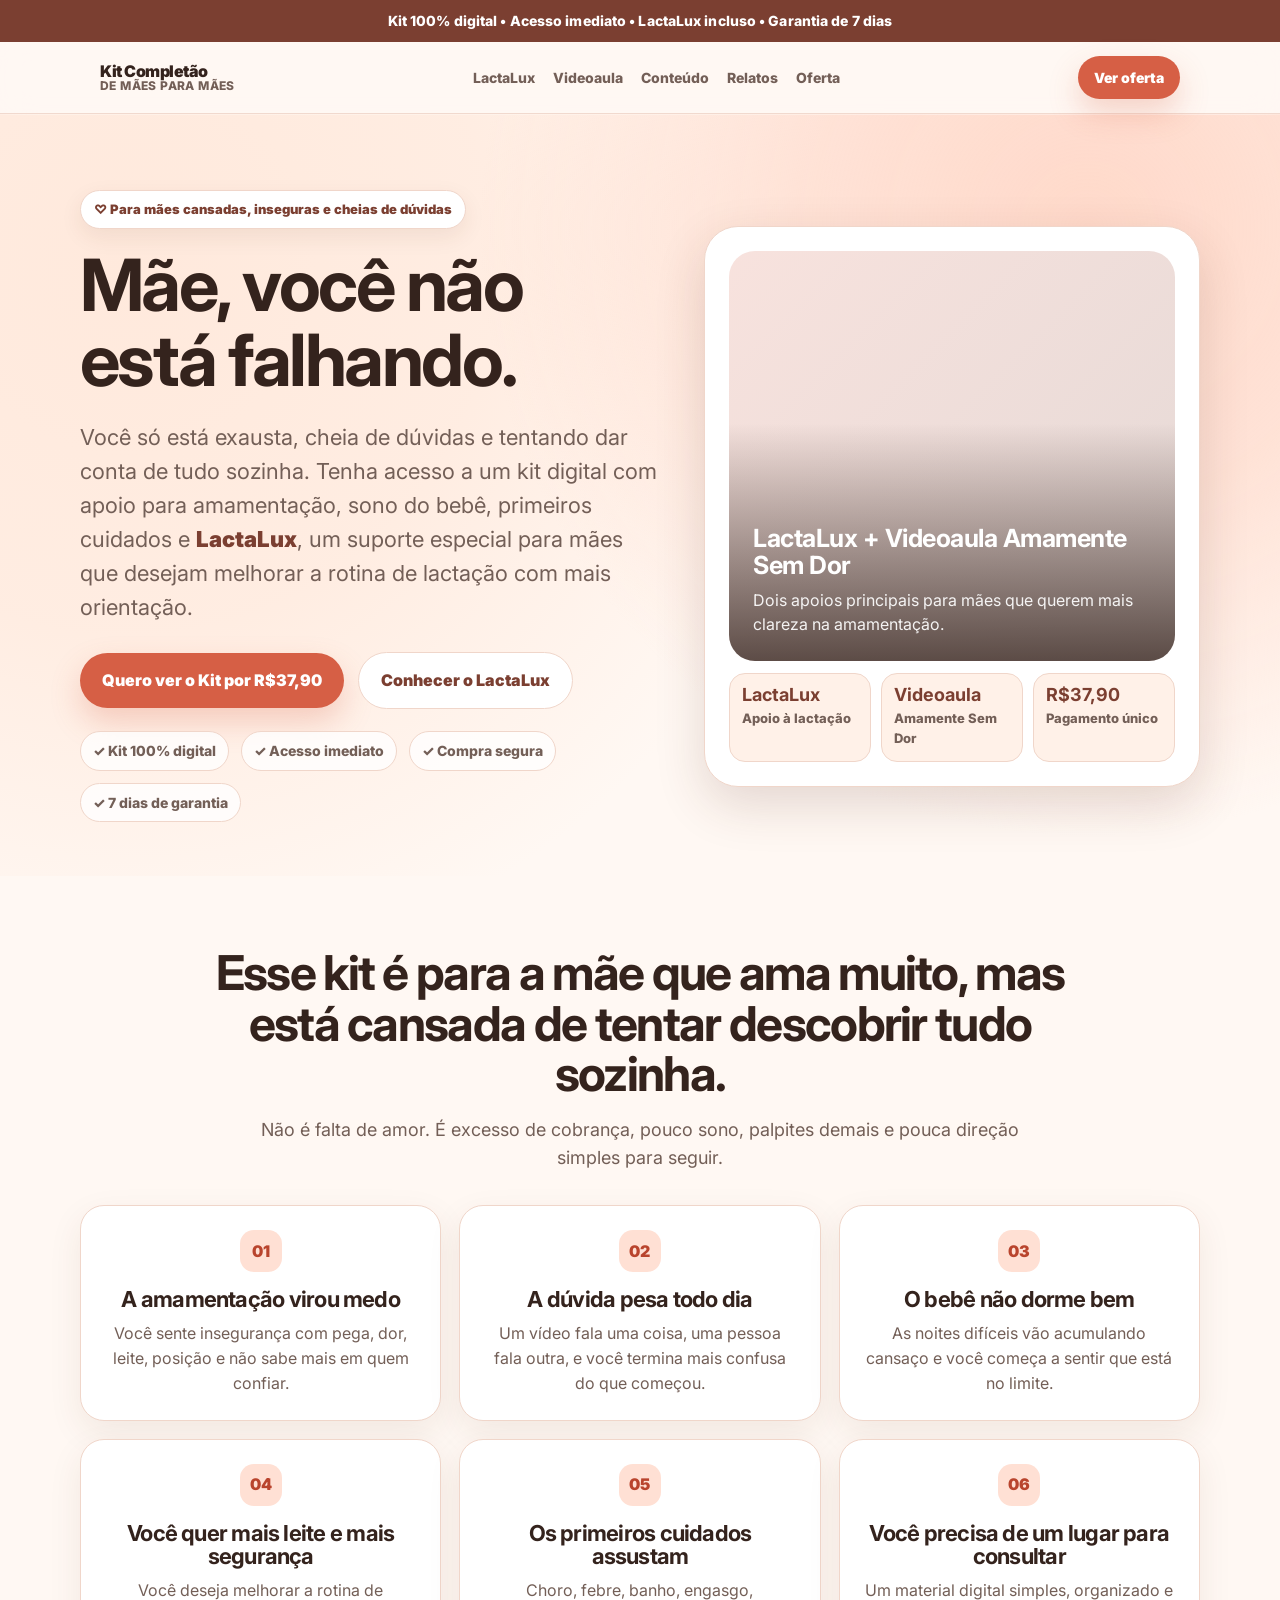
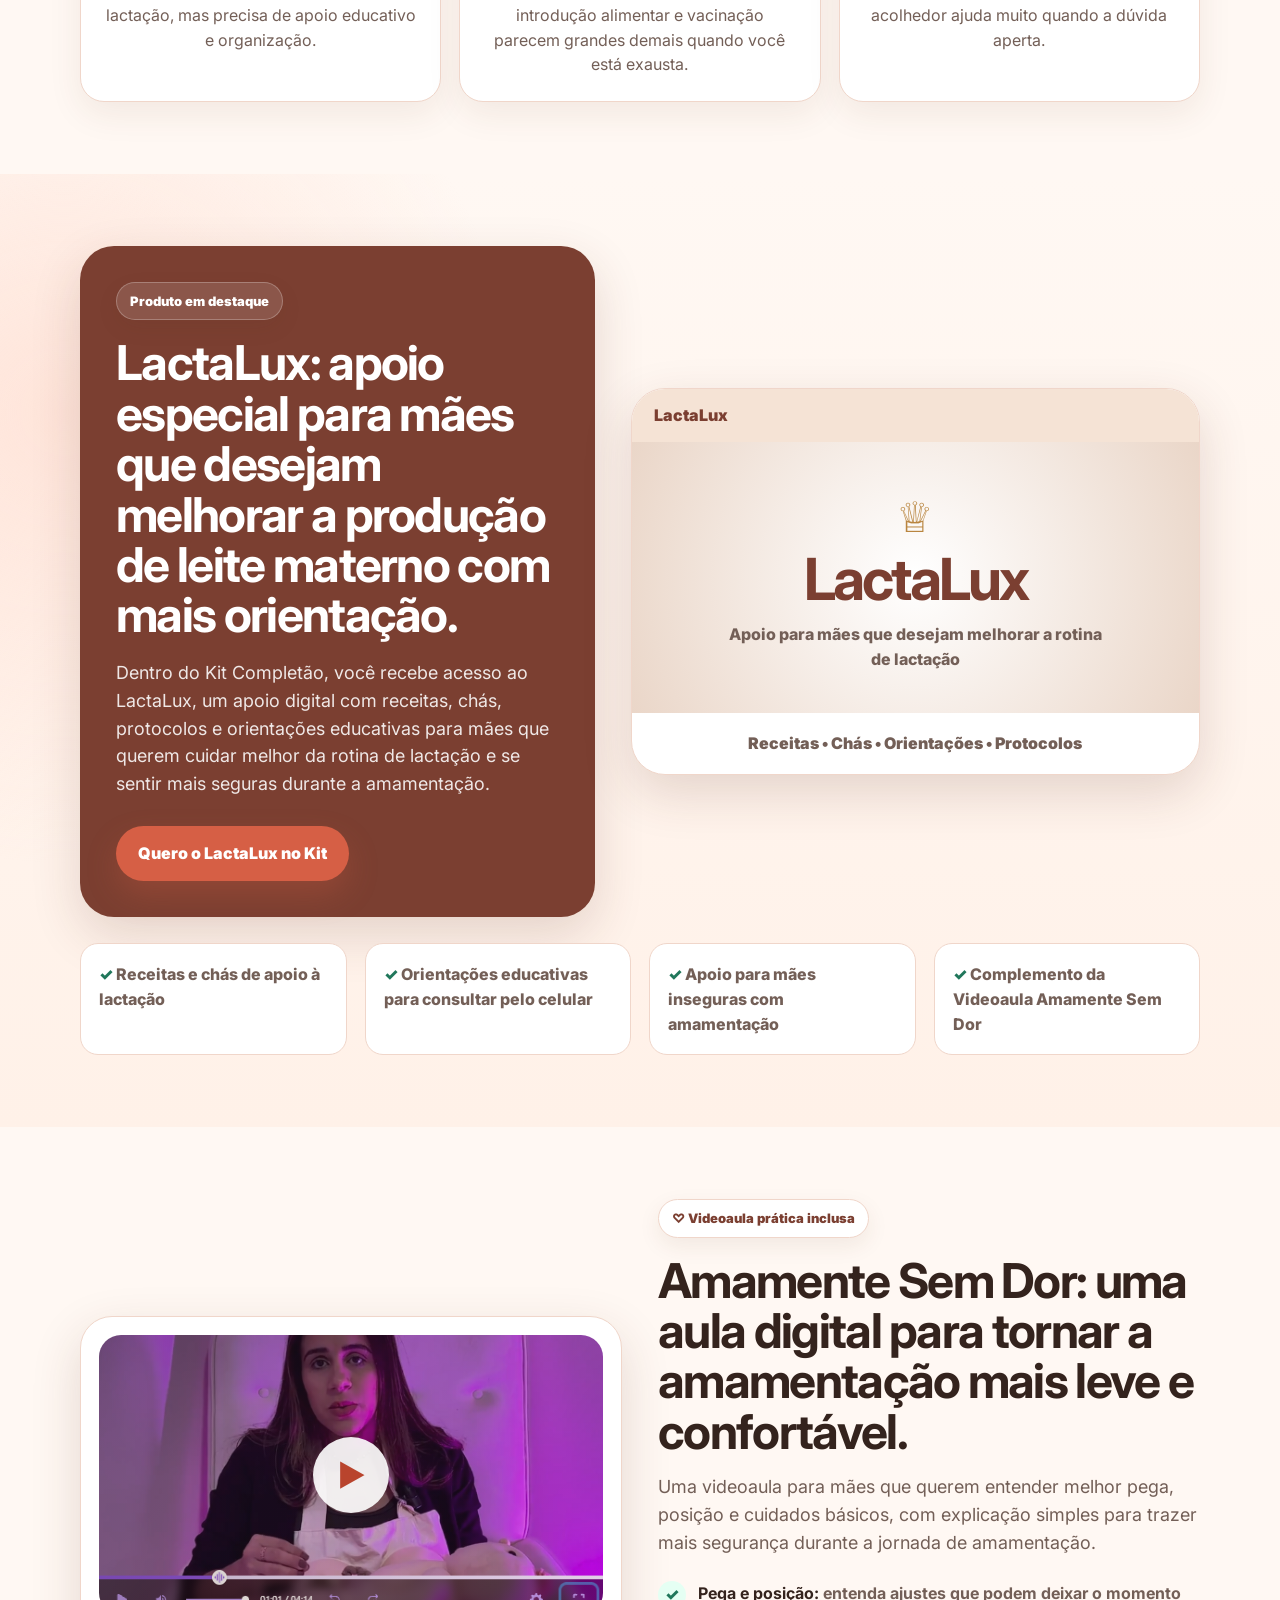
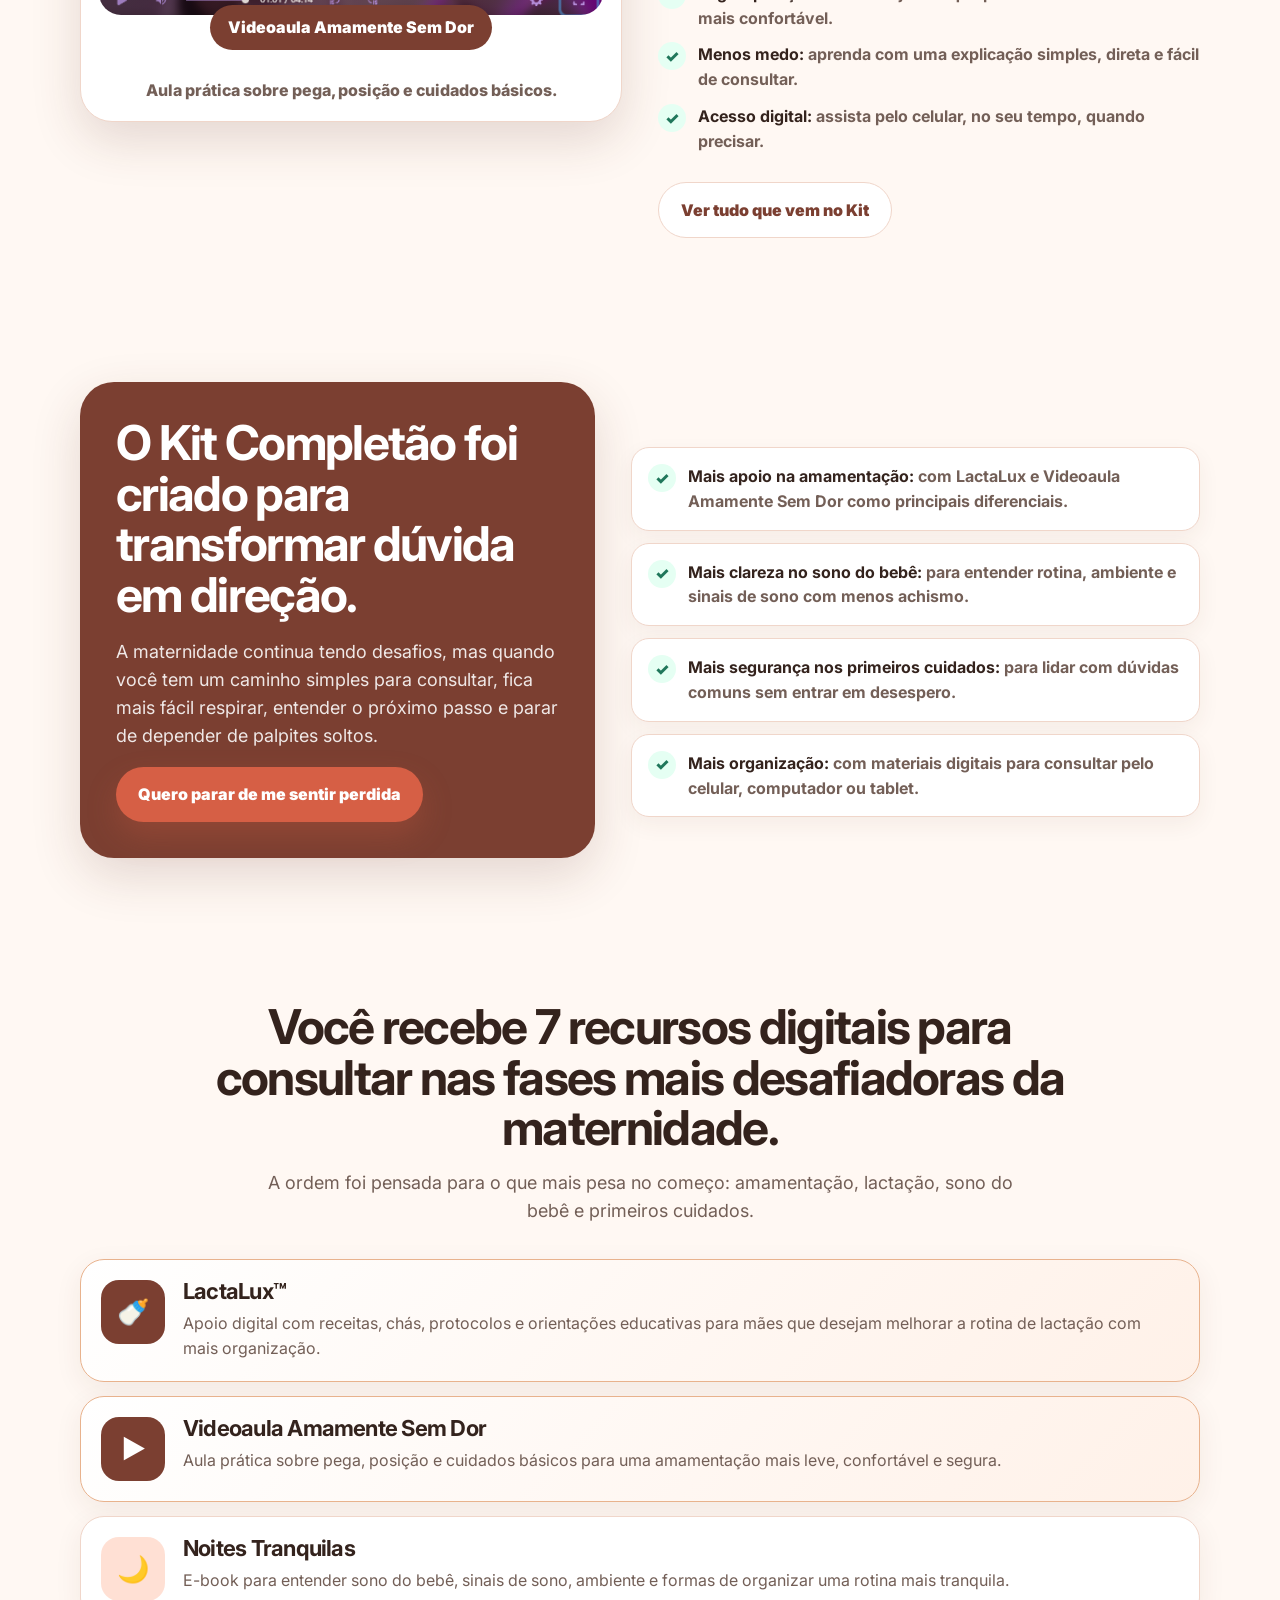
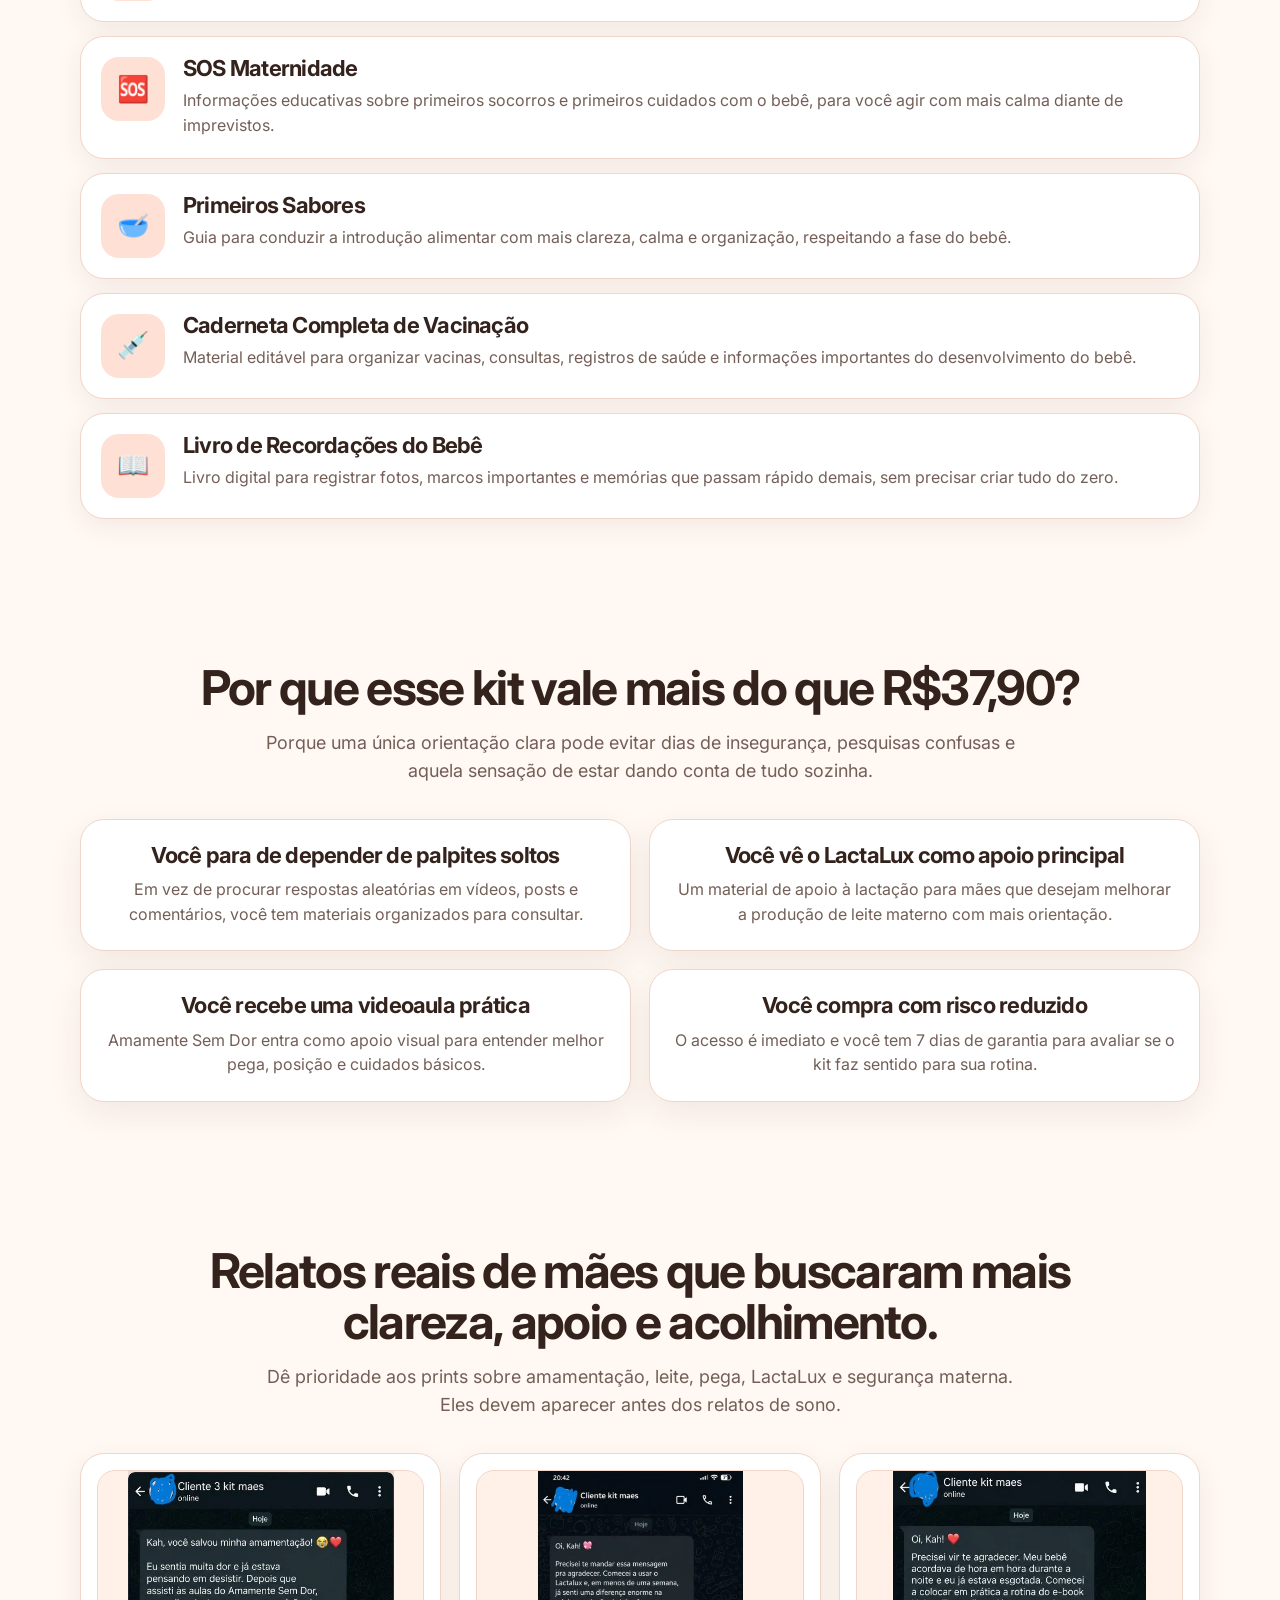
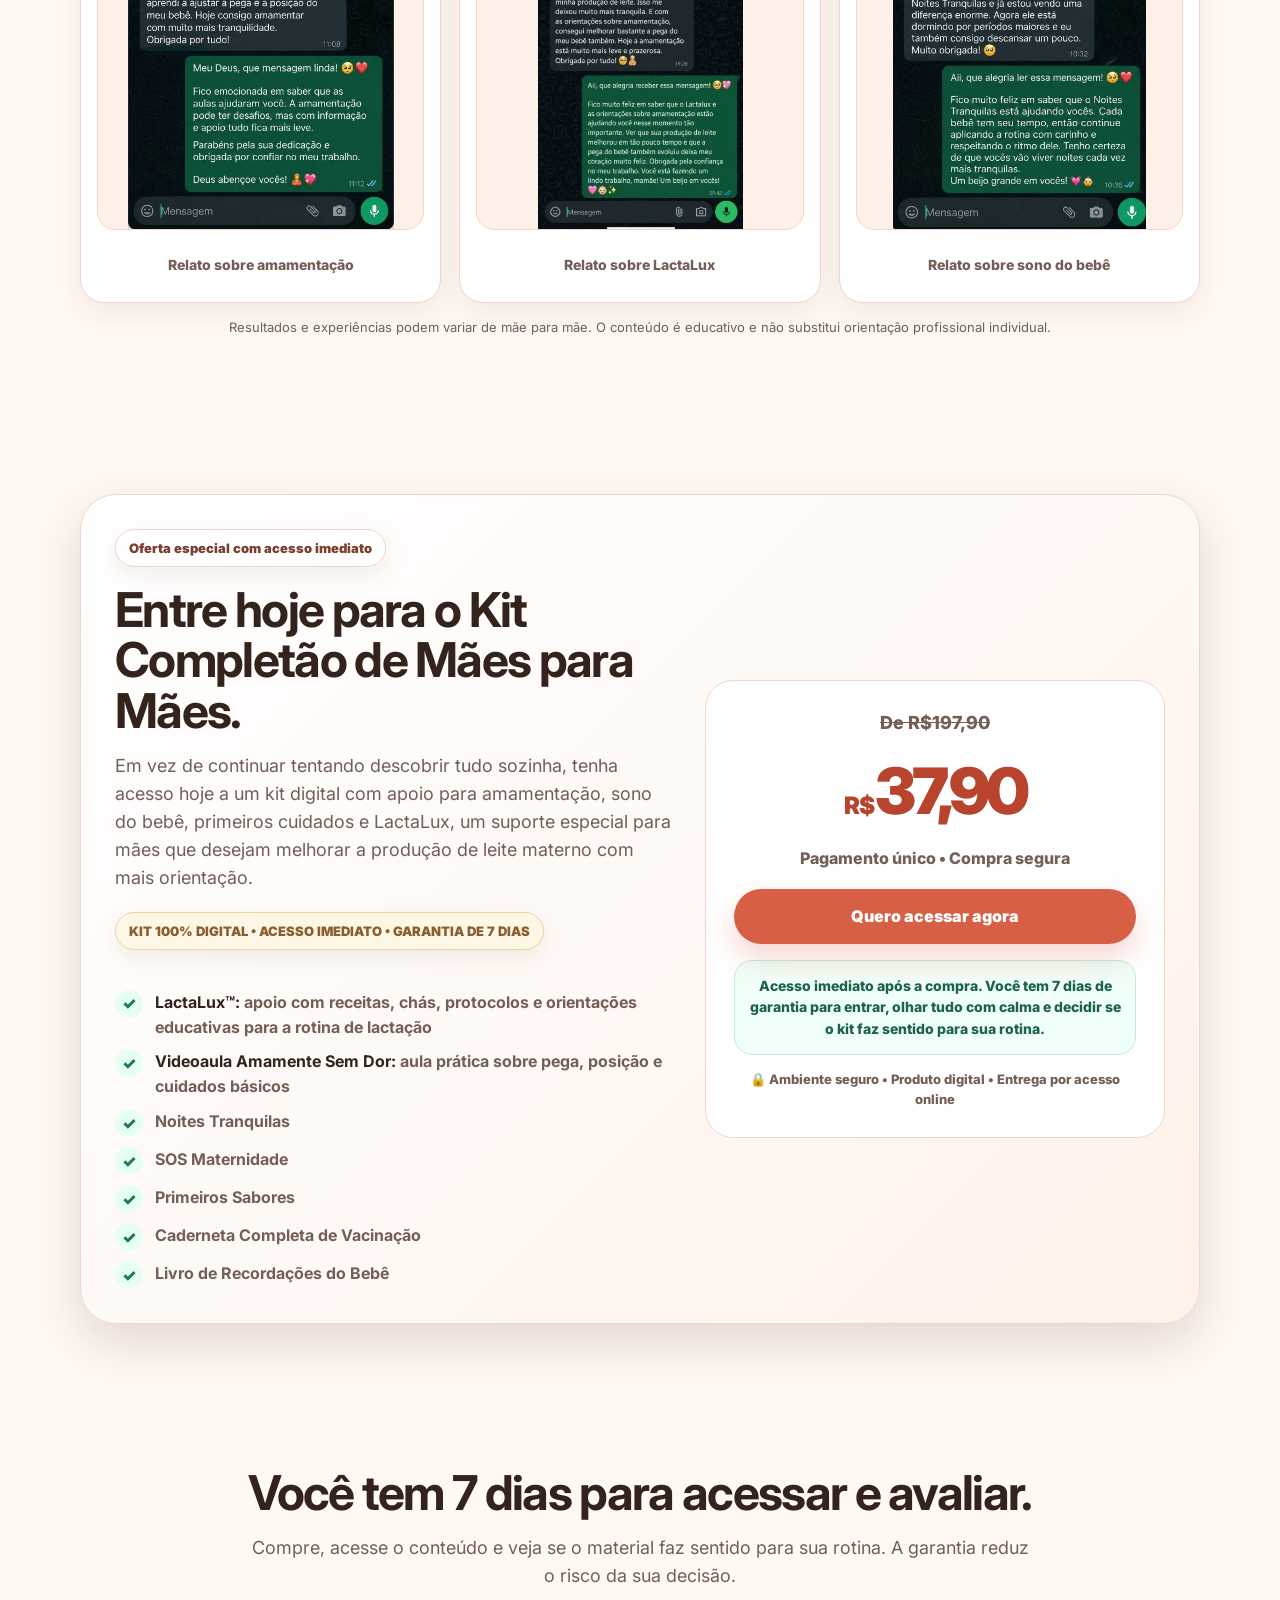
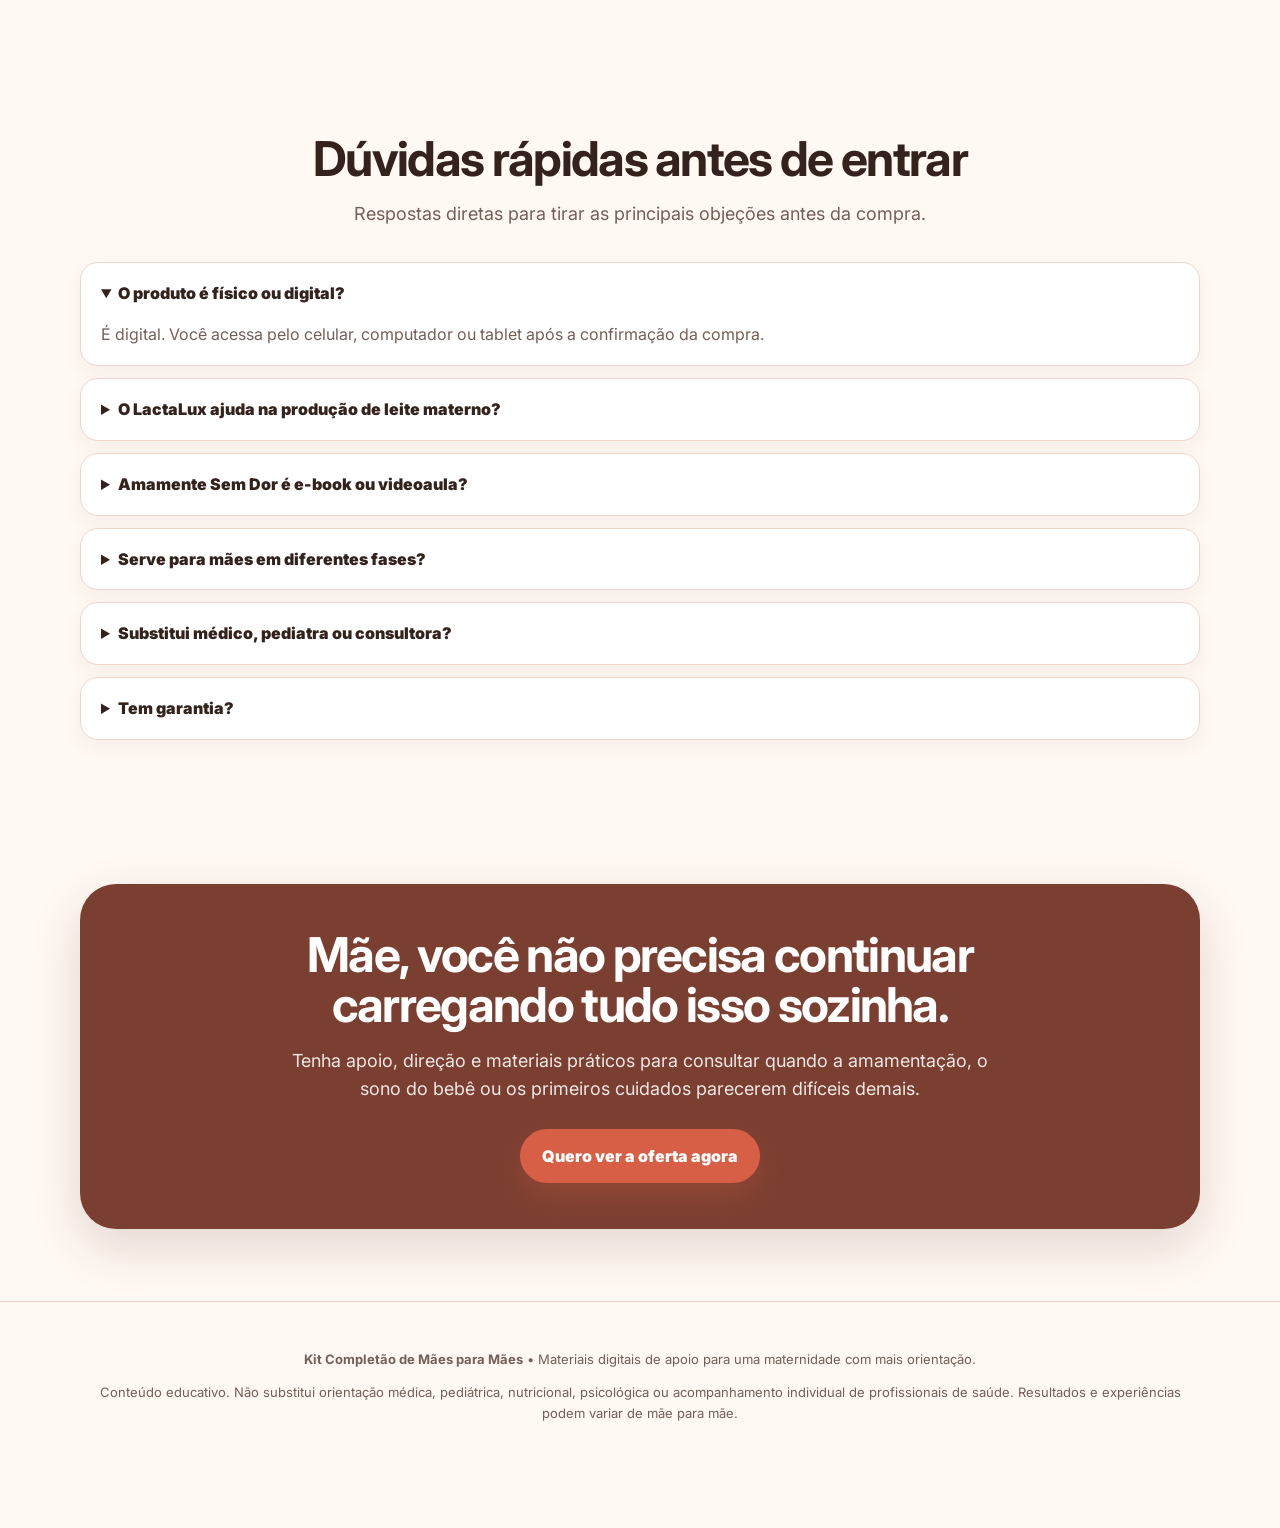
==== index.html @ d47a3927 "metadados add" ====
<!doctype html>
<html lang="pt-BR">
  <head>
    <meta charset="UTF-8" />
    <meta name="viewport" content="width=device-width, initial-scale=1.0" />

    <title>
      Kit Completão de Mães para Mães | LactaLux + Amamentação + Sono do Bebê
    </title>
    <meta
      name="description"
      content="Kit digital para mães que querem mais apoio na amamentação, sono do bebê, primeiros cuidados e rotina de lactação com LactaLux e Videoaula Amamente Sem Dor."
    />

    <script type="text/javascript">
      (function (c, l, a, r, i, t, y) {
        c[a] =
          c[a] ||
          function () {
            (c[a].q = c[a].q || []).push(arguments);
          };
        t = l.createElement(r);
        t.async = 1;
        t.src = "https://www.clarity.ms/tag/" + i;
        y = l.getElementsByTagName(r)[0];
        y.parentNode.insertBefore(t, y);
      })(window, document, "clarity", "script", "xdoq04byui");
    </script>

    <!-- Meta Pixel Code -->
    <script>
      !(function (f, b, e, v, n, t, s) {
        if (f.fbq) return;
        n = f.fbq = function () {
          n.callMethod
            ? n.callMethod.apply(n, arguments)
            : n.queue.push(arguments);
        };
        if (!f._fbq) f._fbq = n;
        n.push = n;
        n.loaded = !0;
        n.version = "2.0";
        n.queue = [];
        t = b.createElement(e);
        t.async = !0;
        t.src = v;
        s = b.getElementsByTagName(e)[0];
        s.parentNode.insertBefore(t, s);
      })(
        window,
        document,
        "script",
        "https://connect.facebook.net/en_US/fbevents.js",
      );
      fbq("init", "2057521668143676");
      fbq("track", "PageView");

      fbq("track", "ViewContent", {
        content_name: "Kit Completão de Mães para Mães",
        content_type: "product",
        value: 37.9,
        currency: "BRL",
      });
    </script>
    <noscript
      ><img
        height="1"
        width="1"
        style="display: none"
        src="https://www.facebook.com/tr?id=2057521668143676&ev=PageView&noscript=1"
    /></noscript>
    <!-- End Meta Pixel Code -->

    <link rel="stylesheet" href="styles.css" />
  </head>

  <body>
    <div class="topbar">
      Kit 100% digital • Acesso imediato • LactaLux incluso • Garantia de 7 dias
    </div>

    <nav class="nav" aria-label="Menu principal">
      <div class="nav-inner">
        <a
          href="#topo"
          class="logo"
          aria-label="Kit Completão de Mães para Mães"
        >
          <span>Kit Completão</span>
          <small>de Mães para Mães</small>
        </a>

        <div class="nav-links">
          <a href="#lactalux">LactaLux</a>
          <a href="#videoaula">Videoaula</a>
          <a href="#conteudo">Conteúdo</a>
          <a href="#depoimentos">Relatos</a>
          <a href="#oferta">Oferta</a>
        </div>

        <a class="btn small" href="#oferta">Ver oferta</a>
      </div>
    </nav>

    <main id="topo">
      <section class="hero">
        <div class="hero-grid">
          <div class="hero-copy">
            <div class="eyebrow">
              ♡ Para mães cansadas, inseguras e cheias de dúvidas
            </div>

            <h1>Mãe, você não está falhando.</h1>

            <p class="lead">
              Você só está exausta, cheia de dúvidas e tentando dar conta de
              tudo sozinha. Tenha acesso a um kit digital com apoio para
              amamentação, sono do bebê, primeiros cuidados e
              <strong>LactaLux</strong>, um suporte especial para mães que
              desejam melhorar a rotina de lactação com mais orientação.
            </p>

            <div class="hero-actions">
              <a class="btn" href="#oferta">Quero ver o Kit por R$37,90</a>
              <a class="btn secondary" href="#lactalux">Conhecer o LactaLux</a>
            </div>

            <div class="trust-row" aria-label="Benefícios de compra">
              <span>✓ Kit 100% digital</span>
              <span>✓ Acesso imediato</span>
              <span>✓ Compra segura</span>
              <span>✓ 7 dias de garantia</span>
            </div>
          </div>

          <div class="hero-card" aria-label="Destaque do Kit Completão">
            <div class="hero-visual">
              <div class="hero-visual-overlay">
                <strong>LactaLux + Videoaula Amamente Sem Dor</strong>
                <span
                  >Dois apoios principais para mães que querem mais clareza na
                  amamentação.</span
                >
              </div>
            </div>

            <div class="mini-proof">
              <div><strong>LactaLux</strong><span>Apoio à lactação</span></div>
              <div><strong>Videoaula</strong><span>Amamente Sem Dor</span></div>
              <div><strong>R$37,90</strong><span>Pagamento único</span></div>
            </div>
          </div>
        </div>
      </section>

      <section class="section pain-section" id="para-quem">
        <div class="container center">
          <h2>
            Esse kit é para a mãe que ama muito, mas está cansada de tentar
            descobrir tudo sozinha.
          </h2>
          <p class="sub">
            Não é falta de amor. É excesso de cobrança, pouco sono, palpites
            demais e pouca direção simples para seguir.
          </p>

          <div class="grid cols-3 cards">
            <article class="card">
              <div class="num">01</div>
              <h3>A amamentação virou medo</h3>
              <p>
                Você sente insegurança com pega, dor, leite, posição e não sabe
                mais em quem confiar.
              </p>
            </article>

            <article class="card">
              <div class="num">02</div>
              <h3>A dúvida pesa todo dia</h3>
              <p>
                Um vídeo fala uma coisa, uma pessoa fala outra, e você termina
                mais confusa do que começou.
              </p>
            </article>

            <article class="card">
              <div class="num">03</div>
              <h3>O bebê não dorme bem</h3>
              <p>
                As noites difíceis vão acumulando cansaço e você começa a sentir
                que está no limite.
              </p>
            </article>

            <article class="card">
              <div class="num">04</div>
              <h3>Você quer mais leite e mais segurança</h3>
              <p>
                Você deseja melhorar a rotina de lactação, mas precisa de apoio
                educativo e organização.
              </p>
            </article>

            <article class="card">
              <div class="num">05</div>
              <h3>Os primeiros cuidados assustam</h3>
              <p>
                Choro, febre, banho, engasgo, introdução alimentar e vacinação
                parecem grandes demais quando você está exausta.
              </p>
            </article>

            <article class="card">
              <div class="num">06</div>
              <h3>Você precisa de um lugar para consultar</h3>
              <p>
                Um material digital simples, organizado e acolhedor ajuda muito
                quando a dúvida aperta.
              </p>
            </article>
          </div>
        </div>
      </section>

      <section class="section lactalux-section" id="lactalux">
        <div class="container split">
          <div class="product-panel lactalux-panel">
            <div class="product-tag">Produto em destaque</div>
            <h2>
              LactaLux: apoio especial para mães que desejam melhorar a produção
              de leite materno com mais orientação.
            </h2>
            <p>
              Dentro do Kit Completão, você recebe acesso ao LactaLux, um apoio
              digital com receitas, chás, protocolos e orientações educativas
              para mães que querem cuidar melhor da rotina de lactação e se
              sentir mais seguras durante a amamentação.
            </p>

            <div class="hero-actions">
              <a class="btn" href="#oferta">Quero o LactaLux no Kit</a>
            </div>
          </div>

          <div class="mockup-card lactalux-mockup">
            <div class="mockup-top">LactaLux</div>
            <div class="mockup-body">
              <span class="crown">♕</span>
              <h3>LactaLux</h3>
              <p>Apoio para mães que desejam melhorar a rotina de lactação</p>
            </div>
            <div class="mockup-bottom">
              Receitas • Chás • Orientações • Protocolos
            </div>
          </div>
        </div>

        <div class="container">
          <div class="grid cols-4 benefit-grid">
            <div class="benefit">
              <span>✓</span> Receitas e chás de apoio à lactação
            </div>
            <div class="benefit">
              <span>✓</span> Orientações educativas para consultar pelo celular
            </div>
            <div class="benefit">
              <span>✓</span> Apoio para mães inseguras com amamentação
            </div>
            <div class="benefit">
              <span>✓</span> Complemento da Videoaula Amamente Sem Dor
            </div>
          </div>
        </div>
      </section>

      <section class="section video-section" id="videoaula">
        <div class="container split reverse">
          <div class="video-mockup">
            <div class="video-screen">
              <div class="play">▶</div>
            </div>
            <div class="video-title">Videoaula Amamente Sem Dor</div>
            <p>Aula prática sobre pega, posição e cuidados básicos.</p>
          </div>

          <div>
            <div class="eyebrow">♡ Videoaula prática inclusa</div>
            <h2>
              Amamente Sem Dor: uma aula digital para tornar a amamentação mais
              leve e confortável.
            </h2>
            <p class="sub">
              Uma videoaula para mães que querem entender melhor pega, posição e
              cuidados básicos, com explicação simples para trazer mais
              segurança durante a jornada de amamentação.
            </p>

            <div class="checklist">
              <div class="check">
                <span class="icon">✓</span
                ><span
                  ><b>Pega e posição:</b> entenda ajustes que podem deixar o
                  momento mais confortável.</span
                >
              </div>
              <div class="check">
                <span class="icon">✓</span
                ><span
                  ><b>Menos medo:</b> aprenda com uma explicação simples, direta
                  e fácil de consultar.</span
                >
              </div>
              <div class="check">
                <span class="icon">✓</span
                ><span
                  ><b>Acesso digital:</b> assista pelo celular, no seu tempo,
                  quando precisar.</span
                >
              </div>
            </div>

            <div class="hero-actions">
              <a class="btn secondary" href="#oferta"
                >Ver tudo que vem no Kit</a
              >
            </div>
          </div>
        </div>
      </section>

      <section class="section transform-section">
        <div class="container split">
          <div class="highlight-box">
            <h2>
              O Kit Completão foi criado para transformar dúvida em direção.
            </h2>
            <p>
              A maternidade continua tendo desafios, mas quando você tem um
              caminho simples para consultar, fica mais fácil respirar, entender
              o próximo passo e parar de depender de palpites soltos.
            </p>
            <a class="btn" href="#oferta">Quero parar de me sentir perdida</a>
          </div>

          <div class="checklist big">
            <div class="check">
              <span class="icon">✓</span
              ><span
                ><b>Mais apoio na amamentação:</b> com LactaLux e Videoaula
                Amamente Sem Dor como principais diferenciais.</span
              >
            </div>
            <div class="check">
              <span class="icon">✓</span
              ><span
                ><b>Mais clareza no sono do bebê:</b> para entender rotina,
                ambiente e sinais de sono com menos achismo.</span
              >
            </div>
            <div class="check">
              <span class="icon">✓</span
              ><span
                ><b>Mais segurança nos primeiros cuidados:</b> para lidar com
                dúvidas comuns sem entrar em desespero.</span
              >
            </div>
            <div class="check">
              <span class="icon">✓</span
              ><span
                ><b>Mais organização:</b> com materiais digitais para consultar
                pelo celular, computador ou tablet.</span
              >
            </div>
          </div>
        </div>
      </section>

      <section class="section" id="conteudo">
        <div class="container">
          <div class="center">
            <h2>
              Você recebe 7 recursos digitais para consultar nas fases mais
              desafiadoras da maternidade.
            </h2>
            <p class="sub">
              A ordem foi pensada para o que mais pesa no começo: amamentação,
              lactação, sono do bebê e primeiros cuidados.
            </p>
          </div>

          <div class="stack">
            <article class="stack-item featured">
              <div class="stack-icon">🍼</div>
              <div>
                <h3>LactaLux™</h3>
                <p>
                  Apoio digital com receitas, chás, protocolos e orientações
                  educativas para mães que desejam melhorar a rotina de lactação
                  com mais organização.
                </p>
              </div>
            </article>

            <article class="stack-item featured">
              <div class="stack-icon">▶</div>
              <div>
                <h3>Videoaula Amamente Sem Dor</h3>
                <p>
                  Aula prática sobre pega, posição e cuidados básicos para uma
                  amamentação mais leve, confortável e segura.
                </p>
              </div>
            </article>

            <article class="stack-item">
              <div class="stack-icon">🌙</div>
              <div>
                <h3>Noites Tranquilas</h3>
                <p>
                  E-book para entender sono do bebê, sinais de sono, ambiente e
                  formas de organizar uma rotina mais tranquila.
                </p>
              </div>
            </article>

            <article class="stack-item">
              <div class="stack-icon">🆘</div>
              <div>
                <h3>SOS Maternidade</h3>
                <p>
                  Informações educativas sobre primeiros socorros e primeiros
                  cuidados com o bebê, para você agir com mais calma diante de
                  imprevistos.
                </p>
              </div>
            </article>

            <article class="stack-item">
              <div class="stack-icon">🥣</div>
              <div>
                <h3>Primeiros Sabores</h3>
                <p>
                  Guia para conduzir a introdução alimentar com mais clareza,
                  calma e organização, respeitando a fase do bebê.
                </p>
              </div>
            </article>

            <article class="stack-item">
              <div class="stack-icon">💉</div>
              <div>
                <h3>Caderneta Completa de Vacinação</h3>
                <p>
                  Material editável para organizar vacinas, consultas, registros
                  de saúde e informações importantes do desenvolvimento do bebê.
                </p>
              </div>
            </article>

            <article class="stack-item">
              <div class="stack-icon">📖</div>
              <div>
                <h3>Livro de Recordações do Bebê</h3>
                <p>
                  Livro digital para registrar fotos, marcos importantes e
                  memórias que passam rápido demais, sem precisar criar tudo do
                  zero.
                </p>
              </div>
            </article>
          </div>
        </div>
      </section>

      <section class="section value-section">
        <div class="container center">
          <h2>Por que esse kit vale mais do que R$37,90?</h2>
          <p class="sub">
            Porque uma única orientação clara pode evitar dias de insegurança,
            pesquisas confusas e aquela sensação de estar dando conta de tudo
            sozinha.
          </p>

          <div class="grid cols-2 cards">
            <article class="card">
              <h3>Você para de depender de palpites soltos</h3>
              <p>
                Em vez de procurar respostas aleatórias em vídeos, posts e
                comentários, você tem materiais organizados para consultar.
              </p>
            </article>

            <article class="card">
              <h3>Você vê o LactaLux como apoio principal</h3>
              <p>
                Um material de apoio à lactação para mães que desejam melhorar a
                produção de leite materno com mais orientação.
              </p>
            </article>

            <article class="card">
              <h3>Você recebe uma videoaula prática</h3>
              <p>
                Amamente Sem Dor entra como apoio visual para entender melhor
                pega, posição e cuidados básicos.
              </p>
            </article>

            <article class="card">
              <h3>Você compra com risco reduzido</h3>
              <p>
                O acesso é imediato e você tem 7 dias de garantia para avaliar
                se o kit faz sentido para sua rotina.
              </p>
            </article>
          </div>
        </div>
      </section>

      <section class="section" id="depoimentos">
        <div class="container center">
          <h2>
            Relatos reais de mães que buscaram mais clareza, apoio e
            acolhimento.
          </h2>
          <p class="sub">
            Dê prioridade aos prints sobre amamentação, leite, pega, LactaLux e
            segurança materna. Eles devem aparecer antes dos relatos de sono.
          </p>

          <div class="quote-grid">
            <article class="quote">
              <p>
                <img
                  src="assets/depoimentos/depoimento-amamente-sem-dor.webp"
                  alt="Relato real sobre amamentação"
                />
              </p>
              <span>Relato sobre amamentação</span>
            </article>

            <article class="quote">
              <p>
                <img
                  src="assets/depoimentos/depoimento-lactalux.webp"
                  alt="Relato real sobre LactaLux"
                />
              </p>
              <span>Relato sobre LactaLux</span>
            </article>

            <article class="quote">
              <p>
                <img
                  src="assets/depoimentos/depoimento-noites-tranquilas.webp"
                  alt="Relato real sobre sono do bebê"
                />
              </p>
              <span>Relato sobre sono do bebê</span>
            </article>
          </div>

          <p class="note">
            Resultados e experiências podem variar de mãe para mãe. O conteúdo é
            educativo e não substitui orientação profissional individual.
          </p>
        </div>
      </section>

      <section class="section" id="oferta">
        <div class="container">
          <div class="offer">
            <div>
              <div class="eyebrow">Oferta especial com acesso imediato</div>
              <h2>Entre hoje para o Kit Completão de Mães para Mães.</h2>

              <p class="sub">
                Em vez de continuar tentando descobrir tudo sozinha, tenha
                acesso hoje a um kit digital com apoio para amamentação, sono do
                bebê, primeiros cuidados e LactaLux, um suporte especial para
                mães que desejam melhorar a produção de leite materno com mais
                orientação.
              </p>

              <div class="digital-seal">
                KIT 100% DIGITAL • ACESSO IMEDIATO • GARANTIA DE 7 DIAS
              </div>

              <div class="offer-list">
                <div class="check">
                  <span class="icon">✓</span
                  ><span
                    ><b>LactaLux™:</b> apoio com receitas, chás, protocolos e
                    orientações educativas para a rotina de lactação</span
                  >
                </div>
                <div class="check">
                  <span class="icon">✓</span
                  ><span
                    ><b>Videoaula Amamente Sem Dor:</b> aula prática sobre pega,
                    posição e cuidados básicos</span
                  >
                </div>
                <div class="check">
                  <span class="icon">✓</span><span>Noites Tranquilas</span>
                </div>
                <div class="check">
                  <span class="icon">✓</span><span>SOS Maternidade</span>
                </div>
                <div class="check">
                  <span class="icon">✓</span><span>Primeiros Sabores</span>
                </div>
                <div class="check">
                  <span class="icon">✓</span
                  ><span>Caderneta Completa de Vacinação</span>
                </div>
                <div class="check">
                  <span class="icon">✓</span
                  ><span>Livro de Recordações do Bebê</span>
                </div>
              </div>
            </div>

            <div class="price-card">
              <div class="old-price">De R$197,90</div>
              <div class="price"><small>R$</small>37,90</div>
              <div class="payment">Pagamento único • Compra segura</div>

              <a
                class="btn checkout-btn"
                href="https://pay.cakto.com.br/32bojsi_911065"
                target="_blank"
                rel="noopener"
                data-checkout="true"
              >
                Quero acessar agora
              </a>

              <div class="guarantee">
                Acesso imediato após a compra. Você tem 7 dias de garantia para
                entrar, olhar tudo com calma e decidir se o kit faz sentido para
                sua rotina.
              </div>

              <div class="secure-line">
                🔒 Ambiente seguro • Produto digital • Entrega por acesso online
              </div>
            </div>
          </div>
        </div>
      </section>

      <section class="section guarantee-section">
        <div class="container center">
          <h2>Você tem 7 dias para acessar e avaliar.</h2>
          <p class="sub">
            Compre, acesse o conteúdo e veja se o material faz sentido para sua
            rotina. A garantia reduz o risco da sua decisão.
          </p>
        </div>
      </section>

      <section class="section" id="faq">
        <div class="container">
          <div class="center">
            <h2>Dúvidas rápidas antes de entrar</h2>
            <p class="sub">
              Respostas diretas para tirar as principais objeções antes da
              compra.
            </p>
          </div>

          <div class="faq-list">
            <details open>
              <summary>O produto é físico ou digital?</summary>
              <p>
                É digital. Você acessa pelo celular, computador ou tablet após a
                confirmação da compra.
              </p>
            </details>

            <details>
              <summary>O LactaLux ajuda na produção de leite materno?</summary>
              <p>
                O LactaLux reúne conteúdos educativos, receitas, chás e
                orientações de apoio para mães que desejam melhorar sua rotina
                de lactação. Cada corpo responde de uma forma, por isso o
                material não promete o mesmo resultado para todas e não
                substitui acompanhamento profissional.
              </p>
            </details>

            <details>
              <summary>Amamente Sem Dor é e-book ou videoaula?</summary>
              <p>
                Amamente Sem Dor é uma videoaula prática com orientações sobre
                pega, posição e cuidados básicos para apoiar sua jornada de
                amamentação.
              </p>
            </details>

            <details>
              <summary>Serve para mães em diferentes fases?</summary>
              <p>
                Sim. O kit foi pensado para mães que estão lidando com
                amamentação, sono do bebê, primeiros cuidados, rotina,
                introdução alimentar e organização.
              </p>
            </details>

            <details>
              <summary>Substitui médico, pediatra ou consultora?</summary>
              <p>
                Não. O material é educativo e não substitui avaliação médica,
                pediátrica, nutricional, psicológica ou consultoria individual
                de amamentação.
              </p>
            </details>

            <details>
              <summary>Tem garantia?</summary>
              <p>
                Sim. Você tem 7 dias de garantia conforme as regras da
                plataforma de pagamento.
              </p>
            </details>
          </div>
        </div>
      </section>

      <section class="section final-section">
        <div class="container">
          <div class="final-cta">
            <h2>
              Mãe, você não precisa continuar carregando tudo isso sozinha.
            </h2>
            <p>
              Tenha apoio, direção e materiais práticos para consultar quando a
              amamentação, o sono do bebê ou os primeiros cuidados parecerem
              difíceis demais.
            </p>
            <a class="btn" href="#oferta">Quero ver a oferta agora</a>
          </div>
        </div>
      </section>
    </main>

    <div class="mobile-sticky">
      <a class="btn" href="#oferta">Ver oferta por R$37,90</a>
    </div>

    <footer class="footer">
      <div class="container">
        <p>
          <strong>Kit Completão de Mães para Mães</strong> • Materiais digitais
          de apoio para uma maternidade com mais orientação.
        </p>
        <p>
          Conteúdo educativo. Não substitui orientação médica, pediátrica,
          nutricional, psicológica ou acompanhamento individual de profissionais
          de saúde. Resultados e experiências podem variar de mãe para mãe.
        </p>
      </div>
    </footer>

    <script>
      (function () {
        const parametros = ["utm_source"];
        const urlParamsCapt = new URLSearchParams(window.location.search);
        const referrerSearch = document.referrer.includes("?")
          ? document.referrer.split("?")[1]
          : "";
        const urlParamsCaptReferrer = new URLSearchParams(referrerSearch);

        for (const [key] of urlParamsCapt) {
          if (!parametros.includes(key)) parametros.push(key);
        }

        const utms = {};
        parametros.forEach((el) => {
          if (el === "utm_source") {
            utms[el] =
              urlParamsCapt.get(el) ||
              urlParamsCaptReferrer.get(el) ||
              (document.referrer
                ? new URL(document.referrer).hostname
                : "direto");
          } else {
            utms[el] =
              urlParamsCapt.get(el) || urlParamsCaptReferrer.get(el) || "";
          }
        });

        let scks = Object.values(utms).filter((value) => value !== "");
        const currentSck = urlParamsCapt.get("sck");
        if (currentSck) {
          const currentSckValues = currentSck.split("|");
          scks = scks.filter((value) => !currentSckValues.includes(value));
        }

        document.querySelectorAll("a[data-checkout='true']").forEach((el) => {
          const elURL = new URL(el.href);
          const elSearchParams = new URLSearchParams(elURL.search);

          for (let key in utms) {
            if (utms[key] && !elSearchParams.has(key)) {
              elSearchParams.append(key, utms[key]);
            }
          }

          if (!elSearchParams.has("sck") && scks.length > 0) {
            elSearchParams.append("sck", scks.join("|"));
          }

          el.href =
            elURL.origin + elURL.pathname + "?" + elSearchParams.toString();
        });
      })();
    </script>
  </body>
</html>
---- styles.css ----
@import url('https://fonts.googleapis.com/css2?family=Inter:wght@400;500;700;800;900&display=swap');

:root {
  --bg: #fff8f3;
  --bg-2: #fff1e8;
  --text: #34231d;
  --muted: #735f57;
  --brand: #d65f45;
  --brand-dark: #b9442d;
  --brand-soft: #ffe0d4;
  --accent: #7b3f31;
  --gold: #b9853f;
  --gold-dark: #8a5f2f;
  --green: #20775b;
  --card: #ffffff;
  --line: #f0d6ca;
  --shadow: 0 18px 50px rgba(87, 45, 31, .16);
  --radius: 24px;
  --radius-sm: 16px;
  --max: 1120px;
}

* { box-sizing: border-box; }

html { scroll-behavior: smooth; }

body {
  margin: 0;
  font-family: Inter, Arial, Helvetica, sans-serif;
  background: var(--bg);
  color: var(--text);
  line-height: 1.55;
}

a {
  color: inherit;
  text-decoration: none;
}

img {
  max-width: 100%;
  display: block;
}

.topbar {
  background: var(--accent);
  color: #fff;
  text-align: center;
  padding: 10px 16px;
  font-size: 14px;
  font-weight: 800;
  letter-spacing: .1px;
}

.nav {
  position: sticky;
  top: 0;
  z-index: 20;
  backdrop-filter: blur(16px);
  background: rgba(255, 248, 243, .88);
  border-bottom: 1px solid rgba(240, 214, 202, .9);
}

.nav-inner {
  max-width: var(--max);
  margin: 0 auto;
  padding: 14px 20px;
  display: flex;
  justify-content: space-between;
  align-items: center;
  gap: 18px;
}

.logo {
  display: flex;
  flex-direction: column;
  font-weight: 900;
  letter-spacing: -.5px;
  line-height: 1.05;
}

.logo small {
  font-weight: 800;
  color: var(--muted);
  font-size: 12px;
  letter-spacing: .4px;
  text-transform: uppercase;
}

.nav-links {
  display: flex;
  gap: 18px;
  align-items: center;
  color: var(--muted);
  font-size: 14px;
  font-weight: 800;
}

.nav-links a:hover { color: var(--brand-dark); }

.btn {
  display: inline-flex;
  align-items: center;
  justify-content: center;
  gap: 8px;
  border: 0;
  border-radius: 999px;
  background: var(--brand);
  color: #fff;
  padding: 15px 22px;
  font-weight: 900;
  font-size: 16px;
  box-shadow: 0 14px 30px rgba(214, 95, 69, .25);
  cursor: pointer;
  transition: transform .2s ease, background .2s ease, box-shadow .2s ease;
  text-align: center;
  min-height: 52px;
}

.btn:hover {
  background: var(--brand-dark);
  transform: translateY(-2px);
  box-shadow: 0 18px 40px rgba(214, 95, 69, .32);
}

.btn.secondary {
  background: #fff;
  color: var(--accent);
  border: 1px solid var(--line);
  box-shadow: none;
}

.btn.secondary:hover { background: var(--brand-soft); }

.btn.small {
  padding: 11px 16px;
  min-height: 42px;
  font-size: 14px;
}

.section { padding: 72px 20px; }

.container {
  max-width: var(--max);
  margin: 0 auto;
}

.hero {
  position: relative;
  overflow: hidden;
  background:
    radial-gradient(circle at 85% 15%, #ffd9ca 0, rgba(255, 217, 202, .7) 22%, rgba(255, 248, 243, 0) 48%),
    radial-gradient(circle at 10% 20%, #ffe9dc 0, rgba(255, 233, 220, .75) 28%, rgba(255, 248, 243, 0) 55%);
  padding: 76px 20px 54px;
}

.hero-grid {
  max-width: var(--max);
  margin: 0 auto;
  display: grid;
  grid-template-columns: 1.08fr .92fr;
  gap: 42px;
  align-items: center;
}

.eyebrow, .product-tag, .digital-seal {
  display: inline-flex;
  align-items: center;
  gap: 8px;
  background: #fff;
  border: 1px solid var(--line);
  color: var(--accent);
  border-radius: 999px;
  padding: 8px 13px;
  font-weight: 900;
  font-size: 13px;
  box-shadow: 0 8px 22px rgba(87, 45, 31, .08);
  margin-bottom: 18px;
}

.digital-seal {
  margin-top: 20px;
  background: #fff7e6;
  color: var(--gold-dark);
  border-color: #efd3a0;
}

h1, h2, h3 {
  margin: 0;
  letter-spacing: -.035em;
  line-height: 1.05;
}

h1 {
  font-size: clamp(42px, 6vw, 72px);
  max-width: 760px;
}

h2 {
  font-size: clamp(30px, 4vw, 48px);
  max-width: 880px;
}

h3 { font-size: 22px; }

.lead {
  color: var(--muted);
  font-size: clamp(18px, 2vw, 22px);
  margin: 22px 0 0;
  max-width: 760px;
}

.lead strong {
  color: var(--accent);
  font-weight: 900;
}

.hero-actions {
  display: flex;
  flex-wrap: wrap;
  gap: 14px;
  margin-top: 28px;
  align-items: center;
}

.trust-row {
  display: flex;
  flex-wrap: wrap;
  gap: 12px;
  margin-top: 22px;
  color: var(--muted);
  font-size: 14px;
  font-weight: 800;
}

.trust-row span {
  background: rgba(255,255,255,.8);
  border: 1px solid var(--line);
  border-radius: 999px;
  padding: 8px 12px;
}

.hero-card {
  background: #fff;
  border: 1px solid var(--line);
  border-radius: 34px;
  box-shadow: var(--shadow);
  padding: 24px;
  position: relative;
}

.hero-visual {
  border-radius: 26px;
  min-height: 410px;
  background:
    linear-gradient(135deg, rgba(214, 95, 69, .18), rgba(123, 63, 49, .2)),
    url('https://images.unsplash.com/photo-1546015720-b8b30df5aa27?auto=format&fit=crop&w=1000&q=80') center/cover;
  display: flex;
  align-items: flex-end;
  overflow: hidden;
  position: relative;
}

.hero-visual::after {
  content: "";
  position: absolute;
  inset: 0;
  background: linear-gradient(to top, rgba(52, 35, 29, .78), rgba(52, 35, 29, 0) 58%);
}

.hero-visual-overlay {
  position: relative;
  z-index: 1;
  color: #fff;
  padding: 24px;
}

.hero-visual-overlay strong {
  display: block;
  font-size: 25px;
  line-height: 1.1;
  letter-spacing: -.02em;
}

.hero-visual-overlay span {
  display: block;
  margin-top: 8px;
  opacity: .92;
}

.mini-proof {
  display: grid;
  grid-template-columns: repeat(3, 1fr);
  gap: 10px;
  margin-top: 12px;
}

.mini-proof div {
  background: var(--bg-2);
  border: 1px solid var(--line);
  border-radius: 16px;
  padding: 12px;
  font-size: 13px;
  color: var(--muted);
  font-weight: 800;
}

.mini-proof strong {
  display: block;
  color: var(--accent);
  font-size: 18px;
  line-height: 1;
  margin-bottom: 4px;
}

.center { text-align: center; }

.center h2, .center .sub {
  margin-left: auto;
  margin-right: auto;
}

.sub {
  color: var(--muted);
  font-size: 18px;
  max-width: 780px;
  margin: 16px 0 0;
}

.grid {
  display: grid;
  gap: 18px;
}

.grid.cols-4 { grid-template-columns: repeat(4, 1fr); }
.grid.cols-3 { grid-template-columns: repeat(3, 1fr); }
.grid.cols-2 { grid-template-columns: repeat(2, 1fr); }

.cards { margin-top: 34px; }

.card {
  background: var(--card);
  border: 1px solid var(--line);
  border-radius: var(--radius);
  padding: 24px;
  box-shadow: 0 12px 34px rgba(87, 45, 31, .08);
}

.num {
  width: 42px;
  height: 42px;
  display: inline-flex;
  align-items: center;
  justify-content: center;
  background: var(--brand-soft);
  color: var(--brand-dark);
  border-radius: 14px;
  font-weight: 900;
  margin-bottom: 16px;
}

.card p {
  color: var(--muted);
  margin: 10px 0 0;
}

.split {
  display: grid;
  grid-template-columns: .95fr 1.05fr;
  gap: 36px;
  align-items: center;
}

.split.reverse {
  grid-template-columns: 1fr 1fr;
}

.lactalux-section {
  background:
    radial-gradient(circle at 5% 25%, rgba(255, 224, 212, .8), transparent 32%),
    linear-gradient(180deg, #fff8f3, #fff1e8);
}

.product-panel {
  background: var(--accent);
  color: #fff;
  border-radius: 34px;
  padding: 36px;
  box-shadow: var(--shadow);
}

.product-panel h2 { color: #fff; }

.product-panel p {
  color: rgba(255,255,255,.88);
  font-size: 18px;
}

.lactalux-panel .product-tag {
  background: rgba(255,255,255,.12);
  color: #fff;
  border-color: rgba(255,255,255,.25);
}

.mockup-card {
  background: #fff;
  border: 1px solid var(--line);
  border-radius: 34px;
  box-shadow: var(--shadow);
  overflow: hidden;
}

.mockup-top {
  background: #f5e3d5;
  padding: 14px 22px;
  font-weight: 900;
  color: var(--accent);
}

.mockup-body {
  padding: 42px 28px;
  text-align: center;
  background:
    radial-gradient(circle at center, #fff, #ead6c8);
}

.mockup-body .crown {
  color: var(--gold);
  font-size: 42px;
}

.mockup-body h3 {
  font-size: 58px;
  color: var(--accent);
  letter-spacing: -.05em;
}

.mockup-body p {
  color: var(--muted);
  max-width: 380px;
  margin: 12px auto 0;
  font-weight: 800;
}

.mockup-bottom {
  padding: 18px 22px;
  color: var(--muted);
  font-weight: 900;
  text-align: center;
}

.benefit-grid {
  margin-top: 26px;
}

.benefit {
  background: #fff;
  border: 1px solid var(--line);
  border-radius: 18px;
  padding: 18px;
  font-weight: 800;
  color: var(--muted);
}

.benefit span {
  color: var(--green);
  font-weight: 900;
}

.video-section {
  background: #fff8f3;
}

.video-mockup {
  background: #fff;
  border: 1px solid var(--line);
  border-radius: 32px;
  padding: 18px;
  box-shadow: var(--shadow);
}

.video-screen {
  min-height: 280px;
  border-radius: 22px;
  background:
    linear-gradient(135deg, rgba(52, 35, 29, .32), rgba(214, 95, 69, .08)),
    url('assets/produto/video-amamente-sem-dor.png') center/cover;
  display: flex;
  align-items: center;
  justify-content: center;
}

.play {
  width: 76px;
  height: 76px;
  border-radius: 50%;
  background: rgba(255,255,255,.9);
  display: flex;
  align-items: center;
  justify-content: center;
  color: var(--brand-dark);
  font-weight: 900;
  font-size: 30px;
}

.video-title {
  display: inline-flex;
  margin: -28px auto 12px;
  position: relative;
  left: 50%;
  transform: translateX(-50%);
  background: var(--accent);
  color: #fff;
  border-radius: 999px;
  padding: 10px 18px;
  font-weight: 900;
  text-align: center;
}

.video-mockup p {
  text-align: center;
  color: var(--muted);
  font-weight: 800;
  margin-bottom: 0;
}

.highlight-box {
  background: var(--accent);
  color: #fff;
  border-radius: 34px;
  padding: 36px;
  box-shadow: var(--shadow);
}

.highlight-box h2 { color: #fff; }

.highlight-box p {
  color: rgba(255,255,255,.88);
  font-size: 18px;
}

.checklist {
  display: grid;
  gap: 12px;
  margin: 24px 0 0;
}

.check {
  display: flex;
  align-items: flex-start;
  gap: 12px;
  color: var(--muted);
  font-weight: 700;
}

.check b { color: var(--text); }

.check .icon {
  flex: 0 0 28px;
  width: 28px;
  height: 28px;
  border-radius: 50%;
  background: #e5fff3;
  color: var(--green);
  display: inline-flex;
  align-items: center;
  justify-content: center;
  font-weight: 900;
}

.checklist.big .check {
  background: #fff;
  border: 1px solid var(--line);
  border-radius: 18px;
  padding: 16px;
  box-shadow: 0 8px 22px rgba(87, 45, 31, .06);
}

.stack {
  margin-top: 34px;
  display: grid;
  gap: 14px;
}

.stack-item {
  display: grid;
  grid-template-columns: 64px 1fr;
  gap: 18px;
  align-items: start;
  padding: 20px;
  background: #fff;
  border: 1px solid var(--line);
  border-radius: var(--radius);
  box-shadow: 0 8px 28px rgba(87, 45, 31, .07);
}

.stack-item.featured {
  border-color: #e8b28d;
  background: linear-gradient(135deg, #fff, #fff1e8);
}

.stack-icon {
  width: 64px;
  height: 64px;
  border-radius: 18px;
  display: flex;
  align-items: center;
  justify-content: center;
  background: var(--brand-soft);
  color: var(--brand-dark);
  font-size: 26px;
  font-weight: 900;
}

.stack-item.featured .stack-icon {
  background: var(--accent);
  color: #fff;
}

.stack-item p {
  margin: 8px 0 0;
  color: var(--muted);
}

.quote-grid {
  margin-top: 34px;
  display: grid;
  grid-template-columns: repeat(3, 1fr);
  gap: 18px;
  align-items: stretch;
}

.quote {
  background: #fff;
  border: 1px solid var(--line);
  border-radius: var(--radius);
  padding: 16px;
  box-shadow: 0 10px 30px rgba(87, 45, 31, .08);
  display: flex;
  flex-direction: column;
  justify-content: space-between;
  height: 100%;
  overflow: hidden;
}

.quote p {
  width: 100%;
  height: 360px;
  margin: 0;
  padding: 0;
  border-radius: 18px;
  overflow: hidden;
  background: var(--bg-2);
  border: 1px solid var(--line);
  display: flex;
  align-items: center;
  justify-content: center;
}

.quote p img {
  width: 100%;
  height: 100%;
  object-fit: contain;
  object-position: center;
  display: block;
}

.quote span {
  min-height: 42px;
  display: flex;
  align-items: center;
  justify-content: center;
  text-align: center;
  margin-top: 14px;
  color: var(--muted);
  font-size: 14px;
  font-weight: 800;
}

.offer {
  background: linear-gradient(135deg, #fff, #fff2ea);
  border: 1px solid var(--line);
  border-radius: 36px;
  box-shadow: var(--shadow);
  padding: 34px;
  display: grid;
  grid-template-columns: 1.1fr .9fr;
  gap: 28px;
  align-items: center;
}

.offer-list {
  display: grid;
  gap: 10px;
  margin-top: 22px;
}

.price-card {
  background: #fff;
  border: 1px solid var(--line);
  border-radius: 28px;
  padding: 28px;
  text-align: center;
}

.old-price {
  color: var(--muted);
  text-decoration: line-through;
  font-size: 18px;
  font-weight: 800;
}

.price {
  font-size: 64px;
  font-weight: 900;
  color: var(--brand-dark);
  letter-spacing: -.06em;
  margin: 4px 0 6px;
}

.price small {
  font-size: 24px;
  letter-spacing: -.02em;
}

.payment {
  color: var(--muted);
  font-weight: 800;
  margin-bottom: 18px;
}

.checkout-btn {
  width: 100%;
}

.guarantee {
  margin-top: 16px;
  background: #f0fff8;
  color: #1c624d;
  border: 1px solid #c6eadb;
  border-radius: 18px;
  padding: 14px;
  font-weight: 800;
  font-size: 14px;
}

.secure-line {
  margin-top: 14px;
  color: var(--muted);
  font-weight: 800;
  font-size: 13px;
}

.faq-list {
  margin-top: 34px;
}

details {
  background: #fff;
  border: 1px solid var(--line);
  border-radius: 18px;
  padding: 18px 20px;
  box-shadow: 0 8px 20px rgba(87, 45, 31, .05);
}

details + details { margin-top: 12px; }

summary {
  cursor: pointer;
  font-weight: 900;
  color: var(--text);
}

details p {
  color: var(--muted);
  margin-bottom: 0;
}

.final-cta {
  background: var(--accent);
  color: #fff;
  border-radius: 36px;
  padding: 46px 26px;
  text-align: center;
  box-shadow: var(--shadow);
}

.final-cta h2 {
  color: #fff;
  margin-left: auto;
  margin-right: auto;
}

.final-cta p {
  color: rgba(255,255,255,.88);
  max-width: 720px;
  margin: 16px auto 26px;
  font-size: 18px;
}

.footer {
  padding: 34px 20px 92px;
  color: var(--muted);
  font-size: 13px;
  text-align: center;
  border-top: 1px solid var(--line);
}

.mobile-sticky {
  display: none;
  position: fixed;
  left: 12px;
  right: 12px;
  bottom: 12px;
  z-index: 40;
}

.mobile-sticky .btn { width: 100%; }

.note {
  color: var(--muted);
  font-size: 13px;
  margin-top: 14px;
}

@media (max-width: 980px) {
  .hero-grid,
  .split,
  .split.reverse,
  .offer {
    grid-template-columns: 1fr;
  }

  .grid.cols-4,
  .grid.cols-3,
  .grid.cols-2,
  .quote-grid {
    grid-template-columns: 1fr;
  }

  .nav-links { display: none; }

  .hero { padding-top: 44px; }

  .hero-visual { min-height: 330px; }
}

@media (max-width: 620px) {
  .topbar {
    font-size: 12px;
    padding: 9px 12px;
  }

  .section { padding: 52px 16px; }

  .hero { padding: 44px 16px 32px; }

  .nav-inner { padding: 12px 16px; }

  .nav .btn { display: none; }

  .hero-actions .btn { width: 100%; }

  .mini-proof { grid-template-columns: 1fr; }

  .stack-item { grid-template-columns: 1fr; }

  .price { font-size: 52px; }

  .quote p { height: 300px; }

  .mobile-sticky { display: block; }

  h1 { font-size: 42px; }

  .lead { font-size: 17px; }

  .offer {
    padding: 22px;
    border-radius: 28px;
  }

  .product-panel,
  .highlight-box,
  .final-cta {
    padding: 28px 20px;
  }
}
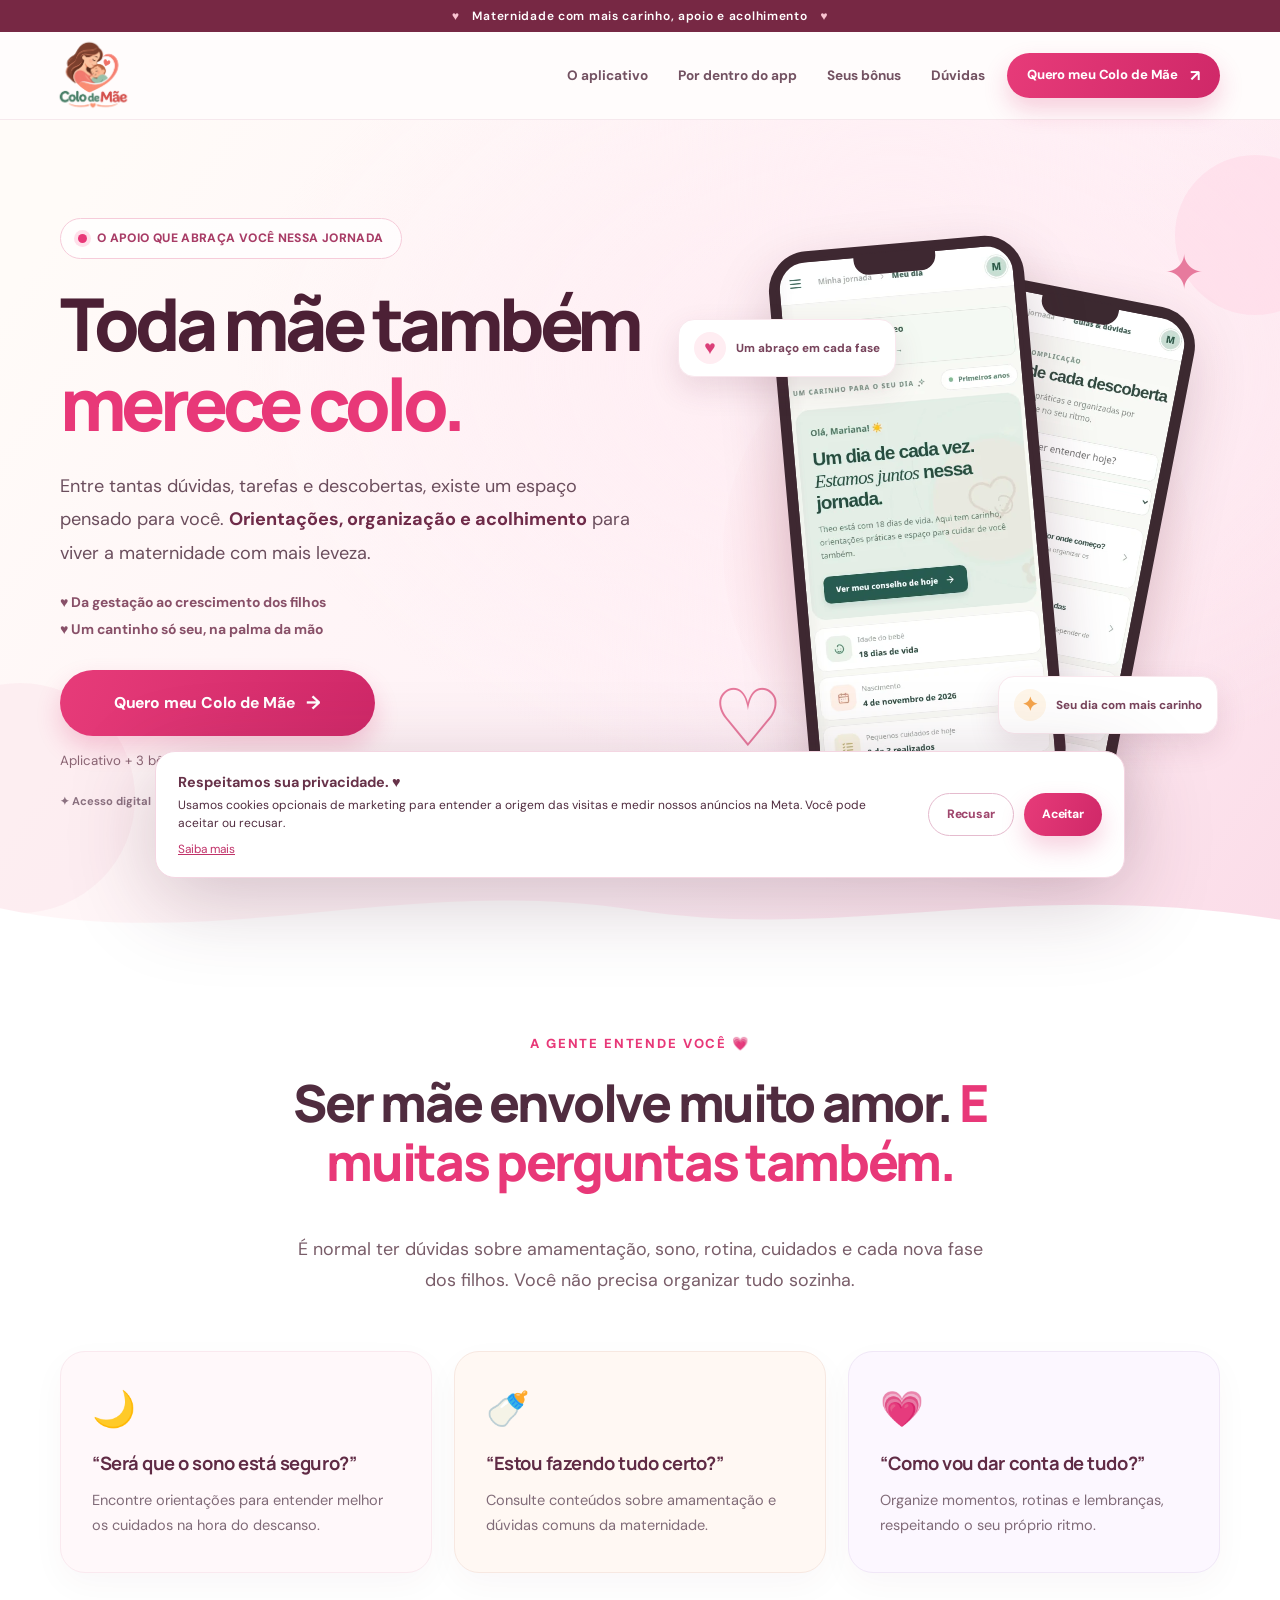
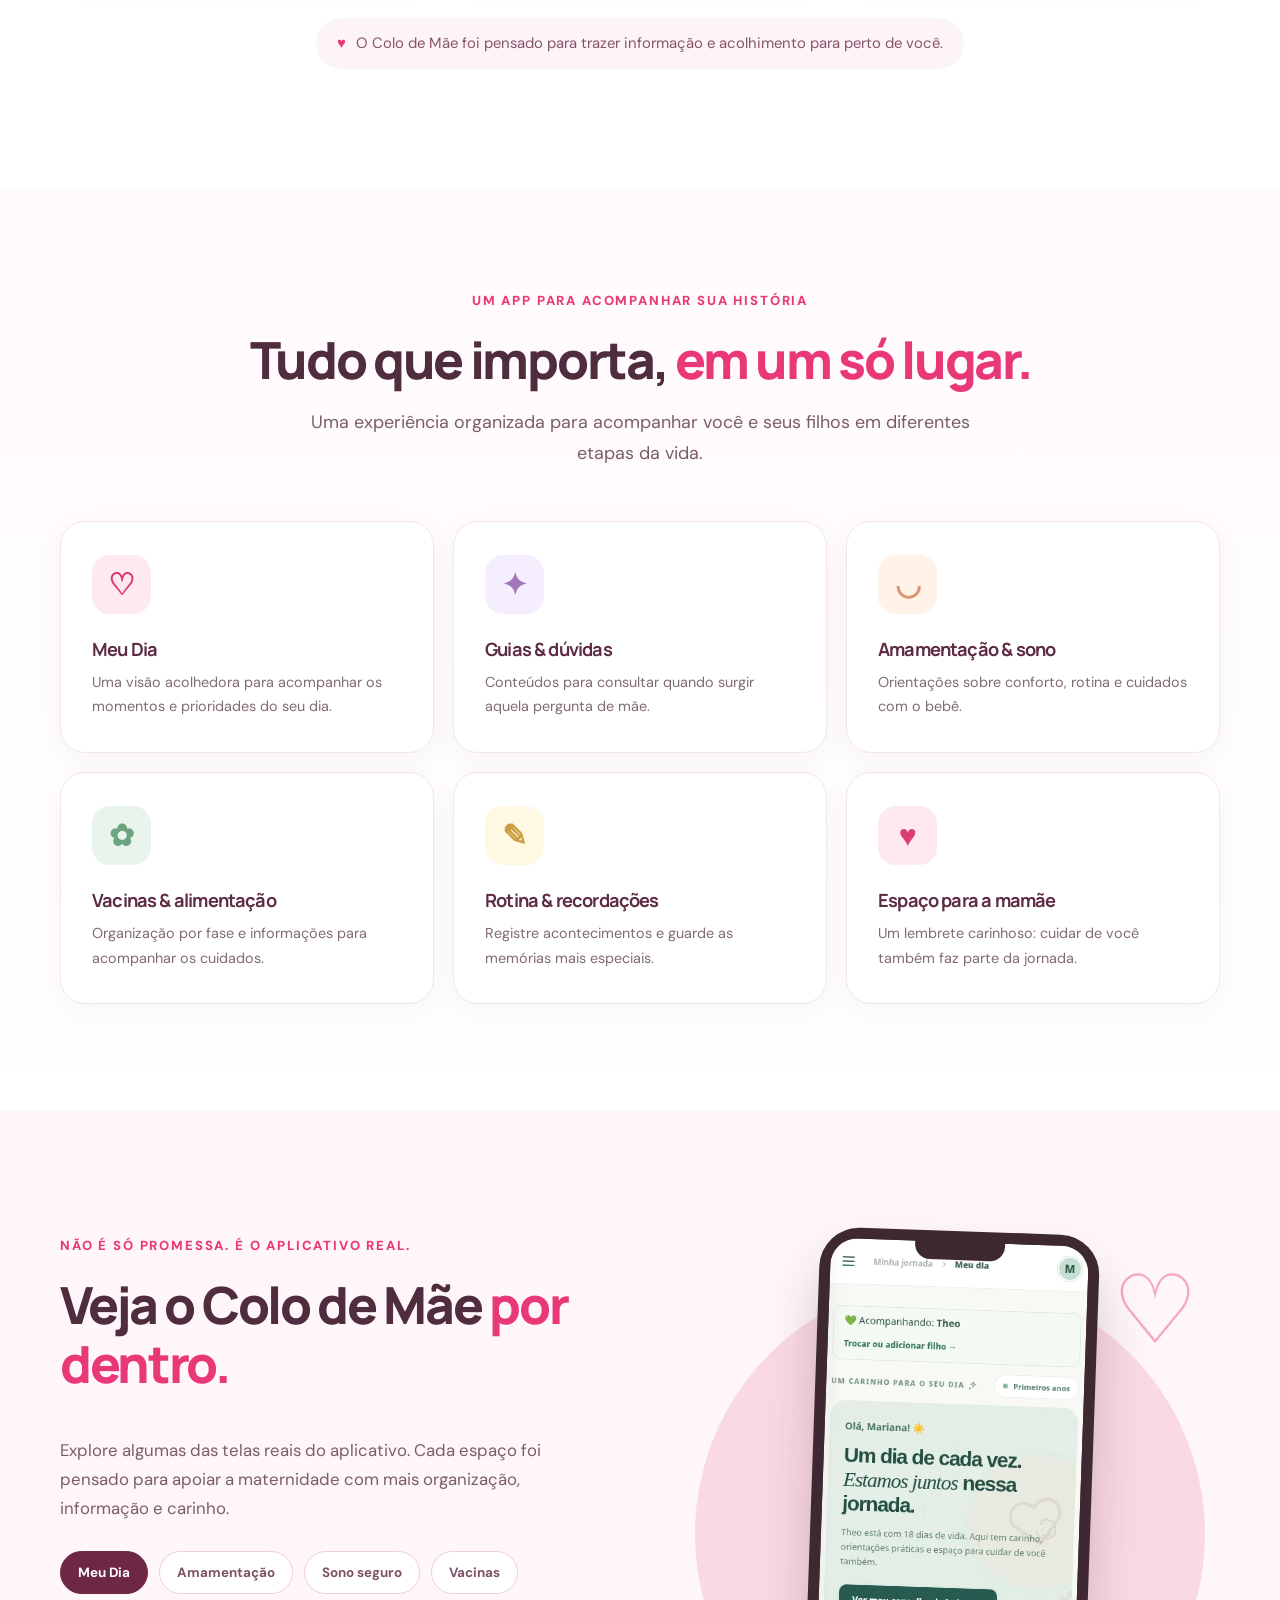
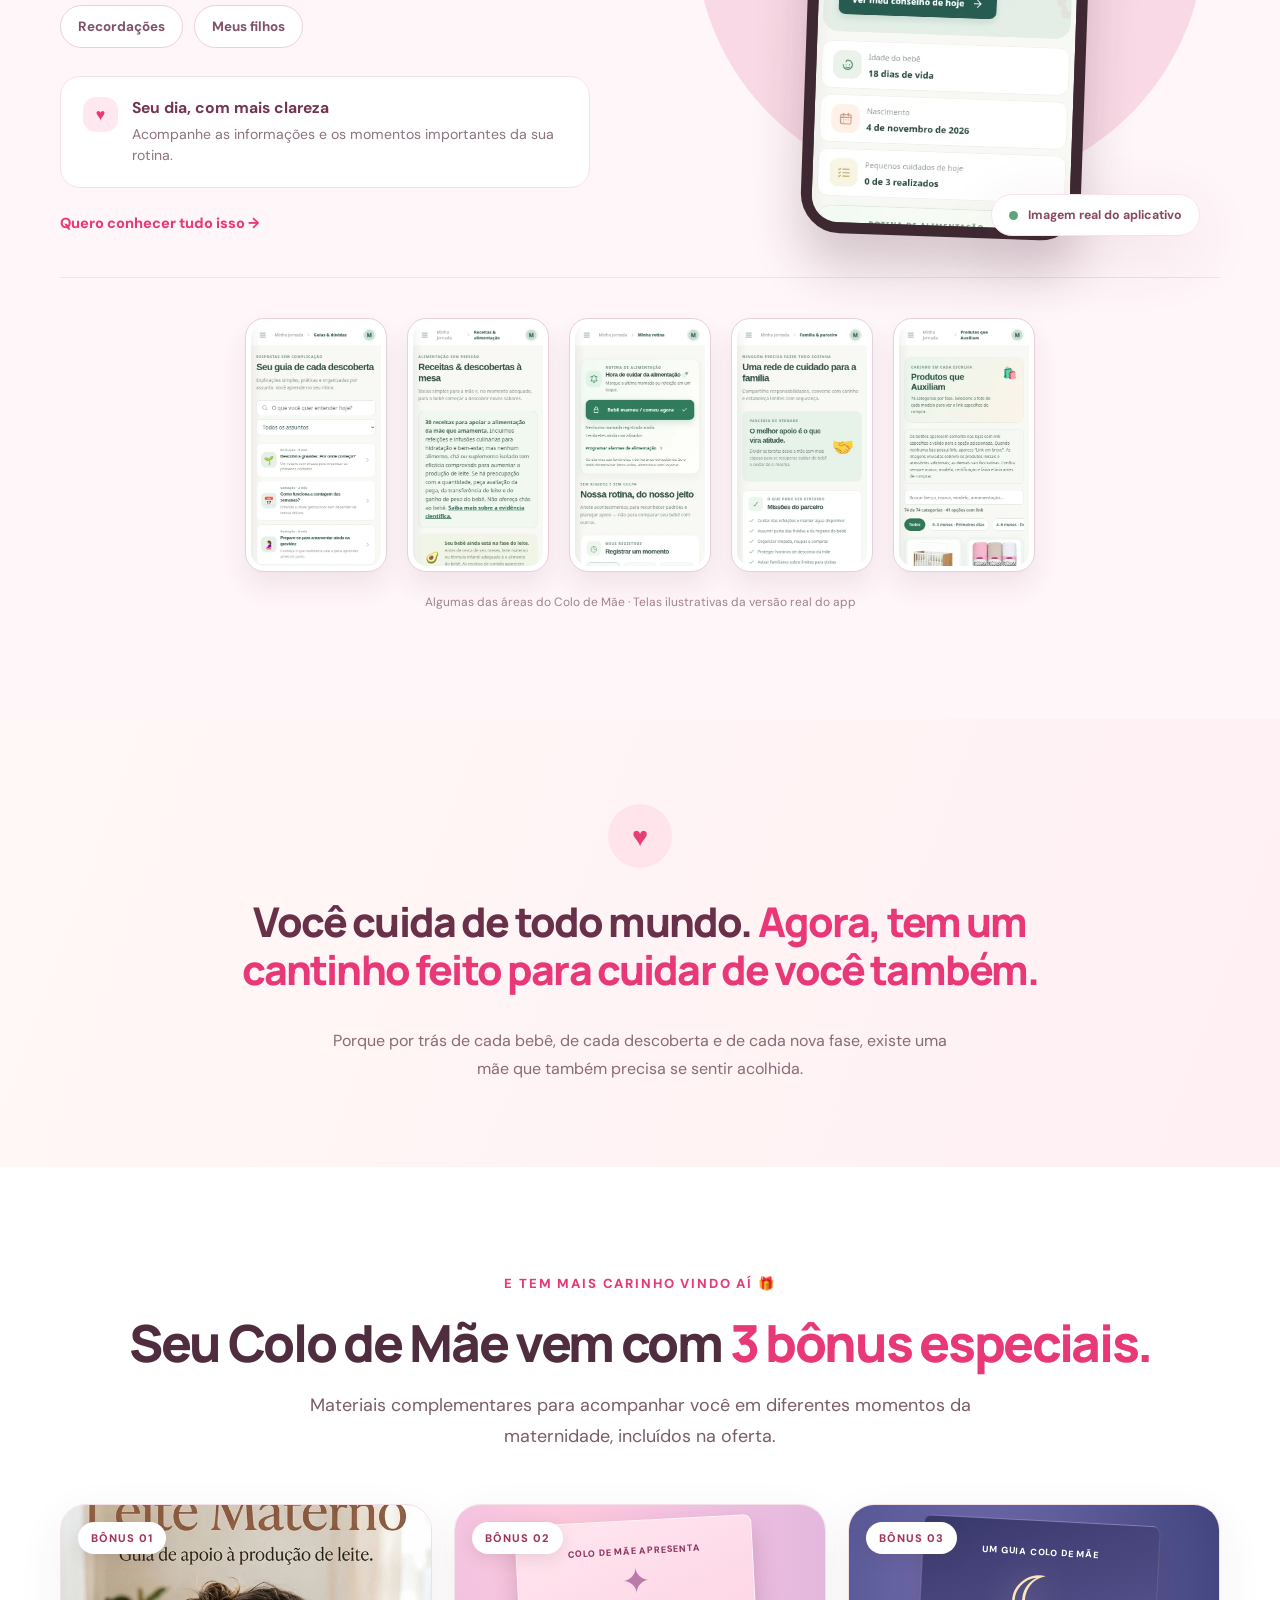
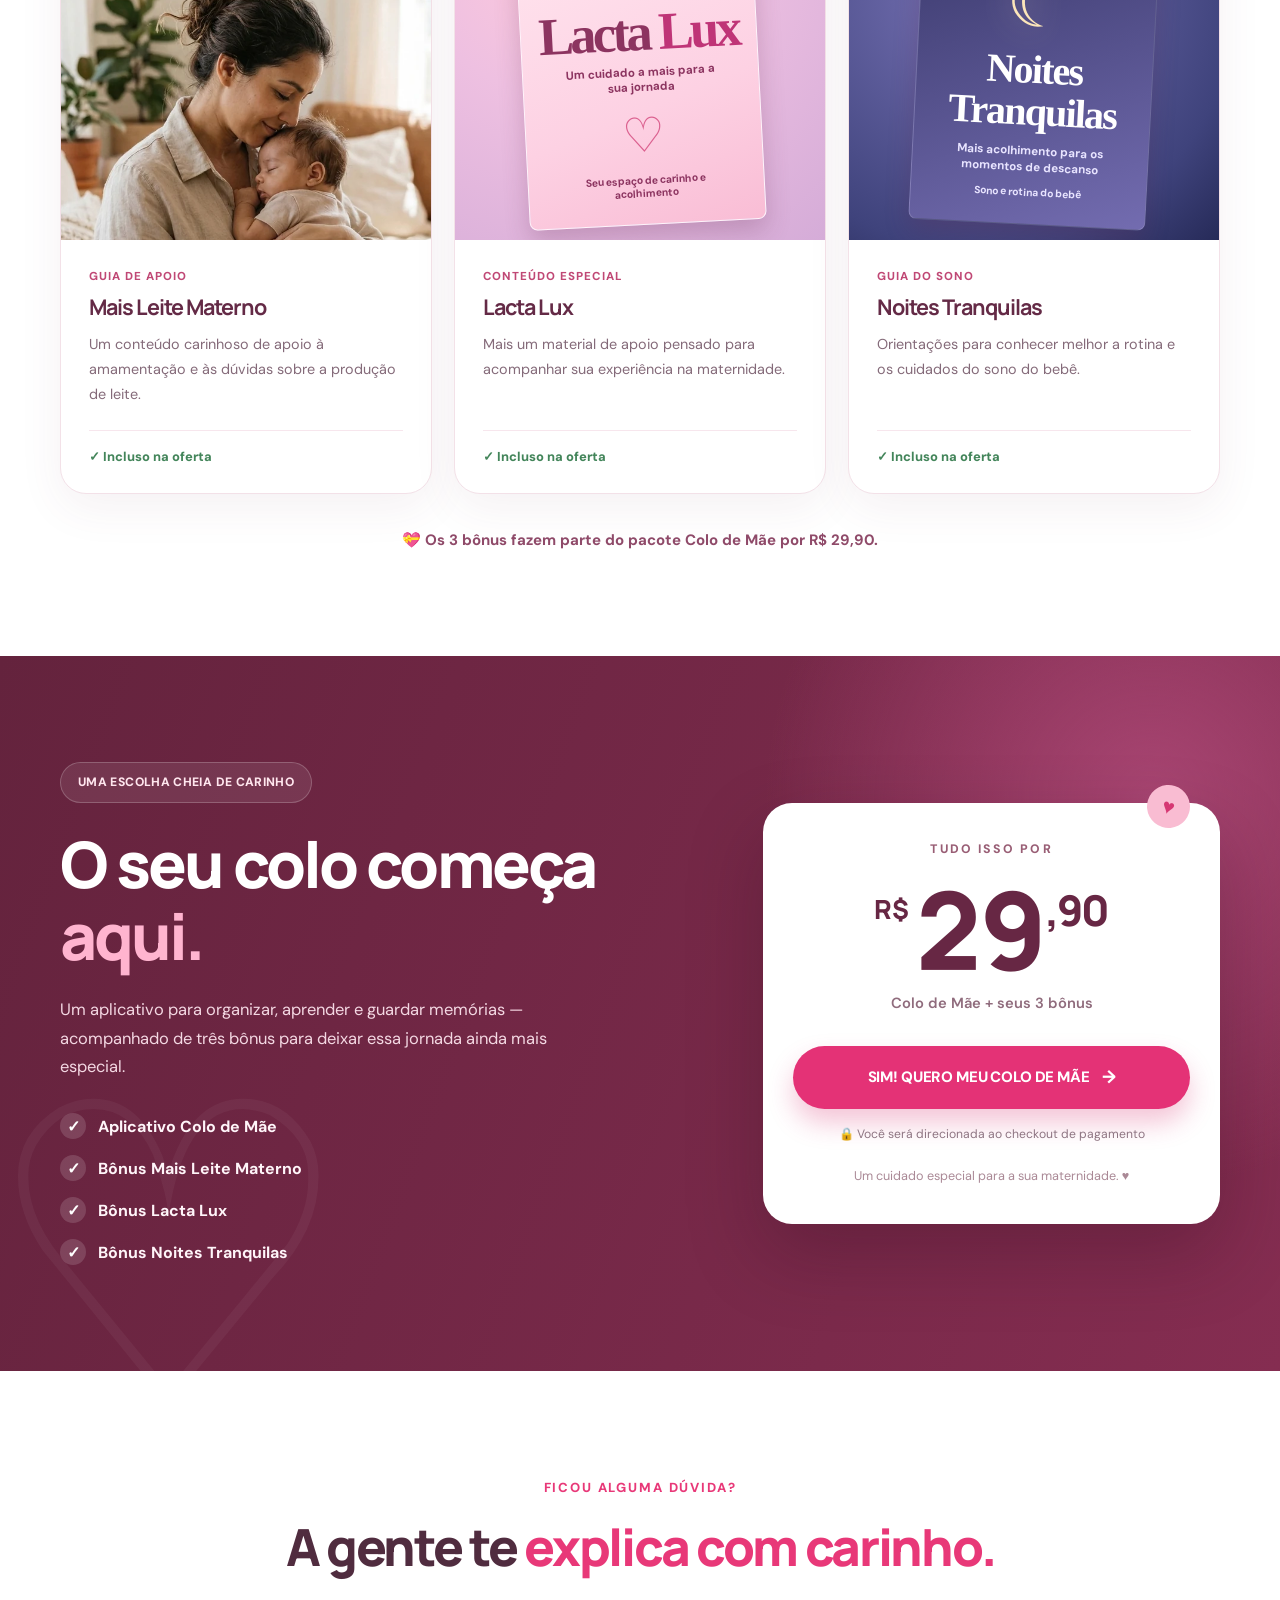
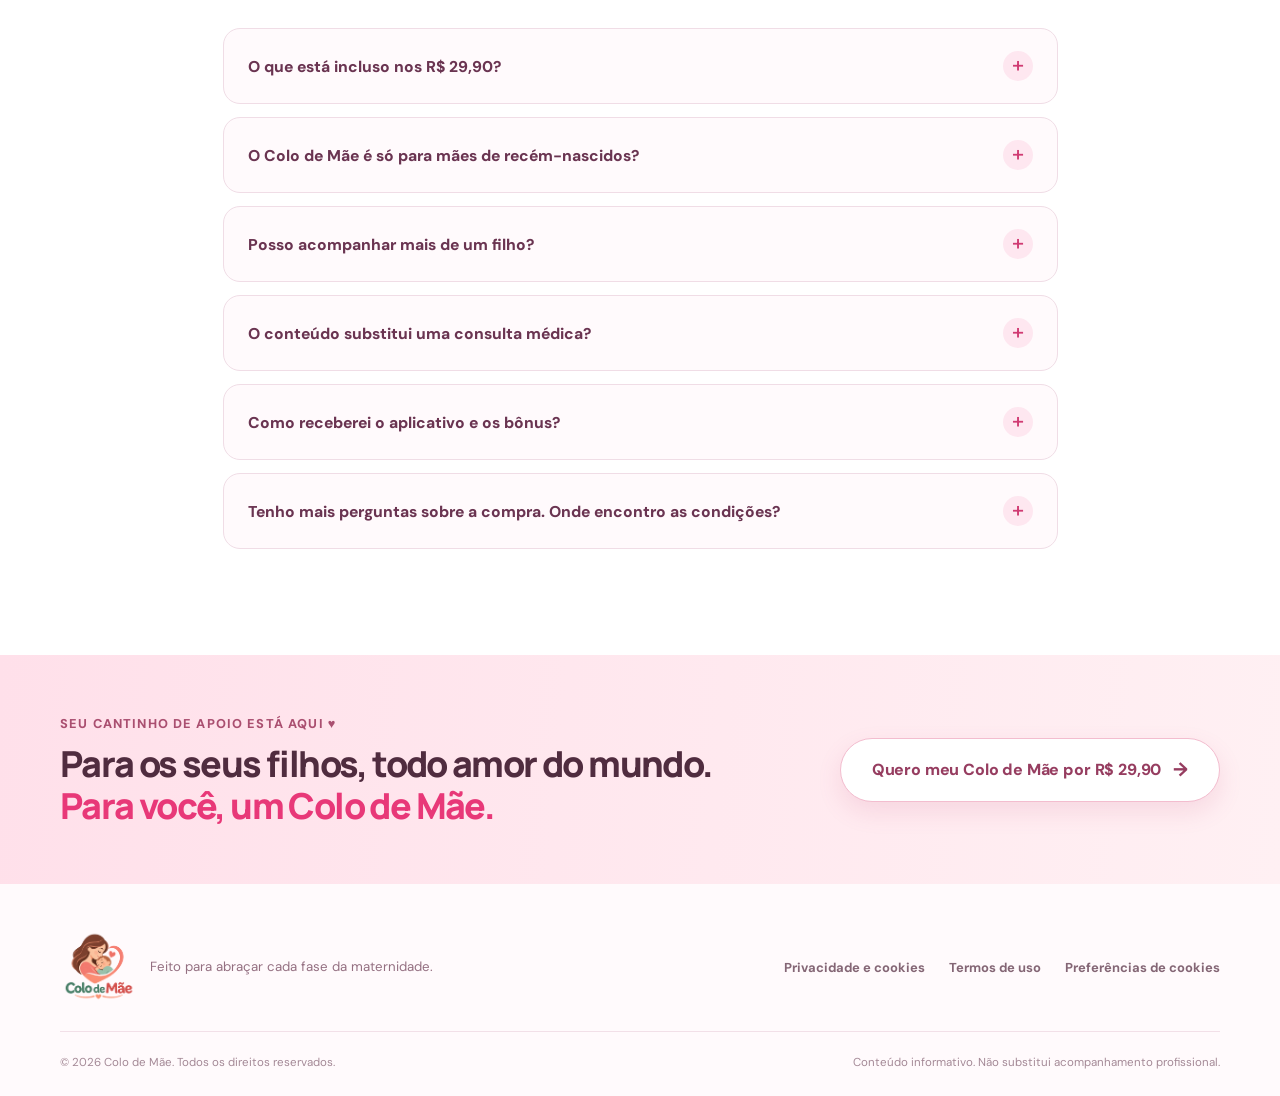
==== commit d04aad39: "atualizaçao de site" ====
--- a/index.html
+++ b/index.html
@@ -1,821 +1,163 @@
 <!doctype html>
 <html lang="pt-BR">
-  <head>
-    <meta charset="UTF-8" />
-    <meta name="viewport" content="width=device-width, initial-scale=1.0" />
+<head>
+  <meta charset="UTF-8">
+  <meta name="viewport" content="width=device-width, initial-scale=1, viewport-fit=cover">
+  <meta name="theme-color" content="#fff5f8">
+  <meta name="description" content="O Colo de Mãe é seu espaço de organização, cuidado e acolhimento. Conheça o app e receba 3 bônus por R$ 29,90.">
+  <meta name="robots" content="index, follow">
+  <meta property="og:type" content="website">
+  <meta property="og:locale" content="pt_BR">
+  <meta property="og:title" content="Colo de Mãe — Toda mãe também merece colo">
+  <meta property="og:description" content="Orientações, rotina, cuidado e acolhimento em um só lugar. Aplicativo + 3 bônus por R$ 29,90.">
+  <meta property="og:image" content="assets/capa-compartilhamento.jpg">
+  <meta property="og:image:alt" content="Colo de Mãe: aplicativo e três bônus por R$ 29,90">
+  <title>Colo de Mãe | Toda mãe também merece colo</title>
+  <link rel="icon" href="assets/favicon.png" type="image/png">
+  <link rel="preconnect" href="https://fonts.googleapis.com">
+  <link rel="preconnect" href="https://fonts.gstatic.com" crossorigin>
+  <link href="https://fonts.googleapis.com/css2?family=DM+Sans:wght@400;500;600;700;800&family=Manrope:wght@400;500;600;700;800&display=swap" rel="stylesheet">
+  <link rel="stylesheet" href="css/style.css">
+  <script src="js/config.js" defer></script>
+  <script src="js/site.js" defer></script>
+  <script src="js/tracking.js" defer></script>
+  <!-- Meta Pixel: inicialização em js/tracking.js após consentimento de marketing.
+       ID: 1722078432606863 | eventos: PageView, ViewContent, InitiateCheckout. -->
+  <!-- Meta Pixel Code: fallback para navegadores sem JavaScript -->
+  <noscript><img height="1" width="1" style="display:none" alt=""
+    src="https://www.facebook.com/tr?id=1722078432606863&amp;ev=PageView&amp;noscript=1"></noscript>
+  <!-- End Meta Pixel Code -->
+</head>
+<body>
+  <a class="skip-link" href="#conteudo">Pular para o conteúdo</a>
+  <div class="announcement"><span class="announcement-heart" aria-hidden="true">♥</span> Maternidade com mais carinho, apoio e acolhimento <span class="announcement-heart" aria-hidden="true">♥</span></div>
+  <header class="site-header" id="topo">
+    <div class="container header-inner">
+      <a href="#topo" class="brand" aria-label="Colo de Mãe, voltar ao início"><img src="assets/logo.webp" alt="Colo de Mãe" width="86" height="86" decoding="async"></a>
+      <nav aria-label="Navegação principal" id="main-nav">
+        <a href="#beneficios">O aplicativo</a>
+        <a href="#por-dentro">Por dentro do app</a>
+        <a href="#bonus">Seus bônus</a>
+        <a href="#perguntas">Dúvidas</a>
+      </nav>
+      <a class="btn btn-small btn-primary header-cta" href="#oferta">Quero meu Colo de Mãe <span aria-hidden="true">↗</span></a>
+      <button class="mobile-menu-toggle" type="button" aria-expanded="false" aria-controls="main-nav" aria-label="Abrir menu">☰</button>
+    </div>
+  </header>
 
-    <title>
-      Kit Completão de Mães para Mães | LactaLux + Amamentação + Sono do Bebê
-    </title>
-    <meta
-      name="description"
-      content="Kit digital para mães que querem mais apoio na amamentação, sono do bebê, primeiros cuidados e rotina de lactação com LactaLux e Videoaula Amamente Sem Dor."
-    />
+  <main id="conteudo">
+    <section class="hero" aria-labelledby="hero-title">
+      <div class="hero-blob blob-one" aria-hidden="true"></div>
+      <div class="hero-blob blob-two" aria-hidden="true"></div>
+      <div class="container hero-grid">
+        <div class="hero-copy">
+          <p class="eyebrow"><span class="eyebrow-dot"></span> O apoio que abraça você nessa jornada</p>
+          <h1 id="hero-title">Toda mãe também <em>merece colo.</em></h1>
+          <p class="hero-description">Entre tantas dúvidas, tarefas e descobertas, existe um espaço pensado para você. <strong>Orientações, organização e acolhimento</strong> para viver a maternidade com mais leveza.</p>
+          <div class="hero-points"><span>♥ Da gestação ao crescimento dos filhos</span><span>♥ Um cantinho só seu, na palma da mão</span></div>
+          <a href="#oferta" class="btn btn-primary btn-large hero-action">Quero meu Colo de Mãe <span aria-hidden="true">→</span></a>
+          <p class="under-cta">Aplicativo + 3 bônus inclusos por <strong>R$ 29,90</strong></p>
+          <div class="hero-mini-badges"><span>✦ Acesso digital</span><span>✦ Conteúdos e recursos práticos</span><span>✦ Feito com carinho</span></div>
+        </div>
+        <div class="hero-art" aria-label="Demonstração real do aplicativo Colo de Mãe">
+          <div class="art-sparkle art-sparkle-a" aria-hidden="true">✦</div>
+          <div class="art-sparkle art-sparkle-b" aria-hidden="true">♡</div>
+          <div class="art-orbit" aria-hidden="true"></div>
+          <div class="phone phone-back" aria-hidden="true"><div class="phone-camera"></div><img src="assets/app-guias.webp" width="390" height="844" alt=""></div>
+          <div class="phone phone-front"><div class="phone-camera"></div><img src="assets/app-meu-dia.webp" width="390" height="844" fetchpriority="high" alt="Tela real do aplicativo: Meu Dia, com acompanhamento e organização da rotina"></div>
+          <div class="floating-chip chip-top"><span class="chip-icon">♥</span><span>Um abraço em cada fase</span></div>
+          <div class="floating-chip chip-bottom"><span class="chip-icon chip-stars">✦</span><span>Seu dia com mais carinho</span></div>
+        </div>
+      </div>
+      <div class="hero-wave" aria-hidden="true"><svg viewBox="0 0 1440 90" preserveAspectRatio="none"><path d="M0 41C240 96 456 1 713 43C954 83 1145 3 1440 55V90H0Z" fill="#fff"></path></svg></div>
+    </section>
 
-    <script type="text/javascript">
-      (function (c, l, a, r, i, t, y) {
-        c[a] =
-          c[a] ||
-          function () {
-            (c[a].q = c[a].q || []).push(arguments);
-          };
-        t = l.createElement(r);
-        t.async = 1;
-        t.src = "https://www.clarity.ms/tag/" + i;
-        y = l.getElementsByTagName(r)[0];
-        y.parentNode.insertBefore(t, y);
-      })(window, document, "clarity", "script", "xdoq04byui");
-    </script>
+    <section class="empathy section" id="beneficios" aria-labelledby="empathy-title">
+      <div class="container narrow text-center">
+        <p class="section-kicker">A gente entende você 💗</p>
+        <h2 id="empathy-title">Ser mãe envolve muito amor. <span class="accent">E muitas perguntas também.</span></h2>
+        <p class="section-lead">É normal ter dúvidas sobre amamentação, sono, rotina, cuidados e cada nova fase dos filhos. Você não precisa organizar tudo sozinha.</p>
+      </div>
+      <div class="container empathy-cards">
+        <article class="soft-card"><span class="feature-emoji" aria-hidden="true">🌙</span><h3>“Será que o sono está seguro?”</h3><p>Encontre orientações para entender melhor os cuidados na hora do descanso.</p></article>
+        <article class="soft-card"><span class="feature-emoji" aria-hidden="true">🍼</span><h3>“Estou fazendo tudo certo?”</h3><p>Consulte conteúdos sobre amamentação e dúvidas comuns da maternidade.</p></article>
+        <article class="soft-card"><span class="feature-emoji" aria-hidden="true">💗</span><h3>“Como vou dar conta de tudo?”</h3><p>Organize momentos, rotinas e lembranças, respeitando o seu próprio ritmo.</p></article>
+      </div>
+      <div class="container text-center"><p class="gentle-note"><span aria-hidden="true">♥</span> O Colo de Mãe foi pensado para trazer informação e acolhimento para perto de você.</p></div>
+    </section>
 
-    <!-- Meta Pixel Code -->
-    <script>
-      !(function (f, b, e, v, n, t, s) {
-        if (f.fbq) return;
-        n = f.fbq = function () {
-          n.callMethod
-            ? n.callMethod.apply(n, arguments)
-            : n.queue.push(arguments);
-        };
-        if (!f._fbq) f._fbq = n;
-        n.push = n;
-        n.loaded = !0;
-        n.version = "2.0";
-        n.queue = [];
-        t = b.createElement(e);
-        t.async = !0;
-        t.src = v;
-        s = b.getElementsByTagName(e)[0];
-        s.parentNode.insertBefore(t, s);
-      })(
-        window,
-        document,
-        "script",
-        "https://connect.facebook.net/en_US/fbevents.js",
-      );
-      fbq("init", "2057521668143676");
-      fbq("track", "PageView");
+    <section class="feature-section section" aria-labelledby="feature-title">
+      <div class="container">
+        <div class="section-heading text-center"><p class="section-kicker">Um app para acompanhar sua história</p><h2 id="feature-title">Tudo que importa, <span class="accent">em um só lugar.</span></h2><p class="section-lead">Uma experiência organizada para acompanhar você e seus filhos em diferentes etapas da vida.</p></div>
+        <div class="feature-grid">
+          <article class="feature-tile"><div class="tile-icon icon-pink">♡</div><h3>Meu Dia</h3><p>Uma visão acolhedora para acompanhar os momentos e prioridades do seu dia.</p></article>
+          <article class="feature-tile"><div class="tile-icon icon-purple">✦</div><h3>Guias & dúvidas</h3><p>Conteúdos para consultar quando surgir aquela pergunta de mãe.</p></article>
+          <article class="feature-tile"><div class="tile-icon icon-peach">◡</div><h3>Amamentação & sono</h3><p>Orientações sobre conforto, rotina e cuidados com o bebê.</p></article>
+          <article class="feature-tile"><div class="tile-icon icon-green">✿</div><h3>Vacinas & alimentação</h3><p>Organização por fase e informações para acompanhar os cuidados.</p></article>
+          <article class="feature-tile"><div class="tile-icon icon-yellow">✎</div><h3>Rotina & recordações</h3><p>Registre acontecimentos e guarde as memórias mais especiais.</p></article>
+          <article class="feature-tile"><div class="tile-icon icon-pink">♥</div><h3>Espaço para a mamãe</h3><p>Um lembrete carinhoso: cuidar de você também faz parte da jornada.</p></article>
+        </div>
+      </div>
+    </section>
 
-      fbq("track", "ViewContent", {
-        content_name: "Kit Completão de Mães para Mães",
-        content_type: "product",
-        value: 37.9,
-        currency: "BRL",
-      });
-    </script>
-    <noscript
-      ><img
-        height="1"
-        width="1"
-        style="display: none"
-        src="https://www.facebook.com/tr?id=2057521668143676&ev=PageView&noscript=1"
-    /></noscript>
-    <!-- End Meta Pixel Code -->
+    <section class="screens-section section" id="por-dentro" aria-labelledby="screens-title">
+      <div class="container screens-grid">
+        <div class="screens-intro">
+          <p class="section-kicker">Não é só promessa. É o aplicativo real.</p>
+          <h2 id="screens-title">Veja o Colo de Mãe <span class="accent">por dentro.</span></h2>
+          <p>Explore algumas das telas reais do aplicativo. Cada espaço foi pensado para apoiar a maternidade com mais organização, informação e carinho.</p>
+          <div class="screens-tabs" role="group" aria-label="Escolha uma tela do aplicativo">
+            <button class="screen-tab active" data-screen="meu-dia" type="button" aria-pressed="true">Meu Dia</button>
+            <button class="screen-tab" data-screen="amamentacao" type="button" aria-pressed="false">Amamentação</button>
+            <button class="screen-tab" data-screen="sono" type="button" aria-pressed="false">Sono seguro</button>
+            <button class="screen-tab" data-screen="vacinas" type="button" aria-pressed="false">Vacinas</button>
+            <button class="screen-tab" data-screen="recordacoes" type="button" aria-pressed="false">Recordações</button>
+            <button class="screen-tab" data-screen="meus-filhos" type="button" aria-pressed="false">Meus filhos</button>
+          </div>
+          <div class="screen-caption" id="screen-caption" aria-live="polite"><span class="caption-icon">♥</span><div><strong>Seu dia, com mais clareza</strong><p>Acompanhe as informações e os momentos importantes da sua rotina.</p></div></div>
+          <a class="text-link" href="#oferta">Quero conhecer tudo isso <span aria-hidden="true">→</span></a>
+        </div>
+        <div class="screens-stage">
+          <div class="stage-heart" aria-hidden="true">♡</div><div class="stage-circle" aria-hidden="true"></div>
+          <div class="phone phone-showcase"><div class="phone-camera"></div><img id="active-screen" src="assets/app-meu-dia.webp" width="390" height="844" loading="eager" alt="Tela real do Colo de Mãe: Meu Dia"></div>
+          <div class="stage-label"><span class="stage-label-dot"></span> Imagem real do aplicativo</div>
+        </div>
+      </div>
+      <div class="container mini-gallery"><div class="gallery-item"><img src="assets/app-guias.webp" width="390" height="844" loading="eager" alt="Tela de guias e dúvidas"></div><div class="gallery-item"><img src="assets/app-alimentacao.webp" width="390" height="844" loading="eager" alt="Tela de receitas e alimentação"></div><div class="gallery-item"><img src="assets/app-rotina.webp" width="390" height="844" loading="eager" alt="Tela Minha Rotina"></div><div class="gallery-item"><img src="assets/app-familia.webp" width="390" height="844" loading="eager" alt="Tela Família e Parceiro"></div><div class="gallery-item"><img src="assets/app-produtos.webp" width="390" height="844" loading="eager" alt="Tela de produtos que auxiliam"></div></div>
+      <p class="center-gallery-note">Algumas das áreas do Colo de Mãe · Telas ilustrativas da versão real do app</p>
+    </section>
 
-    <link rel="stylesheet" href="styles.css" />
-  </head>
+    <section class="interlude section" aria-labelledby="interlude-title"><div class="container interlude-inner"><div class="interlude-icon" aria-hidden="true">♥</div><h2 id="interlude-title">Você cuida de todo mundo. <em>Agora, tem um cantinho feito para cuidar de você também.</em></h2><p>Porque por trás de cada bebê, de cada descoberta e de cada nova fase, existe uma mãe que também precisa se sentir acolhida.</p></div></section>
 
-  <body>
-    <div class="topbar">
-      Kit 100% digital • Acesso imediato • LactaLux incluso • Garantia de 7 dias
-    </div>
+    <section class="bonus-section section" id="bonus" aria-labelledby="bonus-title"><div class="container"><div class="section-heading text-center"><p class="section-kicker">E tem mais carinho vindo aí 🎁</p><h2 id="bonus-title">Seu Colo de Mãe vem com <span class="accent">3 bônus especiais.</span></h2><p class="section-lead">Materiais complementares para acompanhar você em diferentes momentos da maternidade, incluídos na oferta.</p></div>
+      <div class="bonus-grid">
+        <article class="bonus-card"><div class="bonus-visual bonus-visual-photo"><img src="assets/bonus-leite.webp" loading="eager" alt="Capa Mais Leite Materno — Guia de apoio à produção de leite"><span class="bonus-stamp">BÔNUS 01</span></div><div class="bonus-content"><p class="bonus-category">Guia de apoio</p><h3>Mais Leite Materno</h3><p>Um conteúdo carinhoso de apoio à amamentação e às dúvidas sobre a produção de leite.</p><div class="bonus-included">✓ Incluso na oferta</div></div></article>
+        <article class="bonus-card"><div class="bonus-visual bonus-visual-lacta"><div class="lacta-cover"><span class="cover-overline">COLO DE MÃE APRESENTA</span><span class="lacta-spark">✦</span><strong>Lacta <em>Lux</em></strong><span class="cover-subtitle">Um cuidado a mais para a sua jornada</span><span class="cover-graphic">♡</span><span class="cover-bottom">Seu espaço de carinho e acolhimento</span></div><span class="bonus-stamp">BÔNUS 02</span></div><div class="bonus-content"><p class="bonus-category">Conteúdo especial</p><h3>Lacta Lux</h3><p>Mais um material de apoio pensado para acompanhar sua experiência na maternidade.</p><div class="bonus-included">✓ Incluso na oferta</div></div></article>
+        <article class="bonus-card"><div class="bonus-visual bonus-visual-noites"><div class="noites-cover"><span class="cover-overline">UM GUIA COLO DE MÃE</span><span class="moon-shape">☾</span><strong>Noites<br>Tranquilas</strong><span class="cover-subtitle">Mais acolhimento para os momentos de descanso</span><span class="cover-bottom">Sono e rotina do bebê</span></div><span class="bonus-stamp">BÔNUS 03</span></div><div class="bonus-content"><p class="bonus-category">Guia do sono</p><h3>Noites Tranquilas</h3><p>Orientações para conhecer melhor a rotina e os cuidados do sono do bebê.</p><div class="bonus-included">✓ Incluso na oferta</div></div></article>
+      </div>
+      <div class="bonus-note">💝 Os 3 bônus fazem parte do pacote Colo de Mãe por R$ 29,90.</div>
+    </div></section>
 
-    <nav class="nav" aria-label="Menu principal">
-      <div class="nav-inner">
-        <a
-          href="#topo"
-          class="logo"
-          aria-label="Kit Completão de Mães para Mães"
-        >
-          <span>Kit Completão</span>
-          <small>de Mães para Mães</small>
-        </a>
+    <section class="offer-section section" id="oferta" aria-labelledby="offer-title"><div class="container offer-grid"><div class="offer-copy"><p class="eyebrow offer-eyebrow">UMA ESCOLHA CHEIA DE CARINHO</p><h2 id="offer-title">O seu colo começa <em>aqui.</em></h2><p>Um aplicativo para organizar, aprender e guardar memórias — acompanhado de três bônus para deixar essa jornada ainda mais especial.</p><ul class="offer-checks"><li><span>✓</span> Aplicativo Colo de Mãe</li><li><span>✓</span> Bônus Mais Leite Materno</li><li><span>✓</span> Bônus Lacta Lux</li><li><span>✓</span> Bônus Noites Tranquilas</li></ul></div>
+      <div class="offer-card"><div class="offer-label">TUDO ISSO POR</div><div class="offer-price"><span class="currency">R$</span><span>29</span><span class="cents">,90</span></div><p class="offer-value-caption">Colo de Mãe + seus 3 bônus</p><a href="#" data-checkout class="btn btn-purchase">SIM! QUERO MEU COLO DE MÃE <span aria-hidden="true">→</span></a><div class="secure-note"><span aria-hidden="true">🔒</span> Você será direcionada ao checkout de pagamento</div><p class="offer-no-pressure">Um cuidado especial para a sua maternidade. ♥</p></div>
+    </div></section>
 
-        <div class="nav-links">
-          <a href="#lactalux">LactaLux</a>
-          <a href="#videoaula">Videoaula</a>
-          <a href="#conteudo">Conteúdo</a>
-          <a href="#depoimentos">Relatos</a>
-          <a href="#oferta">Oferta</a>
-        </div>
+    <section class="faq-section section" id="perguntas" aria-labelledby="faq-title"><div class="container faq-wrap"><div class="section-heading text-center"><p class="section-kicker">Ficou alguma dúvida?</p><h2 id="faq-title">A gente te <span class="accent">explica com carinho.</span></h2></div><div class="faq-list">
+      <details><summary>O que está incluso nos R$ 29,90?<span class="faq-plus">+</span></summary><p>O aplicativo Colo de Mãe e os três bônus apresentados: Mais Leite Materno, Lacta Lux e Noites Tranquilas.</p></details>
+      <details><summary>O Colo de Mãe é só para mães de recém-nascidos?<span class="faq-plus">+</span></summary><p>Não. O aplicativo foi pensado para acompanhar desde a gestação até outras fases da vida dos filhos, com organização de perfis, cuidados e recordações.</p></details>
+      <details><summary>Posso acompanhar mais de um filho?<span class="faq-plus">+</span></summary><p>Sim. O aplicativo possui uma área de perfis para adicionar e acompanhar seus filhos.</p></details>
+      <details><summary>O conteúdo substitui uma consulta médica?<span class="faq-plus">+</span></summary><p>Não. O Colo de Mãe oferece conteúdo educativo e recursos de organização; recomendações individuais de saúde devem ser obtidas com profissionais habilitados.</p></details>
+      <details><summary>Como receberei o aplicativo e os bônus?<span class="faq-plus">+</span></summary><p>O produto é digital. Os detalhes de pagamento e de entrega/acesso devem ser apresentados no checkout oficial.</p></details>
+      <details><summary>Tenho mais perguntas sobre a compra. Onde encontro as condições?<span class="faq-plus">+</span></summary><p>As informações sobre meios de pagamento e eventuais condições de garantia ou reembolso devem constar no checkout oficial da oferta.</p></details>
+    </div></div></section>
 
-        <a class="btn small" href="#oferta">Ver oferta</a>
-      </div>
-    </nav>
+    <section class="final-cta"><div class="container final-cta-inner"><div><p>Seu cantinho de apoio está aqui ♥</p><h2>Para os seus filhos, todo amor do mundo. <em>Para você, um Colo de Mãe.</em></h2></div><a href="#oferta" class="btn btn-white">Quero meu Colo de Mãe por R$ 29,90 <span aria-hidden="true">→</span></a></div></section>
+  </main>
 
-    <main id="topo">
-      <section class="hero">
-        <div class="hero-grid">
-          <div class="hero-copy">
-            <div class="eyebrow">
-              ♡ Para mães cansadas, inseguras e cheias de dúvidas
-            </div>
+  <footer class="footer"><div class="container footer-row"><div class="footer-brand"><img src="assets/logo.webp" alt="Colo de Mãe" width="78" height="78" loading="eager"><p>Feito para abraçar cada fase da maternidade.</p></div><div class="footer-links"><a href="privacidade.html">Privacidade e cookies</a><a href="termos.html">Termos de uso</a><button id="cookie-settings" type="button">Preferências de cookies</button></div></div><div class="container footer-bottom"><span>© <span id="year"></span> Colo de Mãe. Todos os direitos reservados.</span><span>Conteúdo informativo. Não substitui acompanhamento profissional.</span></div></footer>
 
-            <h1>Mãe, você não está falhando.</h1>
-
-            <p class="lead">
-              Você só está exausta, cheia de dúvidas e tentando dar conta de
-              tudo sozinha. Tenha acesso a um kit digital com apoio para
-              amamentação, sono do bebê, primeiros cuidados e
-              <strong>LactaLux</strong>, um suporte especial para mães que
-              desejam melhorar a rotina de lactação com mais orientação.
-            </p>
-
-            <div class="hero-actions">
-              <a class="btn" href="#oferta">Quero ver o Kit por R$37,90</a>
-              <a class="btn secondary" href="#lactalux">Conhecer o LactaLux</a>
-            </div>
-
-            <div class="trust-row" aria-label="Benefícios de compra">
-              <span>✓ Kit 100% digital</span>
-              <span>✓ Acesso imediato</span>
-              <span>✓ Compra segura</span>
-              <span>✓ 7 dias de garantia</span>
-            </div>
-          </div>
-
-          <div class="hero-card" aria-label="Destaque do Kit Completão">
-            <div class="hero-visual">
-              <div class="hero-visual-overlay">
-                <strong>LactaLux + Videoaula Amamente Sem Dor</strong>
-                <span
-                  >Dois apoios principais para mães que querem mais clareza na
-                  amamentação.</span
-                >
-              </div>
-            </div>
-
-            <div class="mini-proof">
-              <div><strong>LactaLux</strong><span>Apoio à lactação</span></div>
-              <div><strong>Videoaula</strong><span>Amamente Sem Dor</span></div>
-              <div><strong>R$37,90</strong><span>Pagamento único</span></div>
-            </div>
-          </div>
-        </div>
-      </section>
-
-      <section class="section pain-section" id="para-quem">
-        <div class="container center">
-          <h2>
-            Esse kit é para a mãe que ama muito, mas está cansada de tentar
-            descobrir tudo sozinha.
-          </h2>
-          <p class="sub">
-            Não é falta de amor. É excesso de cobrança, pouco sono, palpites
-            demais e pouca direção simples para seguir.
-          </p>
-
-          <div class="grid cols-3 cards">
-            <article class="card">
-              <div class="num">01</div>
-              <h3>A amamentação virou medo</h3>
-              <p>
-                Você sente insegurança com pega, dor, leite, posição e não sabe
-                mais em quem confiar.
-              </p>
-            </article>
-
-            <article class="card">
-              <div class="num">02</div>
-              <h3>A dúvida pesa todo dia</h3>
-              <p>
-                Um vídeo fala uma coisa, uma pessoa fala outra, e você termina
-                mais confusa do que começou.
-              </p>
-            </article>
-
-            <article class="card">
-              <div class="num">03</div>
-              <h3>O bebê não dorme bem</h3>
-              <p>
-                As noites difíceis vão acumulando cansaço e você começa a sentir
-                que está no limite.
-              </p>
-            </article>
-
-            <article class="card">
-              <div class="num">04</div>
-              <h3>Você quer mais leite e mais segurança</h3>
-              <p>
-                Você deseja melhorar a rotina de lactação, mas precisa de apoio
-                educativo e organização.
-              </p>
-            </article>
-
-            <article class="card">
-              <div class="num">05</div>
-              <h3>Os primeiros cuidados assustam</h3>
-              <p>
-                Choro, febre, banho, engasgo, introdução alimentar e vacinação
-                parecem grandes demais quando você está exausta.
-              </p>
-            </article>
-
-            <article class="card">
-              <div class="num">06</div>
-              <h3>Você precisa de um lugar para consultar</h3>
-              <p>
-                Um material digital simples, organizado e acolhedor ajuda muito
-                quando a dúvida aperta.
-              </p>
-            </article>
-          </div>
-        </div>
-      </section>
-
-      <section class="section lactalux-section" id="lactalux">
-        <div class="container split">
-          <div class="product-panel lactalux-panel">
-            <div class="product-tag">Produto em destaque</div>
-            <h2>
-              LactaLux: apoio especial para mães que desejam melhorar a produção
-              de leite materno com mais orientação.
-            </h2>
-            <p>
-              Dentro do Kit Completão, você recebe acesso ao LactaLux, um apoio
-              digital com receitas, chás, protocolos e orientações educativas
-              para mães que querem cuidar melhor da rotina de lactação e se
-              sentir mais seguras durante a amamentação.
-            </p>
-
-            <div class="hero-actions">
-              <a class="btn" href="#oferta">Quero o LactaLux no Kit</a>
-            </div>
-          </div>
-
-          <div class="mockup-card lactalux-mockup">
-            <div class="mockup-top">LactaLux</div>
-            <div class="mockup-body">
-              <span class="crown">♕</span>
-              <h3>LactaLux</h3>
-              <p>Apoio para mães que desejam melhorar a rotina de lactação</p>
-            </div>
-            <div class="mockup-bottom">
-              Receitas • Chás • Orientações • Protocolos
-            </div>
-          </div>
-        </div>
-
-        <div class="container">
-          <div class="grid cols-4 benefit-grid">
-            <div class="benefit">
-              <span>✓</span> Receitas e chás de apoio à lactação
-            </div>
-            <div class="benefit">
-              <span>✓</span> Orientações educativas para consultar pelo celular
-            </div>
-            <div class="benefit">
-              <span>✓</span> Apoio para mães inseguras com amamentação
-            </div>
-            <div class="benefit">
-              <span>✓</span> Complemento da Videoaula Amamente Sem Dor
-            </div>
-          </div>
-        </div>
-      </section>
-
-      <section class="section video-section" id="videoaula">
-        <div class="container split reverse">
-          <div class="video-mockup">
-            <div class="video-screen">
-              <div class="play">▶</div>
-            </div>
-            <div class="video-title">Videoaula Amamente Sem Dor</div>
-            <p>Aula prática sobre pega, posição e cuidados básicos.</p>
-          </div>
-
-          <div>
-            <div class="eyebrow">♡ Videoaula prática inclusa</div>
-            <h2>
-              Amamente Sem Dor: uma aula digital para tornar a amamentação mais
-              leve e confortável.
-            </h2>
-            <p class="sub">
-              Uma videoaula para mães que querem entender melhor pega, posição e
-              cuidados básicos, com explicação simples para trazer mais
-              segurança durante a jornada de amamentação.
-            </p>
-
-            <div class="checklist">
-              <div class="check">
-                <span class="icon">✓</span
-                ><span
-                  ><b>Pega e posição:</b> entenda ajustes que podem deixar o
-                  momento mais confortável.</span
-                >
-              </div>
-              <div class="check">
-                <span class="icon">✓</span
-                ><span
-                  ><b>Menos medo:</b> aprenda com uma explicação simples, direta
-                  e fácil de consultar.</span
-                >
-              </div>
-              <div class="check">
-                <span class="icon">✓</span
-                ><span
-                  ><b>Acesso digital:</b> assista pelo celular, no seu tempo,
-                  quando precisar.</span
-                >
-              </div>
-            </div>
-
-            <div class="hero-actions">
-              <a class="btn secondary" href="#oferta"
-                >Ver tudo que vem no Kit</a
-              >
-            </div>
-          </div>
-        </div>
-      </section>
-
-      <section class="section transform-section">
-        <div class="container split">
-          <div class="highlight-box">
-            <h2>
-              O Kit Completão foi criado para transformar dúvida em direção.
-            </h2>
-            <p>
-              A maternidade continua tendo desafios, mas quando você tem um
-              caminho simples para consultar, fica mais fácil respirar, entender
-              o próximo passo e parar de depender de palpites soltos.
-            </p>
-            <a class="btn" href="#oferta">Quero parar de me sentir perdida</a>
-          </div>
-
-          <div class="checklist big">
-            <div class="check">
-              <span class="icon">✓</span
-              ><span
-                ><b>Mais apoio na amamentação:</b> com LactaLux e Videoaula
-                Amamente Sem Dor como principais diferenciais.</span
-              >
-            </div>
-            <div class="check">
-              <span class="icon">✓</span
-              ><span
-                ><b>Mais clareza no sono do bebê:</b> para entender rotina,
-                ambiente e sinais de sono com menos achismo.</span
-              >
-            </div>
-            <div class="check">
-              <span class="icon">✓</span
-              ><span
-                ><b>Mais segurança nos primeiros cuidados:</b> para lidar com
-                dúvidas comuns sem entrar em desespero.</span
-              >
-            </div>
-            <div class="check">
-              <span class="icon">✓</span
-              ><span
-                ><b>Mais organização:</b> com materiais digitais para consultar
-                pelo celular, computador ou tablet.</span
-              >
-            </div>
-          </div>
-        </div>
-      </section>
-
-      <section class="section" id="conteudo">
-        <div class="container">
-          <div class="center">
-            <h2>
-              Você recebe 7 recursos digitais para consultar nas fases mais
-              desafiadoras da maternidade.
-            </h2>
-            <p class="sub">
-              A ordem foi pensada para o que mais pesa no começo: amamentação,
-              lactação, sono do bebê e primeiros cuidados.
-            </p>
-          </div>
-
-          <div class="stack">
-            <article class="stack-item featured">
-              <div class="stack-icon">🍼</div>
-              <div>
-                <h3>LactaLux™</h3>
-                <p>
-                  Apoio digital com receitas, chás, protocolos e orientações
-                  educativas para mães que desejam melhorar a rotina de lactação
-                  com mais organização.
-                </p>
-              </div>
-            </article>
-
-            <article class="stack-item featured">
-              <div class="stack-icon">▶</div>
-              <div>
-                <h3>Videoaula Amamente Sem Dor</h3>
-                <p>
-                  Aula prática sobre pega, posição e cuidados básicos para uma
-                  amamentação mais leve, confortável e segura.
-                </p>
-              </div>
-            </article>
-
-            <article class="stack-item">
-              <div class="stack-icon">🌙</div>
-              <div>
-                <h3>Noites Tranquilas</h3>
-                <p>
-                  E-book para entender sono do bebê, sinais de sono, ambiente e
-                  formas de organizar uma rotina mais tranquila.
-                </p>
-              </div>
-            </article>
-
-            <article class="stack-item">
-              <div class="stack-icon">🆘</div>
-              <div>
-                <h3>SOS Maternidade</h3>
-                <p>
-                  Informações educativas sobre primeiros socorros e primeiros
-                  cuidados com o bebê, para você agir com mais calma diante de
-                  imprevistos.
-                </p>
-              </div>
-            </article>
-
-            <article class="stack-item">
-              <div class="stack-icon">🥣</div>
-              <div>
-                <h3>Primeiros Sabores</h3>
-                <p>
-                  Guia para conduzir a introdução alimentar com mais clareza,
-                  calma e organização, respeitando a fase do bebê.
-                </p>
-              </div>
-            </article>
-
-            <article class="stack-item">
-              <div class="stack-icon">💉</div>
-              <div>
-                <h3>Caderneta Completa de Vacinação</h3>
-                <p>
-                  Material editável para organizar vacinas, consultas, registros
-                  de saúde e informações importantes do desenvolvimento do bebê.
-                </p>
-              </div>
-            </article>
-
-            <article class="stack-item">
-              <div class="stack-icon">📖</div>
-              <div>
-                <h3>Livro de Recordações do Bebê</h3>
-                <p>
-                  Livro digital para registrar fotos, marcos importantes e
-                  memórias que passam rápido demais, sem precisar criar tudo do
-                  zero.
-                </p>
-              </div>
-            </article>
-          </div>
-        </div>
-      </section>
-
-      <section class="section value-section">
-        <div class="container center">
-          <h2>Por que esse kit vale mais do que R$37,90?</h2>
-          <p class="sub">
-            Porque uma única orientação clara pode evitar dias de insegurança,
-            pesquisas confusas e aquela sensação de estar dando conta de tudo
-            sozinha.
-          </p>
-
-          <div class="grid cols-2 cards">
-            <article class="card">
-              <h3>Você para de depender de palpites soltos</h3>
-              <p>
-                Em vez de procurar respostas aleatórias em vídeos, posts e
-                comentários, você tem materiais organizados para consultar.
-              </p>
-            </article>
-
-            <article class="card">
-              <h3>Você vê o LactaLux como apoio principal</h3>
-              <p>
-                Um material de apoio à lactação para mães que desejam melhorar a
-                produção de leite materno com mais orientação.
-              </p>
-            </article>
-
-            <article class="card">
-              <h3>Você recebe uma videoaula prática</h3>
-              <p>
-                Amamente Sem Dor entra como apoio visual para entender melhor
-                pega, posição e cuidados básicos.
-              </p>
-            </article>
-
-            <article class="card">
-              <h3>Você compra com risco reduzido</h3>
-              <p>
-                O acesso é imediato e você tem 7 dias de garantia para avaliar
-                se o kit faz sentido para sua rotina.
-              </p>
-            </article>
-          </div>
-        </div>
-      </section>
-
-      <section class="section" id="depoimentos">
-        <div class="container center">
-          <h2>
-            Relatos reais de mães que buscaram mais clareza, apoio e
-            acolhimento.
-          </h2>
-          <p class="sub">
-            Dê prioridade aos prints sobre amamentação, leite, pega, LactaLux e
-            segurança materna. Eles devem aparecer antes dos relatos de sono.
-          </p>
-
-          <div class="quote-grid">
-            <article class="quote">
-              <p>
-                <img
-                  src="assets/depoimentos/depoimento-amamente-sem-dor.webp"
-                  alt="Relato real sobre amamentação"
-                />
-              </p>
-              <span>Relato sobre amamentação</span>
-            </article>
-
-            <article class="quote">
-              <p>
-                <img
-                  src="assets/depoimentos/depoimento-lactalux.webp"
-                  alt="Relato real sobre LactaLux"
-                />
-              </p>
-              <span>Relato sobre LactaLux</span>
-            </article>
-
-            <article class="quote">
-              <p>
-                <img
-                  src="assets/depoimentos/depoimento-noites-tranquilas.webp"
-                  alt="Relato real sobre sono do bebê"
-                />
-              </p>
-              <span>Relato sobre sono do bebê</span>
-            </article>
-          </div>
-
-          <p class="note">
-            Resultados e experiências podem variar de mãe para mãe. O conteúdo é
-            educativo e não substitui orientação profissional individual.
-          </p>
-        </div>
-      </section>
-
-      <section class="section" id="oferta">
-        <div class="container">
-          <div class="offer">
-            <div>
-              <div class="eyebrow">Oferta especial com acesso imediato</div>
-              <h2>Entre hoje para o Kit Completão de Mães para Mães.</h2>
-
-              <p class="sub">
-                Em vez de continuar tentando descobrir tudo sozinha, tenha
-                acesso hoje a um kit digital com apoio para amamentação, sono do
-                bebê, primeiros cuidados e LactaLux, um suporte especial para
-                mães que desejam melhorar a produção de leite materno com mais
-                orientação.
-              </p>
-
-              <div class="digital-seal">
-                KIT 100% DIGITAL • ACESSO IMEDIATO • GARANTIA DE 7 DIAS
-              </div>
-
-              <div class="offer-list">
-                <div class="check">
-                  <span class="icon">✓</span
-                  ><span
-                    ><b>LactaLux™:</b> apoio com receitas, chás, protocolos e
-                    orientações educativas para a rotina de lactação</span
-                  >
-                </div>
-                <div class="check">
-                  <span class="icon">✓</span
-                  ><span
-                    ><b>Videoaula Amamente Sem Dor:</b> aula prática sobre pega,
-                    posição e cuidados básicos</span
-                  >
-                </div>
-                <div class="check">
-                  <span class="icon">✓</span><span>Noites Tranquilas</span>
-                </div>
-                <div class="check">
-                  <span class="icon">✓</span><span>SOS Maternidade</span>
-                </div>
-                <div class="check">
-                  <span class="icon">✓</span><span>Primeiros Sabores</span>
-                </div>
-                <div class="check">
-                  <span class="icon">✓</span
-                  ><span>Caderneta Completa de Vacinação</span>
-                </div>
-                <div class="check">
-                  <span class="icon">✓</span
-                  ><span>Livro de Recordações do Bebê</span>
-                </div>
-              </div>
-            </div>
-
-            <div class="price-card">
-              <div class="old-price">De R$197,90</div>
-              <div class="price"><small>R$</small>37,90</div>
-              <div class="payment">Pagamento único • Compra segura</div>
-
-              <a
-                class="btn checkout-btn"
-                href="https://pay.cakto.com.br/32bojsi_911065"
-                target="_blank"
-                rel="noopener"
-                data-checkout="true"
-              >
-                Quero acessar agora
-              </a>
-
-              <div class="guarantee">
-                Acesso imediato após a compra. Você tem 7 dias de garantia para
-                entrar, olhar tudo com calma e decidir se o kit faz sentido para
-                sua rotina.
-              </div>
-
-              <div class="secure-line">
-                🔒 Ambiente seguro • Produto digital • Entrega por acesso online
-              </div>
-            </div>
-          </div>
-        </div>
-      </section>
-
-      <section class="section guarantee-section">
-        <div class="container center">
-          <h2>Você tem 7 dias para acessar e avaliar.</h2>
-          <p class="sub">
-            Compre, acesse o conteúdo e veja se o material faz sentido para sua
-            rotina. A garantia reduz o risco da sua decisão.
-          </p>
-        </div>
-      </section>
-
-      <section class="section" id="faq">
-        <div class="container">
-          <div class="center">
-            <h2>Dúvidas rápidas antes de entrar</h2>
-            <p class="sub">
-              Respostas diretas para tirar as principais objeções antes da
-              compra.
-            </p>
-          </div>
-
-          <div class="faq-list">
-            <details open>
-              <summary>O produto é físico ou digital?</summary>
-              <p>
-                É digital. Você acessa pelo celular, computador ou tablet após a
-                confirmação da compra.
-              </p>
-            </details>
-
-            <details>
-              <summary>O LactaLux ajuda na produção de leite materno?</summary>
-              <p>
-                O LactaLux reúne conteúdos educativos, receitas, chás e
-                orientações de apoio para mães que desejam melhorar sua rotina
-                de lactação. Cada corpo responde de uma forma, por isso o
-                material não promete o mesmo resultado para todas e não
-                substitui acompanhamento profissional.
-              </p>
-            </details>
-
-            <details>
-              <summary>Amamente Sem Dor é e-book ou videoaula?</summary>
-              <p>
-                Amamente Sem Dor é uma videoaula prática com orientações sobre
-                pega, posição e cuidados básicos para apoiar sua jornada de
-                amamentação.
-              </p>
-            </details>
-
-            <details>
-              <summary>Serve para mães em diferentes fases?</summary>
-              <p>
-                Sim. O kit foi pensado para mães que estão lidando com
-                amamentação, sono do bebê, primeiros cuidados, rotina,
-                introdução alimentar e organização.
-              </p>
-            </details>
-
-            <details>
-              <summary>Substitui médico, pediatra ou consultora?</summary>
-              <p>
-                Não. O material é educativo e não substitui avaliação médica,
-                pediátrica, nutricional, psicológica ou consultoria individual
-                de amamentação.
-              </p>
-            </details>
-
-            <details>
-              <summary>Tem garantia?</summary>
-              <p>
-                Sim. Você tem 7 dias de garantia conforme as regras da
-                plataforma de pagamento.
-              </p>
-            </details>
-          </div>
-        </div>
-      </section>
-
-      <section class="section final-section">
-        <div class="container">
-          <div class="final-cta">
-            <h2>
-              Mãe, você não precisa continuar carregando tudo isso sozinha.
-            </h2>
-            <p>
-              Tenha apoio, direção e materiais práticos para consultar quando a
-              amamentação, o sono do bebê ou os primeiros cuidados parecerem
-              difíceis demais.
-            </p>
-            <a class="btn" href="#oferta">Quero ver a oferta agora</a>
-          </div>
-        </div>
-      </section>
-    </main>
-
-    <div class="mobile-sticky">
-      <a class="btn" href="#oferta">Ver oferta por R$37,90</a>
-    </div>
-
-    <footer class="footer">
-      <div class="container">
-        <p>
-          <strong>Kit Completão de Mães para Mães</strong> • Materiais digitais
-          de apoio para uma maternidade com mais orientação.
-        </p>
-        <p>
-          Conteúdo educativo. Não substitui orientação médica, pediátrica,
-          nutricional, psicológica ou acompanhamento individual de profissionais
-          de saúde. Resultados e experiências podem variar de mãe para mãe.
-        </p>
-      </div>
-    </footer>
-
-    <script>
-      (function () {
-        const parametros = ["utm_source"];
-        const urlParamsCapt = new URLSearchParams(window.location.search);
-        const referrerSearch = document.referrer.includes("?")
-          ? document.referrer.split("?")[1]
-          : "";
-        const urlParamsCaptReferrer = new URLSearchParams(referrerSearch);
-
-        for (const [key] of urlParamsCapt) {
-          if (!parametros.includes(key)) parametros.push(key);
-        }
-
-        const utms = {};
-        parametros.forEach((el) => {
-          if (el === "utm_source") {
-            utms[el] =
-              urlParamsCapt.get(el) ||
-              urlParamsCaptReferrer.get(el) ||
-              (document.referrer
-                ? new URL(document.referrer).hostname
-                : "direto");
-          } else {
-            utms[el] =
-              urlParamsCapt.get(el) || urlParamsCaptReferrer.get(el) || "";
-          }
-        });
-
-        let scks = Object.values(utms).filter((value) => value !== "");
-        const currentSck = urlParamsCapt.get("sck");
-        if (currentSck) {
-          const currentSckValues = currentSck.split("|");
-          scks = scks.filter((value) => !currentSckValues.includes(value));
-        }
-
-        document.querySelectorAll("a[data-checkout='true']").forEach((el) => {
-          const elURL = new URL(el.href);
-          const elSearchParams = new URLSearchParams(elURL.search);
-
-          for (let key in utms) {
-            if (utms[key] && !elSearchParams.has(key)) {
-              elSearchParams.append(key, utms[key]);
-            }
-          }
-
-          if (!elSearchParams.has("sck") && scks.length > 0) {
-            elSearchParams.append("sck", scks.join("|"));
-          }
-
-          el.href =
-            elURL.origin + elURL.pathname + "?" + elSearchParams.toString();
-        });
-      })();
-    </script>
-  </body>
+  <div class="cookie-bar" id="cookie-banner" hidden role="region" aria-label="Preferências de cookies"><div class="cookie-text"><strong>Respeitamos sua privacidade. ♥</strong><p>Usamos cookies opcionais de marketing para entender a origem das visitas e medir nossos anúncios na Meta. Você pode aceitar ou recusar.</p><a href="privacidade.html">Saiba mais</a></div><div class="cookie-actions"><button id="cookie-reject" type="button" class="btn btn-outline btn-cookie">Recusar</button><button id="cookie-accept" type="button" class="btn btn-primary btn-cookie">Aceitar</button></div></div>
+  <div id="checkout-modal" class="modal" hidden role="dialog" aria-modal="true" aria-labelledby="modal-title"><div class="modal-backdrop" data-close-modal></div><div class="modal-panel"><button type="button" class="modal-close" data-close-modal aria-label="Fechar">×</button><div class="modal-icon">♥</div><h2 id="modal-title">Falta só conectar o pagamento</h2><p>O site está preparado com o valor de <strong>R$ 29,90</strong>, mas o link do checkout ainda não foi informado. Adicione o endereço do checkout em <code>js/config.js</code> para ativar todos os botões de compra.</p><button type="button" class="btn btn-primary" data-close-modal>Entendi</button></div></div>
+  <noscript><div class="noscript-warning">Este site funciona melhor com JavaScript ativado. Para comprar, verifique o endereço do checkout com a responsável pela oferta.</div></noscript>
+</body>
 </html>
--- a/css/style.css
+++ b/css/style.css
@@ -0,0 +1,6 @@
+:root{--burgundy:#6e2745;--burgundy-2:#4c2035;--pink:#e83878;--hotpink:#d52e69;--pink-light:#fff1f6;--pink-mist:#fce8ee;--rose:#f7b8cd;--soft:#fff9f9;--cream:#fff8f1;--ink:#502c3f;--muted:#795d69;--border:#f1dce5;--shadow:0 19px 65px rgba(130,48,86,.11);--radius:26px;--ease:cubic-bezier(.22,1,.36,1)}
+*{box-sizing:border-box}html{scroll-behavior:smooth;scroll-padding-top:100px}body{margin:0;background:#fff;color:var(--ink);font-family:'DM Sans',sans-serif;-webkit-font-smoothing:antialiased;overflow-x:hidden}button,input{font:inherit}a{color:inherit;text-decoration:none}a:focus-visible,button:focus-visible,summary:focus-visible{outline:3px solid #b42c65;outline-offset:4px}button{cursor:pointer}img,svg{max-width:100%}img{height:auto}p{line-height:1.72}h1,h2,h3{font-family:Manrope,'DM Sans',sans-serif;letter-spacing:-.045em}h1,h2,h3,p{margin-top:0}h2{font-size:clamp(2.1rem,4vw,3.65rem);line-height:1.16;font-weight:800}h3{line-height:1.3}section{position:relative}.container{width:min(1160px,calc(100% - 48px));margin-inline:auto}.narrow{max-width:780px}.section{padding:106px 0}.text-center{text-align:center}.accent{color:var(--pink)}.section-kicker{font-size:.82rem;letter-spacing:.14em;text-transform:uppercase;font-weight:800;color:var(--pink);margin-bottom:17px}.section-lead{font-size:1.12rem;max-width:720px;margin:18px auto 0;color:var(--muted)}.section-heading{margin-bottom:52px}.section-heading h2{margin-bottom:14px}.skip-link{position:absolute;top:-100px;z-index:900;left:15px;background:#fff;padding:12px 15px}.skip-link:focus{top:15px}.announcement{background:#772844;text-align:center;color:#fff;padding:8px 18px;font-size:.75rem;letter-spacing:.06em;font-weight:600}.announcement-heart{color:#fac4d2;padding:0 9px}.site-header{position:sticky;top:0;z-index:50;background:rgba(255,252,252,.94);backdrop-filter:blur(18px);border-bottom:1px solid #f6e8ed}.header-inner{height:87px;display:flex;align-items:center;justify-content:space-between;gap:22px}.brand{display:flex;align-items:center;margin-left:-13px;flex-shrink:0}.brand img{width:93px;height:79px;object-fit:contain}.site-header nav{display:flex;align-items:center;gap:30px;margin-left:auto}.site-header nav a{font-size:.85rem;color:#735262;font-weight:700;transition:color .2s}.site-header nav a:hover{color:var(--pink)}.btn{display:inline-flex;align-items:center;justify-content:center;gap:12px;border:none;border-radius:999px;font-family:'DM Sans',sans-serif;font-weight:800;letter-spacing:-.01em;line-height:1.25;text-align:center;white-space:normal;transition:transform .2s var(--ease),background .2s,box-shadow .2s}.btn:hover{transform:translateY(-2px)}.btn span{font-size:1.2em}.btn-primary{background:linear-gradient(110deg,#e73b79,#cf2868);color:white;box-shadow:0 12px 24px rgba(220,47,109,.22)}.btn-primary:hover{box-shadow:0 18px 31px rgba(220,47,109,.32);background:linear-gradient(110deg,#f34480,#c92360)}.btn-small{padding:13px 20px;font-size:.82rem}.btn-large{padding:21px 30px;font-size:.98rem}.mobile-menu-toggle{display:none;border:0;background:transparent;color:var(--burgundy);font-size:1.8rem}.hero{background:radial-gradient(ellipse at 70% 30%,#ffedf3 0%,transparent 52%),linear-gradient(125deg,#fffbf8 7%,#fff0f6 62%,#fbdce8 100%);padding:98px 0 115px;overflow:hidden}.hero-grid{display:grid;grid-template-columns:1.07fr .93fr;align-items:center;gap:35px;min-height:595px}.hero-copy{position:relative;z-index:3;padding-bottom:25px}.eyebrow{display:inline-flex;align-items:center;gap:10px;border:1px solid #f6ccda;border-radius:999px;padding:9px 17px;color:#a83c66;background:rgba(255,255,255,.75);font-size:.76rem;font-weight:800;letter-spacing:.03em;text-transform:uppercase;margin-bottom:25px}.eyebrow-dot{height:9px;width:9px;border-radius:50%;background:var(--pink);box-shadow:0 0 0 4px #ffe0ea}.hero h1{font-size:clamp(3.45rem,5.7vw,5.25rem);line-height:1.095;letter-spacing:-.07em;margin-bottom:26px;font-weight:800;color:var(--burgundy-2);max-width:660px}.hero h1 em,.offer-copy h2 em,.final-cta h2 em,.interlude h2 em{font-style:normal;color:var(--pink)}.hero-description{font-size:1.13rem;line-height:1.87;max-width:590px;color:#6b4e5d;margin-bottom:22px}.hero-description strong{color:#6f2b49}.hero-points{display:grid;gap:9px;color:#885068;font-size:.87rem;font-weight:700;margin-bottom:32px}.hero-action{min-width:315px}.under-cta{font-size:.83rem;color:#8a6473;margin:14px 0 22px}.under-cta strong{color:var(--burgundy)}.hero-mini-badges{display:flex;gap:12px;flex-wrap:wrap;max-width:590px}.hero-mini-badges span{font-size:.7rem;color:#8b7180;font-weight:700}.hero-art{height:590px;min-width:0;position:relative;display:flex;align-items:center;justify-content:center;isolation:isolate}.art-orbit{position:absolute;z-index:-1;width:470px;height:470px;top:85px;left:50%;transform:translateX(-50%);background:radial-gradient(circle,#f8cbdc 0%,#fce1e8 52%,transparent 74%);border-radius:50%}.hero-blob{position:absolute;border-radius:50%;pointer-events:none}.blob-one{width:230px;height:230px;left:-95px;bottom:35px;background:#f9d8e2;opacity:.3}.blob-two{width:160px;height:160px;right:-55px;top:35px;background:#ffcbdf;opacity:.37}.art-sparkle{position:absolute;color:#e77a9d;font-size:3rem}.art-sparkle-a{top:10px;right:16px}.art-sparkle-b{bottom:50px;left:15px;font-size:5rem}.phone{position:relative;background:#3e2831;border:7px solid #3e2831;border-radius:40px;overflow:hidden;box-shadow:0 25px 58px rgba(79,30,53,.21);padding:4px;aspect-ratio:390/844;width:240px;max-width:100%;flex-shrink:0}.phone img{display:block;width:100%;height:100%;object-fit:cover;border-radius:27px;object-position:top}.phone-camera{position:absolute;width:34%;height:21px;background:#3e2831;top:1px;left:33%;z-index:5;border-radius:0 0 15px 15px}.phone-front{transform:rotate(-5deg) translate(-40px,-10px);z-index:3;width:256px}.phone-back{transform:rotate(11deg) translate(78px,8px);position:absolute;z-index:1;width:242px;filter:saturate(.86)}.floating-chip{position:absolute;z-index:5;display:flex;align-items:center;gap:10px;background:#fff;padding:12px 15px;border:1px solid #f9e8ee;border-radius:16px;box-shadow:0 12px 30px rgba(107,47,75,.13);font-size:.73rem;font-weight:800;color:#78445c;white-space:nowrap}.chip-icon{display:grid;place-items:center;border-radius:50%;background:#ffedf2;color:#db3f78;width:32px;height:32px;font-size:1.2rem}.chip-stars{color:#f4a44c;background:#fff6e9}.chip-top{top:88px;left:-19px}.chip-bottom{bottom:87px;right:2px}.hero-wave{position:absolute;bottom:-1px;width:100%;height:75px;line-height:0}.hero-wave svg{height:100%;width:100%}.empathy{padding-top:85px}.empathy h2{max-width:720px;margin-inline:auto}.empathy-cards{display:grid;grid-template-columns:repeat(3,1fr);gap:22px;margin-top:55px}.soft-card{border-radius:25px;background:#fff8fa;border:1px solid #fae9ef;padding:34px 31px;box-shadow:0 12px 34px rgba(88,34,53,.035)}.soft-card:nth-child(2){background:#fff8f3;border-color:#f7e8e1}.soft-card:nth-child(3){background:#fcf7ff;border-color:#f0e7f7}.feature-emoji{font-size:2.2rem;display:block;margin-bottom:20px}.soft-card h3{font-size:1.15rem;color:#602b45;letter-spacing:-.025em;margin-bottom:12px}.soft-card p{font-size:.91rem;color:#806b78;margin:0}.gentle-note{display:inline-flex;align-items:center;gap:10px;font-size:.93rem;color:#87536b;background:#fdf4f7;padding:13px 21px;border-radius:100px;margin-top:45px}.gentle-note span{color:var(--pink)}.feature-section{background:linear-gradient(180deg,#fffafc,#fff);padding-top:100px}.feature-grid{display:grid;grid-template-columns:repeat(3,1fr);gap:19px}.feature-tile{border:1px solid #f4e4ec;background:#fff;padding:33px 31px;border-radius:25px;box-shadow:0 10px 34px rgba(99,57,75,.045);transition:transform .2s var(--ease),box-shadow .2s}.feature-tile:hover{transform:translateY(-4px);box-shadow:var(--shadow)}.tile-icon{width:59px;height:59px;border-radius:18px;display:grid;place-items:center;font-size:1.9rem;font-weight:800;margin-bottom:24px}.icon-pink{background:#ffe9f0;color:#db3c76}.icon-purple{background:#f4eefe;color:#a277bc}.icon-peach{background:#fff2e6;color:#da9774}.icon-green{background:#e9f4ec;color:#6da581}.icon-yellow{background:#fff8e3;color:#cc9f44}.feature-tile h3{font-size:1.14rem;color:#5d2c44;margin-bottom:8px}.feature-tile p{color:#806a76;font-size:.9rem;margin-bottom:0}.screens-section{background:#fff6f9;overflow:hidden}.screens-grid{display:grid;grid-template-columns:1fr 1fr;gap:80px;align-items:center}.screens-intro h2{max-width:560px}.screens-intro>p:not(.section-kicker){max-width:515px;color:#7a5d6b;font-size:1.05rem;margin-bottom:26px}.screens-tabs{display:flex;flex-wrap:wrap;gap:11px;max-width:570px;margin:28px 0}.screen-tab{border:1px solid #edcfda;background:#fff;color:#7e5267;padding:12px 17px;border-radius:99px;font-size:.84rem;font-weight:700;transition:.2s}.screen-tab:hover{background:#fff0f5}.screen-tab.active{background:var(--burgundy);border-color:var(--burgundy);color:#fff}.screen-caption{display:flex;align-items:flex-start;gap:14px;background:#fff;border:1px solid #f6e1e8;border-radius:20px;padding:20px 22px;max-width:530px;min-height:112px;margin:24px 0}.caption-icon{width:35px;height:35px;flex-shrink:0;display:grid;place-items:center;background:#ffe8f0;color:var(--pink);border-radius:13px}.screen-caption strong{display:block;color:#723450;font-size:.98rem}.screen-caption p{font-size:.88rem;color:#8b7380;margin:6px 0 0;line-height:1.52}.text-link{color:var(--pink);font-weight:800;font-size:.91rem}.screens-stage{min-height:635px;display:flex;align-items:center;justify-content:center;position:relative;isolation:isolate}.stage-circle{width:510px;height:510px;z-index:-1;background:#f9d9e5;border-radius:50%;position:absolute;left:50%;top:50%;transform:translate(-50%,-50%)}.stage-heart{font-size:6rem;color:#f4a8c2;position:absolute;right:4%;top:5%}.phone-showcase{width:280px;transform:rotate(2deg);box-shadow:0 34px 50px rgba(70,35,50,.22)}.stage-label{position:absolute;bottom:15px;right:20px;background:white;border-radius:100px;box-shadow:var(--shadow);border:1px solid #f8e3eb;padding:12px 17px;font-size:.77rem;font-weight:700;color:#854960;display:flex;gap:10px;align-items:center}.stage-label-dot{background:#5ea57d;width:9px;height:9px;border-radius:50%}.mini-gallery{display:flex;gap:20px;justify-content:center;align-items:stretch;padding-top:40px;margin-top:26px;border-top:1px solid #f2dfe7}.gallery-item{background:white;padding:5px;border:1px solid #e6d1dc;border-radius:19px;width:142px;flex:0 1 142px;height:254px;overflow:hidden;box-shadow:0 14px 26px rgba(105,41,72,.09);transition:transform .25s}.gallery-item:hover{transform:translateY(-9px)}.gallery-item img{height:100%;width:100%;object-fit:cover;object-position:top;border-radius:14px}.center-gallery-note{text-align:center;color:#a28190;font-size:.75rem;margin-top:20px;margin-bottom:0}.interlude{background:linear-gradient(110deg,#fff8f6,#fff0f4);text-align:center;padding:85px 0}.interlude-inner{max-width:825px}.interlude-icon{width:64px;height:64px;background:#ffe5eb;color:#e54074;display:grid;place-items:center;border-radius:50%;font-size:1.7rem;margin:0 auto 30px}.interlude h2{font-size:clamp(1.9rem,3.2vw,3rem);color:#69304a}.interlude p{color:#8b6977;max-width:630px;margin:20px auto 0}.bonus-section{background:#fff}.bonus-grid{display:grid;grid-template-columns:repeat(3,1fr);gap:22px}.bonus-card{border:1px solid #f3e1e8;border-radius:26px;overflow:hidden;background:#fff;box-shadow:0 14px 45px rgba(114,50,81,.07);display:flex;flex-direction:column}.bonus-visual{height:335px;position:relative;display:flex;align-items:center;justify-content:center;overflow:hidden}.bonus-visual-photo{background:#f8e9e4}.bonus-visual-photo img{width:100%;height:100%;object-fit:cover;object-position:center 34%}.bonus-stamp{position:absolute;top:17px;left:17px;background:#fff;color:#a2335d;font-size:.69rem;font-weight:800;letter-spacing:.09em;border-radius:50px;padding:9px 13px;box-shadow:0 5px 16px #69394c22}.bonus-visual-lacta{background:radial-gradient(circle at 30% 10%,#ffcadc,#eec0e1 40%,#d5acd8)}.bonus-visual-noites{background:radial-gradient(circle at 35% 25%,#7772b5,#3f437c 75%,#262a58)}.lacta-cover,.noites-cover{width:64%;height:91%;box-shadow:0 12px 25px rgba(95,39,74,.23);display:flex;flex-direction:column;align-items:center;justify-content:space-around;text-align:center;padding:20px 15px;border-radius:8px;position:relative;transform:rotate(-3deg)}.lacta-cover{background:linear-gradient(160deg,#ffe6ef,#fdd1e3 60%,#f9bdd5);color:#8c3460;border:1px solid #fff4fa}.lacta-spark{font-size:2.2rem;color:#bc7aab;line-height:1}.lacta-cover strong{font-family:Georgia,serif;font-size:3.3rem;line-height:.95;letter-spacing:-.07em}.lacta-cover strong em{font-style:normal;color:#bf3477}.cover-overline{font-size:.57rem;font-weight:800;letter-spacing:.09em}.cover-subtitle{font-size:.73rem;line-height:1.35;max-width:150px;font-weight:700}.cover-graphic{font-size:3rem;color:#db608f}.cover-bottom{font-size:.65rem;font-weight:700;max-width:148px}.noites-cover{background:linear-gradient(160deg,#39386b,#736cb0);color:white;transform:rotate(3deg);border:1px solid #ffffff26}.noites-cover strong{font-family:Georgia,serif;font-size:2.5rem;letter-spacing:-.045em;line-height:1.07}.moon-shape{font-size:4.4rem;color:#fce6ba;text-shadow:0 0 35px #ffecd57d;line-height:1}.noites-cover .cover-subtitle,.noites-cover .cover-bottom{color:#e8e4ff}.bonus-content{padding:27px 28px 28px;flex:1;display:flex;flex-direction:column}.bonus-category{color:#c04875;font-size:.72rem;font-weight:800;text-transform:uppercase;letter-spacing:.09em;margin-bottom:7px}.bonus-content h3{font-size:1.35rem;color:#642a46;margin-bottom:11px}.bonus-content>p:not(.bonus-category){font-size:.9rem;color:#846a79;margin-bottom:23px}.bonus-included{border-top:1px solid #f7e6ed;padding-top:17px;color:#43855a;font-size:.81rem;font-weight:800;margin-top:auto}.bonus-note{text-align:center;margin-top:36px;color:#8f4a69;font-weight:700;font-size:.94rem}.offer-section{background:radial-gradient(circle at 90% 20%,#a84572 0%,transparent 30%),linear-gradient(110deg,#64233d,#852d51);color:#fff;overflow:hidden}.offer-section:before{content:'♡';position:absolute;left:-20px;bottom:-100px;font-size:420px;color:#ffffff0b;line-height:1}.offer-grid{display:grid;grid-template-columns:1.15fr .85fr;align-items:center;gap:85px;position:relative;z-index:1}.offer-copy h2{font-size:clamp(2.9rem,5vw,4.7rem);line-height:1.13;margin-bottom:24px}.offer-copy h2 em{color:#ffb4cf}.offer-copy>p:not(.eyebrow){color:#f4d8e3;font-size:1.03rem;max-width:550px}.offer-eyebrow{background:#ffffff16;border-color:#ffffff35;color:#ffe6ee}.offer-checks{padding:0;list-style:none;display:grid;gap:16px;margin:32px 0 0}.offer-checks li{font-weight:700;color:#fff5f9;font-size:1rem;display:flex;align-items:center;gap:12px}.offer-checks span{width:26px;height:26px;border-radius:100%;display:grid;place-items:center;background:#ffffff25;color:#fff}.offer-card{padding:38px 30px;background:#fff;color:#602c48;border-radius:29px;box-shadow:0 30px 75px rgba(45,12,27,.28);text-align:center;position:relative;max-width:475px;width:100%;margin-left:auto}.offer-card:before{content:'♥';position:absolute;top:-18px;right:30px;background:#f9bcd2;color:#d63773;border-radius:50%;width:43px;height:43px;display:grid;place-items:center;font-size:1.3rem;transform:rotate(17deg)}.offer-label{letter-spacing:.17em;text-transform:uppercase;color:#995e75;font-size:.77rem;font-weight:800}.offer-price{display:flex;justify-content:center;align-items:flex-start;letter-spacing:-.08em;line-height:1;margin:18px 0 8px;color:#672744;font-weight:800;font-family:Manrope,sans-serif}.offer-price>span:nth-child(2){font-size:6.75rem}.offer-price .currency{font-size:1.65rem;letter-spacing:-.02em;margin-top:21px;margin-right:8px}.offer-price .cents{font-size:2.65rem;margin-top:14px;letter-spacing:-.04em}.offer-value-caption{color:#906c7d;font-size:.92rem;font-weight:600;margin:0 0 30px}.btn-purchase{width:100%;background:#e43276;color:#fff;box-shadow:0 14px 26px #d72a6a45;padding:20px 15px;font-size:.94rem}.btn-purchase:hover{background:#c82361;box-shadow:0 18px 32px #d72a6a50}.secure-note{font-size:.76rem;color:#8e7582;margin-top:17px}.offer-no-pressure{font-size:.79rem;color:#aa8996;margin-top:23px;margin-bottom:0}.faq-wrap{max-width:835px}.faq-list{display:grid;gap:13px}.faq-list details{border:1px solid #f0dde6;background:#fffafc;border-radius:17px;padding:0 24px;transition:box-shadow .2s}.faq-list details[open]{box-shadow:0 9px 28px #9f60801a}.faq-list summary{list-style:none;display:flex;align-items:center;justify-content:space-between;gap:15px;padding:22px 0;font-weight:800;color:#6a3451;cursor:pointer;font-size:.98rem}.faq-list summary::-webkit-details-marker{display:none}.faq-plus{flex:none;border-radius:100%;width:30px;height:30px;background:#fee7f0;color:#d03b73;font-size:1.35rem;display:grid;place-items:center;font-weight:500;line-height:1}.faq-list details[open] .faq-plus{transform:rotate(45deg)}.faq-list details p{padding:0 42px 22px 0;margin-bottom:0;color:#806876;font-size:.94rem;line-height:1.8}.final-cta{background:linear-gradient(95deg,#ffe0ea,#fff0f3);padding:58px 0}.final-cta-inner{display:grid;grid-template-columns:1.4fr .75fr;align-items:center;gap:70px}.final-cta p{color:#aa4f70;font-weight:800;font-size:.8rem;text-transform:uppercase;letter-spacing:.09em;margin-bottom:8px}.final-cta h2{font-size:clamp(1.65rem,2.8vw,2.5rem);margin:0}.btn-white{background:#fff;color:#963d60;border:1px solid #f3bdcf;padding:19px 24px;box-shadow:0 10px 25px #c8547d24}.footer{background:#fffafc;padding:44px 0 26px}.footer-row{display:flex;align-items:center;justify-content:space-between;gap:35px}.footer-brand{display:flex;align-items:center;gap:12px}.footer-brand img{object-fit:contain}.footer-brand p{font-size:.83rem;color:#946f81;margin:0}.footer-links{display:flex;align-items:center;gap:24px;flex-wrap:wrap}.footer-links a,.footer-links button{font-size:.81rem;color:#846675;font-weight:700;background:none;border:none;padding:0}.footer-links a:hover,.footer-links button:hover{color:var(--pink)}.footer-bottom{border-top:1px solid #f2e0e8;padding-top:23px;margin-top:25px;display:flex;justify-content:space-between;gap:20px;font-size:.72rem;color:#a48996}.cookie-bar[hidden],.modal[hidden]{display:none!important}.cookie-bar{position:fixed;z-index:1000;bottom:22px;left:50%;transform:translateX(-50%);background:#fff;border:1px solid #f4d6e2;border-radius:20px;box-shadow:0 20px 85px #532c4042;width:min(970px,calc(100% - 30px));padding:19px 22px;display:flex;gap:28px;align-items:center;justify-content:space-between}.cookie-text strong{font-size:.9rem;color:#673249}.cookie-text p{font-size:.75rem;line-height:1.45;margin:5px 0}.cookie-text a{font-size:.74rem;text-decoration:underline;color:#c13269}.cookie-actions{display:flex;gap:10px;flex-shrink:0}.btn-outline{background:#fff;border:1px solid #e5bbce;color:#9f466d}.btn-cookie{padding:13px 18px;font-size:.76rem}.modal{position:fixed;inset:0;z-index:1500;display:grid;place-items:center;padding:18px}.modal-open{overflow:hidden}.modal-backdrop{position:absolute;inset:0;background:#39202cc2;backdrop-filter:blur(5px)}.modal-panel{position:relative;background:white;border-radius:23px;padding:38px 35px 33px;width:min(485px,100%);box-shadow:0 30px 100px #1e0a1626;text-align:center}.modal-close{position:absolute;right:19px;top:13px;border:none;background:none;font-size:1.7rem;color:#a16c83}.modal-icon{width:58px;height:58px;background:#ffe0ec;display:grid;place-items:center;border-radius:50%;color:#cc3e76;font-size:1.8rem;margin:0 auto 20px}.modal-panel h2{font-size:1.56rem;color:#70304c}.modal-panel p{font-size:.91rem;color:#805a6e}.modal-panel code{color:#c33570;background:#fff0f5;padding:2px 5px;border-radius:5px}.modal-panel .btn{padding:14px 35px;margin-top:8px}.noscript-warning{background:#ffd5e0;padding:18px;color:#562439;text-align:center}.legal-page{min-height:70vh;padding:65px 0 90px}.legal-page .legal-container{width:min(790px,calc(100% - 40px));margin:auto}.legal-page h1{font-size:clamp(2rem,4vw,3.2rem);color:#652b45}.legal-page h2{font-size:1.35rem;margin-top:32px}.legal-page p,.legal-page li{line-height:1.8;color:#745768;font-size:.95rem}.legal-page a{color:#c42c65;text-decoration:underline}
+@media(max-width:1090px){.header-inner{height:78px}.site-header nav{gap:19px}.site-header nav a{font-size:.78rem}.header-cta{font-size:.73rem;padding:12px 14px}.hero-grid{gap:12px}.hero h1{font-size:clamp(3rem,5.5vw,4.9rem)}.hero-art{transform:scale(.94)}.screens-grid{gap:30px}.offer-grid{gap:42px}}
+@media(max-width:850px){.section{padding:80px 0}.container{width:min(100% - 34px,1160px)}.site-header nav{display:none;position:absolute;left:0;right:0;top:78px;background:#fff9fb;padding:22px 25px;box-shadow:0 20px 30px #401c2b17;flex-direction:column;align-items:flex-start;gap:23px;border-bottom:1px solid #f6dbe5}.site-header nav.nav-open{display:flex}.mobile-menu-toggle{display:block}.header-cta{margin-left:auto}.hero{padding:63px 0 94px}.hero-grid{grid-template-columns:1fr;gap:0}.hero-copy{text-align:center;padding-bottom:0}.hero h1,.hero-description{margin-inline:auto}.hero h1{font-size:clamp(3rem,7vw,4.7rem)}.hero-points{justify-content:center}.hero-mini-badges{justify-content:center;margin:auto}.hero-art{height:565px;width:min(100%,530px);margin-inline:auto;transform:none}.chip-top{left:15px}.chip-bottom{right:4px}.empathy-cards,.feature-grid,.bonus-grid{grid-template-columns:repeat(2,1fr)}.empathy-cards .soft-card:last-child,.bonus-grid .bonus-card:last-child{grid-column:1/-1;max-width:480px;margin-inline:auto;width:100%}.screens-grid{grid-template-columns:1fr;gap:0}.screens-intro{text-align:center}.screens-intro h2,.screens-intro>p:not(.section-kicker){margin-inline:auto}.screens-tabs{justify-content:center;margin-inline:auto}.screen-caption{margin-inline:auto;text-align:left}.screens-stage{min-height:560px}.stage-circle{width:450px;height:450px}.stage-label{right:15%;bottom:15px}.offer-grid{grid-template-columns:1fr;gap:40px}.offer-card{margin:auto}.offer-copy{text-align:center}.offer-copy>p:not(.eyebrow){margin-inline:auto}.offer-checks{max-width:400px;margin-inline:auto;text-align:left}.final-cta-inner{grid-template-columns:1fr;gap:26px;text-align:center}.final-cta .btn{margin:auto}.footer-row{flex-wrap:wrap}}
+@media(max-width:580px){h2{font-size:clamp(1.9rem,8.2vw,2.8rem)}.section{padding:70px 0}.container{width:calc(100% - 34px)}.announcement{font-size:.65rem;padding:7px 6px}.announcement-heart{padding:0 2px}.header-inner{height:72px}.brand{margin-left:-12px}.brand img{height:74px;width:84px}.site-header nav{top:72px}.header-cta{font-size:.69rem;padding:10px 13px;max-width:165px}.header-cta span{display:none}.hero{padding:50px 0 94px}.eyebrow{font-size:.67rem;padding:8px 12px}.hero h1{font-size:clamp(2.65rem,12vw,4.2rem);letter-spacing:-.07em;margin-bottom:18px}.hero-description{font-size:.97rem;line-height:1.75;max-width:470px}.hero-points{font-size:.74rem;gap:8px}.hero-action{min-width:0;width:100%;max-width:390px;font-size:.9rem;padding:20px 15px}.hero-mini-badges{gap:8px;justify-content:center}.hero-mini-badges span{font-size:.65rem}.hero-art{height:460px;max-width:370px;margin-top:18px}.phone-front{width:191px;transform:rotate(-5deg) translate(-30px,-6px)}.phone-back{width:177px;transform:rotate(11deg) translate(59px,8px)}.phone{border-width:5px;padding:2px;border-radius:30px}.phone img{border-radius:22px}.phone-camera{height:17px;border-radius:0 0 11px 11px}.art-orbit{width:345px;height:345px;top:65px}.art-sparkle-a{right:10px}.art-sparkle-b{left:0}.floating-chip{padding:9px 10px;font-size:.58rem;gap:6px}.chip-icon{height:26px;width:26px;font-size:1rem}.chip-top{left:-1px;top:80px}.chip-bottom{right:0;bottom:90px}.empathy h2{font-size:2rem}.section-lead{font-size:.97rem}.empathy-cards,.feature-grid,.bonus-grid{grid-template-columns:1fr;gap:15px}.empathy-cards .soft-card:last-child,.bonus-grid .bonus-card:last-child{grid-column:auto;max-width:none}.soft-card{padding:26px}.feature-tile{padding:26px}.feature-grid{gap:12px}.section-heading{margin-bottom:36px}.gentle-note{border-radius:18px;font-size:.8rem;line-height:1.7}.screens-tabs{gap:8px}.screen-tab{font-size:.74rem;padding:11px 12px}.screens-stage{min-height:475px}.phone-showcase{width:204px}.stage-circle{width:335px;height:335px}.stage-label{right:4px;bottom:0;font-size:.66rem}.mini-gallery{gap:10px;overflow-x:auto;justify-content:flex-start;padding-bottom:9px;scroll-snap-type:x mandatory}.gallery-item{width:125px;flex:0 0 125px;height:224px;scroll-snap-align:center}.interlude{padding:65px 0}.bonus-visual{height:310px}.bonus-visual-photo img{object-position:center 40%}.lacta-cover,.noites-cover{width:58%;height:91%}.offer-section{padding:73px 0}.offer-copy h2{font-size:2.9rem}.offer-copy>p:not(.eyebrow){font-size:.93rem}.offer-checks li{font-size:.92rem}.offer-card{padding:34px 20px}.offer-price>span:nth-child(2){font-size:5.8rem}.offer-price .currency{margin-top:18px}.offer-price .cents{font-size:2.15rem}.btn-purchase{font-size:.82rem;padding:18px 9px}.faq-list details{padding:0 17px}.faq-list summary{font-size:.88rem}.faq-list details p{padding-right:0;font-size:.87rem}.final-cta h2{font-size:1.65rem}.final-cta .btn{width:100%;font-size:.85rem}.footer-row,.footer-brand,.footer-links,.footer-bottom{flex-direction:column;align-items:center;text-align:center}.footer-brand{gap:0}.footer-links{gap:14px}.footer-bottom{line-height:1.5}.cookie-bar{bottom:9px;display:block;padding:16px}.cookie-text p{font-size:.72rem}.cookie-actions{margin-top:13px}.btn-cookie{flex:1}.modal-panel{padding:28px 20px}}
+@media(prefers-reduced-motion:reduce){*,*::before,*::after{animation-duration:.001ms!important;transition-duration:.001ms!important;scroll-behavior:auto!important}}
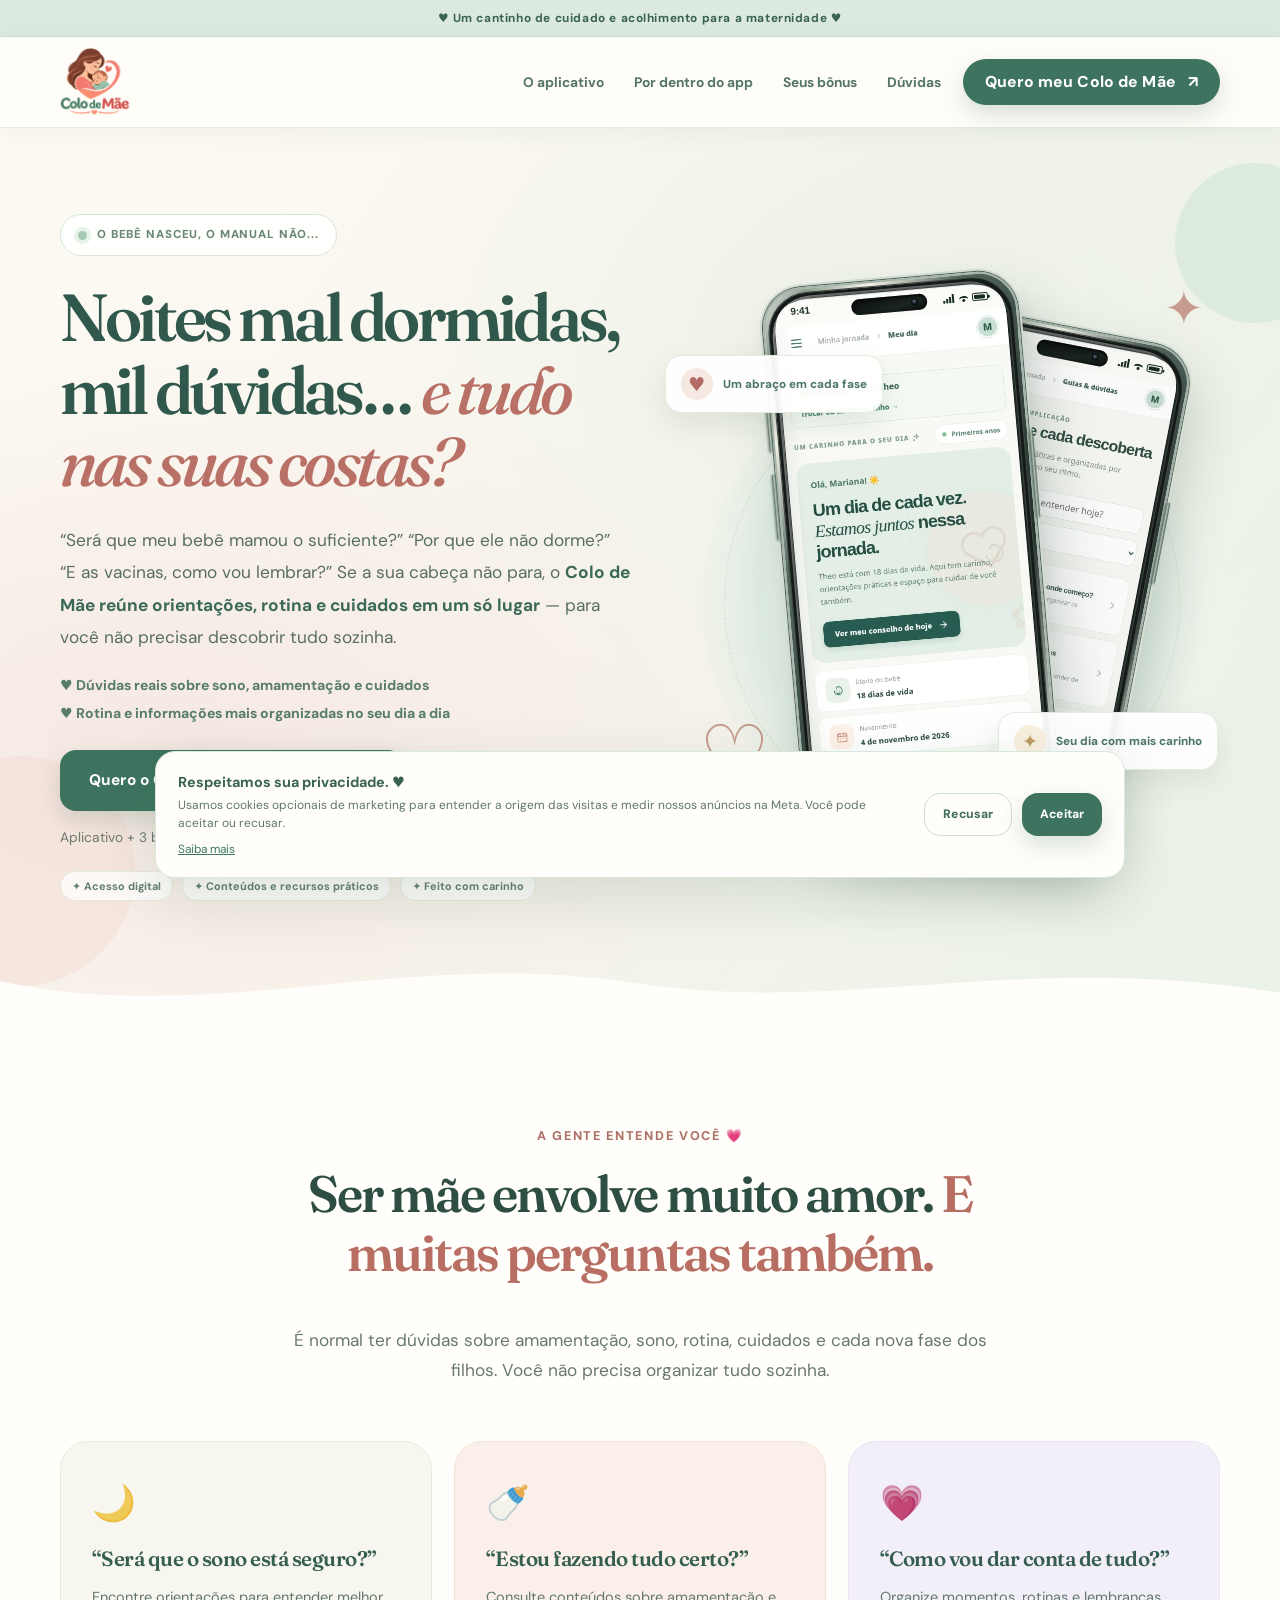
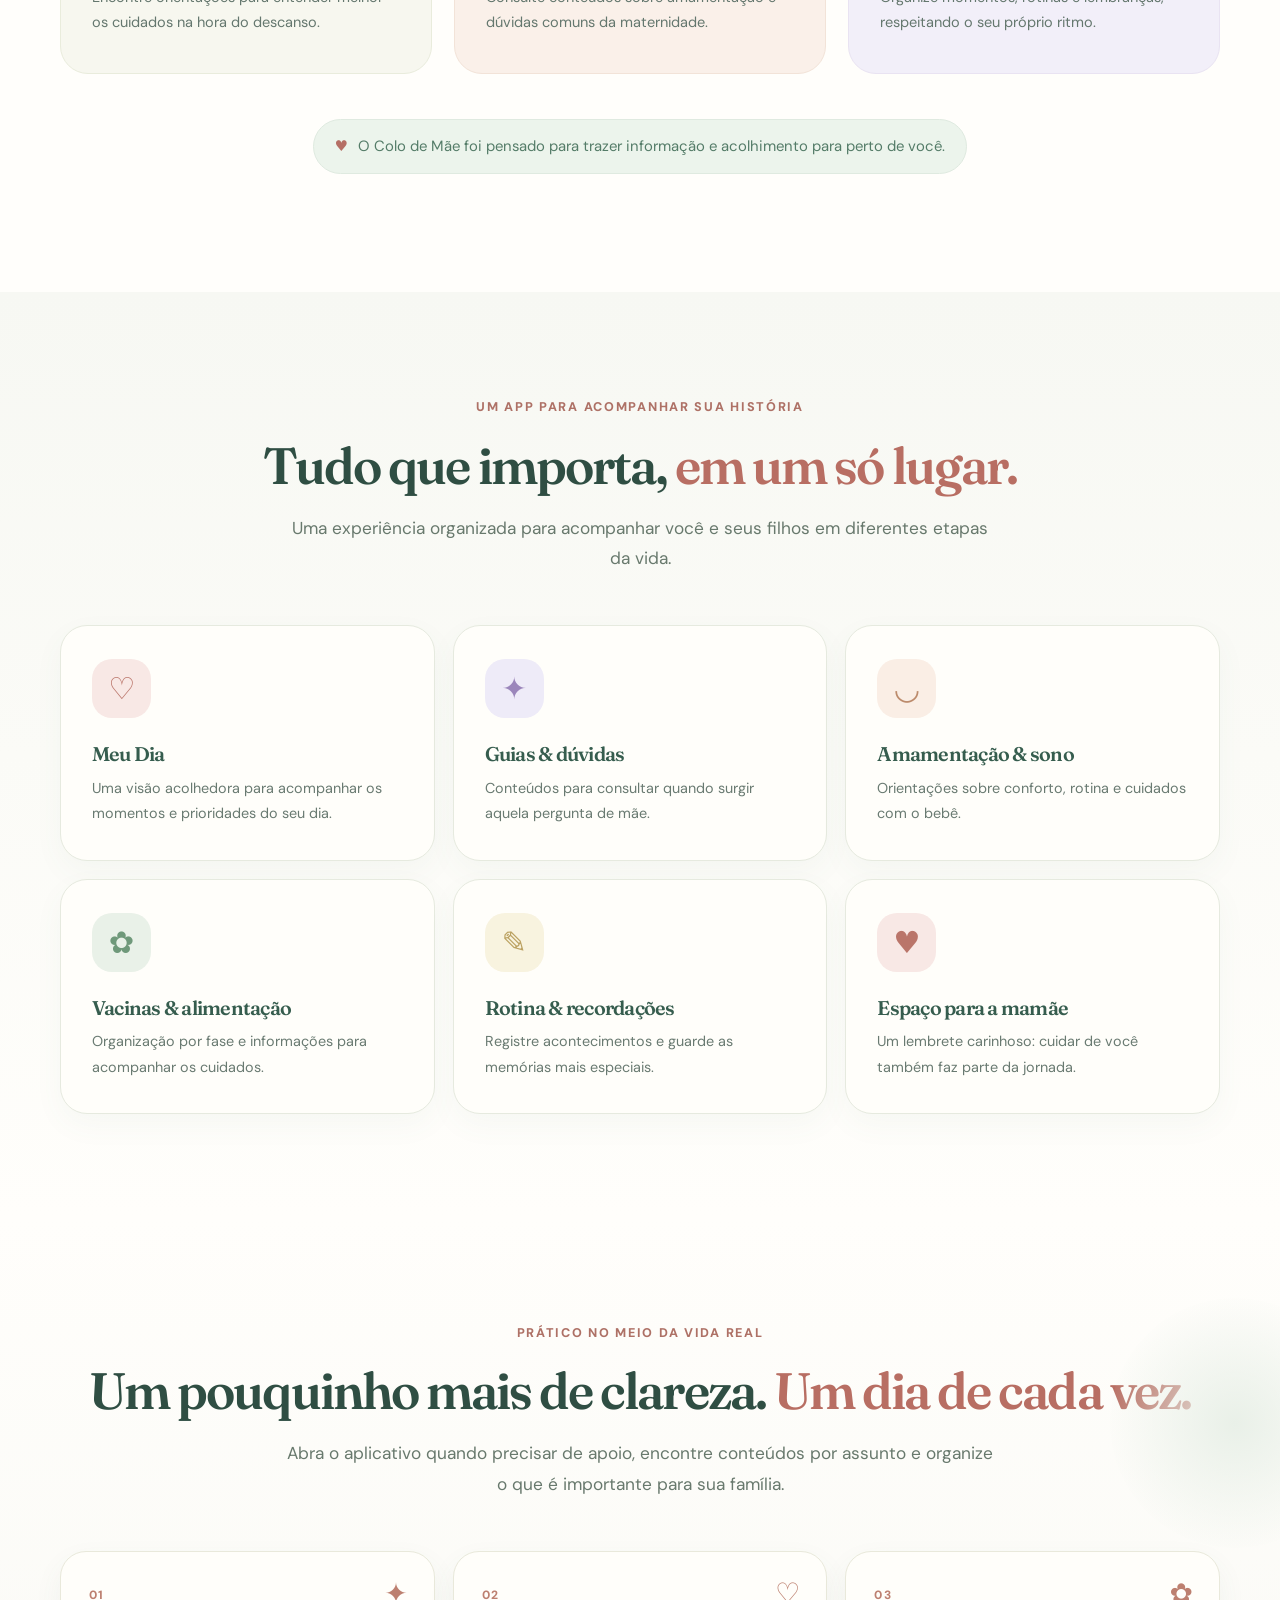
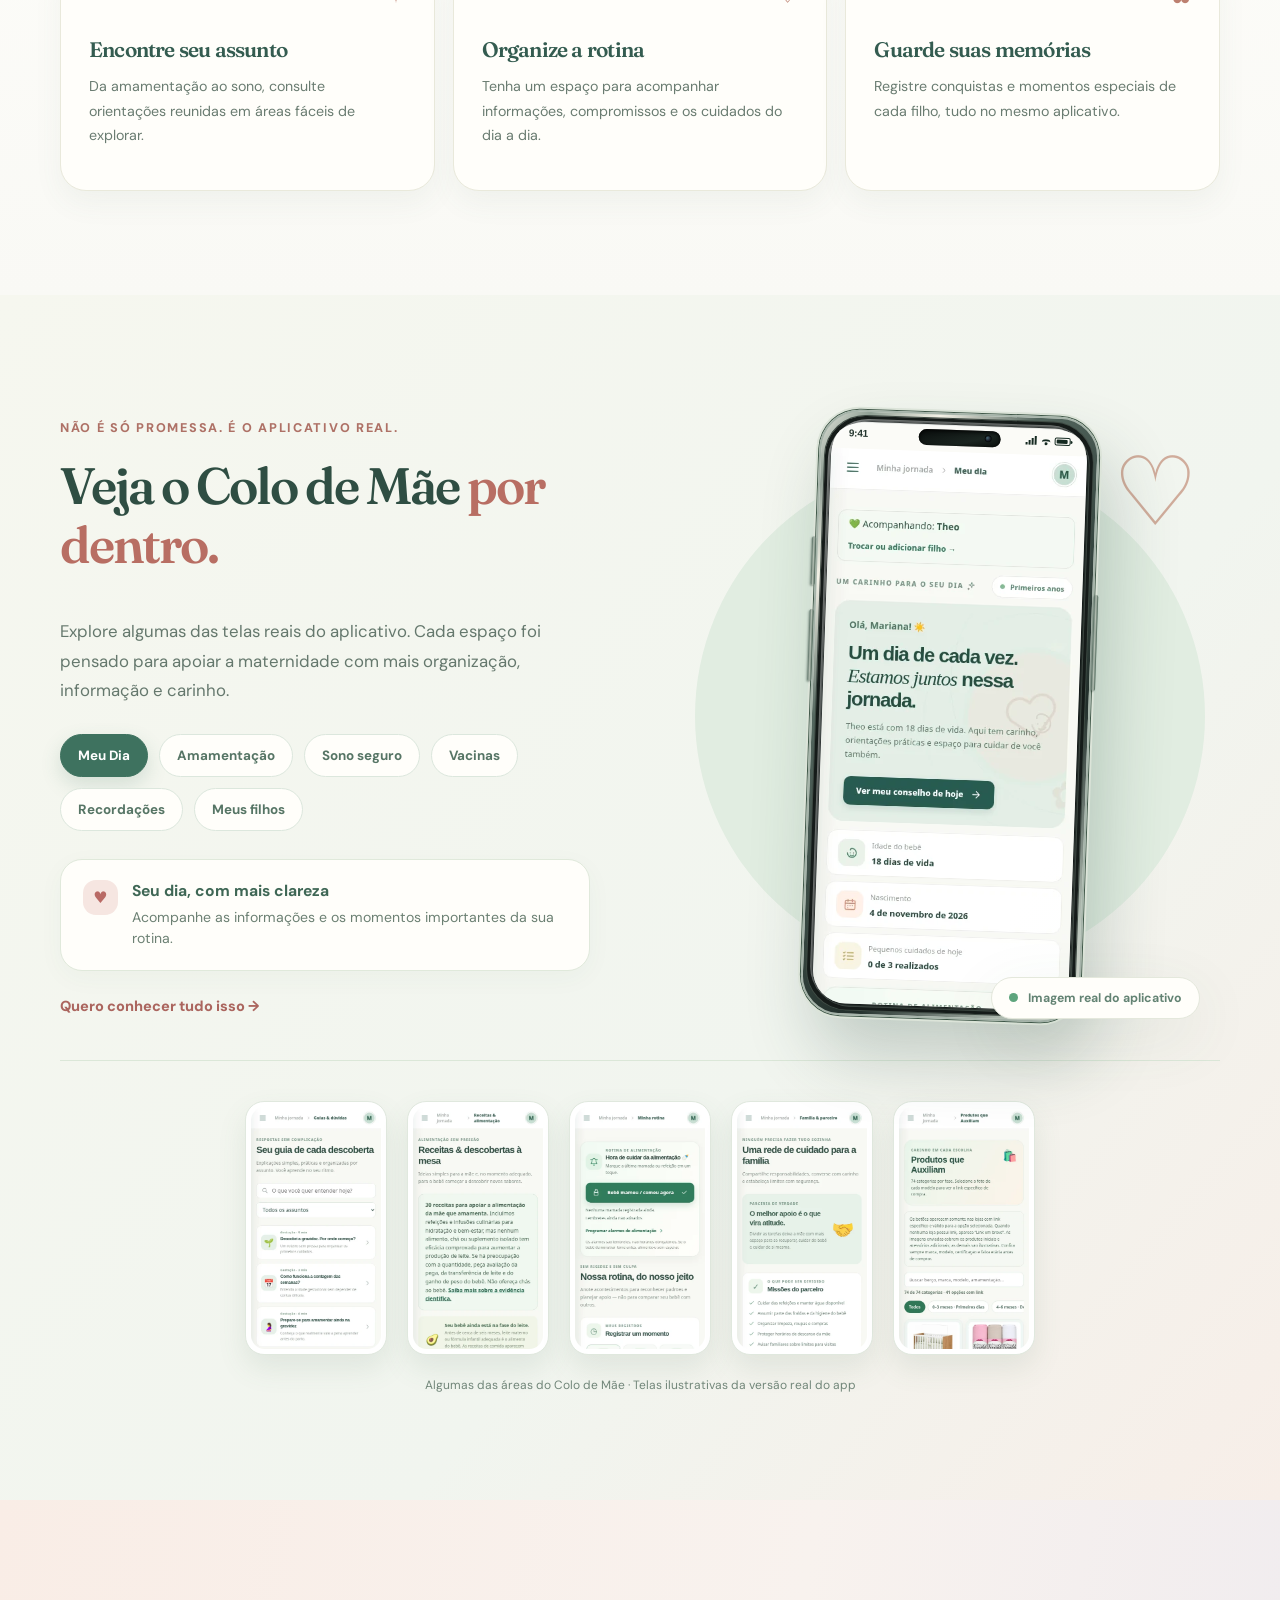
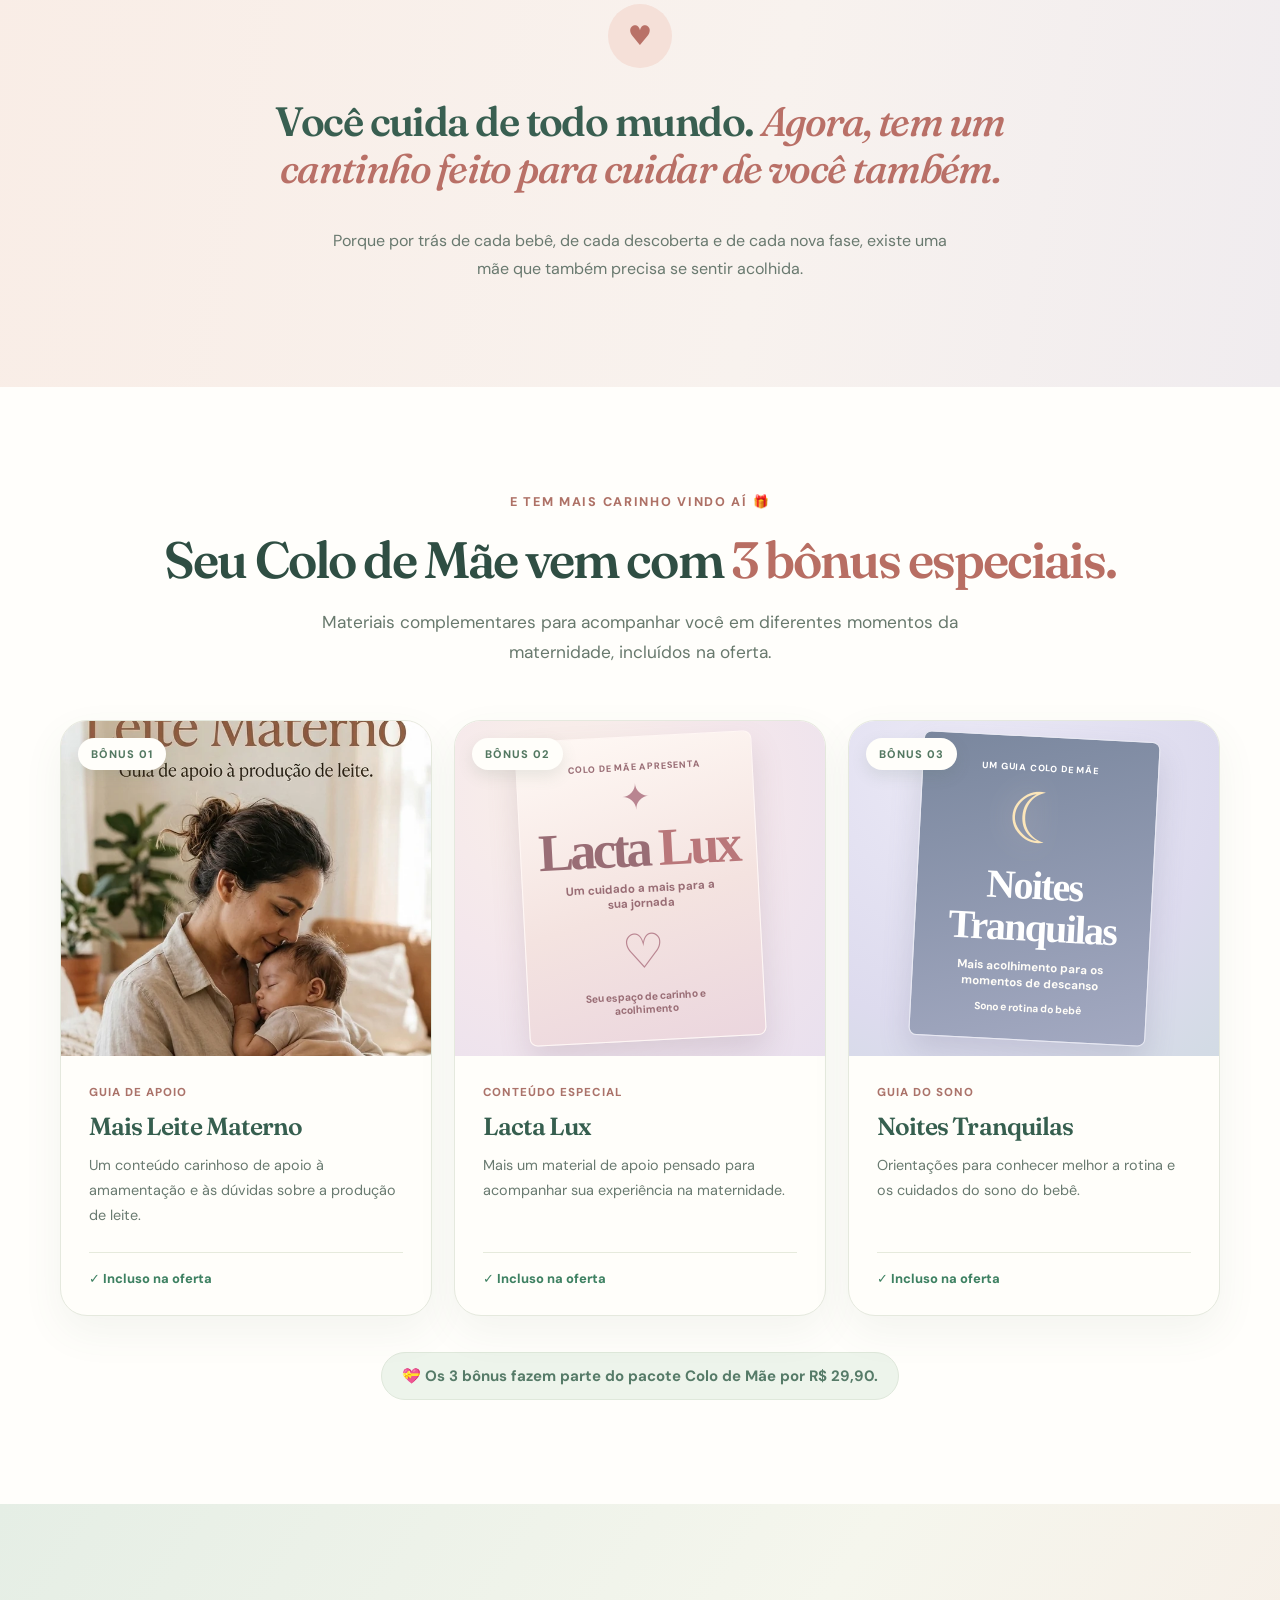
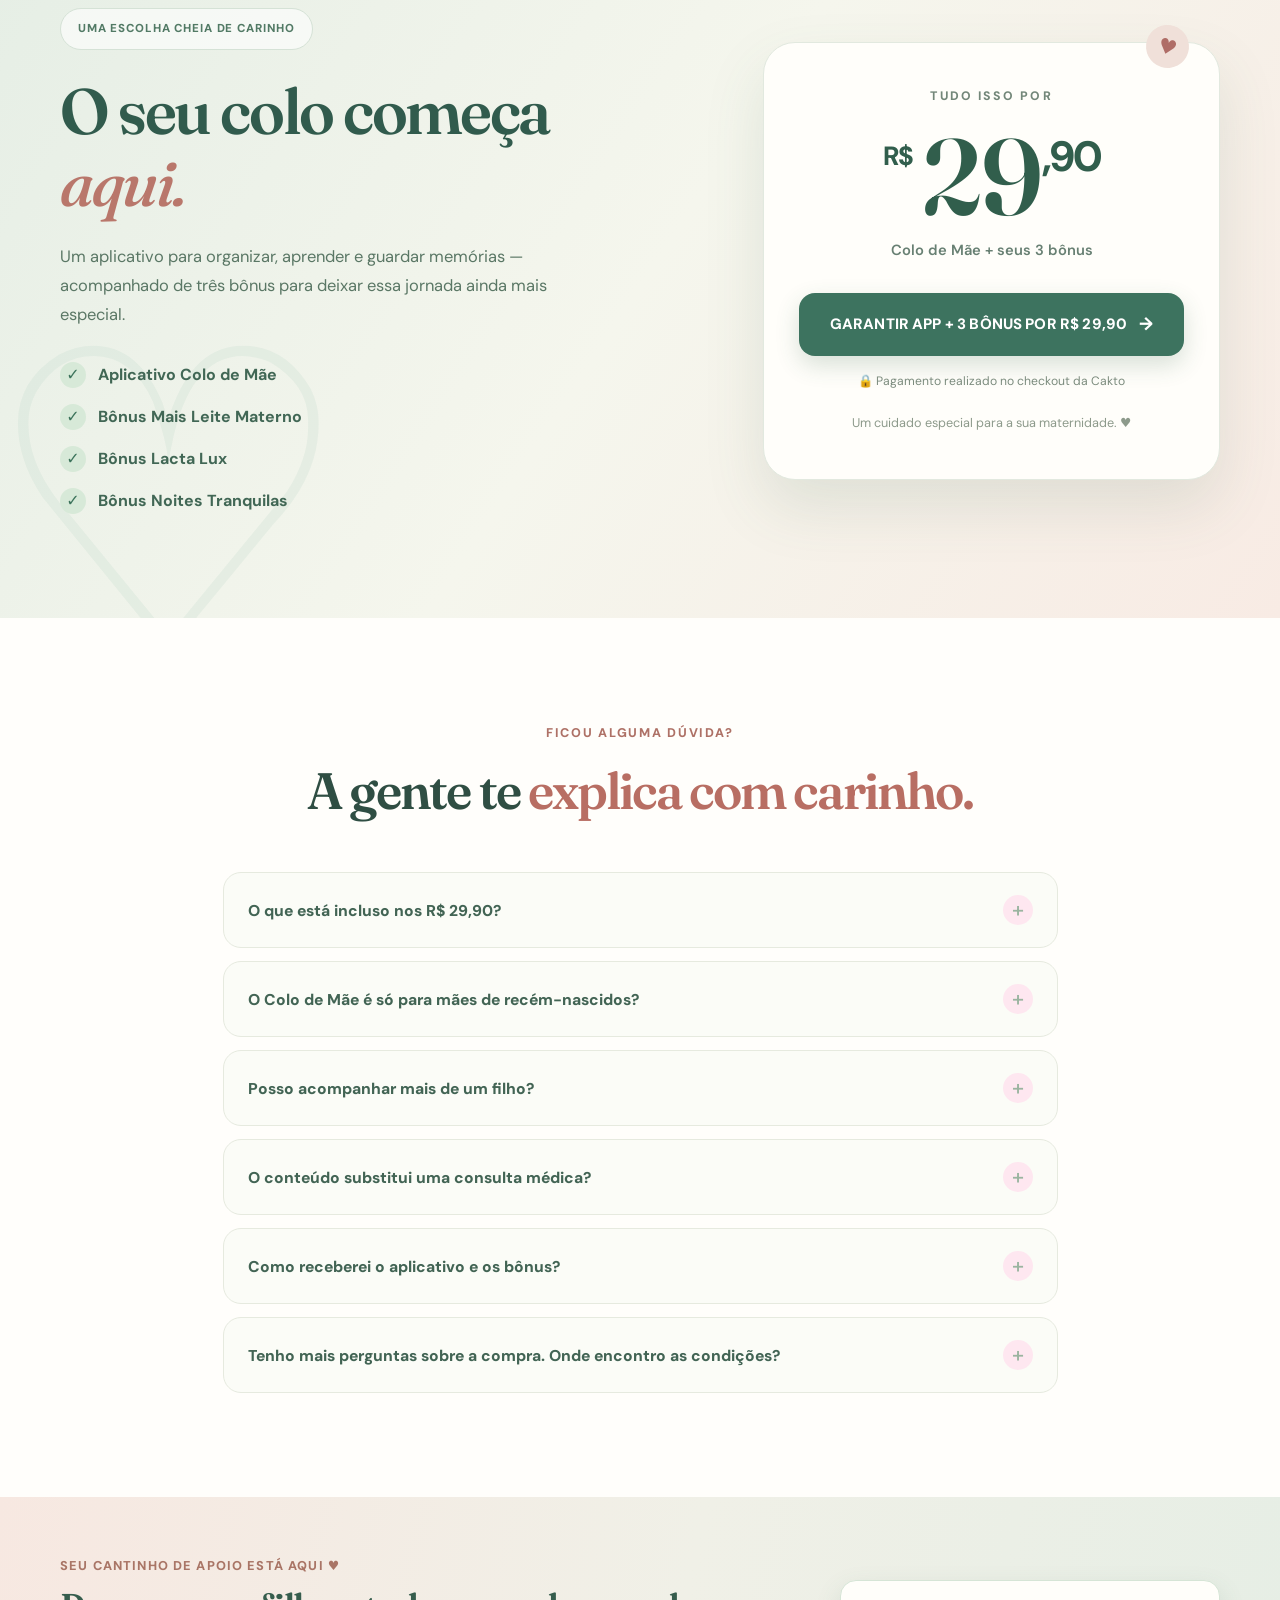
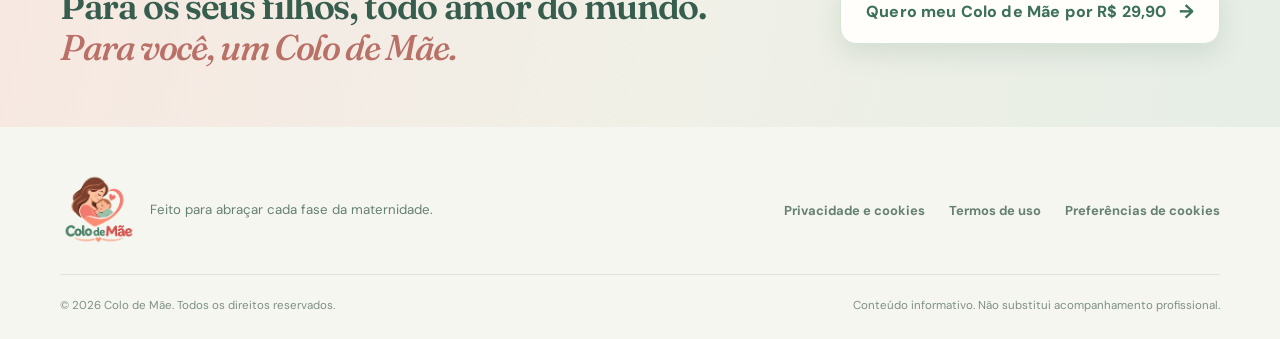
==== commit b7d4cd42: "site atualizado" ====
--- a/index.html
+++ b/index.html
@@ -1,163 +1,170 @@
-<!doctype html>
+<!DOCTYPE html>
+
 <html lang="pt-BR">
 <head>
-  <meta charset="UTF-8">
-  <meta name="viewport" content="width=device-width, initial-scale=1, viewport-fit=cover">
-  <meta name="theme-color" content="#fff5f8">
-  <meta name="description" content="O Colo de Mãe é seu espaço de organização, cuidado e acolhimento. Conheça o app e receba 3 bônus por R$ 29,90.">
-  <meta name="robots" content="index, follow">
-  <meta property="og:type" content="website">
-  <meta property="og:locale" content="pt_BR">
-  <meta property="og:title" content="Colo de Mãe — Toda mãe também merece colo">
-  <meta property="og:description" content="Orientações, rotina, cuidado e acolhimento em um só lugar. Aplicativo + 3 bônus por R$ 29,90.">
-  <meta property="og:image" content="assets/capa-compartilhamento.jpg">
-  <meta property="og:image:alt" content="Colo de Mãe: aplicativo e três bônus por R$ 29,90">
-  <title>Colo de Mãe | Toda mãe também merece colo</title>
-  <link rel="icon" href="assets/favicon.png" type="image/png">
-  <link rel="preconnect" href="https://fonts.googleapis.com">
-  <link rel="preconnect" href="https://fonts.gstatic.com" crossorigin>
-  <link href="https://fonts.googleapis.com/css2?family=DM+Sans:wght@400;500;600;700;800&family=Manrope:wght@400;500;600;700;800&display=swap" rel="stylesheet">
-  <link rel="stylesheet" href="css/style.css">
-  <script src="js/config.js" defer></script>
-  <script src="js/site.js" defer></script>
-  <script src="js/tracking.js" defer></script>
-  <!-- Meta Pixel: inicialização em js/tracking.js após consentimento de marketing.
+<meta charset="utf-8"/>
+<meta content="width=device-width, initial-scale=1, viewport-fit=cover" name="viewport"/>
+<meta content="#f8f7ef" name="theme-color"/>
+<meta content="O bebê nasceu, o manual não... O Colo de Mãe reúne orientações, rotina, cuidados e 3 bônus para apoiar a maternidade por R$ 29,90." name="description"/>
+<meta content="index, follow" name="robots"/>
+<meta content="website" property="og:type"/>
+<meta content="pt_BR" property="og:locale"/>
+<meta content="Colo de Mãe — O bebê nasceu, o manual não..." property="og:title"/>
+<meta content="Noites mal dormidas, muitas dúvidas? Descubra o Colo de Mãe: aplicativo + 3 bônus por R$ 29,90." property="og:description"/>
+<meta content="assets/capa-compartilhamento.jpg" property="og:image"/>
+<meta content="Colo de Mãe: aplicativo e três bônus por R$ 29,90" property="og:image:alt"/>
+<title>Colo de Mãe | O bebê nasceu, o manual não...</title>
+<link href="assets/favicon.png" rel="icon" type="image/png"/>
+<link href="https://fonts.googleapis.com" rel="preconnect"/>
+<link crossorigin="" href="https://fonts.gstatic.com" rel="preconnect"/>
+<link href="https://fonts.googleapis.com/css2?family=DM+Sans:wght@400;500;600;700;800&amp;family=Fraunces:wght@400;500;600;700&amp;display=swap" rel="stylesheet"/>
+<link href="css/style.css" rel="stylesheet"/><link href="css/pastel.css" rel="stylesheet"/>
+<script defer="" src="js/config.js"></script>
+<script defer="" src="js/site.js"></script>
+<script defer="" src="js/tracking.js"></script>
+<!-- Meta Pixel: inicialização em js/tracking.js após consentimento de marketing.
        ID: 1722078432606863 | eventos: PageView, ViewContent, InitiateCheckout. -->
-  <!-- Meta Pixel Code: fallback para navegadores sem JavaScript -->
-  <noscript><img height="1" width="1" style="display:none" alt=""
-    src="https://www.facebook.com/tr?id=1722078432606863&amp;ev=PageView&amp;noscript=1"></noscript>
-  <!-- End Meta Pixel Code -->
-</head>
+<!-- Meta Pixel Code: fallback para navegadores sem JavaScript -->
+<noscript><img alt="" height="1" src="https://www.facebook.com/tr?id=1722078432606863&amp;ev=PageView&amp;noscript=1" style="display:none" width="1"/></noscript>
+<!-- End Meta Pixel Code -->
+<link href="css/devices.css" rel="stylesheet"/></head>
 <body>
-  <a class="skip-link" href="#conteudo">Pular para o conteúdo</a>
-  <div class="announcement"><span class="announcement-heart" aria-hidden="true">♥</span> Maternidade com mais carinho, apoio e acolhimento <span class="announcement-heart" aria-hidden="true">♥</span></div>
-  <header class="site-header" id="topo">
-    <div class="container header-inner">
-      <a href="#topo" class="brand" aria-label="Colo de Mãe, voltar ao início"><img src="assets/logo.webp" alt="Colo de Mãe" width="86" height="86" decoding="async"></a>
-      <nav aria-label="Navegação principal" id="main-nav">
-        <a href="#beneficios">O aplicativo</a>
-        <a href="#por-dentro">Por dentro do app</a>
-        <a href="#bonus">Seus bônus</a>
-        <a href="#perguntas">Dúvidas</a>
-      </nav>
-      <a class="btn btn-small btn-primary header-cta" href="#oferta">Quero meu Colo de Mãe <span aria-hidden="true">↗</span></a>
-      <button class="mobile-menu-toggle" type="button" aria-expanded="false" aria-controls="main-nav" aria-label="Abrir menu">☰</button>
-    </div>
-  </header>
-
-  <main id="conteudo">
-    <section class="hero" aria-labelledby="hero-title">
-      <div class="hero-blob blob-one" aria-hidden="true"></div>
-      <div class="hero-blob blob-two" aria-hidden="true"></div>
-      <div class="container hero-grid">
-        <div class="hero-copy">
-          <p class="eyebrow"><span class="eyebrow-dot"></span> O apoio que abraça você nessa jornada</p>
-          <h1 id="hero-title">Toda mãe também <em>merece colo.</em></h1>
-          <p class="hero-description">Entre tantas dúvidas, tarefas e descobertas, existe um espaço pensado para você. <strong>Orientações, organização e acolhimento</strong> para viver a maternidade com mais leveza.</p>
-          <div class="hero-points"><span>♥ Da gestação ao crescimento dos filhos</span><span>♥ Um cantinho só seu, na palma da mão</span></div>
-          <a href="#oferta" class="btn btn-primary btn-large hero-action">Quero meu Colo de Mãe <span aria-hidden="true">→</span></a>
-          <p class="under-cta">Aplicativo + 3 bônus inclusos por <strong>R$ 29,90</strong></p>
-          <div class="hero-mini-badges"><span>✦ Acesso digital</span><span>✦ Conteúdos e recursos práticos</span><span>✦ Feito com carinho</span></div>
-        </div>
-        <div class="hero-art" aria-label="Demonstração real do aplicativo Colo de Mãe">
-          <div class="art-sparkle art-sparkle-a" aria-hidden="true">✦</div>
-          <div class="art-sparkle art-sparkle-b" aria-hidden="true">♡</div>
-          <div class="art-orbit" aria-hidden="true"></div>
-          <div class="phone phone-back" aria-hidden="true"><div class="phone-camera"></div><img src="assets/app-guias.webp" width="390" height="844" alt=""></div>
-          <div class="phone phone-front"><div class="phone-camera"></div><img src="assets/app-meu-dia.webp" width="390" height="844" fetchpriority="high" alt="Tela real do aplicativo: Meu Dia, com acompanhamento e organização da rotina"></div>
-          <div class="floating-chip chip-top"><span class="chip-icon">♥</span><span>Um abraço em cada fase</span></div>
-          <div class="floating-chip chip-bottom"><span class="chip-icon chip-stars">✦</span><span>Seu dia com mais carinho</span></div>
-        </div>
-      </div>
-      <div class="hero-wave" aria-hidden="true"><svg viewBox="0 0 1440 90" preserveAspectRatio="none"><path d="M0 41C240 96 456 1 713 43C954 83 1145 3 1440 55V90H0Z" fill="#fff"></path></svg></div>
-    </section>
-
-    <section class="empathy section" id="beneficios" aria-labelledby="empathy-title">
-      <div class="container narrow text-center">
-        <p class="section-kicker">A gente entende você 💗</p>
-        <h2 id="empathy-title">Ser mãe envolve muito amor. <span class="accent">E muitas perguntas também.</span></h2>
-        <p class="section-lead">É normal ter dúvidas sobre amamentação, sono, rotina, cuidados e cada nova fase dos filhos. Você não precisa organizar tudo sozinha.</p>
-      </div>
-      <div class="container empathy-cards">
-        <article class="soft-card"><span class="feature-emoji" aria-hidden="true">🌙</span><h3>“Será que o sono está seguro?”</h3><p>Encontre orientações para entender melhor os cuidados na hora do descanso.</p></article>
-        <article class="soft-card"><span class="feature-emoji" aria-hidden="true">🍼</span><h3>“Estou fazendo tudo certo?”</h3><p>Consulte conteúdos sobre amamentação e dúvidas comuns da maternidade.</p></article>
-        <article class="soft-card"><span class="feature-emoji" aria-hidden="true">💗</span><h3>“Como vou dar conta de tudo?”</h3><p>Organize momentos, rotinas e lembranças, respeitando o seu próprio ritmo.</p></article>
-      </div>
-      <div class="container text-center"><p class="gentle-note"><span aria-hidden="true">♥</span> O Colo de Mãe foi pensado para trazer informação e acolhimento para perto de você.</p></div>
-    </section>
-
-    <section class="feature-section section" aria-labelledby="feature-title">
-      <div class="container">
-        <div class="section-heading text-center"><p class="section-kicker">Um app para acompanhar sua história</p><h2 id="feature-title">Tudo que importa, <span class="accent">em um só lugar.</span></h2><p class="section-lead">Uma experiência organizada para acompanhar você e seus filhos em diferentes etapas da vida.</p></div>
-        <div class="feature-grid">
-          <article class="feature-tile"><div class="tile-icon icon-pink">♡</div><h3>Meu Dia</h3><p>Uma visão acolhedora para acompanhar os momentos e prioridades do seu dia.</p></article>
-          <article class="feature-tile"><div class="tile-icon icon-purple">✦</div><h3>Guias & dúvidas</h3><p>Conteúdos para consultar quando surgir aquela pergunta de mãe.</p></article>
-          <article class="feature-tile"><div class="tile-icon icon-peach">◡</div><h3>Amamentação & sono</h3><p>Orientações sobre conforto, rotina e cuidados com o bebê.</p></article>
-          <article class="feature-tile"><div class="tile-icon icon-green">✿</div><h3>Vacinas & alimentação</h3><p>Organização por fase e informações para acompanhar os cuidados.</p></article>
-          <article class="feature-tile"><div class="tile-icon icon-yellow">✎</div><h3>Rotina & recordações</h3><p>Registre acontecimentos e guarde as memórias mais especiais.</p></article>
-          <article class="feature-tile"><div class="tile-icon icon-pink">♥</div><h3>Espaço para a mamãe</h3><p>Um lembrete carinhoso: cuidar de você também faz parte da jornada.</p></article>
-        </div>
-      </div>
-    </section>
-
-    <section class="screens-section section" id="por-dentro" aria-labelledby="screens-title">
-      <div class="container screens-grid">
-        <div class="screens-intro">
-          <p class="section-kicker">Não é só promessa. É o aplicativo real.</p>
-          <h2 id="screens-title">Veja o Colo de Mãe <span class="accent">por dentro.</span></h2>
-          <p>Explore algumas das telas reais do aplicativo. Cada espaço foi pensado para apoiar a maternidade com mais organização, informação e carinho.</p>
-          <div class="screens-tabs" role="group" aria-label="Escolha uma tela do aplicativo">
-            <button class="screen-tab active" data-screen="meu-dia" type="button" aria-pressed="true">Meu Dia</button>
-            <button class="screen-tab" data-screen="amamentacao" type="button" aria-pressed="false">Amamentação</button>
-            <button class="screen-tab" data-screen="sono" type="button" aria-pressed="false">Sono seguro</button>
-            <button class="screen-tab" data-screen="vacinas" type="button" aria-pressed="false">Vacinas</button>
-            <button class="screen-tab" data-screen="recordacoes" type="button" aria-pressed="false">Recordações</button>
-            <button class="screen-tab" data-screen="meus-filhos" type="button" aria-pressed="false">Meus filhos</button>
-          </div>
-          <div class="screen-caption" id="screen-caption" aria-live="polite"><span class="caption-icon">♥</span><div><strong>Seu dia, com mais clareza</strong><p>Acompanhe as informações e os momentos importantes da sua rotina.</p></div></div>
-          <a class="text-link" href="#oferta">Quero conhecer tudo isso <span aria-hidden="true">→</span></a>
-        </div>
-        <div class="screens-stage">
-          <div class="stage-heart" aria-hidden="true">♡</div><div class="stage-circle" aria-hidden="true"></div>
-          <div class="phone phone-showcase"><div class="phone-camera"></div><img id="active-screen" src="assets/app-meu-dia.webp" width="390" height="844" loading="eager" alt="Tela real do Colo de Mãe: Meu Dia"></div>
-          <div class="stage-label"><span class="stage-label-dot"></span> Imagem real do aplicativo</div>
-        </div>
-      </div>
-      <div class="container mini-gallery"><div class="gallery-item"><img src="assets/app-guias.webp" width="390" height="844" loading="eager" alt="Tela de guias e dúvidas"></div><div class="gallery-item"><img src="assets/app-alimentacao.webp" width="390" height="844" loading="eager" alt="Tela de receitas e alimentação"></div><div class="gallery-item"><img src="assets/app-rotina.webp" width="390" height="844" loading="eager" alt="Tela Minha Rotina"></div><div class="gallery-item"><img src="assets/app-familia.webp" width="390" height="844" loading="eager" alt="Tela Família e Parceiro"></div><div class="gallery-item"><img src="assets/app-produtos.webp" width="390" height="844" loading="eager" alt="Tela de produtos que auxiliam"></div></div>
-      <p class="center-gallery-note">Algumas das áreas do Colo de Mãe · Telas ilustrativas da versão real do app</p>
-    </section>
-
-    <section class="interlude section" aria-labelledby="interlude-title"><div class="container interlude-inner"><div class="interlude-icon" aria-hidden="true">♥</div><h2 id="interlude-title">Você cuida de todo mundo. <em>Agora, tem um cantinho feito para cuidar de você também.</em></h2><p>Porque por trás de cada bebê, de cada descoberta e de cada nova fase, existe uma mãe que também precisa se sentir acolhida.</p></div></section>
-
-    <section class="bonus-section section" id="bonus" aria-labelledby="bonus-title"><div class="container"><div class="section-heading text-center"><p class="section-kicker">E tem mais carinho vindo aí 🎁</p><h2 id="bonus-title">Seu Colo de Mãe vem com <span class="accent">3 bônus especiais.</span></h2><p class="section-lead">Materiais complementares para acompanhar você em diferentes momentos da maternidade, incluídos na oferta.</p></div>
-      <div class="bonus-grid">
-        <article class="bonus-card"><div class="bonus-visual bonus-visual-photo"><img src="assets/bonus-leite.webp" loading="eager" alt="Capa Mais Leite Materno — Guia de apoio à produção de leite"><span class="bonus-stamp">BÔNUS 01</span></div><div class="bonus-content"><p class="bonus-category">Guia de apoio</p><h3>Mais Leite Materno</h3><p>Um conteúdo carinhoso de apoio à amamentação e às dúvidas sobre a produção de leite.</p><div class="bonus-included">✓ Incluso na oferta</div></div></article>
-        <article class="bonus-card"><div class="bonus-visual bonus-visual-lacta"><div class="lacta-cover"><span class="cover-overline">COLO DE MÃE APRESENTA</span><span class="lacta-spark">✦</span><strong>Lacta <em>Lux</em></strong><span class="cover-subtitle">Um cuidado a mais para a sua jornada</span><span class="cover-graphic">♡</span><span class="cover-bottom">Seu espaço de carinho e acolhimento</span></div><span class="bonus-stamp">BÔNUS 02</span></div><div class="bonus-content"><p class="bonus-category">Conteúdo especial</p><h3>Lacta Lux</h3><p>Mais um material de apoio pensado para acompanhar sua experiência na maternidade.</p><div class="bonus-included">✓ Incluso na oferta</div></div></article>
-        <article class="bonus-card"><div class="bonus-visual bonus-visual-noites"><div class="noites-cover"><span class="cover-overline">UM GUIA COLO DE MÃE</span><span class="moon-shape">☾</span><strong>Noites<br>Tranquilas</strong><span class="cover-subtitle">Mais acolhimento para os momentos de descanso</span><span class="cover-bottom">Sono e rotina do bebê</span></div><span class="bonus-stamp">BÔNUS 03</span></div><div class="bonus-content"><p class="bonus-category">Guia do sono</p><h3>Noites Tranquilas</h3><p>Orientações para conhecer melhor a rotina e os cuidados do sono do bebê.</p><div class="bonus-included">✓ Incluso na oferta</div></div></article>
-      </div>
-      <div class="bonus-note">💝 Os 3 bônus fazem parte do pacote Colo de Mãe por R$ 29,90.</div>
-    </div></section>
-
-    <section class="offer-section section" id="oferta" aria-labelledby="offer-title"><div class="container offer-grid"><div class="offer-copy"><p class="eyebrow offer-eyebrow">UMA ESCOLHA CHEIA DE CARINHO</p><h2 id="offer-title">O seu colo começa <em>aqui.</em></h2><p>Um aplicativo para organizar, aprender e guardar memórias — acompanhado de três bônus para deixar essa jornada ainda mais especial.</p><ul class="offer-checks"><li><span>✓</span> Aplicativo Colo de Mãe</li><li><span>✓</span> Bônus Mais Leite Materno</li><li><span>✓</span> Bônus Lacta Lux</li><li><span>✓</span> Bônus Noites Tranquilas</li></ul></div>
-      <div class="offer-card"><div class="offer-label">TUDO ISSO POR</div><div class="offer-price"><span class="currency">R$</span><span>29</span><span class="cents">,90</span></div><p class="offer-value-caption">Colo de Mãe + seus 3 bônus</p><a href="#" data-checkout class="btn btn-purchase">SIM! QUERO MEU COLO DE MÃE <span aria-hidden="true">→</span></a><div class="secure-note"><span aria-hidden="true">🔒</span> Você será direcionada ao checkout de pagamento</div><p class="offer-no-pressure">Um cuidado especial para a sua maternidade. ♥</p></div>
-    </div></section>
-
-    <section class="faq-section section" id="perguntas" aria-labelledby="faq-title"><div class="container faq-wrap"><div class="section-heading text-center"><p class="section-kicker">Ficou alguma dúvida?</p><h2 id="faq-title">A gente te <span class="accent">explica com carinho.</span></h2></div><div class="faq-list">
-      <details><summary>O que está incluso nos R$ 29,90?<span class="faq-plus">+</span></summary><p>O aplicativo Colo de Mãe e os três bônus apresentados: Mais Leite Materno, Lacta Lux e Noites Tranquilas.</p></details>
-      <details><summary>O Colo de Mãe é só para mães de recém-nascidos?<span class="faq-plus">+</span></summary><p>Não. O aplicativo foi pensado para acompanhar desde a gestação até outras fases da vida dos filhos, com organização de perfis, cuidados e recordações.</p></details>
-      <details><summary>Posso acompanhar mais de um filho?<span class="faq-plus">+</span></summary><p>Sim. O aplicativo possui uma área de perfis para adicionar e acompanhar seus filhos.</p></details>
-      <details><summary>O conteúdo substitui uma consulta médica?<span class="faq-plus">+</span></summary><p>Não. O Colo de Mãe oferece conteúdo educativo e recursos de organização; recomendações individuais de saúde devem ser obtidas com profissionais habilitados.</p></details>
-      <details><summary>Como receberei o aplicativo e os bônus?<span class="faq-plus">+</span></summary><p>O produto é digital. Os detalhes de pagamento e de entrega/acesso devem ser apresentados no checkout oficial.</p></details>
-      <details><summary>Tenho mais perguntas sobre a compra. Onde encontro as condições?<span class="faq-plus">+</span></summary><p>As informações sobre meios de pagamento e eventuais condições de garantia ou reembolso devem constar no checkout oficial da oferta.</p></details>
-    </div></div></section>
-
-    <section class="final-cta"><div class="container final-cta-inner"><div><p>Seu cantinho de apoio está aqui ♥</p><h2>Para os seus filhos, todo amor do mundo. <em>Para você, um Colo de Mãe.</em></h2></div><a href="#oferta" class="btn btn-white">Quero meu Colo de Mãe por R$ 29,90 <span aria-hidden="true">→</span></a></div></section>
-  </main>
-
-  <footer class="footer"><div class="container footer-row"><div class="footer-brand"><img src="assets/logo.webp" alt="Colo de Mãe" width="78" height="78" loading="eager"><p>Feito para abraçar cada fase da maternidade.</p></div><div class="footer-links"><a href="privacidade.html">Privacidade e cookies</a><a href="termos.html">Termos de uso</a><button id="cookie-settings" type="button">Preferências de cookies</button></div></div><div class="container footer-bottom"><span>© <span id="year"></span> Colo de Mãe. Todos os direitos reservados.</span><span>Conteúdo informativo. Não substitui acompanhamento profissional.</span></div></footer>
-
-  <div class="cookie-bar" id="cookie-banner" hidden role="region" aria-label="Preferências de cookies"><div class="cookie-text"><strong>Respeitamos sua privacidade. ♥</strong><p>Usamos cookies opcionais de marketing para entender a origem das visitas e medir nossos anúncios na Meta. Você pode aceitar ou recusar.</p><a href="privacidade.html">Saiba mais</a></div><div class="cookie-actions"><button id="cookie-reject" type="button" class="btn btn-outline btn-cookie">Recusar</button><button id="cookie-accept" type="button" class="btn btn-primary btn-cookie">Aceitar</button></div></div>
-  <div id="checkout-modal" class="modal" hidden role="dialog" aria-modal="true" aria-labelledby="modal-title"><div class="modal-backdrop" data-close-modal></div><div class="modal-panel"><button type="button" class="modal-close" data-close-modal aria-label="Fechar">×</button><div class="modal-icon">♥</div><h2 id="modal-title">Falta só conectar o pagamento</h2><p>O site está preparado com o valor de <strong>R$ 29,90</strong>, mas o link do checkout ainda não foi informado. Adicione o endereço do checkout em <code>js/config.js</code> para ativar todos os botões de compra.</p><button type="button" class="btn btn-primary" data-close-modal>Entendi</button></div></div>
-  <noscript><div class="noscript-warning">Este site funciona melhor com JavaScript ativado. Para comprar, verifique o endereço do checkout com a responsável pela oferta.</div></noscript>
+<a class="skip-link" href="#conteudo">Pular para o conteúdo</a>
+<div class="announcement">♥  Um cantinho de cuidado e acolhimento para a maternidade  ♥</div>
+<header class="site-header" id="topo">
+<div class="container header-inner">
+<a aria-label="Colo de Mãe, voltar ao início" class="brand" href="#topo"><img alt="Colo de Mãe" decoding="async" height="86" src="assets/logo.webp" width="86"/></a>
+<nav aria-label="Navegação principal" id="main-nav">
+<a href="#beneficios">O aplicativo</a>
+<a href="#por-dentro">Por dentro do app</a>
+<a href="#bonus">Seus bônus</a>
+<a href="#perguntas">Dúvidas</a>
+</nav>
+<a class="btn btn-small btn-primary header-cta" href="#oferta"><span class="header-cta-label-long">Quero meu Colo de Mãe</span><span class="header-cta-label-short">Quero acessar</span><span aria-hidden="true" class="header-cta-arrow">↗</span></a>
+<button aria-controls="main-nav" aria-expanded="false" aria-label="Abrir menu" class="mobile-menu-toggle" type="button">☰</button>
+</div>
+</header>
+<main id="conteudo">
+<section aria-labelledby="hero-title" class="hero">
+<div aria-hidden="true" class="hero-blob blob-one"></div>
+<div aria-hidden="true" class="hero-blob blob-two"></div>
+<div class="container hero-grid">
+<div class="hero-copy">
+<p class="eyebrow"><span class="eyebrow-dot"></span> O bebê nasceu, o manual não...</p>
+<h1 id="hero-title">Noites mal dormidas, mil dúvidas… <em>e tudo nas suas costas?</em></h1>
+<p class="hero-description">“Será que meu bebê mamou o suficiente?” “Por que ele não dorme?” “E as vacinas, como vou lembrar?” Se a sua cabeça não para, o <strong>Colo de Mãe reúne orientações, rotina e cuidados em um só lugar</strong> — para você não precisar descobrir tudo sozinha.</p>
+<div class="hero-points"><span>♥ Dúvidas reais sobre sono, amamentação e cuidados</span><span>♥ Rotina e informações mais organizadas no seu dia a dia</span></div>
+<a class="btn btn-primary btn-large hero-action" href="#oferta">Quero o Colo de Mãe por R$ 29,90 <span aria-hidden="true">→</span></a>
+<p class="under-cta">Aplicativo + 3 bônus inclusos por <strong>R$ 29,90</strong></p>
+<div class="hero-mini-badges"><span>✦ Acesso digital</span><span>✦ Conteúdos e recursos práticos</span><span>✦ Feito com carinho</span></div>
+</div>
+<div aria-label="Demonstração real do aplicativo Colo de Mãe" class="hero-art">
+<div aria-hidden="true" class="art-sparkle art-sparkle-a">✦</div>
+<div aria-hidden="true" class="art-sparkle art-sparkle-b">♡</div>
+<div aria-hidden="true" class="art-orbit"></div>
+<div aria-hidden="true" aria-label="Demonstração do aplicativo em smartphone realista" class="phone phone-back"><div class="phone-camera"></div><div class="device-screen"><img alt="" height="844" src="assets/app-guias.webp" width="390"/></div><div aria-hidden="true" class="device-status"><span class="device-time">9:41</span><span class="device-signals"><span class="device-signal-bars"></span><span class="device-wifi"></span><span class="device-battery"></span></span></div><span aria-hidden="true" class="device-glass"></span><span aria-hidden="true" class="device-button-left"></span><span aria-hidden="true" class="device-button-lower"></span><span aria-hidden="true" class="device-button-right"></span></div>
+<div aria-label="Demonstração do aplicativo em smartphone realista" class="phone phone-front"><div class="phone-camera"></div><div class="device-screen"><img alt="Tela real do aplicativo: Meu Dia, com acompanhamento e organização da rotina" fetchpriority="high" height="844" src="assets/app-meu-dia.webp" width="390"/></div><div aria-hidden="true" class="device-status"><span class="device-time">9:41</span><span class="device-signals"><span class="device-signal-bars"></span><span class="device-wifi"></span><span class="device-battery"></span></span></div><span aria-hidden="true" class="device-glass"></span><span aria-hidden="true" class="device-button-left"></span><span aria-hidden="true" class="device-button-lower"></span><span aria-hidden="true" class="device-button-right"></span></div>
+<div class="floating-chip chip-top"><span class="chip-icon">♥</span><span>Um abraço em cada fase</span></div>
+<div class="floating-chip chip-bottom"><span class="chip-icon chip-stars">✦</span><span>Seu dia com mais carinho</span></div>
+</div>
+</div>
+<div aria-hidden="true" class="hero-wave"><svg preserveaspectratio="none" viewbox="0 0 1440 90"><path d="M0 41C240 96 456 1 713 43C954 83 1145 3 1440 55V90H0Z" fill="#fff"></path></svg></div>
+</section>
+<section aria-labelledby="empathy-title" class="empathy section" id="beneficios">
+<div class="container narrow text-center">
+<p class="section-kicker">A gente entende você 💗</p>
+<h2 id="empathy-title">Ser mãe envolve muito amor. <span class="accent">E muitas perguntas também.</span></h2>
+<p class="section-lead">É normal ter dúvidas sobre amamentação, sono, rotina, cuidados e cada nova fase dos filhos. Você não precisa organizar tudo sozinha.</p>
+</div>
+<div class="container empathy-cards">
+<article class="soft-card"><span aria-hidden="true" class="feature-emoji">🌙</span><h3>“Será que o sono está seguro?”</h3><p>Encontre orientações para entender melhor os cuidados na hora do descanso.</p></article>
+<article class="soft-card"><span aria-hidden="true" class="feature-emoji">🍼</span><h3>“Estou fazendo tudo certo?”</h3><p>Consulte conteúdos sobre amamentação e dúvidas comuns da maternidade.</p></article>
+<article class="soft-card"><span aria-hidden="true" class="feature-emoji">💗</span><h3>“Como vou dar conta de tudo?”</h3><p>Organize momentos, rotinas e lembranças, respeitando o seu próprio ritmo.</p></article>
+</div>
+<div class="container text-center"><p class="gentle-note"><span aria-hidden="true">♥</span> O Colo de Mãe foi pensado para trazer informação e acolhimento para perto de você.</p></div>
+</section>
+<section aria-labelledby="feature-title" class="feature-section section">
+<div class="container">
+<div class="section-heading text-center"><p class="section-kicker">Um app para acompanhar sua história</p><h2 id="feature-title">Tudo que importa, <span class="accent">em um só lugar.</span></h2><p class="section-lead">Uma experiência organizada para acompanhar você e seus filhos em diferentes etapas da vida.</p></div>
+<div class="feature-grid">
+<article class="feature-tile"><div class="tile-icon icon-pink">♡</div><h3>Meu Dia</h3><p>Uma visão acolhedora para acompanhar os momentos e prioridades do seu dia.</p></article>
+<article class="feature-tile"><div class="tile-icon icon-purple">✦</div><h3>Guias &amp; dúvidas</h3><p>Conteúdos para consultar quando surgir aquela pergunta de mãe.</p></article>
+<article class="feature-tile"><div class="tile-icon icon-peach">◡</div><h3>Amamentação &amp; sono</h3><p>Orientações sobre conforto, rotina e cuidados com o bebê.</p></article>
+<article class="feature-tile"><div class="tile-icon icon-green">✿</div><h3>Vacinas &amp; alimentação</h3><p>Organização por fase e informações para acompanhar os cuidados.</p></article>
+<article class="feature-tile"><div class="tile-icon icon-yellow">✎</div><h3>Rotina &amp; recordações</h3><p>Registre acontecimentos e guarde as memórias mais especiais.</p></article>
+<article class="feature-tile"><div class="tile-icon icon-pink">♥</div><h3>Espaço para a mamãe</h3><p>Um lembrete carinhoso: cuidar de você também faz parte da jornada.</p></article>
+</div>
+</div>
+</section>
+<section aria-labelledby="steps-title" class="steps-section section" id="como-funciona">
+<div class="container">
+<div class="section-heading text-center">
+<p class="section-kicker">Prático no meio da vida real</p>
+<h2 id="steps-title">Um pouquinho mais de clareza. <span class="accent">Um dia de cada vez.</span></h2>
+<p class="section-lead">Abra o aplicativo quando precisar de apoio, encontre conteúdos por assunto e organize o que é importante para sua família.</p>
+</div>
+<div class="steps-grid">
+<article class="step-card"><span class="step-number">01</span><span aria-hidden="true" class="step-symbol">✦</span><h3>Encontre seu assunto</h3><p>Da amamentação ao sono, consulte orientações reunidas em áreas fáceis de explorar.</p></article>
+<article class="step-card"><span class="step-number">02</span><span aria-hidden="true" class="step-symbol">♡</span><h3>Organize a rotina</h3><p>Tenha um espaço para acompanhar informações, compromissos e os cuidados do dia a dia.</p></article>
+<article class="step-card"><span class="step-number">03</span><span aria-hidden="true" class="step-symbol">✿</span><h3>Guarde suas memórias</h3><p>Registre conquistas e momentos especiais de cada filho, tudo no mesmo aplicativo.</p></article>
+</div>
+</div>
+</section>
+<section aria-labelledby="screens-title" class="screens-section section" id="por-dentro">
+<div class="container screens-grid">
+<div class="screens-intro">
+<p class="section-kicker">Não é só promessa. É o aplicativo real.</p>
+<h2 id="screens-title">Veja o Colo de Mãe <span class="accent">por dentro.</span></h2>
+<p>Explore algumas das telas reais do aplicativo. Cada espaço foi pensado para apoiar a maternidade com mais organização, informação e carinho.</p>
+<div aria-label="Escolha uma tela do aplicativo" class="screens-tabs" role="group">
+<button aria-pressed="true" class="screen-tab active" data-screen="meu-dia" type="button">Meu Dia</button>
+<button aria-pressed="false" class="screen-tab" data-screen="amamentacao" type="button">Amamentação</button>
+<button aria-pressed="false" class="screen-tab" data-screen="sono" type="button">Sono seguro</button>
+<button aria-pressed="false" class="screen-tab" data-screen="vacinas" type="button">Vacinas</button>
+<button aria-pressed="false" class="screen-tab" data-screen="recordacoes" type="button">Recordações</button>
+<button aria-pressed="false" class="screen-tab" data-screen="meus-filhos" type="button">Meus filhos</button>
+</div>
+<div aria-live="polite" class="screen-caption" id="screen-caption"><span class="caption-icon">♥</span><div><strong>Seu dia, com mais clareza</strong><p>Acompanhe as informações e os momentos importantes da sua rotina.</p></div></div>
+<a class="text-link" href="#oferta">Quero conhecer tudo isso <span aria-hidden="true">→</span></a>
+</div>
+<div class="screens-stage">
+<div aria-hidden="true" class="stage-heart">♡</div><div aria-hidden="true" class="stage-circle"></div>
+<div aria-label="Demonstração do aplicativo em smartphone realista" class="phone phone-showcase"><div class="phone-camera"></div><div class="device-screen"><img alt="Tela real do Colo de Mãe: Meu Dia" height="844" id="active-screen" loading="eager" src="assets/app-meu-dia.webp" width="390"/></div><div aria-hidden="true" class="device-status"><span class="device-time">9:41</span><span class="device-signals"><span class="device-signal-bars"></span><span class="device-wifi"></span><span class="device-battery"></span></span></div><span aria-hidden="true" class="device-glass"></span><span aria-hidden="true" class="device-button-left"></span><span aria-hidden="true" class="device-button-lower"></span><span aria-hidden="true" class="device-button-right"></span></div>
+<div class="stage-label"><span class="stage-label-dot"></span> Imagem real do aplicativo</div>
+</div>
+</div>
+<div class="container mini-gallery"><div class="gallery-item"><img alt="Tela de guias e dúvidas" height="844" loading="eager" src="assets/app-guias.webp" width="390"/></div><div class="gallery-item"><img alt="Tela de receitas e alimentação" height="844" loading="eager" src="assets/app-alimentacao.webp" width="390"/></div><div class="gallery-item"><img alt="Tela Minha Rotina" height="844" loading="eager" src="assets/app-rotina.webp" width="390"/></div><div class="gallery-item"><img alt="Tela Família e Parceiro" height="844" loading="eager" src="assets/app-familia.webp" width="390"/></div><div class="gallery-item"><img alt="Tela de produtos que auxiliam" height="844" loading="eager" src="assets/app-produtos.webp" width="390"/></div></div>
+<p class="center-gallery-note">Algumas das áreas do Colo de Mãe · Telas ilustrativas da versão real do app</p>
+</section>
+<section aria-labelledby="interlude-title" class="interlude section"><div class="container interlude-inner"><div aria-hidden="true" class="interlude-icon">♥</div><h2 id="interlude-title">Você cuida de todo mundo. <em>Agora, tem um cantinho feito para cuidar de você também.</em></h2><p>Porque por trás de cada bebê, de cada descoberta e de cada nova fase, existe uma mãe que também precisa se sentir acolhida.</p></div></section>
+<section aria-labelledby="bonus-title" class="bonus-section section" id="bonus"><div class="container"><div class="section-heading text-center"><p class="section-kicker">E tem mais carinho vindo aí 🎁</p><h2 id="bonus-title">Seu Colo de Mãe vem com <span class="accent">3 bônus especiais.</span></h2><p class="section-lead">Materiais complementares para acompanhar você em diferentes momentos da maternidade, incluídos na oferta.</p></div>
+<div class="bonus-grid">
+<article class="bonus-card"><div class="bonus-visual bonus-visual-photo"><img alt="Capa Mais Leite Materno — Guia de apoio à produção de leite" loading="eager" src="assets/bonus-leite.webp"/><span class="bonus-stamp">BÔNUS 01</span></div><div class="bonus-content"><p class="bonus-category">Guia de apoio</p><h3>Mais Leite Materno</h3><p>Um conteúdo carinhoso de apoio à amamentação e às dúvidas sobre a produção de leite.</p><div class="bonus-included">✓ Incluso na oferta</div></div></article>
+<article class="bonus-card"><div class="bonus-visual bonus-visual-lacta"><div class="lacta-cover"><span class="cover-overline">COLO DE MÃE APRESENTA</span><span class="lacta-spark">✦</span><strong>Lacta <em>Lux</em></strong><span class="cover-subtitle">Um cuidado a mais para a sua jornada</span><span class="cover-graphic">♡</span><span class="cover-bottom">Seu espaço de carinho e acolhimento</span></div><span class="bonus-stamp">BÔNUS 02</span></div><div class="bonus-content"><p class="bonus-category">Conteúdo especial</p><h3>Lacta Lux</h3><p>Mais um material de apoio pensado para acompanhar sua experiência na maternidade.</p><div class="bonus-included">✓ Incluso na oferta</div></div></article>
+<article class="bonus-card"><div class="bonus-visual bonus-visual-noites"><div class="noites-cover"><span class="cover-overline">UM GUIA COLO DE MÃE</span><span class="moon-shape">☾</span><strong>Noites<br/>Tranquilas</strong><span class="cover-subtitle">Mais acolhimento para os momentos de descanso</span><span class="cover-bottom">Sono e rotina do bebê</span></div><span class="bonus-stamp">BÔNUS 03</span></div><div class="bonus-content"><p class="bonus-category">Guia do sono</p><h3>Noites Tranquilas</h3><p>Orientações para conhecer melhor a rotina e os cuidados do sono do bebê.</p><div class="bonus-included">✓ Incluso na oferta</div></div></article>
+</div>
+<div class="bonus-note">💝 Os 3 bônus fazem parte do pacote Colo de Mãe por R$ 29,90.</div>
+</div></section>
+<section aria-labelledby="offer-title" class="offer-section section" id="oferta"><div class="container offer-grid"><div class="offer-copy"><p class="eyebrow offer-eyebrow">UMA ESCOLHA CHEIA DE CARINHO</p><h2 id="offer-title">O seu colo começa <em>aqui.</em></h2><p>Um aplicativo para organizar, aprender e guardar memórias — acompanhado de três bônus para deixar essa jornada ainda mais especial.</p><ul class="offer-checks"><li><span>✓</span> Aplicativo Colo de Mãe</li><li><span>✓</span> Bônus Mais Leite Materno</li><li><span>✓</span> Bônus Lacta Lux</li><li><span>✓</span> Bônus Noites Tranquilas</li></ul></div>
+<div class="offer-card"><div class="offer-label">TUDO ISSO POR</div><div class="offer-price"><span class="currency">R$</span><span>29</span><span class="cents">,90</span></div><p class="offer-value-caption">Colo de Mãe + seus 3 bônus</p><a class="btn btn-purchase" data-checkout="" href="https://pay.cakto.com.br/h4t8mzb_1358012" target="_blank" rel="noopener noreferrer">GARANTIR APP + 3 BÔNUS POR R$ 29,90 <span aria-hidden="true">→</span></a><div class="secure-note"><span aria-hidden="true">🔒</span> Pagamento realizado no checkout da Cakto</div><p class="offer-no-pressure">Um cuidado especial para a sua maternidade. ♥</p></div>
+</div></section>
+<section aria-labelledby="faq-title" class="faq-section section" id="perguntas"><div class="container faq-wrap"><div class="section-heading text-center"><p class="section-kicker">Ficou alguma dúvida?</p><h2 id="faq-title">A gente te <span class="accent">explica com carinho.</span></h2></div><div class="faq-list">
+<details><summary>O que está incluso nos R$ 29,90?<span class="faq-plus">+</span></summary><p>O aplicativo Colo de Mãe e os três bônus apresentados: Mais Leite Materno, Lacta Lux e Noites Tranquilas.</p></details>
+<details><summary>O Colo de Mãe é só para mães de recém-nascidos?<span class="faq-plus">+</span></summary><p>Não. O aplicativo foi pensado para acompanhar desde a gestação até outras fases da vida dos filhos, com organização de perfis, cuidados e recordações.</p></details>
+<details><summary>Posso acompanhar mais de um filho?<span class="faq-plus">+</span></summary><p>Sim. O aplicativo possui uma área de perfis para adicionar e acompanhar seus filhos.</p></details>
+<details><summary>O conteúdo substitui uma consulta médica?<span class="faq-plus">+</span></summary><p>Não. O Colo de Mãe oferece conteúdo educativo e recursos de organização; recomendações individuais de saúde devem ser obtidas com profissionais habilitados.</p></details>
+<details><summary>Como receberei o aplicativo e os bônus?<span class="faq-plus">+</span></summary><p>O produto é digital. Os detalhes de pagamento e de entrega/acesso devem ser apresentados no checkout oficial.</p></details>
+<details><summary>Tenho mais perguntas sobre a compra. Onde encontro as condições?<span class="faq-plus">+</span></summary><p>As informações sobre meios de pagamento e eventuais condições de garantia ou reembolso devem constar no checkout oficial da oferta.</p></details>
+</div></div></section>
+<section class="final-cta"><div class="container final-cta-inner"><div><p>Seu cantinho de apoio está aqui ♥</p><h2>Para os seus filhos, todo amor do mundo. <em>Para você, um Colo de Mãe.</em></h2></div><a class="btn btn-white" data-checkout="" href="https://pay.cakto.com.br/h4t8mzb_1358012" target="_blank" rel="noopener noreferrer">Quero meu Colo de Mãe por R$ 29,90 <span aria-hidden="true">→</span></a></div></section>
+</main>
+<footer class="footer"><div class="container footer-row"><div class="footer-brand"><img alt="Colo de Mãe" height="78" loading="eager" src="assets/logo.webp" width="78"/><p>Feito para abraçar cada fase da maternidade.</p></div><div class="footer-links"><a href="privacidade.html">Privacidade e cookies</a><a href="termos.html">Termos de uso</a><button id="cookie-settings" type="button">Preferências de cookies</button></div></div><div class="container footer-bottom"><span>© <span id="year"></span> Colo de Mãe. Todos os direitos reservados.</span><span>Conteúdo informativo. Não substitui acompanhamento profissional.</span></div></footer>
+<aside aria-label="Ver oferta Colo de Mãe por R$ 29,90" class="mobile-purchase-bar" hidden="" id="mobile-purchase-bar">
+<div class="mobile-purchase-info"><small>App + 3 bônus</small><strong>R$ 29,90</strong></div>
+<a class="mobile-purchase-button" href="#oferta">Quero meu acesso <span aria-hidden="true">→</span></a>
+</aside>
+<div aria-label="Preferências de cookies" class="cookie-bar" hidden="" id="cookie-banner" role="region"><div class="cookie-text"><strong>Respeitamos sua privacidade. ♥</strong><p>Usamos cookies opcionais de marketing para entender a origem das visitas e medir nossos anúncios na Meta. Você pode aceitar ou recusar.</p><a href="privacidade.html">Saiba mais</a></div><div class="cookie-actions"><button class="btn btn-outline btn-cookie" id="cookie-reject" type="button">Recusar</button><button class="btn btn-primary btn-cookie" id="cookie-accept" type="button">Aceitar</button></div></div>
+<div aria-labelledby="modal-title" aria-modal="true" class="modal" hidden="" id="checkout-modal" role="dialog"><div class="modal-backdrop" data-close-modal=""></div><div class="modal-panel"><button aria-label="Fechar" class="modal-close" data-close-modal="" type="button">×</button><div class="modal-icon">♥</div><h2 id="modal-title">Falta só conectar o pagamento</h2><p>O pagamento está temporariamente indisponível. Você pode tentar novamente ou consultar os canais oficiais do Colo de Mãe.</p><button class="btn btn-primary" data-close-modal="" type="button">Entendi</button></div></div>
+<noscript><div class="noscript-warning">Este site funciona melhor com JavaScript ativado. Os botões iniciais levam à oferta; os dois botões de compra finais levam à Cakto.</div></noscript>
 </body>
 </html>
--- a/css/style.css
+++ b/css/style.css
@@ -4,3 +4,25 @@
 @media(max-width:850px){.section{padding:80px 0}.container{width:min(100% - 34px,1160px)}.site-header nav{display:none;position:absolute;left:0;right:0;top:78px;background:#fff9fb;padding:22px 25px;box-shadow:0 20px 30px #401c2b17;flex-direction:column;align-items:flex-start;gap:23px;border-bottom:1px solid #f6dbe5}.site-header nav.nav-open{display:flex}.mobile-menu-toggle{display:block}.header-cta{margin-left:auto}.hero{padding:63px 0 94px}.hero-grid{grid-template-columns:1fr;gap:0}.hero-copy{text-align:center;padding-bottom:0}.hero h1,.hero-description{margin-inline:auto}.hero h1{font-size:clamp(3rem,7vw,4.7rem)}.hero-points{justify-content:center}.hero-mini-badges{justify-content:center;margin:auto}.hero-art{height:565px;width:min(100%,530px);margin-inline:auto;transform:none}.chip-top{left:15px}.chip-bottom{right:4px}.empathy-cards,.feature-grid,.bonus-grid{grid-template-columns:repeat(2,1fr)}.empathy-cards .soft-card:last-child,.bonus-grid .bonus-card:last-child{grid-column:1/-1;max-width:480px;margin-inline:auto;width:100%}.screens-grid{grid-template-columns:1fr;gap:0}.screens-intro{text-align:center}.screens-intro h2,.screens-intro>p:not(.section-kicker){margin-inline:auto}.screens-tabs{justify-content:center;margin-inline:auto}.screen-caption{margin-inline:auto;text-align:left}.screens-stage{min-height:560px}.stage-circle{width:450px;height:450px}.stage-label{right:15%;bottom:15px}.offer-grid{grid-template-columns:1fr;gap:40px}.offer-card{margin:auto}.offer-copy{text-align:center}.offer-copy>p:not(.eyebrow){margin-inline:auto}.offer-checks{max-width:400px;margin-inline:auto;text-align:left}.final-cta-inner{grid-template-columns:1fr;gap:26px;text-align:center}.final-cta .btn{margin:auto}.footer-row{flex-wrap:wrap}}
 @media(max-width:580px){h2{font-size:clamp(1.9rem,8.2vw,2.8rem)}.section{padding:70px 0}.container{width:calc(100% - 34px)}.announcement{font-size:.65rem;padding:7px 6px}.announcement-heart{padding:0 2px}.header-inner{height:72px}.brand{margin-left:-12px}.brand img{height:74px;width:84px}.site-header nav{top:72px}.header-cta{font-size:.69rem;padding:10px 13px;max-width:165px}.header-cta span{display:none}.hero{padding:50px 0 94px}.eyebrow{font-size:.67rem;padding:8px 12px}.hero h1{font-size:clamp(2.65rem,12vw,4.2rem);letter-spacing:-.07em;margin-bottom:18px}.hero-description{font-size:.97rem;line-height:1.75;max-width:470px}.hero-points{font-size:.74rem;gap:8px}.hero-action{min-width:0;width:100%;max-width:390px;font-size:.9rem;padding:20px 15px}.hero-mini-badges{gap:8px;justify-content:center}.hero-mini-badges span{font-size:.65rem}.hero-art{height:460px;max-width:370px;margin-top:18px}.phone-front{width:191px;transform:rotate(-5deg) translate(-30px,-6px)}.phone-back{width:177px;transform:rotate(11deg) translate(59px,8px)}.phone{border-width:5px;padding:2px;border-radius:30px}.phone img{border-radius:22px}.phone-camera{height:17px;border-radius:0 0 11px 11px}.art-orbit{width:345px;height:345px;top:65px}.art-sparkle-a{right:10px}.art-sparkle-b{left:0}.floating-chip{padding:9px 10px;font-size:.58rem;gap:6px}.chip-icon{height:26px;width:26px;font-size:1rem}.chip-top{left:-1px;top:80px}.chip-bottom{right:0;bottom:90px}.empathy h2{font-size:2rem}.section-lead{font-size:.97rem}.empathy-cards,.feature-grid,.bonus-grid{grid-template-columns:1fr;gap:15px}.empathy-cards .soft-card:last-child,.bonus-grid .bonus-card:last-child{grid-column:auto;max-width:none}.soft-card{padding:26px}.feature-tile{padding:26px}.feature-grid{gap:12px}.section-heading{margin-bottom:36px}.gentle-note{border-radius:18px;font-size:.8rem;line-height:1.7}.screens-tabs{gap:8px}.screen-tab{font-size:.74rem;padding:11px 12px}.screens-stage{min-height:475px}.phone-showcase{width:204px}.stage-circle{width:335px;height:335px}.stage-label{right:4px;bottom:0;font-size:.66rem}.mini-gallery{gap:10px;overflow-x:auto;justify-content:flex-start;padding-bottom:9px;scroll-snap-type:x mandatory}.gallery-item{width:125px;flex:0 0 125px;height:224px;scroll-snap-align:center}.interlude{padding:65px 0}.bonus-visual{height:310px}.bonus-visual-photo img{object-position:center 40%}.lacta-cover,.noites-cover{width:58%;height:91%}.offer-section{padding:73px 0}.offer-copy h2{font-size:2.9rem}.offer-copy>p:not(.eyebrow){font-size:.93rem}.offer-checks li{font-size:.92rem}.offer-card{padding:34px 20px}.offer-price>span:nth-child(2){font-size:5.8rem}.offer-price .currency{margin-top:18px}.offer-price .cents{font-size:2.15rem}.btn-purchase{font-size:.82rem;padding:18px 9px}.faq-list details{padding:0 17px}.faq-list summary{font-size:.88rem}.faq-list details p{padding-right:0;font-size:.87rem}.final-cta h2{font-size:1.65rem}.final-cta .btn{width:100%;font-size:.85rem}.footer-row,.footer-brand,.footer-links,.footer-bottom{flex-direction:column;align-items:center;text-align:center}.footer-brand{gap:0}.footer-links{gap:14px}.footer-bottom{line-height:1.5}.cookie-bar{bottom:9px;display:block;padding:16px}.cookie-text p{font-size:.72rem}.cookie-actions{margin-top:13px}.btn-cookie{flex:1}.modal-panel{padding:28px 20px}}
 @media(prefers-reduced-motion:reduce){*,*::before,*::after{animation-duration:.001ms!important;transition-duration:.001ms!important;scroll-behavior:auto!important}}
+
+/* Refinamentos editoriais e de conversão da versão profissional */
+.steps-section{background:linear-gradient(180deg,#fff 0%,#fff9fb 100%);position:relative;overflow:hidden}
+.steps-section::before{content:"";position:absolute;right:-80px;top:80px;width:250px;height:250px;border-radius:50%;background:radial-gradient(circle,#ffe6f0 0%,transparent 74%);pointer-events:none}
+.steps-grid{display:grid;grid-template-columns:repeat(3,minmax(0,1fr));gap:18px;position:relative}
+.step-card{background:#fff;border:1px solid #f1dee6;border-radius:23px;padding:31px 28px;box-shadow:0 16px 40px #9c487010;position:relative;min-height:240px}
+.step-number{font:800 .75rem Manrope,'DM Sans',sans-serif;letter-spacing:.12em;color:#c84b7e}
+.step-symbol{position:absolute;right:26px;top:23px;font-size:1.75rem;color:#ea5d91}
+.step-card h3{font-size:1.13rem;color:#663048;margin:32px 0 11px}
+.step-card p{font-size:.89rem;line-height:1.73;margin:0;color:#826372}
+.mobile-purchase-bar[hidden]{display:none!important}
+.mobile-purchase-bar{display:none}
+@media (max-width:850px){.steps-grid{grid-template-columns:1fr;gap:12px}.step-card{min-height:0;padding:26px 26px}.step-card h3{margin:22px 0 6px}}
+@media (max-width:580px){
+  .mobile-purchase-bar:not([hidden]){position:fixed;z-index:90;bottom:0;left:0;right:0;display:flex;align-items:center;justify-content:space-between;gap:12px;background:#fff;border-top:1px solid #f0cfdb;padding:11px max(17px,env(safe-area-inset-left)) calc(11px + env(safe-area-inset-bottom)) max(17px,env(safe-area-inset-right));box-shadow:0 -13px 36px #5f22352b}
+  .mobile-purchase-info{display:grid;gap:1px;flex:none}
+  .mobile-purchase-info small{font-weight:650;color:#87536b;font-size:.67rem}
+  .mobile-purchase-info strong{font-family:Manrope,'DM Sans',sans-serif;letter-spacing:-.04em;color:#642b47;font-size:1.4rem}
+  .mobile-purchase-button{display:inline-flex;align-items:center;justify-content:center;gap:10px;white-space:nowrap;background:linear-gradient(125deg,#ee3c83,#ce2367);border-radius:100px;color:white;padding:15px 17px;font-size:.79rem;font-weight:800;box-shadow:0 7px 18px #d42b6a43}
+  .mobile-purchase-button:focus-visible{outline:3px solid #6e2745;outline-offset:3px}
+  body.has-mobile-purchase{padding-bottom:74px}
+}
--- a/css/pastel.css
+++ b/css/pastel.css
@@ -0,0 +1,228 @@
+/*
+  COLO DE MÃE — IDENTIDADE PASTEL | Edição Acolhimento
+  Paleta original: creme, sálvia, pêssego, lavanda e rosé.
+  Tipos legíveis e CTAs verde-sálvia escuro para contraste acessível.
+*/
+:root{
+ --burgundy:#36594d;
+ --burgundy-2:#284b40;
+ --pink:#be7169;
+ --hotpink:#a85e58;
+ --pink-light:#faf2ed;
+ --pink-mist:#f6ebe4;
+ --rose:#e4b9b0;
+ --soft:#fbfaf7;
+ --cream:#fbf6ee;
+ --ink:#2f4e43;
+ --muted:#63766b;
+ --border:#e8e9df;
+ --shadow:0 19px 65px rgba(64,97,75,.09);
+ --radius:30px;
+}
+html{scroll-padding-top:92px}
+body{background:#fcfbf7;color:var(--ink);font-family:'DM Sans',system-ui,sans-serif}
+h1,h2,h3{font-family:'Fraunces',Georgia,serif;letter-spacing:-.038em;font-weight:600}
+p{line-height:1.75}
+h2{line-height:1.16}
+a:focus-visible,button:focus-visible,summary:focus-visible{outline-color:#3c7760}
+.accent{color:#b86e63}
+.section{padding:104px 0}
+.section-kicker{color:#ae7166;font-size:.79rem;letter-spacing:.135em;font-weight:800}
+.section-lead{color:#68796d;font-size:1.08rem}
+.announcement{background:#dbe9df;color:#386253;border-bottom:1px solid #cfdfd3;padding:10px 16px;font-weight:700;font-size:.74rem;letter-spacing:.05em}
+.announcement-heart{color:#b36b62}
+.site-header{background:rgba(255,253,248,.95);border-bottom:1px solid #e7e8df;box-shadow:0 4px 22px #315f4410}
+.header-inner{height:90px}
+.brand img{width:95px;height:80px}
+.site-header nav a{color:#557568;font-size:.86rem}
+.site-header nav a:hover,.text-link{color:#ab655e}
+.btn{border-radius:16px;letter-spacing:.01em}
+.btn-primary,.btn-purchase{background:#3d735f;color:#fff;box-shadow:0 9px 23px #315f4430}
+.btn-primary:hover,.btn-purchase:hover{background:#2f604e;box-shadow:0 12px 28px #315f4443}
+.btn-small{border-radius:100px;padding:13px 22px}
+.btn-large{padding:19px 29px;font-size:.96rem}
+.hero{
+ background:
+   radial-gradient(ellipse at 77% 25%, #ecf1e8 0%, transparent 42%),
+   radial-gradient(ellipse at 12% 70%,#f6e8e3 0%, transparent 45%),
+   linear-gradient(123deg,#fdfaf4 0%,#f7f6ed 46%,#eaf1e7 100%);
+ padding:86px 0 110px;
+}
+.hero-grid{grid-template-columns:1.05fr .95fr;gap:31px;min-height:580px}
+.hero-copy{padding-bottom:10px}
+.eyebrow{background:#fffffff0;color:#688673;border-color:#d7e6d9;font-size:.72rem;padding:10px 17px;letter-spacing:.075em}
+.eyebrow-dot{background:#a7c8b3;box-shadow:0 0 0 4px #e7f3e9}
+.hero h1{font-family:'Fraunces',Georgia,serif;font-weight:600;font-size:clamp(3.2rem,5.2vw,5.05rem);line-height:1.09;letter-spacing:-.057em;color:#30584c;max-width:610px;margin-bottom:25px}
+.hero h1 em,.offer-copy h2 em,.final-cta h2 em,.interlude h2 em{font-style:italic;color:#b97067;font-weight:500}
+.hero-description{max-width:570px;color:#586e62;font-size:1.08rem;line-height:1.88;margin-bottom:22px}
+.hero-description strong{color:#3b6957;font-weight:700}
+.hero-points{gap:10px;margin-bottom:28px;color:#587d67;font-size:.88rem}
+.hero-action{min-width:330px;max-width:100%}
+.under-cta{color:#6e796f;font-size:.86rem}
+.under-cta strong{color:#3c715e}
+.hero-mini-badges{gap:9px}
+.hero-mini-badges span{color:#627e70;background:#ffffffc5;border:1px solid #e5eadd;border-radius:100px;padding:7px 11px;font-size:.68rem}
+.blob-one{background:#f3dcd4;opacity:.48}
+.blob-two{background:#dae9dc;opacity:.82}
+.art-orbit{background:radial-gradient(circle,#f0f3e7 0%,#e0ece3 55%,transparent 74%);width:500px;height:500px}
+.art-orbit::after{content:'';position:absolute;inset:22px;border:1px dashed #c4d9c5;border-radius:50%;opacity:.7}
+.art-sparkle{color:#c69c8f}
+.phone{background:#345b51;border-color:#345b51;box-shadow:0 25px 57px #345a4c2d}
+.phone-camera{background:#345b51}
+.phone-back{filter:saturate(.95)}
+.floating-chip{color:#4d7764;border:1px solid #e4ebdd;background:#fffffff2;box-shadow:0 12px 28px #54715d20;border-radius:17px}
+.chip-icon{background:#f4e8e1;color:#b56b65}
+.chip-stars{background:#f9f0df;color:#c19a61}
+.hero-wave path{fill:#fffefb}
+.empathy{background:#fffefb}
+.soft-card{background:#f7f7ef;border:1px solid #e9ecdc;border-radius:28px;box-shadow:none;padding:38px 31px}
+.soft-card:nth-child(2){background:#faf0e9;border-color:#f2e3d8}
+.soft-card:nth-child(3){background:#f2eff9;border-color:#e9e3f2}
+.soft-card h3{font-size:1.29rem;color:#365e50;font-weight:600}
+.soft-card p{color:#64776e}
+.feature-emoji{filter:saturate(.72)}
+.gentle-note{background:#ecf4ec;color:#547c68;border:1px solid #dfeae0}
+.gentle-note span{color:#b56f65}
+.feature-section{background:linear-gradient(180deg,#f7f8f3,#fffefb 100%)}
+.feature-grid{gap:18px}
+.feature-tile{border-color:#e6eadf;background:#fffefa;border-radius:27px;box-shadow:0 11px 30px #4f78600c}
+.feature-tile h3{font-size:1.24rem;color:#365d4e}
+.feature-tile p{color:#697a71}
+.tile-icon{border-radius:20px}
+.icon-pink{background:#f8e8e5;color:#ba756a}
+.icon-purple{background:#eeebf8;color:#9b86bb}
+.icon-peach{background:#faeee5;color:#bc8b6c}
+.icon-green{background:#e9f1e8;color:#6f997a}
+.icon-yellow{background:#f8f3df;color:#bba161}
+.steps-section{background:linear-gradient(180deg,#fffefb,#f9f9f5)}
+.steps-section::before{background:radial-gradient(circle,#e9f0e8 0%,transparent 74%)}
+.step-card{border-color:#e9e9db;background:#fffefa;box-shadow:0 12px 29px #4f765d10;border-radius:26px}
+.step-number,.step-symbol{color:#bd8070}
+.step-card h3{color:#345c50;font-size:1.31rem}
+.step-card p{color:#6a7c71}
+.screens-section{background:linear-gradient(130deg,#f6f7ef,#f1f5ef 62%,#f7eee8);overflow:hidden}
+.screens-intro>p:not(.section-kicker){color:#65786d}
+.screen-tab{border-color:#dce7dd;color:#567565;background:#fffefa}
+.screen-tab:hover{background:#e9f2e9}
+.screen-tab.active{background:#3e725f;border-color:#3e725f;color:white;box-shadow:0 8px 20px #3d725f2e}
+.screen-caption{background:#fffefa;border-color:#e0e9db;border-radius:22px;box-shadow:0 7px 26px #3260450a}
+.caption-icon{background:#f6e6e1;color:#b96a65}
+.screen-caption strong{color:#3f6755}
+.screen-caption p{color:#6c8073}
+.stage-circle{background:#e1ede1}
+.stage-heart{color:#d0ac9b}
+.stage-label{background:#fffefa;border:1px solid #e4e8dc;color:#638373}
+.mini-gallery{border-color:#dbe7d8}
+.gallery-item{border-color:#e0e8de;box-shadow:0 13px 29px #4d735a1d}
+.center-gallery-note{color:#718679}
+.interlude{background:linear-gradient(100deg,#f9ede6,#f8f2ee 60%,#f0ecef)}
+.interlude-icon{background:#f5e0d8;color:#b97167}
+.interlude h2{color:#395f51}
+.interlude p{color:#69796f}
+.bonus-section{background:#fffefb}
+.bonus-card{border:1px solid #e5e9de;background:#fffefa;box-shadow:0 16px 40px #55705a12;border-radius:27px}
+.bonus-visual-photo{background:#f5ebe2}
+.bonus-visual-lacta{background:radial-gradient(circle at 30% 20%,#faf0e9,#f4e7ec 48%,#e9e0ee)}
+.bonus-visual-noites{background:radial-gradient(circle at 30% 12%,#ebe9f6,#dddbee 67%,#d2dbe4)}
+.lacta-cover{background:linear-gradient(165deg,#fff9f5,#f4e3e0 55%,#ebd6de);color:#996d75;border-color:#fff7f4;box-shadow:0 16px 30px #80677830}
+.lacta-cover strong em{color:#b9777a}
+.lacta-spark,.cover-graphic{color:#b98591}
+.noites-cover{background:linear-gradient(165deg,#7a879e,#a3a9c1);border-color:#e8e9f2;color:#fff;box-shadow:0 16px 30px #626b8033}
+.noites-cover .cover-subtitle,.noites-cover .cover-bottom{color:#fffdf8}
+.bonus-stamp{color:#537861;background:#fffefa;box-shadow:0 6px 16px #55705a22}
+.bonus-category{color:#ab736a}
+.bonus-content h3{color:#365f4f;font-size:1.55rem}
+.bonus-content>p:not(.bonus-category){color:#697a70}
+.bonus-included{border-top-color:#e6eadc;color:#3e8162}
+.bonus-note{color:#567b68;background:#edf4eb;width:fit-content;max-width:100%;padding:13px 20px;border-radius:80px;margin-inline:auto;border:1px solid #dfe8db}
+.offer-section{background:linear-gradient(123deg,#e5eee5 0%,#f5f6ed 51%,#f8ebe4 100%);color:#345a4b}
+.offer-section:before{color:#b5d0c133}
+.offer-copy h2{color:#315b4d;font-family:'Fraunces',Georgia,serif}
+.offer-copy h2 em{color:#b9776b}
+.offer-copy>p:not(.eyebrow){color:#5a7765}
+.offer-eyebrow{background:#ffffff9c;border-color:#d5e2d6;color:#527a65}
+.offer-checks li{color:#416755}
+.offer-checks span{background:#d7e9d8;color:#3c735b}
+.offer-card{color:#345d4b;background:#fffefa;border:1px solid #e2e9df;box-shadow:0 27px 61px #446e5521;border-radius:32px;padding:45px 35px}
+.offer-card:before{background:#f0e0d9;color:#af6d67}
+.offer-label{color:#738779}
+.offer-price{color:#315e4c;font-family:'Fraunces',Georgia,serif;font-weight:600;letter-spacing:-.055em}
+.offer-price .currency,.offer-price .cents{font-family:'DM Sans',sans-serif;font-weight:800}
+.offer-value-caption{color:#688073}
+.secure-note{color:#7b8b7d}
+.offer-no-pressure{color:#8d9a8b}
+.faq-section{background:#fffefb}
+.faq-list details{border:1px solid #e6eadf;background:#fbfcf7;border-radius:18px}
+.faq-list details[open]{box-shadow:0 9px 28px #4a745c14}
+.faq-list summary{color:#426454}
+.faq-list details p{color:#6a7e70}
+.faq-plus{color:#9bb4a0}
+.final-cta{background:linear-gradient(103deg,#f7e8e1,#f0f0e7 53%,#e6eee5)}
+.final-cta p{color:#a97566}
+.final-cta h2{color:#365d4d}
+.btn-white{background:#fffefa;color:#3c705b;border-color:#d6e5d6;box-shadow:0 10px 26px #476f5825}
+.btn-white:hover{background:#f9faf5}
+.footer{background:#f5f6ef}
+.footer-brand p,.footer-links a,.footer-links button{color:#668071}
+.footer-bottom{border-color:#dbe5d8;color:#7f9084}
+.cookie-bar{border:1px solid #dae7db;background:#fffefa;box-shadow:0 20px 60px #41694b2b}
+.cookie-text strong{color:#3a634f}
+.cookie-text p{color:#61776b}
+.cookie-text a{color:#3e7961}
+.btn-outline{border:1px solid #cddfcd;background:#fffefa;color:#416e59}
+.modal-panel{background:#fffefa}
+.modal-backdrop{background:#233d33b8}
+.modal-icon{background:#f5e6df;color:#b96f66}
+.modal-panel h2{color:#3a634f}
+.modal-panel p{color:#678071}
+.noscript-warning{background:#f6ead6;color:#4e6654}
+.legal-page h1,.legal-page h2{color:#365d4b}
+.legal-page p,.legal-page li{color:#62786a}
+.legal-page a{color:#397c5f}
+@media(max-width:1090px){.hero h1{font-size:clamp(3rem,5.15vw,4.6rem)}}
+@media(max-width:850px){
+ .site-header nav{background:#fffefa;border-color:#e1eade}
+ .hero{padding:66px 0 95px}
+ .hero h1{font-size:clamp(3rem,7vw,4.6rem)}
+ .hero-description{max-width:620px}
+ .offer-card{margin:0 auto}
+}
+@media(max-width:580px){
+ .section{padding:73px 0}
+ .announcement{font-size:.64rem;letter-spacing:0;padding:8px 10px}
+ .header-inner{height:73px}
+ .hero{padding:43px 0 90px}
+ .hero h1{font-size:clamp(2.6rem,11.1vw,3.85rem);line-height:1.12;letter-spacing:-.048em}
+ .hero-description{font-size:.98rem;line-height:1.76}
+ .hero-points{font-size:.76rem}
+ .hero-mini-badges span{font-size:.63rem}
+ .hero-art{margin-top:20px}
+ .art-orbit{width:348px;height:348px;top:62px}
+ .soft-card{padding:28px}
+ .bonus-visual{height:310px}
+ .offer-card{padding:37px 22px}
+ .offer-copy h2{font-size:2.9rem}
+ .mobile-purchase-bar:not([hidden]){background:#fffefa;border-top:1px solid #d5e4d6;box-shadow:0 -10px 30px #42644c1c}
+ .mobile-purchase-info small{color:#6a836e}
+ .mobile-purchase-info strong{color:#365f4d;font-family:'Fraunces',Georgia,serif}
+ .mobile-purchase-button{background:#3c725d;box-shadow:0 7px 18px #365c4f36}
+ .mobile-purchase-button:focus-visible{outline-color:#8aba9d}
+}
+/* Garantir que a arte do aplicativo ocupe sua própria linha nos tablets e celulares. */
+@media(max-width:850px){
+ .hero-grid{grid-template-columns:minmax(0,1fr);gap:7px}
+ .hero-art{width:min(100%,530px);margin-inline:auto;grid-column:1;grid-row:auto}
+ .hero-copy{width:100%;grid-column:1}
+}
+.header-cta-label-short{display:none}
+@media(max-width:580px){
+ .header-cta{min-width:0;max-width:none;padding:13px 18px;font-size:.75rem}
+ .header-cta-label-long{display:none}
+ .header-cta-label-short{display:inline}
+ .hero-art{height:468px;margin-top:25px}
+ .hero-mini-badges{margin-bottom:8px}
+}
+@media(max-width:580px){
+ .header-cta .header-cta-label-short{display:inline;font-size:.77rem;white-space:nowrap}
+ .header-cta .header-cta-label-long,.header-cta .header-cta-arrow{display:none}
+}
--- a/css/devices.css
+++ b/css/devices.css
@@ -0,0 +1,131 @@
+/* Smart devices premium: chassis, glass, frame, physical buttons and system status bar.
+   The original app screenshots remain unaltered within the screen. */
+.phone {
+ --metal-mid:#879b93;
+ --metal-light:#f5f3e9;
+ --metal-dark:#475c52;
+ overflow:visible;
+ isolation:isolate;
+ padding:0;
+ border:2px solid #a6b4aa;
+ border-radius:clamp(30px,3.15vw,48px);
+ background:linear-gradient(125deg,#e8e9e0 0%,#8e9e93 7%,#f6f3e8 17%,#53665e 31%,#222f2b 68%,#b8c3b9 90%,#e0e2d8 100%);
+ box-shadow:
+  0 0 0 1px #4b6057,
+  0 0 0 3px #d2dad1,
+  2px 9px 0 -4px rgba(25,42,33,.52),
+  14px 36px 58px rgba(38,63,50,.22),
+  4px 12px 18px rgba(36,62,48,.09);
+ transition:filter .25s ease,box-shadow .25s ease;
+}
+.phone::before{
+ content:"";
+ position:absolute;
+ z-index:1;
+ inset:4px;
+ border:5px solid #151b19;
+ border-radius:inherit;
+ box-shadow:inset 0 1px 2px rgba(0,0,0,.8),0 0 0 1px #3f4b44;
+ pointer-events:none;
+}
+.device-screen{
+ position:absolute;
+ z-index:2;
+ overflow:hidden;
+ inset:10px;
+ border-radius:clamp(23px,2.6vw,35px);
+ background:#fafbf8;
+ box-shadow:0 0 0 1px #111716,inset 0 0 1px #141c18;
+}
+.phone .device-screen img{
+ display:block;
+ position:absolute;
+ width:100%;
+ height:calc(100% - 24px);
+ top:24px;
+ left:0;
+ border-radius:0;
+ object-fit:cover;
+ object-position:top;
+}
+.device-status{
+ position:absolute;
+ z-index:4;
+ top:12px;
+ right:11px;
+ left:11px;
+ height:25px;
+ padding:5px 16px 0;
+ display:flex;
+ justify-content:space-between;
+ align-items:flex-start;
+ border-radius:30px 30px 0 0;
+ background:#fbfbf7;
+ color:#14271f;
+ font-family:Arial,system-ui,sans-serif;
+ font-size:10px;
+ font-weight:700;
+ line-height:1;
+ letter-spacing:-.02em;
+ pointer-events:none;
+}
+.device-signals{display:inline-flex;gap:4px;align-items:center;height:11px}
+.device-signal-bars{width:12px;height:9px;background:linear-gradient(to top,#152a21 0 28%,transparent 28%) 0 0/2px 100% no-repeat,linear-gradient(to top,#152a21 0 51%,transparent 51%) 3px 0/2px 100% no-repeat,linear-gradient(to top,#152a21 0 72%,transparent 72%) 6px 0/2px 100% no-repeat,linear-gradient(to top,#152a21 0 100%,transparent 100%) 9px 0/2px 100% no-repeat}
+.device-wifi{width:9px;height:7px;border-top:2px solid #152a21;border-radius:50%;position:relative;transform:translateY(2px)}
+.device-wifi::after{content:"";width:3px;height:3px;position:absolute;top:1px;left:3px;background:#152a21;border-radius:50%}
+.device-battery{width:16px;height:8px;border:1px solid #152a21;border-radius:2px;position:relative}
+.device-battery::before{content:"";position:absolute;inset:1px 2px 1px 1px;background:#152a21;border-radius:1px}
+.device-battery::after{content:"";position:absolute;right:-3px;top:2px;width:2px;height:3px;background:#152a21;border-radius:0 2px 2px 0}
+.phone .phone-camera{
+ position:absolute;
+ z-index:6;
+ top:15px;
+ left:35%;
+ width:30%;
+ height:16px;
+ border-radius:14px;
+ background:linear-gradient(165deg,#090d0c,#1b2521 65%,#0a100c);
+ box-shadow:0 1px 0 rgba(255,255,255,.12),inset 0 1px 4px #000;
+}
+.phone .phone-camera::after{
+ content:"";
+ position:absolute;
+ top:5px;
+ right:10px;
+ width:5px;
+ height:5px;
+ background:radial-gradient(circle at 35% 35%,#496776,#151a25 65%);
+ border-radius:50%;
+ box-shadow:0 0 0 1px #070b0b;
+}
+.device-glass{
+ position:absolute;
+ z-index:5;
+ inset:7px;
+ border-radius:inherit;
+ pointer-events:none;
+ background:linear-gradient(120deg,rgba(255,255,255,.19) 0%,rgba(255,255,255,.06) 7%,transparent 21%,transparent 80%,rgba(241,255,244,.08) 100%);
+ box-shadow:inset 2px 2px 3px #ffffff6b,inset -1px -1px 2px #9ab0a25a;
+}
+.device-button-left,.device-button-lower,.device-button-right{position:absolute;z-index:0;background:linear-gradient(90deg,#566c61,#b4bfb3 50%,#4b6356);border-radius:2px;box-shadow:-1px 1px 2px #31463b70}
+.device-button-left{width:4px;height:8%;top:21%;left:-6px}
+.device-button-lower{width:4px;height:12%;top:33%;left:-6px}
+.device-button-right{width:4px;height:16%;top:29%;right:-6px}
+.phone-back{filter:saturate(.92) brightness(.98);box-shadow:0 0 0 1px #526a5d,0 0 0 3px #dce4d9,10px 26px 52px rgba(29,60,44,.21)}
+.phone-front{filter:none}
+.phone-showcase{box-shadow:0 0 0 1px #41594a,0 0 0 3px #dce4d9,14px 38px 68px #274c3d3d}
+@media(max-width:580px){
+ .phone{border-radius:33px;border-width:2px}
+ .phone::before{inset:3px;border-width:4px}
+ .device-screen{inset:8px;border-radius:25px}
+ .phone .device-screen img{top:21px;height:calc(100% - 21px)}
+ .device-status{top:10px;left:9px;right:9px;height:22px;padding:4px 11px 0;font-size:8px}
+ .device-signals{transform:scale(.8);transform-origin:top right;gap:3px}
+ .phone .phone-camera{top:12px;height:14px}
+ .phone .phone-camera::after{top:4px;right:6px}
+ .device-glass{inset:5px}
+ .device-button-left,.device-button-lower,.device-button-right{width:3px}
+ .device-button-left,.device-button-lower{left:-5px}
+ .device-button-right{right:-5px}
+}
+@media(prefers-reduced-motion: reduce){.phone{transition:none}}
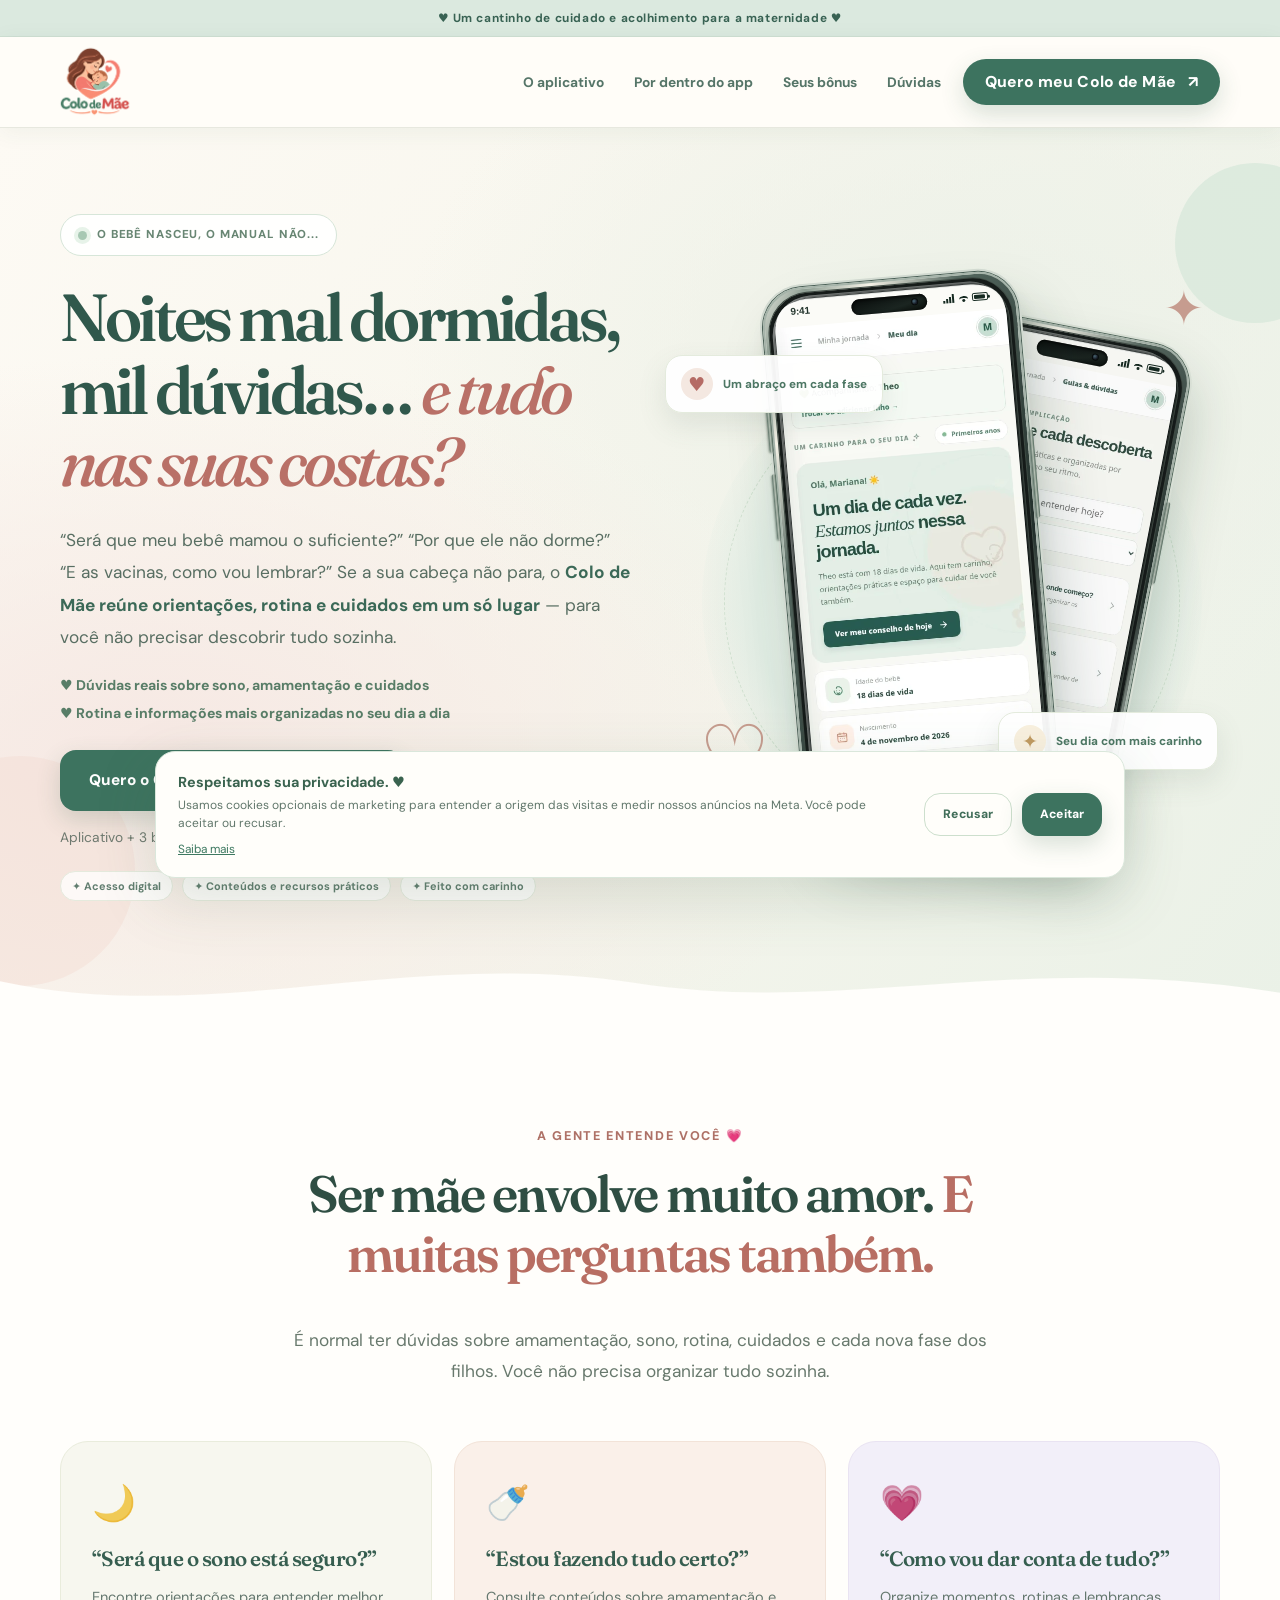
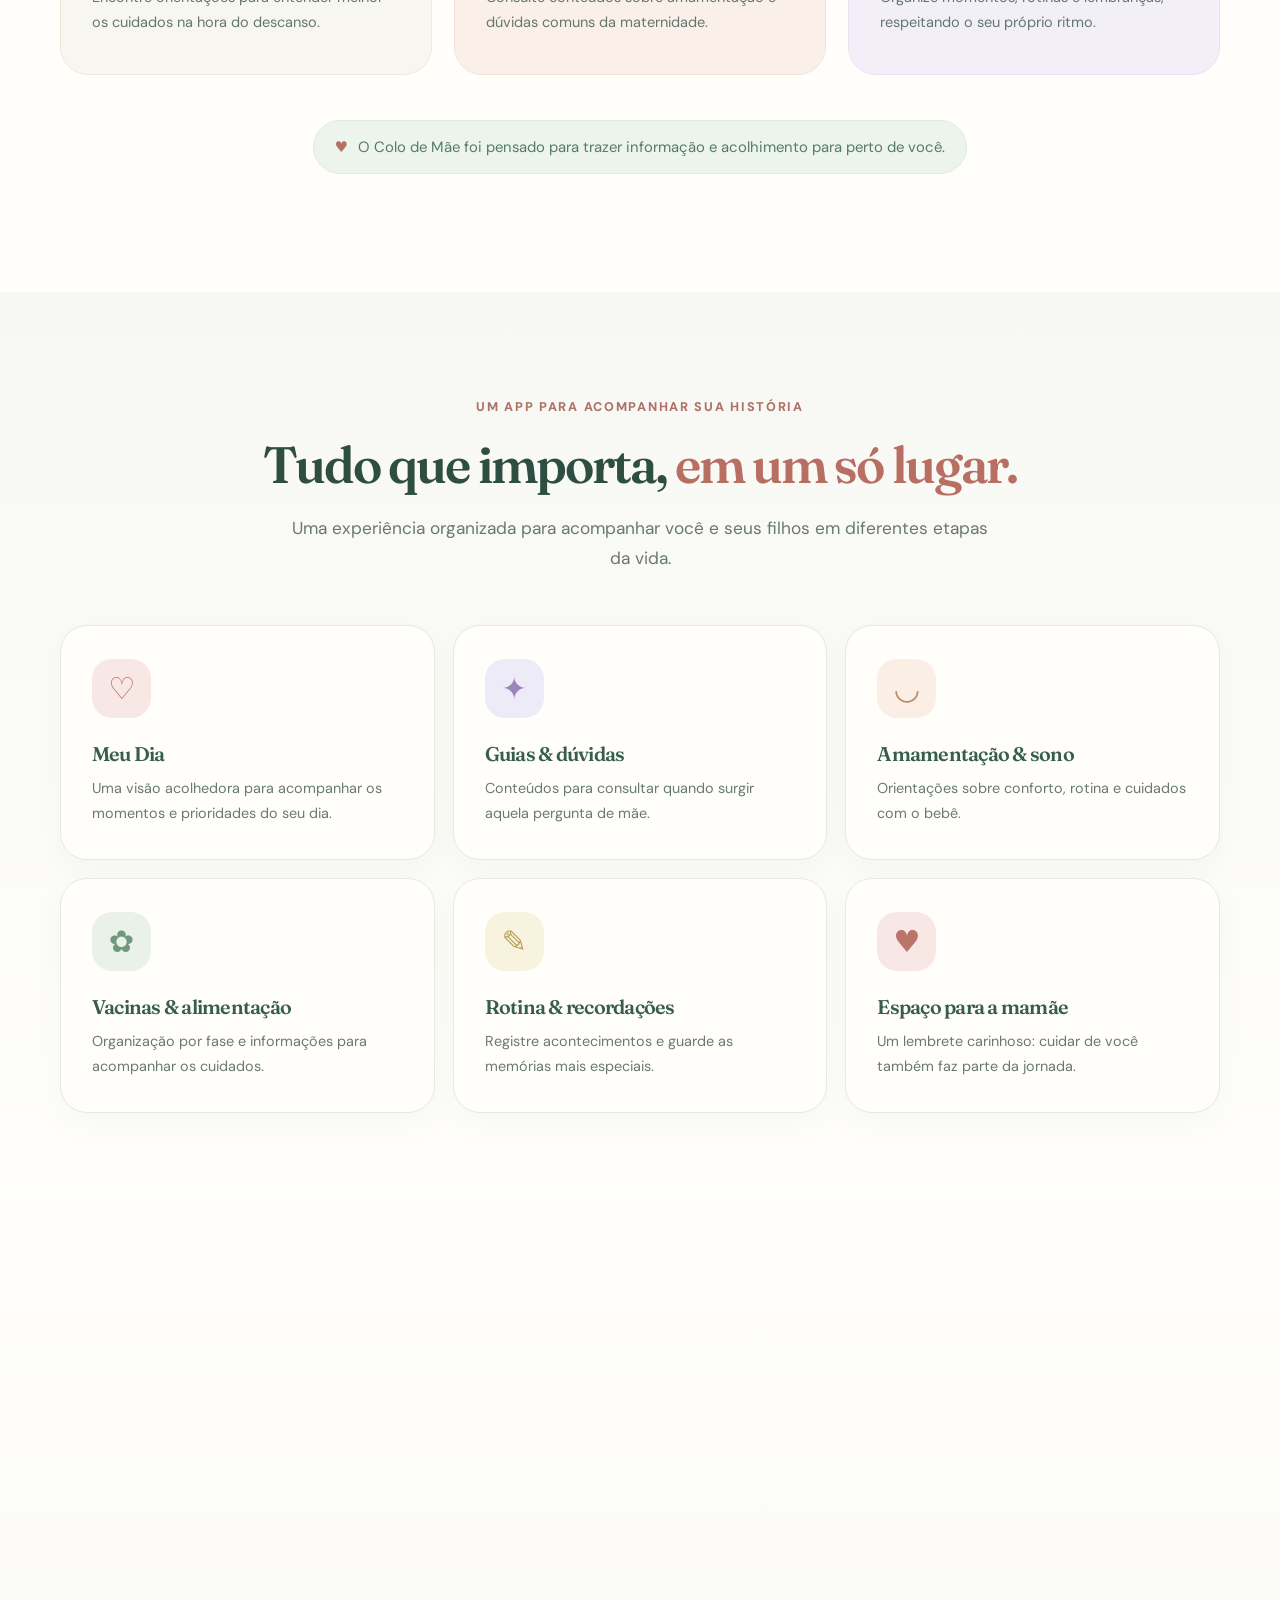
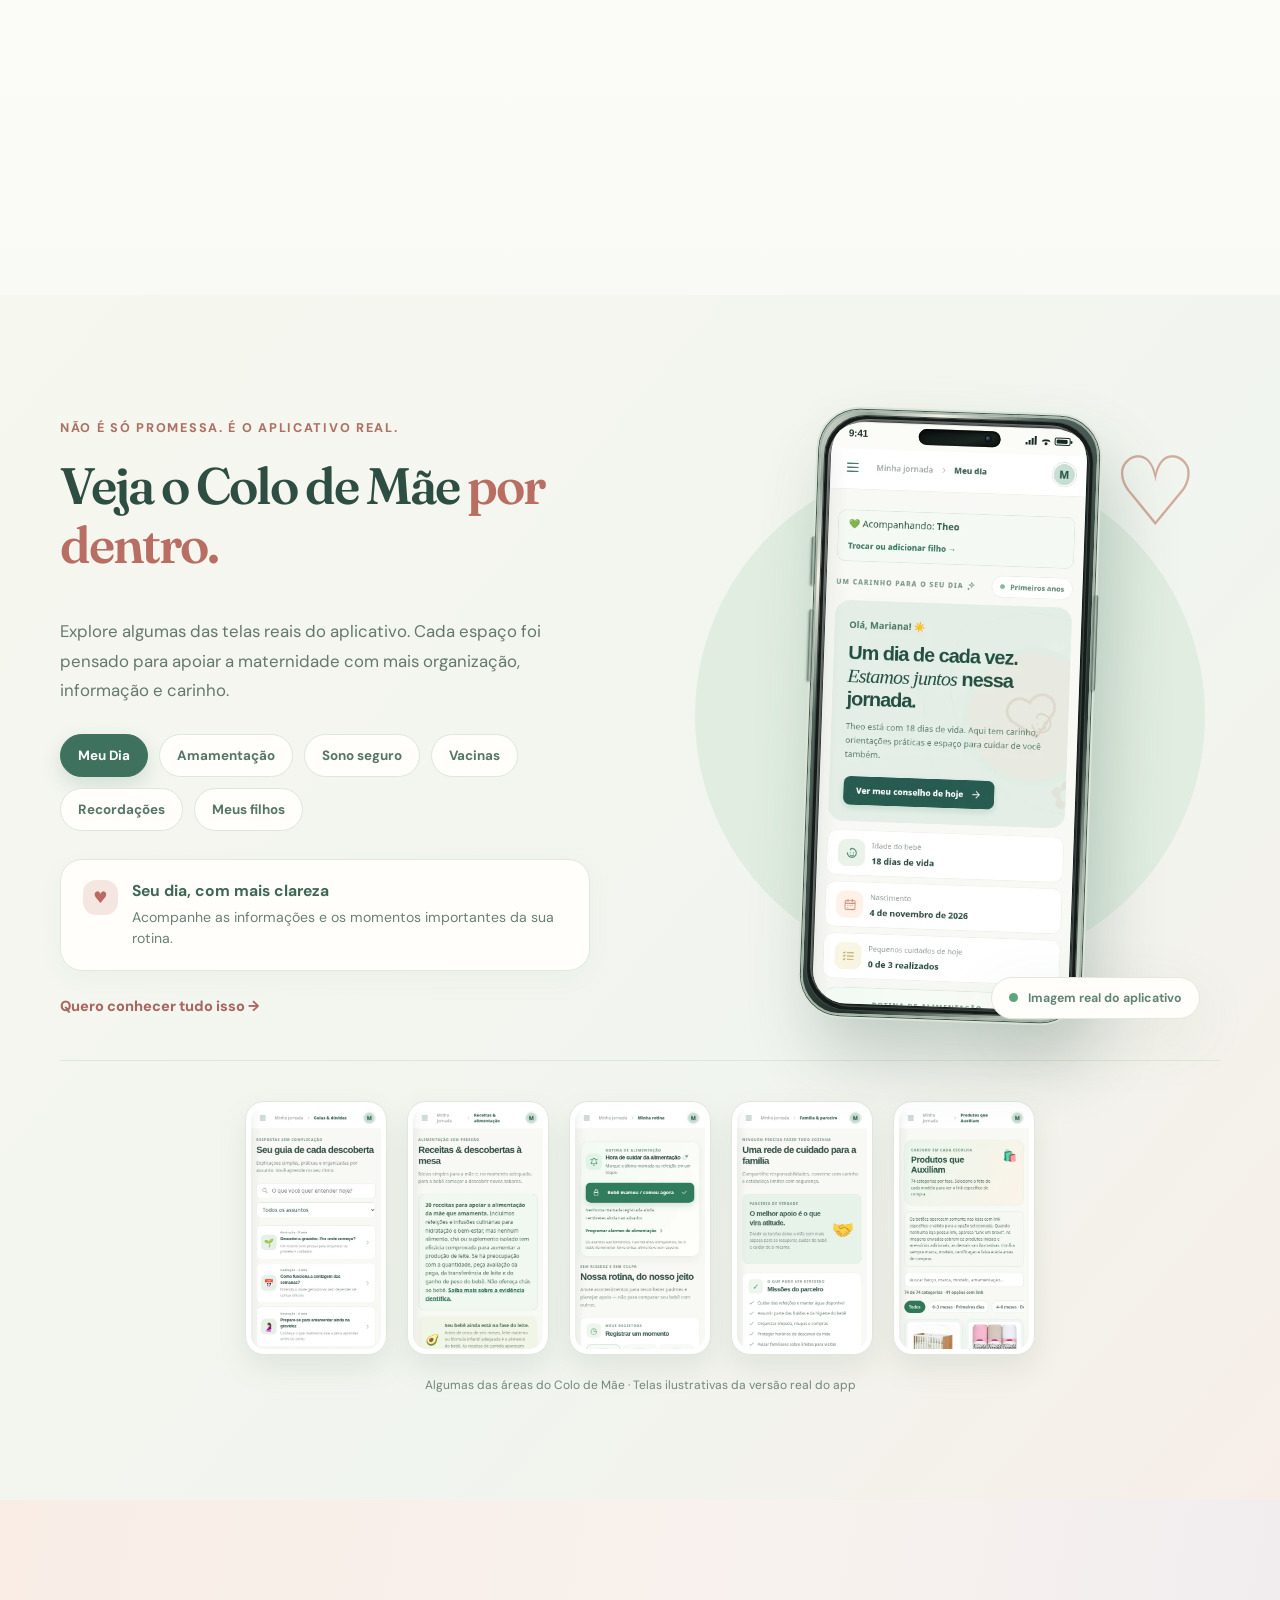
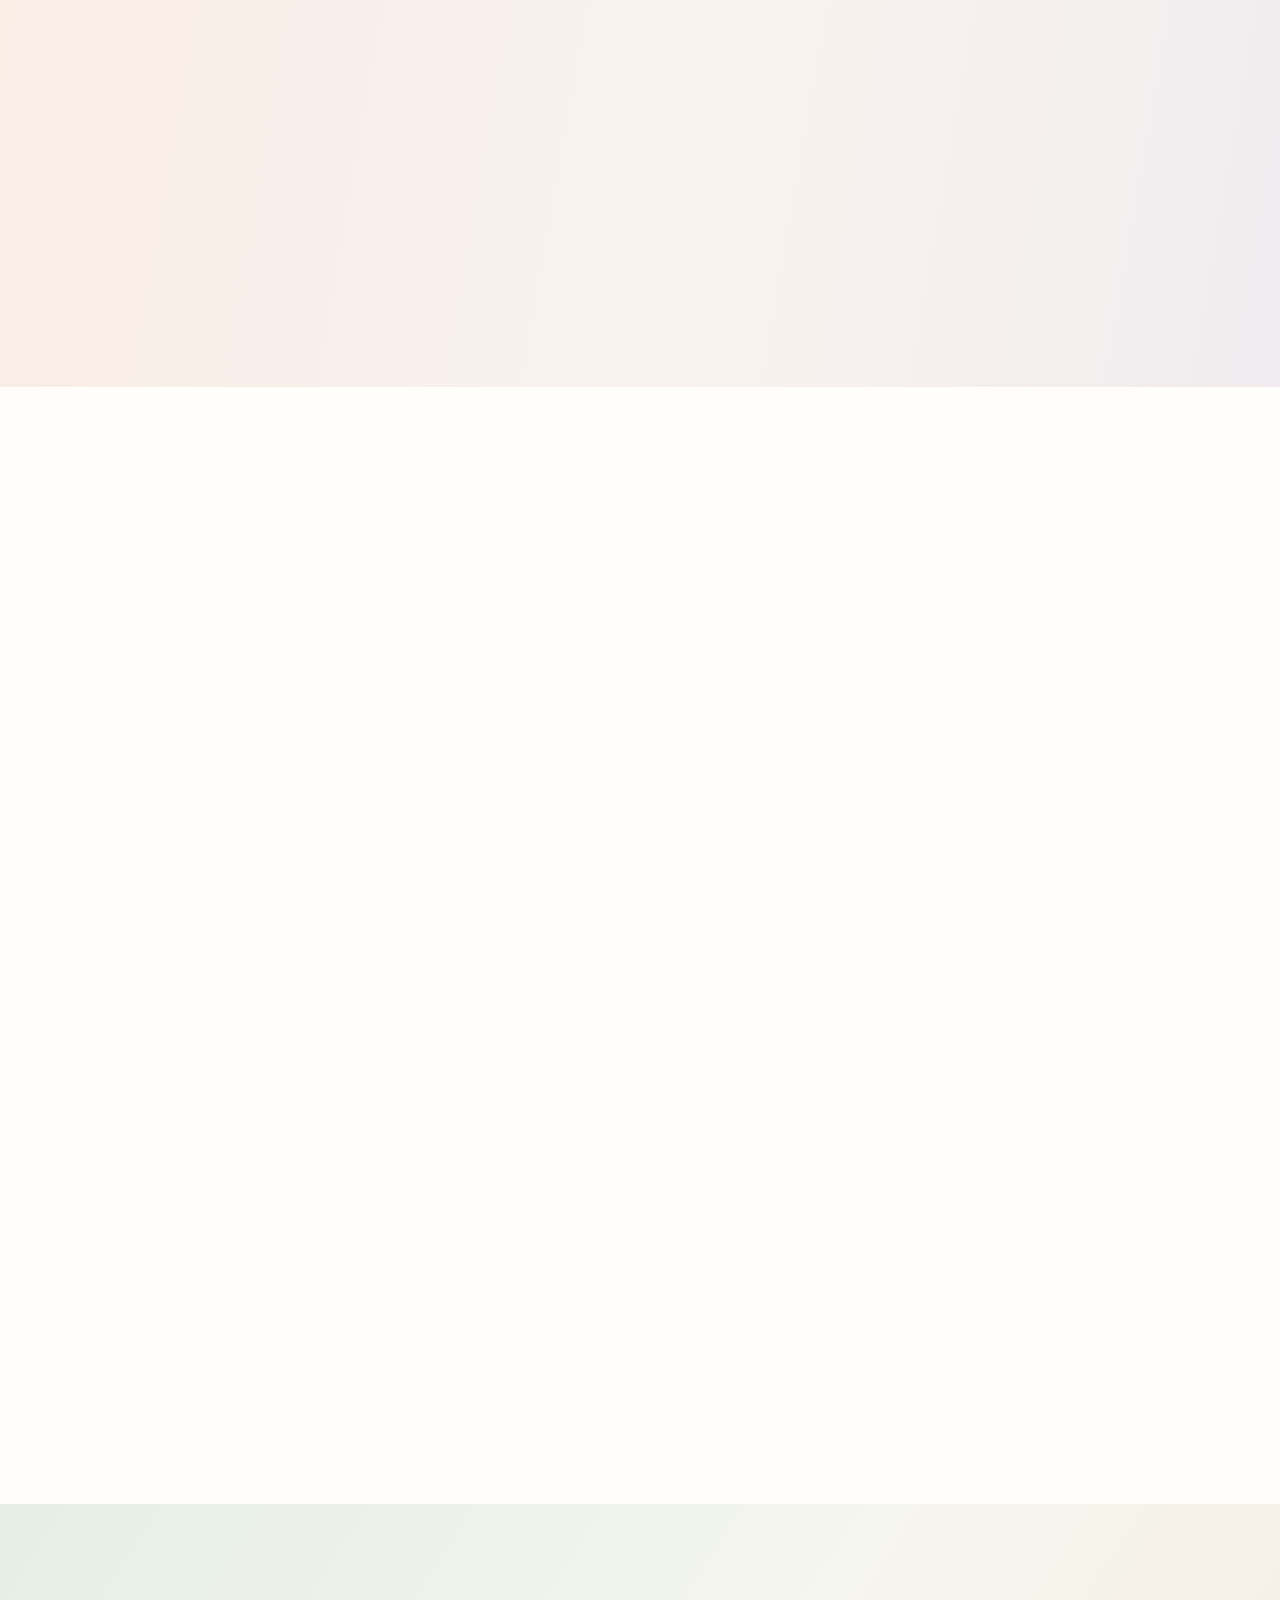
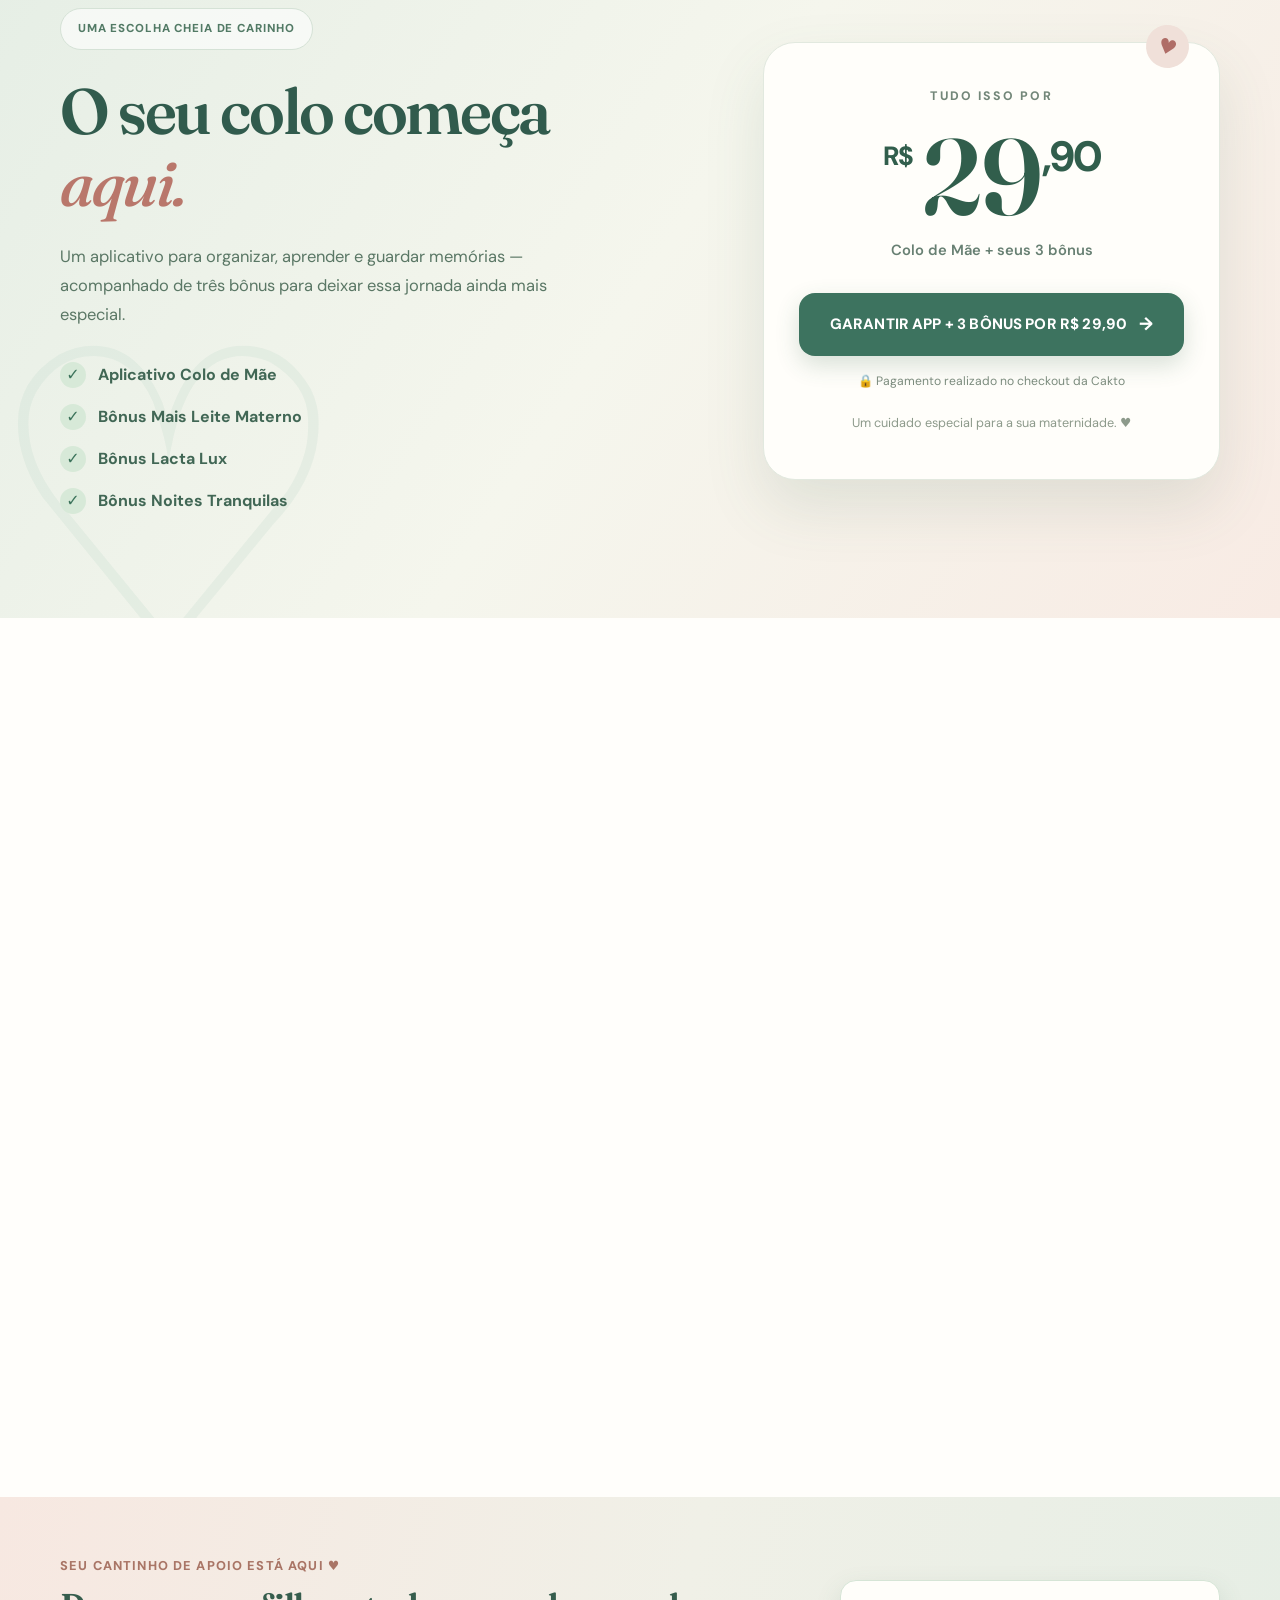
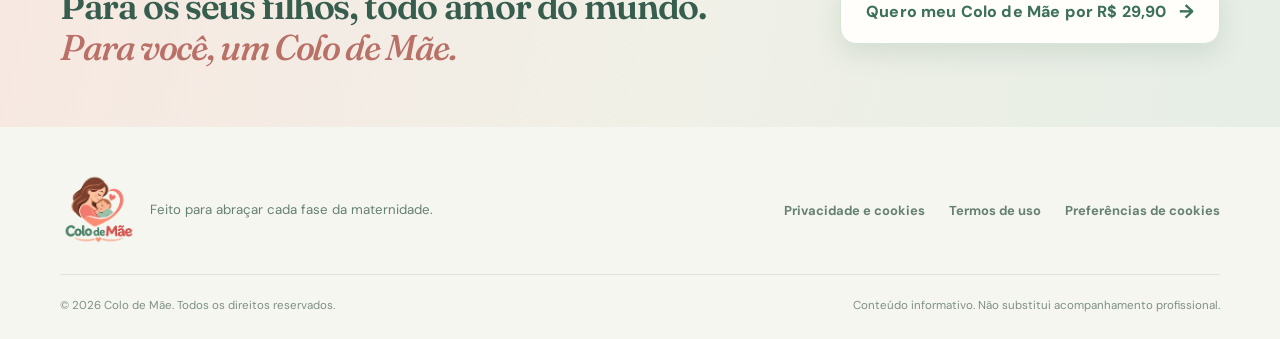
==== commit 998dc390: "Improve landing page SEO and mobile first-load performance" ====
--- a/index.html
+++ b/index.html
@@ -6,19 +6,28 @@
 <meta content="width=device-width, initial-scale=1, viewport-fit=cover" name="viewport"/>
 <meta content="#f8f7ef" name="theme-color"/>
 <meta content="O bebê nasceu, o manual não... O Colo de Mãe reúne orientações, rotina, cuidados e 3 bônus para apoiar a maternidade por R$ 29,90." name="description"/>
-<meta content="index, follow" name="robots"/>
+<meta content="index, follow, max-image-preview:large" name="robots"/>
+<link rel="canonical" href="https://www.metodokl.com.br/"/>
+<meta property="og:url" content="https://www.metodokl.com.br/"/>
+<meta property="og:site_name" content="Colo de Mãe"/>
+<meta name="twitter:card" content="summary_large_image"/>
+<meta name="twitter:title" content="Colo de Mãe | O bebê nasceu, o manual não..."/>
+<meta name="twitter:description" content="Aplicativo de apoio à maternidade + três bônus por R$ 29,90."/>
+<meta name="twitter:image" content="https://www.metodokl.com.br/assets/capa-compartilhamento.jpg"/>
 <meta content="website" property="og:type"/>
 <meta content="pt_BR" property="og:locale"/>
 <meta content="Colo de Mãe — O bebê nasceu, o manual não..." property="og:title"/>
 <meta content="Noites mal dormidas, muitas dúvidas? Descubra o Colo de Mãe: aplicativo + 3 bônus por R$ 29,90." property="og:description"/>
-<meta content="assets/capa-compartilhamento.jpg" property="og:image"/>
+<meta content="https://www.metodokl.com.br/assets/capa-compartilhamento.jpg" property="og:image"/>
 <meta content="Colo de Mãe: aplicativo e três bônus por R$ 29,90" property="og:image:alt"/>
 <title>Colo de Mãe | O bebê nasceu, o manual não...</title>
 <link href="assets/favicon.png" rel="icon" type="image/png"/>
+<link rel="preload" as="image" href="assets/app-meu-dia.webp" type="image/webp" fetchpriority="high"/>
 <link href="https://fonts.googleapis.com" rel="preconnect"/>
 <link crossorigin="" href="https://fonts.gstatic.com" rel="preconnect"/>
-<link href="https://fonts.googleapis.com/css2?family=DM+Sans:wght@400;500;600;700;800&amp;family=Fraunces:wght@400;500;600;700&amp;display=swap" rel="stylesheet"/>
-<link href="css/style.css" rel="stylesheet"/><link href="css/pastel.css" rel="stylesheet"/>
+<link href="https://fonts.googleapis.com/css2?family=DM+Sans:wght@400;500;600;700;800&amp;family=Fraunces:wght@400;500;600;700&amp;display=swap" rel="stylesheet" media="print" onload="this.media='all'"/>
+<noscript><link href="https://fonts.googleapis.com/css2?family=DM+Sans:wght@400;500;600;700;800&amp;family=Fraunces:wght@400;500;600;700&amp;display=swap" rel="stylesheet"/></noscript>
+<link href="css/site.v20261126.css" rel="stylesheet"/>
 <script defer="" src="js/config.js"></script>
 <script defer="" src="js/site.js"></script>
 <script defer="" src="js/tracking.js"></script>
@@ -27,7 +36,8 @@
 <!-- Meta Pixel Code: fallback para navegadores sem JavaScript -->
 <noscript><img alt="" height="1" src="https://www.facebook.com/tr?id=1722078432606863&amp;ev=PageView&amp;noscript=1" style="display:none" width="1"/></noscript>
 <!-- End Meta Pixel Code -->
-<link href="css/devices.css" rel="stylesheet"/></head>
+<script type="application/ld+json">{"@context":"https://schema.org","@graph":[{"@type":"Organization","name":"Colo de Mãe","url":"https://www.metodokl.com.br/","logo":"https://www.metodokl.com.br/assets/logo.webp"},{"@type":"WebPage","name":"Colo de Mãe | O bebê nasceu, o manual não...","url":"https://www.metodokl.com.br/","inLanguage":"pt-BR","description":"Aplicativo de apoio à maternidade, com orientações sobre amamentação, sono, cuidados e organização da rotina, acompanhado de três bônus."},{"@type":"SoftwareApplication","name":"Colo de Mãe","applicationCategory":"LifestyleApplication","operatingSystem":"Android, Web","description":"Aplicativo de apoio à maternidade com guias, rotinas, recordações e três bônus digitais incluídos na oferta.","image":"https://www.metodokl.com.br/assets/capa-compartilhamento.jpg","url":"https://www.metodokl.com.br/","offers":{"@type":"Offer","price":"29.90","priceCurrency":"BRL","url":"https://pay.cakto.com.br/h4t8mzb_1358012"}}]}</script>
+</head>
 <body>
 <a class="skip-link" href="#conteudo">Pular para o conteúdo</a>
 <div class="announcement">♥  Um cantinho de cuidado e acolhimento para a maternidade  ♥</div>
@@ -62,8 +72,8 @@
 <div aria-hidden="true" class="art-sparkle art-sparkle-a">✦</div>
 <div aria-hidden="true" class="art-sparkle art-sparkle-b">♡</div>
 <div aria-hidden="true" class="art-orbit"></div>
-<div aria-hidden="true" aria-label="Demonstração do aplicativo em smartphone realista" class="phone phone-back"><div class="phone-camera"></div><div class="device-screen"><img alt="" height="844" src="assets/app-guias.webp" width="390"/></div><div aria-hidden="true" class="device-status"><span class="device-time">9:41</span><span class="device-signals"><span class="device-signal-bars"></span><span class="device-wifi"></span><span class="device-battery"></span></span></div><span aria-hidden="true" class="device-glass"></span><span aria-hidden="true" class="device-button-left"></span><span aria-hidden="true" class="device-button-lower"></span><span aria-hidden="true" class="device-button-right"></span></div>
-<div aria-label="Demonstração do aplicativo em smartphone realista" class="phone phone-front"><div class="phone-camera"></div><div class="device-screen"><img alt="Tela real do aplicativo: Meu Dia, com acompanhamento e organização da rotina" fetchpriority="high" height="844" src="assets/app-meu-dia.webp" width="390"/></div><div aria-hidden="true" class="device-status"><span class="device-time">9:41</span><span class="device-signals"><span class="device-signal-bars"></span><span class="device-wifi"></span><span class="device-battery"></span></span></div><span aria-hidden="true" class="device-glass"></span><span aria-hidden="true" class="device-button-left"></span><span aria-hidden="true" class="device-button-lower"></span><span aria-hidden="true" class="device-button-right"></span></div>
+<div aria-hidden="true" aria-label="Demonstração do aplicativo em smartphone realista" class="phone phone-back"><div class="phone-camera"></div><div class="device-screen"><img alt="" height="844" loading="eager" decoding="async" fetchpriority="low" src="assets/app-guias.webp" width="390"/></div><div aria-hidden="true" class="device-status"><span class="device-time">9:41</span><span class="device-signals"><span class="device-signal-bars"></span><span class="device-wifi"></span><span class="device-battery"></span></span></div><span aria-hidden="true" class="device-glass"></span><span aria-hidden="true" class="device-button-left"></span><span aria-hidden="true" class="device-button-lower"></span><span aria-hidden="true" class="device-button-right"></span></div>
+<div aria-label="Demonstração do aplicativo em smartphone realista" class="phone phone-front"><div class="phone-camera"></div><div class="device-screen"><img alt="Tela real do aplicativo: Meu Dia, com acompanhamento e organização da rotina" fetchpriority="high" loading="eager" decoding="async" height="844" src="assets/app-meu-dia.webp" width="390"/></div><div aria-hidden="true" class="device-status"><span class="device-time">9:41</span><span class="device-signals"><span class="device-signal-bars"></span><span class="device-wifi"></span><span class="device-battery"></span></span></div><span aria-hidden="true" class="device-glass"></span><span aria-hidden="true" class="device-button-left"></span><span aria-hidden="true" class="device-button-lower"></span><span aria-hidden="true" class="device-button-right"></span></div>
 <div class="floating-chip chip-top"><span class="chip-icon">♥</span><span>Um abraço em cada fase</span></div>
 <div class="floating-chip chip-bottom"><span class="chip-icon chip-stars">✦</span><span>Seu dia com mais carinho</span></div>
 </div>
@@ -129,17 +139,17 @@
 </div>
 <div class="screens-stage">
 <div aria-hidden="true" class="stage-heart">♡</div><div aria-hidden="true" class="stage-circle"></div>
-<div aria-label="Demonstração do aplicativo em smartphone realista" class="phone phone-showcase"><div class="phone-camera"></div><div class="device-screen"><img alt="Tela real do Colo de Mãe: Meu Dia" height="844" id="active-screen" loading="eager" src="assets/app-meu-dia.webp" width="390"/></div><div aria-hidden="true" class="device-status"><span class="device-time">9:41</span><span class="device-signals"><span class="device-signal-bars"></span><span class="device-wifi"></span><span class="device-battery"></span></span></div><span aria-hidden="true" class="device-glass"></span><span aria-hidden="true" class="device-button-left"></span><span aria-hidden="true" class="device-button-lower"></span><span aria-hidden="true" class="device-button-right"></span></div>
+<div aria-label="Demonstração do aplicativo em smartphone realista" class="phone phone-showcase"><div class="phone-camera"></div><div class="device-screen"><img decoding="async" loading="lazy" alt="Tela real do Colo de Mãe: Meu Dia" height="844" id="active-screen" src="assets/app-meu-dia.webp" width="390"/></div><div aria-hidden="true" class="device-status"><span class="device-time">9:41</span><span class="device-signals"><span class="device-signal-bars"></span><span class="device-wifi"></span><span class="device-battery"></span></span></div><span aria-hidden="true" class="device-glass"></span><span aria-hidden="true" class="device-button-left"></span><span aria-hidden="true" class="device-button-lower"></span><span aria-hidden="true" class="device-button-right"></span></div>
 <div class="stage-label"><span class="stage-label-dot"></span> Imagem real do aplicativo</div>
 </div>
 </div>
-<div class="container mini-gallery"><div class="gallery-item"><img alt="Tela de guias e dúvidas" height="844" loading="eager" src="assets/app-guias.webp" width="390"/></div><div class="gallery-item"><img alt="Tela de receitas e alimentação" height="844" loading="eager" src="assets/app-alimentacao.webp" width="390"/></div><div class="gallery-item"><img alt="Tela Minha Rotina" height="844" loading="eager" src="assets/app-rotina.webp" width="390"/></div><div class="gallery-item"><img alt="Tela Família e Parceiro" height="844" loading="eager" src="assets/app-familia.webp" width="390"/></div><div class="gallery-item"><img alt="Tela de produtos que auxiliam" height="844" loading="eager" src="assets/app-produtos.webp" width="390"/></div></div>
+<div class="container mini-gallery"><div class="gallery-item"><img decoding="async" loading="lazy" alt="Tela de guias e dúvidas" height="844" src="assets/app-guias.webp" width="390"/></div><div class="gallery-item"><img decoding="async" loading="lazy" alt="Tela de receitas e alimentação" height="844" src="assets/app-alimentacao.webp" width="390"/></div><div class="gallery-item"><img decoding="async" loading="lazy" alt="Tela Minha Rotina" height="844" src="assets/app-rotina.webp" width="390"/></div><div class="gallery-item"><img decoding="async" loading="lazy" alt="Tela Família e Parceiro" height="844" src="assets/app-familia.webp" width="390"/></div><div class="gallery-item"><img decoding="async" loading="lazy" alt="Tela de produtos que auxiliam" height="844" src="assets/app-produtos.webp" width="390"/></div></div>
 <p class="center-gallery-note">Algumas das áreas do Colo de Mãe · Telas ilustrativas da versão real do app</p>
 </section>
 <section aria-labelledby="interlude-title" class="interlude section"><div class="container interlude-inner"><div aria-hidden="true" class="interlude-icon">♥</div><h2 id="interlude-title">Você cuida de todo mundo. <em>Agora, tem um cantinho feito para cuidar de você também.</em></h2><p>Porque por trás de cada bebê, de cada descoberta e de cada nova fase, existe uma mãe que também precisa se sentir acolhida.</p></div></section>
 <section aria-labelledby="bonus-title" class="bonus-section section" id="bonus"><div class="container"><div class="section-heading text-center"><p class="section-kicker">E tem mais carinho vindo aí 🎁</p><h2 id="bonus-title">Seu Colo de Mãe vem com <span class="accent">3 bônus especiais.</span></h2><p class="section-lead">Materiais complementares para acompanhar você em diferentes momentos da maternidade, incluídos na oferta.</p></div>
 <div class="bonus-grid">
-<article class="bonus-card"><div class="bonus-visual bonus-visual-photo"><img alt="Capa Mais Leite Materno — Guia de apoio à produção de leite" loading="eager" src="assets/bonus-leite.webp"/><span class="bonus-stamp">BÔNUS 01</span></div><div class="bonus-content"><p class="bonus-category">Guia de apoio</p><h3>Mais Leite Materno</h3><p>Um conteúdo carinhoso de apoio à amamentação e às dúvidas sobre a produção de leite.</p><div class="bonus-included">✓ Incluso na oferta</div></div></article>
+<article class="bonus-card"><div class="bonus-visual bonus-visual-photo"><img decoding="async" loading="lazy" alt="Capa Mais Leite Materno — Guia de apoio à produção de leite" src="assets/bonus-leite.webp"/><span class="bonus-stamp">BÔNUS 01</span></div><div class="bonus-content"><p class="bonus-category">Guia de apoio</p><h3>Mais Leite Materno</h3><p>Um conteúdo carinhoso de apoio à amamentação e às dúvidas sobre a produção de leite.</p><div class="bonus-included">✓ Incluso na oferta</div></div></article>
 <article class="bonus-card"><div class="bonus-visual bonus-visual-lacta"><div class="lacta-cover"><span class="cover-overline">COLO DE MÃE APRESENTA</span><span class="lacta-spark">✦</span><strong>Lacta <em>Lux</em></strong><span class="cover-subtitle">Um cuidado a mais para a sua jornada</span><span class="cover-graphic">♡</span><span class="cover-bottom">Seu espaço de carinho e acolhimento</span></div><span class="bonus-stamp">BÔNUS 02</span></div><div class="bonus-content"><p class="bonus-category">Conteúdo especial</p><h3>Lacta Lux</h3><p>Mais um material de apoio pensado para acompanhar sua experiência na maternidade.</p><div class="bonus-included">✓ Incluso na oferta</div></div></article>
 <article class="bonus-card"><div class="bonus-visual bonus-visual-noites"><div class="noites-cover"><span class="cover-overline">UM GUIA COLO DE MÃE</span><span class="moon-shape">☾</span><strong>Noites<br/>Tranquilas</strong><span class="cover-subtitle">Mais acolhimento para os momentos de descanso</span><span class="cover-bottom">Sono e rotina do bebê</span></div><span class="bonus-stamp">BÔNUS 03</span></div><div class="bonus-content"><p class="bonus-category">Guia do sono</p><h3>Noites Tranquilas</h3><p>Orientações para conhecer melhor a rotina e os cuidados do sono do bebê.</p><div class="bonus-included">✓ Incluso na oferta</div></div></article>
 </div>
@@ -158,7 +168,7 @@
 </div></div></section>
 <section class="final-cta"><div class="container final-cta-inner"><div><p>Seu cantinho de apoio está aqui ♥</p><h2>Para os seus filhos, todo amor do mundo. <em>Para você, um Colo de Mãe.</em></h2></div><a class="btn btn-white" data-checkout="" href="https://pay.cakto.com.br/h4t8mzb_1358012" target="_blank" rel="noopener noreferrer">Quero meu Colo de Mãe por R$ 29,90 <span aria-hidden="true">→</span></a></div></section>
 </main>
-<footer class="footer"><div class="container footer-row"><div class="footer-brand"><img alt="Colo de Mãe" height="78" loading="eager" src="assets/logo.webp" width="78"/><p>Feito para abraçar cada fase da maternidade.</p></div><div class="footer-links"><a href="privacidade.html">Privacidade e cookies</a><a href="termos.html">Termos de uso</a><button id="cookie-settings" type="button">Preferências de cookies</button></div></div><div class="container footer-bottom"><span>© <span id="year"></span> Colo de Mãe. Todos os direitos reservados.</span><span>Conteúdo informativo. Não substitui acompanhamento profissional.</span></div></footer>
+<footer class="footer"><div class="container footer-row"><div class="footer-brand"><img decoding="async" loading="lazy" alt="Colo de Mãe" height="78" src="assets/logo.webp" width="78"/><p>Feito para abraçar cada fase da maternidade.</p></div><div class="footer-links"><a href="privacidade.html">Privacidade e cookies</a><a href="termos.html">Termos de uso</a><button id="cookie-settings" type="button">Preferências de cookies</button></div></div><div class="container footer-bottom"><span>© <span id="year"></span> Colo de Mãe. Todos os direitos reservados.</span><span>Conteúdo informativo. Não substitui acompanhamento profissional.</span></div></footer>
 <aside aria-label="Ver oferta Colo de Mãe por R$ 29,90" class="mobile-purchase-bar" hidden="" id="mobile-purchase-bar">
 <div class="mobile-purchase-info"><small>App + 3 bônus</small><strong>R$ 29,90</strong></div>
 <a class="mobile-purchase-button" href="#oferta">Quero meu acesso <span aria-hidden="true">→</span></a>
--- a/css/site.v20261126.css
+++ b/css/site.v20261126.css
@@ -0,0 +1,393 @@
+/* Base + pastel + realistic smartphones, stable fingerprinted filename. */
+:root{--burgundy:#6e2745;--burgundy-2:#4c2035;--pink:#e83878;--hotpink:#d52e69;--pink-light:#fff1f6;--pink-mist:#fce8ee;--rose:#f7b8cd;--soft:#fff9f9;--cream:#fff8f1;--ink:#502c3f;--muted:#795d69;--border:#f1dce5;--shadow:0 19px 65px rgba(130,48,86,.11);--radius:26px;--ease:cubic-bezier(.22,1,.36,1)}
+*{box-sizing:border-box}html{scroll-behavior:smooth;scroll-padding-top:100px}body{margin:0;background:#fff;color:var(--ink);font-family:'DM Sans',sans-serif;-webkit-font-smoothing:antialiased;overflow-x:hidden}button,input{font:inherit}a{color:inherit;text-decoration:none}a:focus-visible,button:focus-visible,summary:focus-visible{outline:3px solid #b42c65;outline-offset:4px}button{cursor:pointer}img,svg{max-width:100%}img{height:auto}p{line-height:1.72}h1,h2,h3{font-family:Manrope,'DM Sans',sans-serif;letter-spacing:-.045em}h1,h2,h3,p{margin-top:0}h2{font-size:clamp(2.1rem,4vw,3.65rem);line-height:1.16;font-weight:800}h3{line-height:1.3}section{position:relative}.container{width:min(1160px,calc(100% - 48px));margin-inline:auto}.narrow{max-width:780px}.section{padding:106px 0}.text-center{text-align:center}.accent{color:var(--pink)}.section-kicker{font-size:.82rem;letter-spacing:.14em;text-transform:uppercase;font-weight:800;color:var(--pink);margin-bottom:17px}.section-lead{font-size:1.12rem;max-width:720px;margin:18px auto 0;color:var(--muted)}.section-heading{margin-bottom:52px}.section-heading h2{margin-bottom:14px}.skip-link{position:absolute;top:-100px;z-index:900;left:15px;background:#fff;padding:12px 15px}.skip-link:focus{top:15px}.announcement{background:#772844;text-align:center;color:#fff;padding:8px 18px;font-size:.75rem;letter-spacing:.06em;font-weight:600}.announcement-heart{color:#fac4d2;padding:0 9px}.site-header{position:sticky;top:0;z-index:50;background:rgba(255,252,252,.94);backdrop-filter:blur(18px);border-bottom:1px solid #f6e8ed}.header-inner{height:87px;display:flex;align-items:center;justify-content:space-between;gap:22px}.brand{display:flex;align-items:center;margin-left:-13px;flex-shrink:0}.brand img{width:93px;height:79px;object-fit:contain}.site-header nav{display:flex;align-items:center;gap:30px;margin-left:auto}.site-header nav a{font-size:.85rem;color:#735262;font-weight:700;transition:color .2s}.site-header nav a:hover{color:var(--pink)}.btn{display:inline-flex;align-items:center;justify-content:center;gap:12px;border:none;border-radius:999px;font-family:'DM Sans',sans-serif;font-weight:800;letter-spacing:-.01em;line-height:1.25;text-align:center;white-space:normal;transition:transform .2s var(--ease),background .2s,box-shadow .2s}.btn:hover{transform:translateY(-2px)}.btn span{font-size:1.2em}.btn-primary{background:linear-gradient(110deg,#e73b79,#cf2868);color:white;box-shadow:0 12px 24px rgba(220,47,109,.22)}.btn-primary:hover{box-shadow:0 18px 31px rgba(220,47,109,.32);background:linear-gradient(110deg,#f34480,#c92360)}.btn-small{padding:13px 20px;font-size:.82rem}.btn-large{padding:21px 30px;font-size:.98rem}.mobile-menu-toggle{display:none;border:0;background:transparent;color:var(--burgundy);font-size:1.8rem}.hero{background:radial-gradient(ellipse at 70% 30%,#ffedf3 0%,transparent 52%),linear-gradient(125deg,#fffbf8 7%,#fff0f6 62%,#fbdce8 100%);padding:98px 0 115px;overflow:hidden}.hero-grid{display:grid;grid-template-columns:1.07fr .93fr;align-items:center;gap:35px;min-height:595px}.hero-copy{position:relative;z-index:3;padding-bottom:25px}.eyebrow{display:inline-flex;align-items:center;gap:10px;border:1px solid #f6ccda;border-radius:999px;padding:9px 17px;color:#a83c66;background:rgba(255,255,255,.75);font-size:.76rem;font-weight:800;letter-spacing:.03em;text-transform:uppercase;margin-bottom:25px}.eyebrow-dot{height:9px;width:9px;border-radius:50%;background:var(--pink);box-shadow:0 0 0 4px #ffe0ea}.hero h1{font-size:clamp(3.45rem,5.7vw,5.25rem);line-height:1.095;letter-spacing:-.07em;margin-bottom:26px;font-weight:800;color:var(--burgundy-2);max-width:660px}.hero h1 em,.offer-copy h2 em,.final-cta h2 em,.interlude h2 em{font-style:normal;color:var(--pink)}.hero-description{font-size:1.13rem;line-height:1.87;max-width:590px;color:#6b4e5d;margin-bottom:22px}.hero-description strong{color:#6f2b49}.hero-points{display:grid;gap:9px;color:#885068;font-size:.87rem;font-weight:700;margin-bottom:32px}.hero-action{min-width:315px}.under-cta{font-size:.83rem;color:#8a6473;margin:14px 0 22px}.under-cta strong{color:var(--burgundy)}.hero-mini-badges{display:flex;gap:12px;flex-wrap:wrap;max-width:590px}.hero-mini-badges span{font-size:.7rem;color:#8b7180;font-weight:700}.hero-art{height:590px;min-width:0;position:relative;display:flex;align-items:center;justify-content:center;isolation:isolate}.art-orbit{position:absolute;z-index:-1;width:470px;height:470px;top:85px;left:50%;transform:translateX(-50%);background:radial-gradient(circle,#f8cbdc 0%,#fce1e8 52%,transparent 74%);border-radius:50%}.hero-blob{position:absolute;border-radius:50%;pointer-events:none}.blob-one{width:230px;height:230px;left:-95px;bottom:35px;background:#f9d8e2;opacity:.3}.blob-two{width:160px;height:160px;right:-55px;top:35px;background:#ffcbdf;opacity:.37}.art-sparkle{position:absolute;color:#e77a9d;font-size:3rem}.art-sparkle-a{top:10px;right:16px}.art-sparkle-b{bottom:50px;left:15px;font-size:5rem}.phone{position:relative;background:#3e2831;border:7px solid #3e2831;border-radius:40px;overflow:hidden;box-shadow:0 25px 58px rgba(79,30,53,.21);padding:4px;aspect-ratio:390/844;width:240px;max-width:100%;flex-shrink:0}.phone img{display:block;width:100%;height:100%;object-fit:cover;border-radius:27px;object-position:top}.phone-camera{position:absolute;width:34%;height:21px;background:#3e2831;top:1px;left:33%;z-index:5;border-radius:0 0 15px 15px}.phone-front{transform:rotate(-5deg) translate(-40px,-10px);z-index:3;width:256px}.phone-back{transform:rotate(11deg) translate(78px,8px);position:absolute;z-index:1;width:242px;filter:saturate(.86)}.floating-chip{position:absolute;z-index:5;display:flex;align-items:center;gap:10px;background:#fff;padding:12px 15px;border:1px solid #f9e8ee;border-radius:16px;box-shadow:0 12px 30px rgba(107,47,75,.13);font-size:.73rem;font-weight:800;color:#78445c;white-space:nowrap}.chip-icon{display:grid;place-items:center;border-radius:50%;background:#ffedf2;color:#db3f78;width:32px;height:32px;font-size:1.2rem}.chip-stars{color:#f4a44c;background:#fff6e9}.chip-top{top:88px;left:-19px}.chip-bottom{bottom:87px;right:2px}.hero-wave{position:absolute;bottom:-1px;width:100%;height:75px;line-height:0}.hero-wave svg{height:100%;width:100%}.empathy{padding-top:85px}.empathy h2{max-width:720px;margin-inline:auto}.empathy-cards{display:grid;grid-template-columns:repeat(3,1fr);gap:22px;margin-top:55px}.soft-card{border-radius:25px;background:#fff8fa;border:1px solid #fae9ef;padding:34px 31px;box-shadow:0 12px 34px rgba(88,34,53,.035)}.soft-card:nth-child(2){background:#fff8f3;border-color:#f7e8e1}.soft-card:nth-child(3){background:#fcf7ff;border-color:#f0e7f7}.feature-emoji{font-size:2.2rem;display:block;margin-bottom:20px}.soft-card h3{font-size:1.15rem;color:#602b45;letter-spacing:-.025em;margin-bottom:12px}.soft-card p{font-size:.91rem;color:#806b78;margin:0}.gentle-note{display:inline-flex;align-items:center;gap:10px;font-size:.93rem;color:#87536b;background:#fdf4f7;padding:13px 21px;border-radius:100px;margin-top:45px}.gentle-note span{color:var(--pink)}.feature-section{background:linear-gradient(180deg,#fffafc,#fff);padding-top:100px}.feature-grid{display:grid;grid-template-columns:repeat(3,1fr);gap:19px}.feature-tile{border:1px solid #f4e4ec;background:#fff;padding:33px 31px;border-radius:25px;box-shadow:0 10px 34px rgba(99,57,75,.045);transition:transform .2s var(--ease),box-shadow .2s}.feature-tile:hover{transform:translateY(-4px);box-shadow:var(--shadow)}.tile-icon{width:59px;height:59px;border-radius:18px;display:grid;place-items:center;font-size:1.9rem;font-weight:800;margin-bottom:24px}.icon-pink{background:#ffe9f0;color:#db3c76}.icon-purple{background:#f4eefe;color:#a277bc}.icon-peach{background:#fff2e6;color:#da9774}.icon-green{background:#e9f4ec;color:#6da581}.icon-yellow{background:#fff8e3;color:#cc9f44}.feature-tile h3{font-size:1.14rem;color:#5d2c44;margin-bottom:8px}.feature-tile p{color:#806a76;font-size:.9rem;margin-bottom:0}.screens-section{background:#fff6f9;overflow:hidden}.screens-grid{display:grid;grid-template-columns:1fr 1fr;gap:80px;align-items:center}.screens-intro h2{max-width:560px}.screens-intro>p:not(.section-kicker){max-width:515px;color:#7a5d6b;font-size:1.05rem;margin-bottom:26px}.screens-tabs{display:flex;flex-wrap:wrap;gap:11px;max-width:570px;margin:28px 0}.screen-tab{border:1px solid #edcfda;background:#fff;color:#7e5267;padding:12px 17px;border-radius:99px;font-size:.84rem;font-weight:700;transition:.2s}.screen-tab:hover{background:#fff0f5}.screen-tab.active{background:var(--burgundy);border-color:var(--burgundy);color:#fff}.screen-caption{display:flex;align-items:flex-start;gap:14px;background:#fff;border:1px solid #f6e1e8;border-radius:20px;padding:20px 22px;max-width:530px;min-height:112px;margin:24px 0}.caption-icon{width:35px;height:35px;flex-shrink:0;display:grid;place-items:center;background:#ffe8f0;color:var(--pink);border-radius:13px}.screen-caption strong{display:block;color:#723450;font-size:.98rem}.screen-caption p{font-size:.88rem;color:#8b7380;margin:6px 0 0;line-height:1.52}.text-link{color:var(--pink);font-weight:800;font-size:.91rem}.screens-stage{min-height:635px;display:flex;align-items:center;justify-content:center;position:relative;isolation:isolate}.stage-circle{width:510px;height:510px;z-index:-1;background:#f9d9e5;border-radius:50%;position:absolute;left:50%;top:50%;transform:translate(-50%,-50%)}.stage-heart{font-size:6rem;color:#f4a8c2;position:absolute;right:4%;top:5%}.phone-showcase{width:280px;transform:rotate(2deg);box-shadow:0 34px 50px rgba(70,35,50,.22)}.stage-label{position:absolute;bottom:15px;right:20px;background:white;border-radius:100px;box-shadow:var(--shadow);border:1px solid #f8e3eb;padding:12px 17px;font-size:.77rem;font-weight:700;color:#854960;display:flex;gap:10px;align-items:center}.stage-label-dot{background:#5ea57d;width:9px;height:9px;border-radius:50%}.mini-gallery{display:flex;gap:20px;justify-content:center;align-items:stretch;padding-top:40px;margin-top:26px;border-top:1px solid #f2dfe7}.gallery-item{background:white;padding:5px;border:1px solid #e6d1dc;border-radius:19px;width:142px;flex:0 1 142px;height:254px;overflow:hidden;box-shadow:0 14px 26px rgba(105,41,72,.09);transition:transform .25s}.gallery-item:hover{transform:translateY(-9px)}.gallery-item img{height:100%;width:100%;object-fit:cover;object-position:top;border-radius:14px}.center-gallery-note{text-align:center;color:#a28190;font-size:.75rem;margin-top:20px;margin-bottom:0}.interlude{background:linear-gradient(110deg,#fff8f6,#fff0f4);text-align:center;padding:85px 0}.interlude-inner{max-width:825px}.interlude-icon{width:64px;height:64px;background:#ffe5eb;color:#e54074;display:grid;place-items:center;border-radius:50%;font-size:1.7rem;margin:0 auto 30px}.interlude h2{font-size:clamp(1.9rem,3.2vw,3rem);color:#69304a}.interlude p{color:#8b6977;max-width:630px;margin:20px auto 0}.bonus-section{background:#fff}.bonus-grid{display:grid;grid-template-columns:repeat(3,1fr);gap:22px}.bonus-card{border:1px solid #f3e1e8;border-radius:26px;overflow:hidden;background:#fff;box-shadow:0 14px 45px rgba(114,50,81,.07);display:flex;flex-direction:column}.bonus-visual{height:335px;position:relative;display:flex;align-items:center;justify-content:center;overflow:hidden}.bonus-visual-photo{background:#f8e9e4}.bonus-visual-photo img{width:100%;height:100%;object-fit:cover;object-position:center 34%}.bonus-stamp{position:absolute;top:17px;left:17px;background:#fff;color:#a2335d;font-size:.69rem;font-weight:800;letter-spacing:.09em;border-radius:50px;padding:9px 13px;box-shadow:0 5px 16px #69394c22}.bonus-visual-lacta{background:radial-gradient(circle at 30% 10%,#ffcadc,#eec0e1 40%,#d5acd8)}.bonus-visual-noites{background:radial-gradient(circle at 35% 25%,#7772b5,#3f437c 75%,#262a58)}.lacta-cover,.noites-cover{width:64%;height:91%;box-shadow:0 12px 25px rgba(95,39,74,.23);display:flex;flex-direction:column;align-items:center;justify-content:space-around;text-align:center;padding:20px 15px;border-radius:8px;position:relative;transform:rotate(-3deg)}.lacta-cover{background:linear-gradient(160deg,#ffe6ef,#fdd1e3 60%,#f9bdd5);color:#8c3460;border:1px solid #fff4fa}.lacta-spark{font-size:2.2rem;color:#bc7aab;line-height:1}.lacta-cover strong{font-family:Georgia,serif;font-size:3.3rem;line-height:.95;letter-spacing:-.07em}.lacta-cover strong em{font-style:normal;color:#bf3477}.cover-overline{font-size:.57rem;font-weight:800;letter-spacing:.09em}.cover-subtitle{font-size:.73rem;line-height:1.35;max-width:150px;font-weight:700}.cover-graphic{font-size:3rem;color:#db608f}.cover-bottom{font-size:.65rem;font-weight:700;max-width:148px}.noites-cover{background:linear-gradient(160deg,#39386b,#736cb0);color:white;transform:rotate(3deg);border:1px solid #ffffff26}.noites-cover strong{font-family:Georgia,serif;font-size:2.5rem;letter-spacing:-.045em;line-height:1.07}.moon-shape{font-size:4.4rem;color:#fce6ba;text-shadow:0 0 35px #ffecd57d;line-height:1}.noites-cover .cover-subtitle,.noites-cover .cover-bottom{color:#e8e4ff}.bonus-content{padding:27px 28px 28px;flex:1;display:flex;flex-direction:column}.bonus-category{color:#c04875;font-size:.72rem;font-weight:800;text-transform:uppercase;letter-spacing:.09em;margin-bottom:7px}.bonus-content h3{font-size:1.35rem;color:#642a46;margin-bottom:11px}.bonus-content>p:not(.bonus-category){font-size:.9rem;color:#846a79;margin-bottom:23px}.bonus-included{border-top:1px solid #f7e6ed;padding-top:17px;color:#43855a;font-size:.81rem;font-weight:800;margin-top:auto}.bonus-note{text-align:center;margin-top:36px;color:#8f4a69;font-weight:700;font-size:.94rem}.offer-section{background:radial-gradient(circle at 90% 20%,#a84572 0%,transparent 30%),linear-gradient(110deg,#64233d,#852d51);color:#fff;overflow:hidden}.offer-section:before{content:'♡';position:absolute;left:-20px;bottom:-100px;font-size:420px;color:#ffffff0b;line-height:1}.offer-grid{display:grid;grid-template-columns:1.15fr .85fr;align-items:center;gap:85px;position:relative;z-index:1}.offer-copy h2{font-size:clamp(2.9rem,5vw,4.7rem);line-height:1.13;margin-bottom:24px}.offer-copy h2 em{color:#ffb4cf}.offer-copy>p:not(.eyebrow){color:#f4d8e3;font-size:1.03rem;max-width:550px}.offer-eyebrow{background:#ffffff16;border-color:#ffffff35;color:#ffe6ee}.offer-checks{padding:0;list-style:none;display:grid;gap:16px;margin:32px 0 0}.offer-checks li{font-weight:700;color:#fff5f9;font-size:1rem;display:flex;align-items:center;gap:12px}.offer-checks span{width:26px;height:26px;border-radius:100%;display:grid;place-items:center;background:#ffffff25;color:#fff}.offer-card{padding:38px 30px;background:#fff;color:#602c48;border-radius:29px;box-shadow:0 30px 75px rgba(45,12,27,.28);text-align:center;position:relative;max-width:475px;width:100%;margin-left:auto}.offer-card:before{content:'♥';position:absolute;top:-18px;right:30px;background:#f9bcd2;color:#d63773;border-radius:50%;width:43px;height:43px;display:grid;place-items:center;font-size:1.3rem;transform:rotate(17deg)}.offer-label{letter-spacing:.17em;text-transform:uppercase;color:#995e75;font-size:.77rem;font-weight:800}.offer-price{display:flex;justify-content:center;align-items:flex-start;letter-spacing:-.08em;line-height:1;margin:18px 0 8px;color:#672744;font-weight:800;font-family:Manrope,sans-serif}.offer-price>span:nth-child(2){font-size:6.75rem}.offer-price .currency{font-size:1.65rem;letter-spacing:-.02em;margin-top:21px;margin-right:8px}.offer-price .cents{font-size:2.65rem;margin-top:14px;letter-spacing:-.04em}.offer-value-caption{color:#906c7d;font-size:.92rem;font-weight:600;margin:0 0 30px}.btn-purchase{width:100%;background:#e43276;color:#fff;box-shadow:0 14px 26px #d72a6a45;padding:20px 15px;font-size:.94rem}.btn-purchase:hover{background:#c82361;box-shadow:0 18px 32px #d72a6a50}.secure-note{font-size:.76rem;color:#8e7582;margin-top:17px}.offer-no-pressure{font-size:.79rem;color:#aa8996;margin-top:23px;margin-bottom:0}.faq-wrap{max-width:835px}.faq-list{display:grid;gap:13px}.faq-list details{border:1px solid #f0dde6;background:#fffafc;border-radius:17px;padding:0 24px;transition:box-shadow .2s}.faq-list details[open]{box-shadow:0 9px 28px #9f60801a}.faq-list summary{list-style:none;display:flex;align-items:center;justify-content:space-between;gap:15px;padding:22px 0;font-weight:800;color:#6a3451;cursor:pointer;font-size:.98rem}.faq-list summary::-webkit-details-marker{display:none}.faq-plus{flex:none;border-radius:100%;width:30px;height:30px;background:#fee7f0;color:#d03b73;font-size:1.35rem;display:grid;place-items:center;font-weight:500;line-height:1}.faq-list details[open] .faq-plus{transform:rotate(45deg)}.faq-list details p{padding:0 42px 22px 0;margin-bottom:0;color:#806876;font-size:.94rem;line-height:1.8}.final-cta{background:linear-gradient(95deg,#ffe0ea,#fff0f3);padding:58px 0}.final-cta-inner{display:grid;grid-template-columns:1.4fr .75fr;align-items:center;gap:70px}.final-cta p{color:#aa4f70;font-weight:800;font-size:.8rem;text-transform:uppercase;letter-spacing:.09em;margin-bottom:8px}.final-cta h2{font-size:clamp(1.65rem,2.8vw,2.5rem);margin:0}.btn-white{background:#fff;color:#963d60;border:1px solid #f3bdcf;padding:19px 24px;box-shadow:0 10px 25px #c8547d24}.footer{background:#fffafc;padding:44px 0 26px}.footer-row{display:flex;align-items:center;justify-content:space-between;gap:35px}.footer-brand{display:flex;align-items:center;gap:12px}.footer-brand img{object-fit:contain}.footer-brand p{font-size:.83rem;color:#946f81;margin:0}.footer-links{display:flex;align-items:center;gap:24px;flex-wrap:wrap}.footer-links a,.footer-links button{font-size:.81rem;color:#846675;font-weight:700;background:none;border:none;padding:0}.footer-links a:hover,.footer-links button:hover{color:var(--pink)}.footer-bottom{border-top:1px solid #f2e0e8;padding-top:23px;margin-top:25px;display:flex;justify-content:space-between;gap:20px;font-size:.72rem;color:#a48996}.cookie-bar[hidden],.modal[hidden]{display:none!important}.cookie-bar{position:fixed;z-index:1000;bottom:22px;left:50%;transform:translateX(-50%);background:#fff;border:1px solid #f4d6e2;border-radius:20px;box-shadow:0 20px 85px #532c4042;width:min(970px,calc(100% - 30px));padding:19px 22px;display:flex;gap:28px;align-items:center;justify-content:space-between}.cookie-text strong{font-size:.9rem;color:#673249}.cookie-text p{font-size:.75rem;line-height:1.45;margin:5px 0}.cookie-text a{font-size:.74rem;text-decoration:underline;color:#c13269}.cookie-actions{display:flex;gap:10px;flex-shrink:0}.btn-outline{background:#fff;border:1px solid #e5bbce;color:#9f466d}.btn-cookie{padding:13px 18px;font-size:.76rem}.modal{position:fixed;inset:0;z-index:1500;display:grid;place-items:center;padding:18px}.modal-open{overflow:hidden}.modal-backdrop{position:absolute;inset:0;background:#39202cc2;backdrop-filter:blur(5px)}.modal-panel{position:relative;background:white;border-radius:23px;padding:38px 35px 33px;width:min(485px,100%);box-shadow:0 30px 100px #1e0a1626;text-align:center}.modal-close{position:absolute;right:19px;top:13px;border:none;background:none;font-size:1.7rem;color:#a16c83}.modal-icon{width:58px;height:58px;background:#ffe0ec;display:grid;place-items:center;border-radius:50%;color:#cc3e76;font-size:1.8rem;margin:0 auto 20px}.modal-panel h2{font-size:1.56rem;color:#70304c}.modal-panel p{font-size:.91rem;color:#805a6e}.modal-panel code{color:#c33570;background:#fff0f5;padding:2px 5px;border-radius:5px}.modal-panel .btn{padding:14px 35px;margin-top:8px}.noscript-warning{background:#ffd5e0;padding:18px;color:#562439;text-align:center}.legal-page{min-height:70vh;padding:65px 0 90px}.legal-page .legal-container{width:min(790px,calc(100% - 40px));margin:auto}.legal-page h1{font-size:clamp(2rem,4vw,3.2rem);color:#652b45}.legal-page h2{font-size:1.35rem;margin-top:32px}.legal-page p,.legal-page li{line-height:1.8;color:#745768;font-size:.95rem}.legal-page a{color:#c42c65;text-decoration:underline}
+@media(max-width:1090px){.header-inner{height:78px}.site-header nav{gap:19px}.site-header nav a{font-size:.78rem}.header-cta{font-size:.73rem;padding:12px 14px}.hero-grid{gap:12px}.hero h1{font-size:clamp(3rem,5.5vw,4.9rem)}.hero-art{transform:scale(.94)}.screens-grid{gap:30px}.offer-grid{gap:42px}}
+@media(max-width:850px){.section{padding:80px 0}.container{width:min(100% - 34px,1160px)}.site-header nav{display:none;position:absolute;left:0;right:0;top:78px;background:#fff9fb;padding:22px 25px;box-shadow:0 20px 30px #401c2b17;flex-direction:column;align-items:flex-start;gap:23px;border-bottom:1px solid #f6dbe5}.site-header nav.nav-open{display:flex}.mobile-menu-toggle{display:block}.header-cta{margin-left:auto}.hero{padding:63px 0 94px}.hero-grid{grid-template-columns:1fr;gap:0}.hero-copy{text-align:center;padding-bottom:0}.hero h1,.hero-description{margin-inline:auto}.hero h1{font-size:clamp(3rem,7vw,4.7rem)}.hero-points{justify-content:center}.hero-mini-badges{justify-content:center;margin:auto}.hero-art{height:565px;width:min(100%,530px);margin-inline:auto;transform:none}.chip-top{left:15px}.chip-bottom{right:4px}.empathy-cards,.feature-grid,.bonus-grid{grid-template-columns:repeat(2,1fr)}.empathy-cards .soft-card:last-child,.bonus-grid .bonus-card:last-child{grid-column:1/-1;max-width:480px;margin-inline:auto;width:100%}.screens-grid{grid-template-columns:1fr;gap:0}.screens-intro{text-align:center}.screens-intro h2,.screens-intro>p:not(.section-kicker){margin-inline:auto}.screens-tabs{justify-content:center;margin-inline:auto}.screen-caption{margin-inline:auto;text-align:left}.screens-stage{min-height:560px}.stage-circle{width:450px;height:450px}.stage-label{right:15%;bottom:15px}.offer-grid{grid-template-columns:1fr;gap:40px}.offer-card{margin:auto}.offer-copy{text-align:center}.offer-copy>p:not(.eyebrow){margin-inline:auto}.offer-checks{max-width:400px;margin-inline:auto;text-align:left}.final-cta-inner{grid-template-columns:1fr;gap:26px;text-align:center}.final-cta .btn{margin:auto}.footer-row{flex-wrap:wrap}}
+@media(max-width:580px){h2{font-size:clamp(1.9rem,8.2vw,2.8rem)}.section{padding:70px 0}.container{width:calc(100% - 34px)}.announcement{font-size:.65rem;padding:7px 6px}.announcement-heart{padding:0 2px}.header-inner{height:72px}.brand{margin-left:-12px}.brand img{height:74px;width:84px}.site-header nav{top:72px}.header-cta{font-size:.69rem;padding:10px 13px;max-width:165px}.header-cta span{display:none}.hero{padding:50px 0 94px}.eyebrow{font-size:.67rem;padding:8px 12px}.hero h1{font-size:clamp(2.65rem,12vw,4.2rem);letter-spacing:-.07em;margin-bottom:18px}.hero-description{font-size:.97rem;line-height:1.75;max-width:470px}.hero-points{font-size:.74rem;gap:8px}.hero-action{min-width:0;width:100%;max-width:390px;font-size:.9rem;padding:20px 15px}.hero-mini-badges{gap:8px;justify-content:center}.hero-mini-badges span{font-size:.65rem}.hero-art{height:460px;max-width:370px;margin-top:18px}.phone-front{width:191px;transform:rotate(-5deg) translate(-30px,-6px)}.phone-back{width:177px;transform:rotate(11deg) translate(59px,8px)}.phone{border-width:5px;padding:2px;border-radius:30px}.phone img{border-radius:22px}.phone-camera{height:17px;border-radius:0 0 11px 11px}.art-orbit{width:345px;height:345px;top:65px}.art-sparkle-a{right:10px}.art-sparkle-b{left:0}.floating-chip{padding:9px 10px;font-size:.58rem;gap:6px}.chip-icon{height:26px;width:26px;font-size:1rem}.chip-top{left:-1px;top:80px}.chip-bottom{right:0;bottom:90px}.empathy h2{font-size:2rem}.section-lead{font-size:.97rem}.empathy-cards,.feature-grid,.bonus-grid{grid-template-columns:1fr;gap:15px}.empathy-cards .soft-card:last-child,.bonus-grid .bonus-card:last-child{grid-column:auto;max-width:none}.soft-card{padding:26px}.feature-tile{padding:26px}.feature-grid{gap:12px}.section-heading{margin-bottom:36px}.gentle-note{border-radius:18px;font-size:.8rem;line-height:1.7}.screens-tabs{gap:8px}.screen-tab{font-size:.74rem;padding:11px 12px}.screens-stage{min-height:475px}.phone-showcase{width:204px}.stage-circle{width:335px;height:335px}.stage-label{right:4px;bottom:0;font-size:.66rem}.mini-gallery{gap:10px;overflow-x:auto;justify-content:flex-start;padding-bottom:9px;scroll-snap-type:x mandatory}.gallery-item{width:125px;flex:0 0 125px;height:224px;scroll-snap-align:center}.interlude{padding:65px 0}.bonus-visual{height:310px}.bonus-visual-photo img{object-position:center 40%}.lacta-cover,.noites-cover{width:58%;height:91%}.offer-section{padding:73px 0}.offer-copy h2{font-size:2.9rem}.offer-copy>p:not(.eyebrow){font-size:.93rem}.offer-checks li{font-size:.92rem}.offer-card{padding:34px 20px}.offer-price>span:nth-child(2){font-size:5.8rem}.offer-price .currency{margin-top:18px}.offer-price .cents{font-size:2.15rem}.btn-purchase{font-size:.82rem;padding:18px 9px}.faq-list details{padding:0 17px}.faq-list summary{font-size:.88rem}.faq-list details p{padding-right:0;font-size:.87rem}.final-cta h2{font-size:1.65rem}.final-cta .btn{width:100%;font-size:.85rem}.footer-row,.footer-brand,.footer-links,.footer-bottom{flex-direction:column;align-items:center;text-align:center}.footer-brand{gap:0}.footer-links{gap:14px}.footer-bottom{line-height:1.5}.cookie-bar{bottom:9px;display:block;padding:16px}.cookie-text p{font-size:.72rem}.cookie-actions{margin-top:13px}.btn-cookie{flex:1}.modal-panel{padding:28px 20px}}
+@media(prefers-reduced-motion:reduce){*,*::before,*::after{animation-duration:.001ms!important;transition-duration:.001ms!important;scroll-behavior:auto!important}}
+
+/* Refinamentos editoriais e de conversão da versão profissional */
+.steps-section{background:linear-gradient(180deg,#fff 0%,#fff9fb 100%);position:relative;overflow:hidden}
+.steps-section::before{content:"";position:absolute;right:-80px;top:80px;width:250px;height:250px;border-radius:50%;background:radial-gradient(circle,#ffe6f0 0%,transparent 74%);pointer-events:none}
+.steps-grid{display:grid;grid-template-columns:repeat(3,minmax(0,1fr));gap:18px;position:relative}
+.step-card{background:#fff;border:1px solid #f1dee6;border-radius:23px;padding:31px 28px;box-shadow:0 16px 40px #9c487010;position:relative;min-height:240px}
+.step-number{font:800 .75rem Manrope,'DM Sans',sans-serif;letter-spacing:.12em;color:#c84b7e}
+.step-symbol{position:absolute;right:26px;top:23px;font-size:1.75rem;color:#ea5d91}
+.step-card h3{font-size:1.13rem;color:#663048;margin:32px 0 11px}
+.step-card p{font-size:.89rem;line-height:1.73;margin:0;color:#826372}
+.mobile-purchase-bar[hidden]{display:none!important}
+.mobile-purchase-bar{display:none}
+@media (max-width:850px){.steps-grid{grid-template-columns:1fr;gap:12px}.step-card{min-height:0;padding:26px 26px}.step-card h3{margin:22px 0 6px}}
+@media (max-width:580px){
+  .mobile-purchase-bar:not([hidden]){position:fixed;z-index:90;bottom:0;left:0;right:0;display:flex;align-items:center;justify-content:space-between;gap:12px;background:#fff;border-top:1px solid #f0cfdb;padding:11px max(17px,env(safe-area-inset-left)) calc(11px + env(safe-area-inset-bottom)) max(17px,env(safe-area-inset-right));box-shadow:0 -13px 36px #5f22352b}
+  .mobile-purchase-info{display:grid;gap:1px;flex:none}
+  .mobile-purchase-info small{font-weight:650;color:#87536b;font-size:.67rem}
+  .mobile-purchase-info strong{font-family:Manrope,'DM Sans',sans-serif;letter-spacing:-.04em;color:#642b47;font-size:1.4rem}
+  .mobile-purchase-button{display:inline-flex;align-items:center;justify-content:center;gap:10px;white-space:nowrap;background:linear-gradient(125deg,#ee3c83,#ce2367);border-radius:100px;color:white;padding:15px 17px;font-size:.79rem;font-weight:800;box-shadow:0 7px 18px #d42b6a43}
+  .mobile-purchase-button:focus-visible{outline:3px solid #6e2745;outline-offset:3px}
+  body.has-mobile-purchase{padding-bottom:74px}
+}
+
+/*
+  COLO DE MÃE — IDENTIDADE PASTEL | Edição Acolhimento
+  Paleta original: creme, sálvia, pêssego, lavanda e rosé.
+  Tipos legíveis e CTAs verde-sálvia escuro para contraste acessível.
+*/
+:root{
+ --burgundy:#36594d;
+ --burgundy-2:#284b40;
+ --pink:#be7169;
+ --hotpink:#a85e58;
+ --pink-light:#faf2ed;
+ --pink-mist:#f6ebe4;
+ --rose:#e4b9b0;
+ --soft:#fbfaf7;
+ --cream:#fbf6ee;
+ --ink:#2f4e43;
+ --muted:#63766b;
+ --border:#e8e9df;
+ --shadow:0 19px 65px rgba(64,97,75,.09);
+ --radius:30px;
+}
+html{scroll-padding-top:92px}
+body{background:#fcfbf7;color:var(--ink);font-family:'DM Sans',system-ui,sans-serif}
+h1,h2,h3{font-family:'Fraunces',Georgia,serif;letter-spacing:-.038em;font-weight:600}
+p{line-height:1.75}
+h2{line-height:1.16}
+a:focus-visible,button:focus-visible,summary:focus-visible{outline-color:#3c7760}
+.accent{color:#b86e63}
+.section{padding:104px 0}
+.section-kicker{color:#ae7166;font-size:.79rem;letter-spacing:.135em;font-weight:800}
+.section-lead{color:#68796d;font-size:1.08rem}
+.announcement{background:#dbe9df;color:#386253;border-bottom:1px solid #cfdfd3;padding:10px 16px;font-weight:700;font-size:.74rem;letter-spacing:.05em}
+.announcement-heart{color:#b36b62}
+.site-header{background:rgba(255,253,248,.95);border-bottom:1px solid #e7e8df;box-shadow:0 4px 22px #315f4410}
+.header-inner{height:90px}
+.brand img{width:95px;height:80px}
+.site-header nav a{color:#557568;font-size:.86rem}
+.site-header nav a:hover,.text-link{color:#ab655e}
+.btn{border-radius:16px;letter-spacing:.01em}
+.btn-primary,.btn-purchase{background:#3d735f;color:#fff;box-shadow:0 9px 23px #315f4430}
+.btn-primary:hover,.btn-purchase:hover{background:#2f604e;box-shadow:0 12px 28px #315f4443}
+.btn-small{border-radius:100px;padding:13px 22px}
+.btn-large{padding:19px 29px;font-size:.96rem}
+.hero{
+ background:
+   radial-gradient(ellipse at 77% 25%, #ecf1e8 0%, transparent 42%),
+   radial-gradient(ellipse at 12% 70%,#f6e8e3 0%, transparent 45%),
+   linear-gradient(123deg,#fdfaf4 0%,#f7f6ed 46%,#eaf1e7 100%);
+ padding:86px 0 110px;
+}
+.hero-grid{grid-template-columns:1.05fr .95fr;gap:31px;min-height:580px}
+.hero-copy{padding-bottom:10px}
+.eyebrow{background:#fffffff0;color:#688673;border-color:#d7e6d9;font-size:.72rem;padding:10px 17px;letter-spacing:.075em}
+.eyebrow-dot{background:#a7c8b3;box-shadow:0 0 0 4px #e7f3e9}
+.hero h1{font-family:'Fraunces',Georgia,serif;font-weight:600;font-size:clamp(3.2rem,5.2vw,5.05rem);line-height:1.09;letter-spacing:-.057em;color:#30584c;max-width:610px;margin-bottom:25px}
+.hero h1 em,.offer-copy h2 em,.final-cta h2 em,.interlude h2 em{font-style:italic;color:#b97067;font-weight:500}
+.hero-description{max-width:570px;color:#586e62;font-size:1.08rem;line-height:1.88;margin-bottom:22px}
+.hero-description strong{color:#3b6957;font-weight:700}
+.hero-points{gap:10px;margin-bottom:28px;color:#587d67;font-size:.88rem}
+.hero-action{min-width:330px;max-width:100%}
+.under-cta{color:#6e796f;font-size:.86rem}
+.under-cta strong{color:#3c715e}
+.hero-mini-badges{gap:9px}
+.hero-mini-badges span{color:#627e70;background:#ffffffc5;border:1px solid #e5eadd;border-radius:100px;padding:7px 11px;font-size:.68rem}
+.blob-one{background:#f3dcd4;opacity:.48}
+.blob-two{background:#dae9dc;opacity:.82}
+.art-orbit{background:radial-gradient(circle,#f0f3e7 0%,#e0ece3 55%,transparent 74%);width:500px;height:500px}
+.art-orbit::after{content:'';position:absolute;inset:22px;border:1px dashed #c4d9c5;border-radius:50%;opacity:.7}
+.art-sparkle{color:#c69c8f}
+.phone{background:#345b51;border-color:#345b51;box-shadow:0 25px 57px #345a4c2d}
+.phone-camera{background:#345b51}
+.phone-back{filter:saturate(.95)}
+.floating-chip{color:#4d7764;border:1px solid #e4ebdd;background:#fffffff2;box-shadow:0 12px 28px #54715d20;border-radius:17px}
+.chip-icon{background:#f4e8e1;color:#b56b65}
+.chip-stars{background:#f9f0df;color:#c19a61}
+.hero-wave path{fill:#fffefb}
+.empathy{background:#fffefb}
+.soft-card{background:#f7f7ef;border:1px solid #e9ecdc;border-radius:28px;box-shadow:none;padding:38px 31px}
+.soft-card:nth-child(2){background:#faf0e9;border-color:#f2e3d8}
+.soft-card:nth-child(3){background:#f2eff9;border-color:#e9e3f2}
+.soft-card h3{font-size:1.29rem;color:#365e50;font-weight:600}
+.soft-card p{color:#64776e}
+.feature-emoji{filter:saturate(.72)}
+.gentle-note{background:#ecf4ec;color:#547c68;border:1px solid #dfeae0}
+.gentle-note span{color:#b56f65}
+.feature-section{background:linear-gradient(180deg,#f7f8f3,#fffefb 100%)}
+.feature-grid{gap:18px}
+.feature-tile{border-color:#e6eadf;background:#fffefa;border-radius:27px;box-shadow:0 11px 30px #4f78600c}
+.feature-tile h3{font-size:1.24rem;color:#365d4e}
+.feature-tile p{color:#697a71}
+.tile-icon{border-radius:20px}
+.icon-pink{background:#f8e8e5;color:#ba756a}
+.icon-purple{background:#eeebf8;color:#9b86bb}
+.icon-peach{background:#faeee5;color:#bc8b6c}
+.icon-green{background:#e9f1e8;color:#6f997a}
+.icon-yellow{background:#f8f3df;color:#bba161}
+.steps-section{background:linear-gradient(180deg,#fffefb,#f9f9f5)}
+.steps-section::before{background:radial-gradient(circle,#e9f0e8 0%,transparent 74%)}
+.step-card{border-color:#e9e9db;background:#fffefa;box-shadow:0 12px 29px #4f765d10;border-radius:26px}
+.step-number,.step-symbol{color:#bd8070}
+.step-card h3{color:#345c50;font-size:1.31rem}
+.step-card p{color:#6a7c71}
+.screens-section{background:linear-gradient(130deg,#f6f7ef,#f1f5ef 62%,#f7eee8);overflow:hidden}
+.screens-intro>p:not(.section-kicker){color:#65786d}
+.screen-tab{border-color:#dce7dd;color:#567565;background:#fffefa}
+.screen-tab:hover{background:#e9f2e9}
+.screen-tab.active{background:#3e725f;border-color:#3e725f;color:white;box-shadow:0 8px 20px #3d725f2e}
+.screen-caption{background:#fffefa;border-color:#e0e9db;border-radius:22px;box-shadow:0 7px 26px #3260450a}
+.caption-icon{background:#f6e6e1;color:#b96a65}
+.screen-caption strong{color:#3f6755}
+.screen-caption p{color:#6c8073}
+.stage-circle{background:#e1ede1}
+.stage-heart{color:#d0ac9b}
+.stage-label{background:#fffefa;border:1px solid #e4e8dc;color:#638373}
+.mini-gallery{border-color:#dbe7d8}
+.gallery-item{border-color:#e0e8de;box-shadow:0 13px 29px #4d735a1d}
+.center-gallery-note{color:#718679}
+.interlude{background:linear-gradient(100deg,#f9ede6,#f8f2ee 60%,#f0ecef)}
+.interlude-icon{background:#f5e0d8;color:#b97167}
+.interlude h2{color:#395f51}
+.interlude p{color:#69796f}
+.bonus-section{background:#fffefb}
+.bonus-card{border:1px solid #e5e9de;background:#fffefa;box-shadow:0 16px 40px #55705a12;border-radius:27px}
+.bonus-visual-photo{background:#f5ebe2}
+.bonus-visual-lacta{background:radial-gradient(circle at 30% 20%,#faf0e9,#f4e7ec 48%,#e9e0ee)}
+.bonus-visual-noites{background:radial-gradient(circle at 30% 12%,#ebe9f6,#dddbee 67%,#d2dbe4)}
+.lacta-cover{background:linear-gradient(165deg,#fff9f5,#f4e3e0 55%,#ebd6de);color:#996d75;border-color:#fff7f4;box-shadow:0 16px 30px #80677830}
+.lacta-cover strong em{color:#b9777a}
+.lacta-spark,.cover-graphic{color:#b98591}
+.noites-cover{background:linear-gradient(165deg,#7a879e,#a3a9c1);border-color:#e8e9f2;color:#fff;box-shadow:0 16px 30px #626b8033}
+.noites-cover .cover-subtitle,.noites-cover .cover-bottom{color:#fffdf8}
+.bonus-stamp{color:#537861;background:#fffefa;box-shadow:0 6px 16px #55705a22}
+.bonus-category{color:#ab736a}
+.bonus-content h3{color:#365f4f;font-size:1.55rem}
+.bonus-content>p:not(.bonus-category){color:#697a70}
+.bonus-included{border-top-color:#e6eadc;color:#3e8162}
+.bonus-note{color:#567b68;background:#edf4eb;width:fit-content;max-width:100%;padding:13px 20px;border-radius:80px;margin-inline:auto;border:1px solid #dfe8db}
+.offer-section{background:linear-gradient(123deg,#e5eee5 0%,#f5f6ed 51%,#f8ebe4 100%);color:#345a4b}
+.offer-section:before{color:#b5d0c133}
+.offer-copy h2{color:#315b4d;font-family:'Fraunces',Georgia,serif}
+.offer-copy h2 em{color:#b9776b}
+.offer-copy>p:not(.eyebrow){color:#5a7765}
+.offer-eyebrow{background:#ffffff9c;border-color:#d5e2d6;color:#527a65}
+.offer-checks li{color:#416755}
+.offer-checks span{background:#d7e9d8;color:#3c735b}
+.offer-card{color:#345d4b;background:#fffefa;border:1px solid #e2e9df;box-shadow:0 27px 61px #446e5521;border-radius:32px;padding:45px 35px}
+.offer-card:before{background:#f0e0d9;color:#af6d67}
+.offer-label{color:#738779}
+.offer-price{color:#315e4c;font-family:'Fraunces',Georgia,serif;font-weight:600;letter-spacing:-.055em}
+.offer-price .currency,.offer-price .cents{font-family:'DM Sans',sans-serif;font-weight:800}
+.offer-value-caption{color:#688073}
+.secure-note{color:#7b8b7d}
+.offer-no-pressure{color:#8d9a8b}
+.faq-section{background:#fffefb}
+.faq-list details{border:1px solid #e6eadf;background:#fbfcf7;border-radius:18px}
+.faq-list details[open]{box-shadow:0 9px 28px #4a745c14}
+.faq-list summary{color:#426454}
+.faq-list details p{color:#6a7e70}
+.faq-plus{color:#9bb4a0}
+.final-cta{background:linear-gradient(103deg,#f7e8e1,#f0f0e7 53%,#e6eee5)}
+.final-cta p{color:#a97566}
+.final-cta h2{color:#365d4d}
+.btn-white{background:#fffefa;color:#3c705b;border-color:#d6e5d6;box-shadow:0 10px 26px #476f5825}
+.btn-white:hover{background:#f9faf5}
+.footer{background:#f5f6ef}
+.footer-brand p,.footer-links a,.footer-links button{color:#668071}
+.footer-bottom{border-color:#dbe5d8;color:#7f9084}
+.cookie-bar{border:1px solid #dae7db;background:#fffefa;box-shadow:0 20px 60px #41694b2b}
+.cookie-text strong{color:#3a634f}
+.cookie-text p{color:#61776b}
+.cookie-text a{color:#3e7961}
+.btn-outline{border:1px solid #cddfcd;background:#fffefa;color:#416e59}
+.modal-panel{background:#fffefa}
+.modal-backdrop{background:#233d33b8}
+.modal-icon{background:#f5e6df;color:#b96f66}
+.modal-panel h2{color:#3a634f}
+.modal-panel p{color:#678071}
+.noscript-warning{background:#f6ead6;color:#4e6654}
+.legal-page h1,.legal-page h2{color:#365d4b}
+.legal-page p,.legal-page li{color:#62786a}
+.legal-page a{color:#397c5f}
+@media(max-width:1090px){.hero h1{font-size:clamp(3rem,5.15vw,4.6rem)}}
+@media(max-width:850px){
+ .site-header nav{background:#fffefa;border-color:#e1eade}
+ .hero{padding:66px 0 95px}
+ .hero h1{font-size:clamp(3rem,7vw,4.6rem)}
+ .hero-description{max-width:620px}
+ .offer-card{margin:0 auto}
+}
+@media(max-width:580px){
+ .section{padding:73px 0}
+ .announcement{font-size:.64rem;letter-spacing:0;padding:8px 10px}
+ .header-inner{height:73px}
+ .hero{padding:43px 0 90px}
+ .hero h1{font-size:clamp(2.6rem,11.1vw,3.85rem);line-height:1.12;letter-spacing:-.048em}
+ .hero-description{font-size:.98rem;line-height:1.76}
+ .hero-points{font-size:.76rem}
+ .hero-mini-badges span{font-size:.63rem}
+ .hero-art{margin-top:20px}
+ .art-orbit{width:348px;height:348px;top:62px}
+ .soft-card{padding:28px}
+ .bonus-visual{height:310px}
+ .offer-card{padding:37px 22px}
+ .offer-copy h2{font-size:2.9rem}
+ .mobile-purchase-bar:not([hidden]){background:#fffefa;border-top:1px solid #d5e4d6;box-shadow:0 -10px 30px #42644c1c}
+ .mobile-purchase-info small{color:#6a836e}
+ .mobile-purchase-info strong{color:#365f4d;font-family:'Fraunces',Georgia,serif}
+ .mobile-purchase-button{background:#3c725d;box-shadow:0 7px 18px #365c4f36}
+ .mobile-purchase-button:focus-visible{outline-color:#8aba9d}
+}
+/* Garantir que a arte do aplicativo ocupe sua própria linha nos tablets e celulares. */
+@media(max-width:850px){
+ .hero-grid{grid-template-columns:minmax(0,1fr);gap:7px}
+ .hero-art{width:min(100%,530px);margin-inline:auto;grid-column:1;grid-row:auto}
+ .hero-copy{width:100%;grid-column:1}
+}
+.header-cta-label-short{display:none}
+@media(max-width:580px){
+ .header-cta{min-width:0;max-width:none;padding:13px 18px;font-size:.75rem}
+ .header-cta-label-long{display:none}
+ .header-cta-label-short{display:inline}
+ .hero-art{height:468px;margin-top:25px}
+ .hero-mini-badges{margin-bottom:8px}
+}
+@media(max-width:580px){
+ .header-cta .header-cta-label-short{display:inline;font-size:.77rem;white-space:nowrap}
+ .header-cta .header-cta-label-long,.header-cta .header-cta-arrow{display:none}
+}
+
+/* Smart devices premium: chassis, glass, frame, physical buttons and system status bar.
+   The original app screenshots remain unaltered within the screen. */
+.phone {
+ --metal-mid:#879b93;
+ --metal-light:#f5f3e9;
+ --metal-dark:#475c52;
+ overflow:visible;
+ isolation:isolate;
+ padding:0;
+ border:2px solid #a6b4aa;
+ border-radius:clamp(30px,3.15vw,48px);
+ background:linear-gradient(125deg,#e8e9e0 0%,#8e9e93 7%,#f6f3e8 17%,#53665e 31%,#222f2b 68%,#b8c3b9 90%,#e0e2d8 100%);
+ box-shadow:
+  0 0 0 1px #4b6057,
+  0 0 0 3px #d2dad1,
+  2px 9px 0 -4px rgba(25,42,33,.52),
+  14px 36px 58px rgba(38,63,50,.22),
+  4px 12px 18px rgba(36,62,48,.09);
+ transition:filter .25s ease,box-shadow .25s ease;
+}
+.phone::before{
+ content:"";
+ position:absolute;
+ z-index:1;
+ inset:4px;
+ border:5px solid #151b19;
+ border-radius:inherit;
+ box-shadow:inset 0 1px 2px rgba(0,0,0,.8),0 0 0 1px #3f4b44;
+ pointer-events:none;
+}
+.device-screen{
+ position:absolute;
+ z-index:2;
+ overflow:hidden;
+ inset:10px;
+ border-radius:clamp(23px,2.6vw,35px);
+ background:#fafbf8;
+ box-shadow:0 0 0 1px #111716,inset 0 0 1px #141c18;
+}
+.phone .device-screen img{
+ display:block;
+ position:absolute;
+ width:100%;
+ height:calc(100% - 24px);
+ top:24px;
+ left:0;
+ border-radius:0;
+ object-fit:cover;
+ object-position:top;
+}
+.device-status{
+ position:absolute;
+ z-index:4;
+ top:12px;
+ right:11px;
+ left:11px;
+ height:25px;
+ padding:5px 16px 0;
+ display:flex;
+ justify-content:space-between;
+ align-items:flex-start;
+ border-radius:30px 30px 0 0;
+ background:#fbfbf7;
+ color:#14271f;
+ font-family:Arial,system-ui,sans-serif;
+ font-size:10px;
+ font-weight:700;
+ line-height:1;
+ letter-spacing:-.02em;
+ pointer-events:none;
+}
+.device-signals{display:inline-flex;gap:4px;align-items:center;height:11px}
+.device-signal-bars{width:12px;height:9px;background:linear-gradient(to top,#152a21 0 28%,transparent 28%) 0 0/2px 100% no-repeat,linear-gradient(to top,#152a21 0 51%,transparent 51%) 3px 0/2px 100% no-repeat,linear-gradient(to top,#152a21 0 72%,transparent 72%) 6px 0/2px 100% no-repeat,linear-gradient(to top,#152a21 0 100%,transparent 100%) 9px 0/2px 100% no-repeat}
+.device-wifi{width:9px;height:7px;border-top:2px solid #152a21;border-radius:50%;position:relative;transform:translateY(2px)}
+.device-wifi::after{content:"";width:3px;height:3px;position:absolute;top:1px;left:3px;background:#152a21;border-radius:50%}
+.device-battery{width:16px;height:8px;border:1px solid #152a21;border-radius:2px;position:relative}
+.device-battery::before{content:"";position:absolute;inset:1px 2px 1px 1px;background:#152a21;border-radius:1px}
+.device-battery::after{content:"";position:absolute;right:-3px;top:2px;width:2px;height:3px;background:#152a21;border-radius:0 2px 2px 0}
+.phone .phone-camera{
+ position:absolute;
+ z-index:6;
+ top:15px;
+ left:35%;
+ width:30%;
+ height:16px;
+ border-radius:14px;
+ background:linear-gradient(165deg,#090d0c,#1b2521 65%,#0a100c);
+ box-shadow:0 1px 0 rgba(255,255,255,.12),inset 0 1px 4px #000;
+}
+.phone .phone-camera::after{
+ content:"";
+ position:absolute;
+ top:5px;
+ right:10px;
+ width:5px;
+ height:5px;
+ background:radial-gradient(circle at 35% 35%,#496776,#151a25 65%);
+ border-radius:50%;
+ box-shadow:0 0 0 1px #070b0b;
+}
+.device-glass{
+ position:absolute;
+ z-index:5;
+ inset:7px;
+ border-radius:inherit;
+ pointer-events:none;
+ background:linear-gradient(120deg,rgba(255,255,255,.19) 0%,rgba(255,255,255,.06) 7%,transparent 21%,transparent 80%,rgba(241,255,244,.08) 100%);
+ box-shadow:inset 2px 2px 3px #ffffff6b,inset -1px -1px 2px #9ab0a25a;
+}
+.device-button-left,.device-button-lower,.device-button-right{position:absolute;z-index:0;background:linear-gradient(90deg,#566c61,#b4bfb3 50%,#4b6356);border-radius:2px;box-shadow:-1px 1px 2px #31463b70}
+.device-button-left{width:4px;height:8%;top:21%;left:-6px}
+.device-button-lower{width:4px;height:12%;top:33%;left:-6px}
+.device-button-right{width:4px;height:16%;top:29%;right:-6px}
+.phone-back{filter:saturate(.92) brightness(.98);box-shadow:0 0 0 1px #526a5d,0 0 0 3px #dce4d9,10px 26px 52px rgba(29,60,44,.21)}
+.phone-front{filter:none}
+.phone-showcase{box-shadow:0 0 0 1px #41594a,0 0 0 3px #dce4d9,14px 38px 68px #274c3d3d}
+@media(max-width:580px){
+ .phone{border-radius:33px;border-width:2px}
+ .phone::before{inset:3px;border-width:4px}
+ .device-screen{inset:8px;border-radius:25px}
+ .phone .device-screen img{top:21px;height:calc(100% - 21px)}
+ .device-status{top:10px;left:9px;right:9px;height:22px;padding:4px 11px 0;font-size:8px}
+ .device-signals{transform:scale(.8);transform-origin:top right;gap:3px}
+ .phone .phone-camera{top:12px;height:14px}
+ .phone .phone-camera::after{top:4px;right:6px}
+ .device-glass{inset:5px}
+ .device-button-left,.device-button-lower,.device-button-right{width:3px}
+ .device-button-left,.device-button-lower{left:-5px}
+ .device-button-right{right:-5px}
+}
+@media(prefers-reduced-motion: reduce){.phone{transition:none}}
+
+@supports (content-visibility:auto){.empathy,.feature-section,.steps-section,.showcase,.interlude,.bonus-section,.faq-section{content-visibility:auto;contain-intrinsic-size:auto 640px}}
+@media (max-width:580px){.site-header{-webkit-backdrop-filter:none;backdrop-filter:none}}
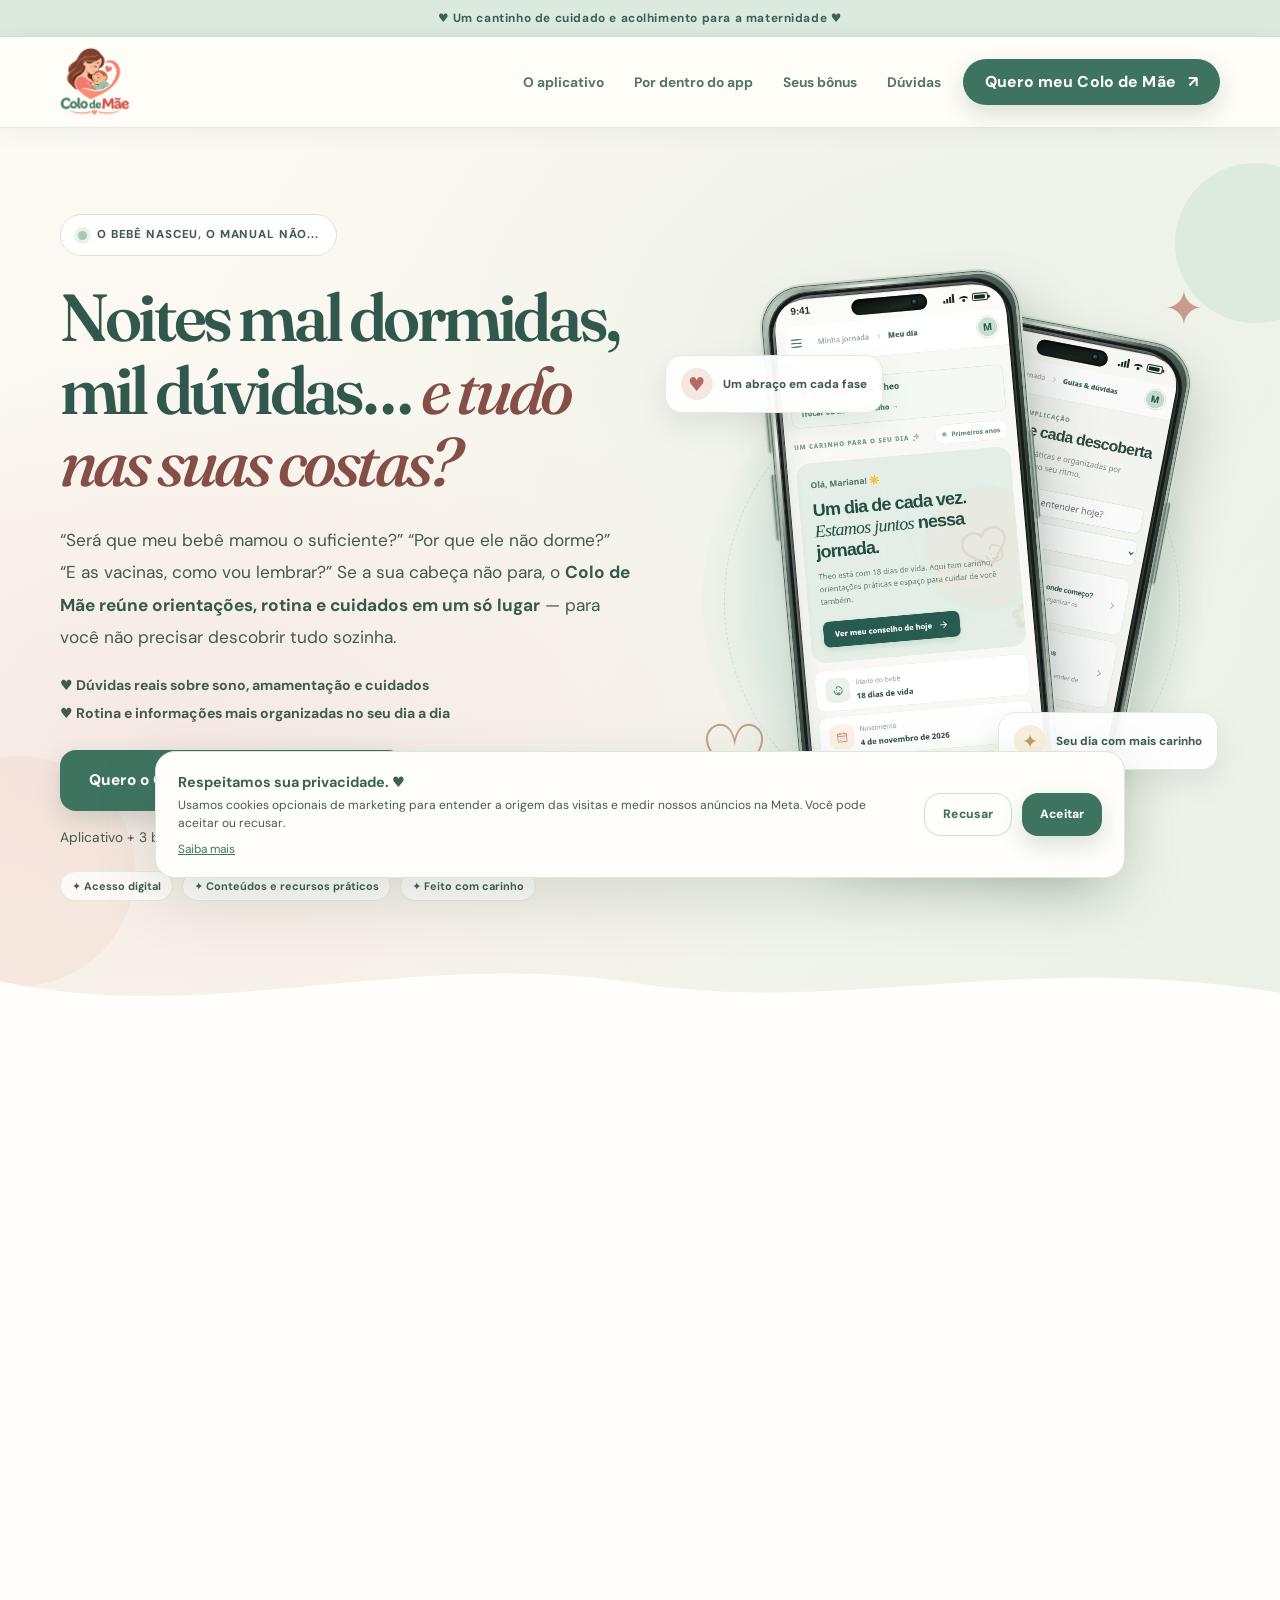
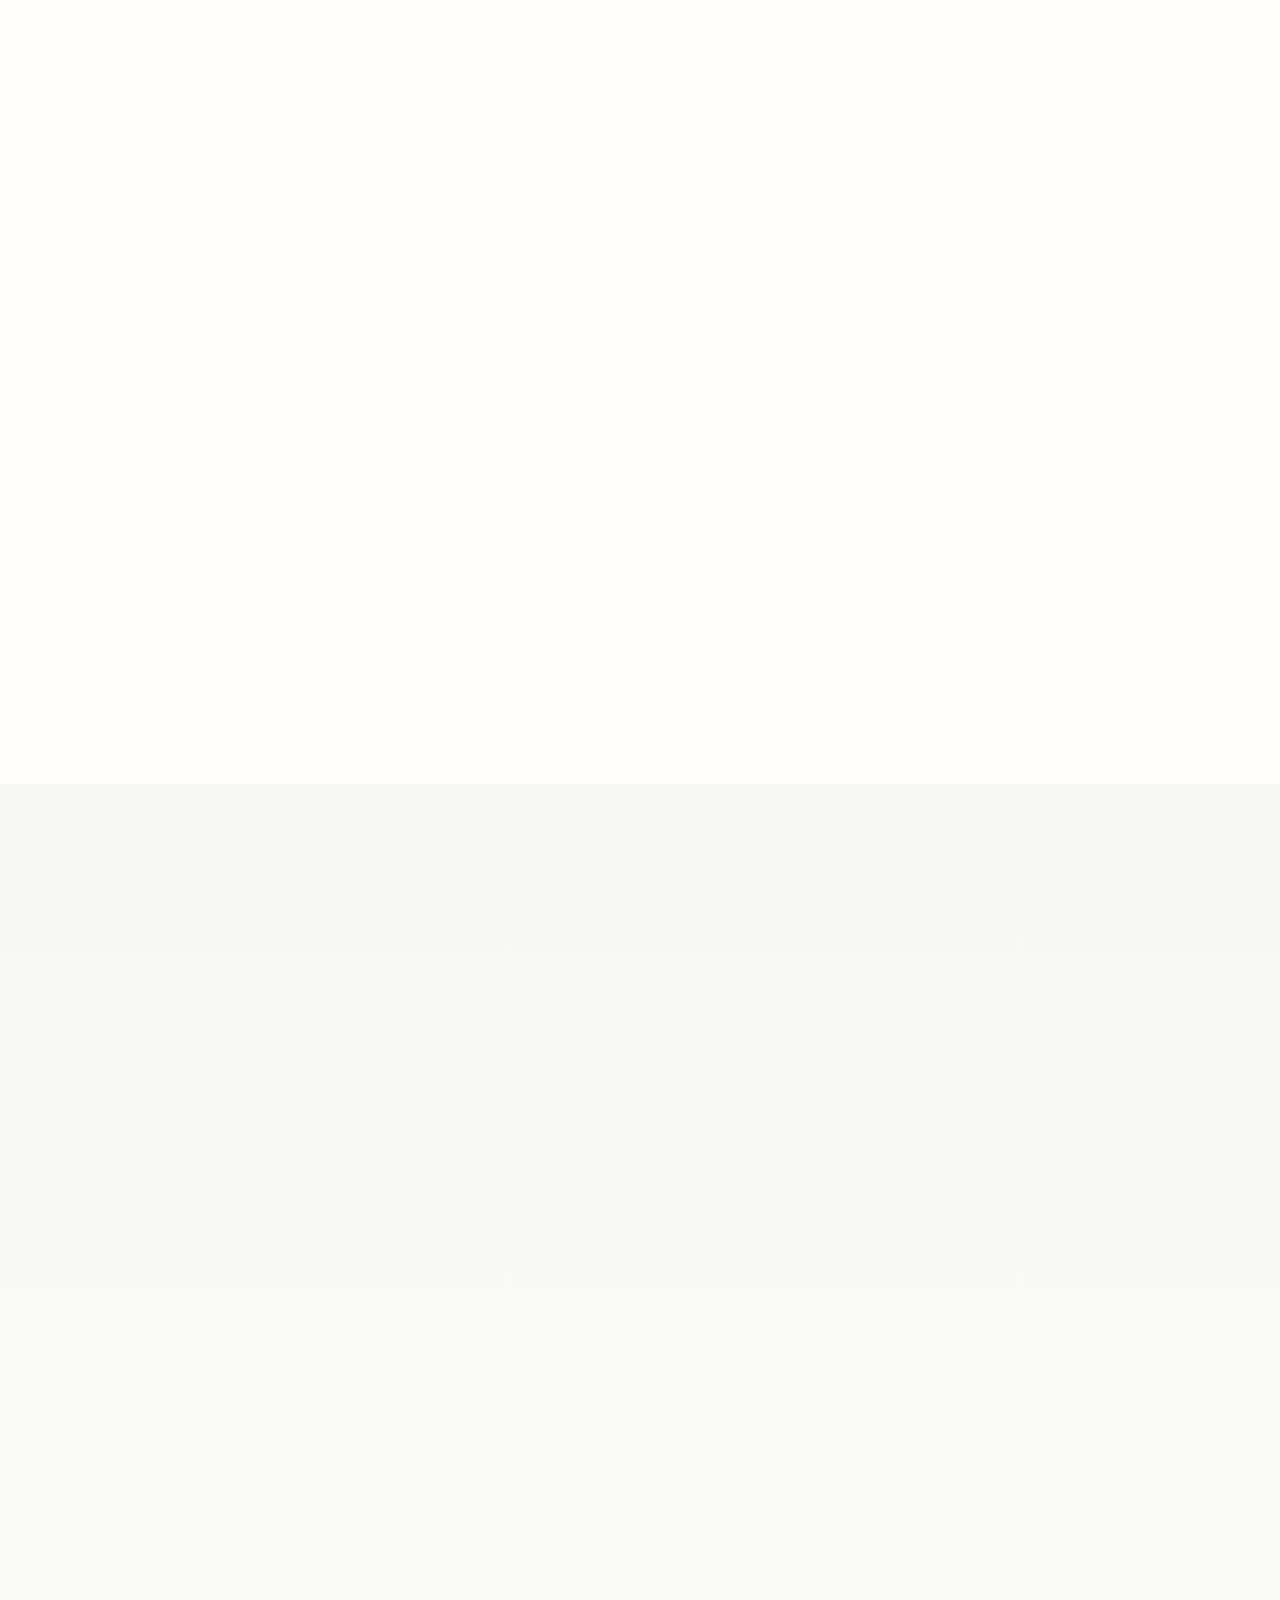
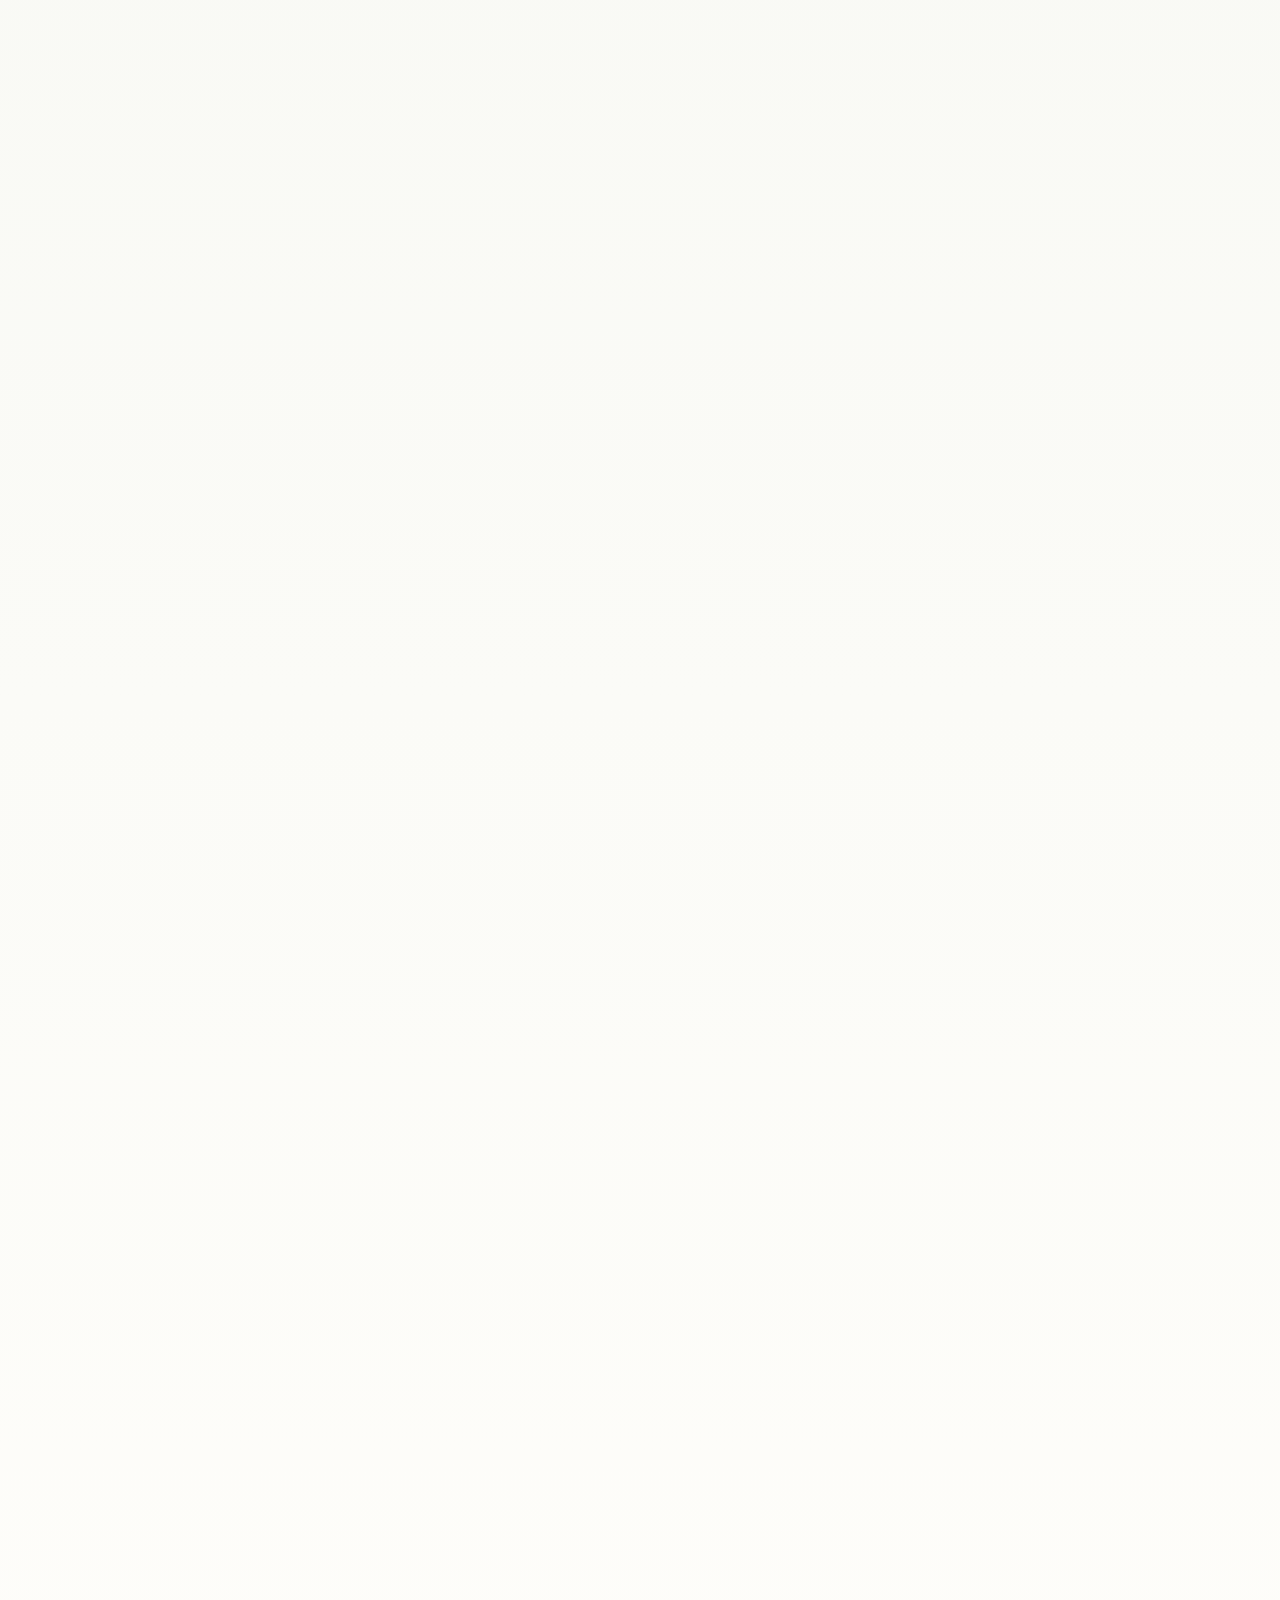
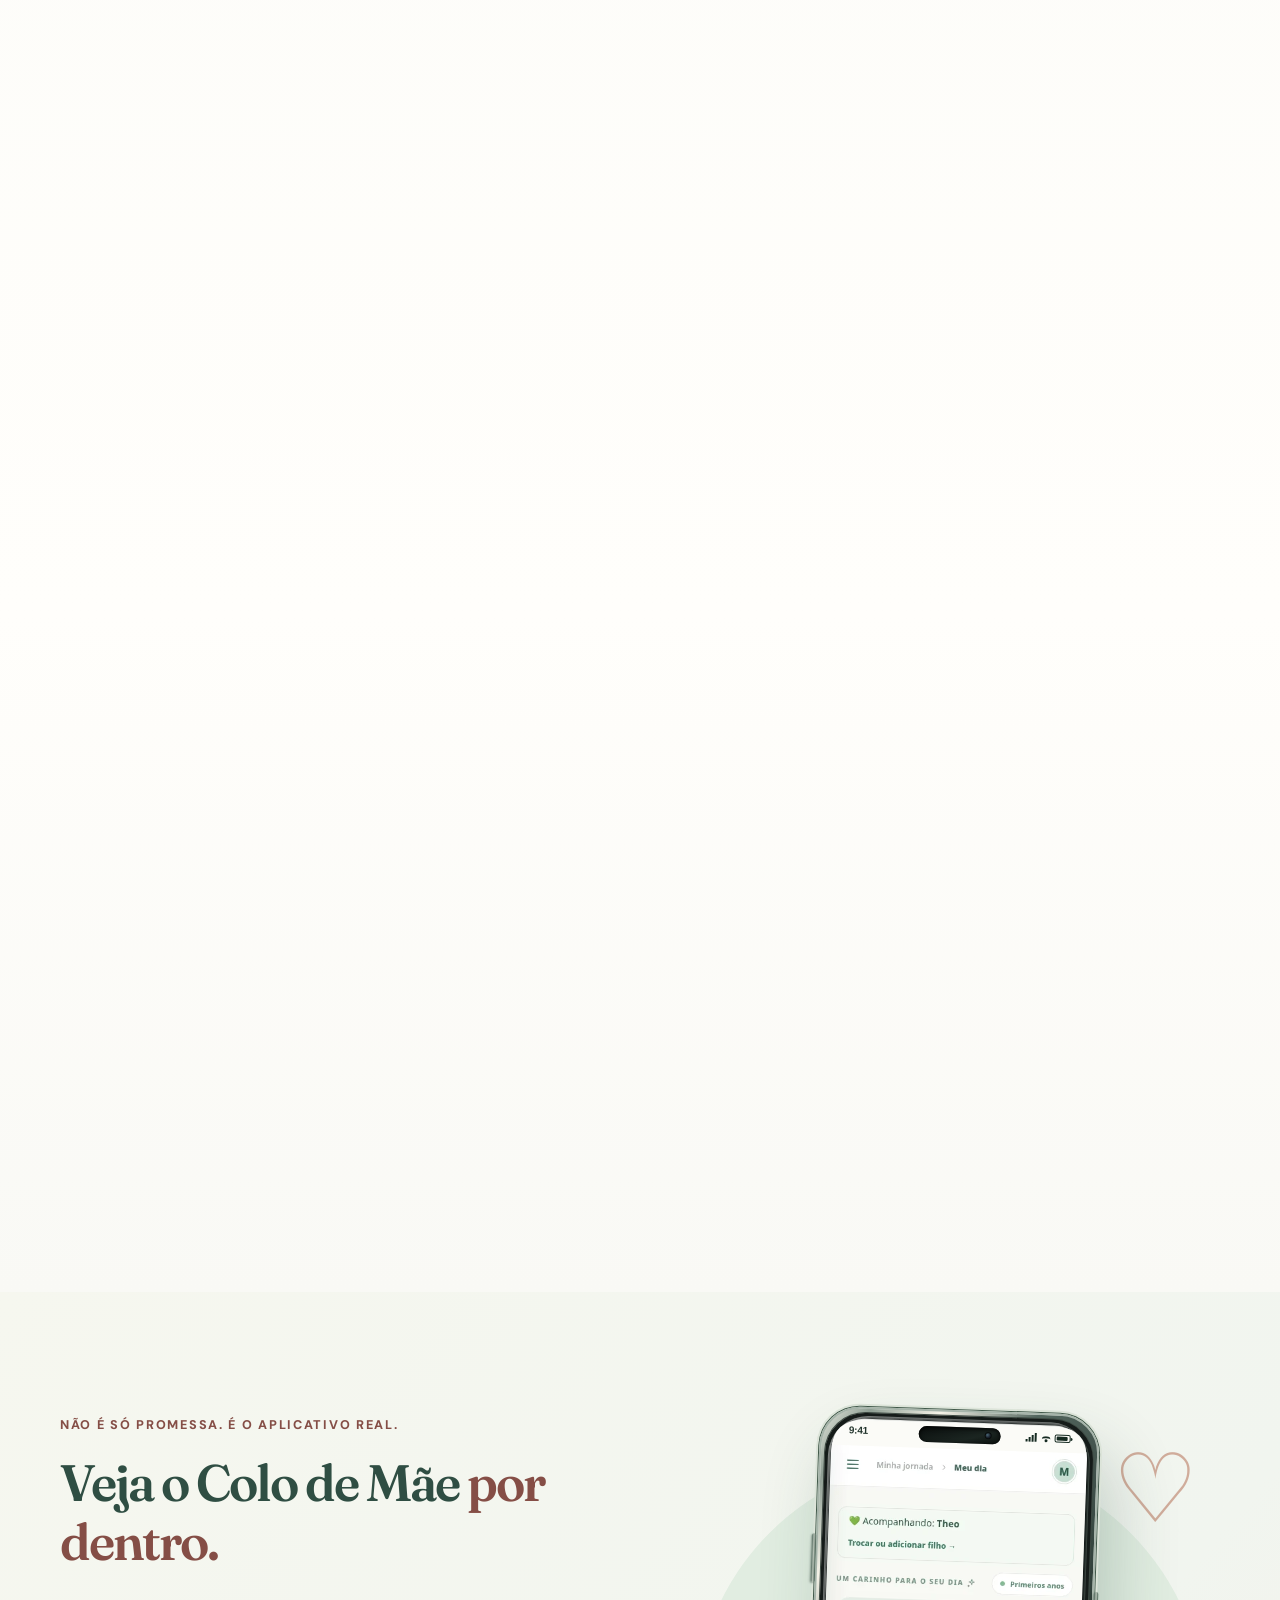
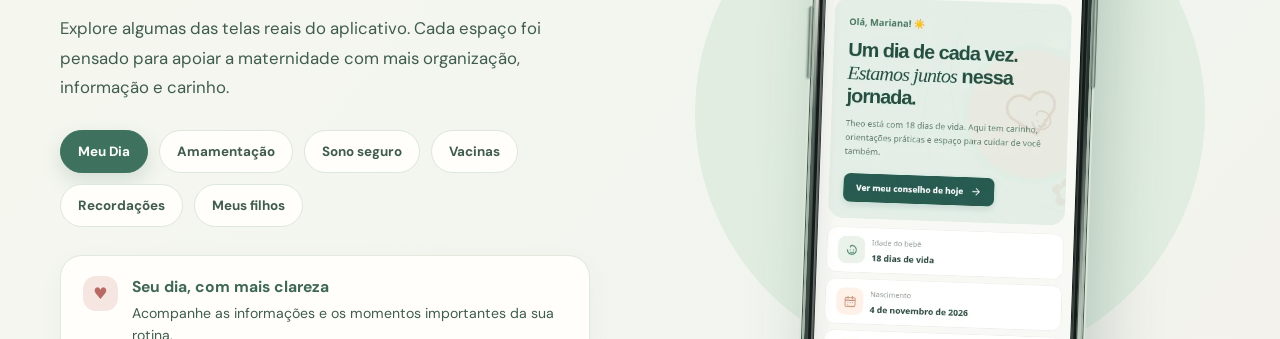
==== commit 66edf6d1: "Prevent late webfont swaps and improve pastel text contrast" ====
--- a/index.html
+++ b/index.html
@@ -21,16 +21,150 @@
 <meta content="https://www.metodokl.com.br/assets/capa-compartilhamento.jpg" property="og:image"/>
 <meta content="Colo de Mãe: aplicativo e três bônus por R$ 29,90" property="og:image:alt"/>
 <title>Colo de Mãe | O bebê nasceu, o manual não...</title>
-<link href="assets/favicon.png" rel="icon" type="image/png"/>
-<link rel="preload" as="image" href="assets/app-meu-dia.webp" type="image/webp" fetchpriority="high"/>
+<link href="assets/favicon.png?v=20261126b" rel="icon" type="image/png"/>
+<link rel="preload" as="image" href="assets/app-meu-dia.webp?v=20261126b" type="image/webp" fetchpriority="high"/>
 <link href="https://fonts.googleapis.com" rel="preconnect"/>
 <link crossorigin="" href="https://fonts.gstatic.com" rel="preconnect"/>
-<link href="https://fonts.googleapis.com/css2?family=DM+Sans:wght@400;500;600;700;800&amp;family=Fraunces:wght@400;500;600;700&amp;display=swap" rel="stylesheet" media="print" onload="this.media='all'"/>
-<noscript><link href="https://fonts.googleapis.com/css2?family=DM+Sans:wght@400;500;600;700;800&amp;family=Fraunces:wght@400;500;600;700&amp;display=swap" rel="stylesheet"/></noscript>
-<link href="css/site.v20261126.css" rel="stylesheet"/>
-<script defer="" src="js/config.js"></script>
-<script defer="" src="js/site.js"></script>
-<script defer="" src="js/tracking.js"></script>
+<link href="https://fonts.googleapis.com/css2?family=DM+Sans:wght@400;500;600;700;800&amp;family=Fraunces:wght@400;500;600;700&amp;display=optional" rel="stylesheet" media="print" onload="this.media='all'"/>
+<noscript><link href="https://fonts.googleapis.com/css2?family=DM+Sans:wght@400;500;600;700;800&amp;family=Fraunces:wght@400;500;600;700&amp;display=optional" rel="stylesheet"/></noscript>
+<style id="critical-css">:root{--burgundy:#6e2745;--burgundy-2:#4c2035;--pink:#e83878;--hotpink:#d52e69;--pink-light:#fff1f6;--pink-mist:#fce8ee;--rose:#f7b8cd;--soft:#fff9f9;--cream:#fff8f1;--ink:#502c3f;--muted:#795d69;--border:#f1dce5;--shadow:0 19px 65px rgba(130,48,86,.11);--radius:26px;--ease:cubic-bezier(.22,1,.36,1)}*{box-sizing:border-box}html{scroll-behavior:smooth;scroll-padding-top:100px}body{margin:0;background:#fff;color:var(--ink);font-family:'DM Sans',sans-serif;-webkit-font-smoothing:antialiased;overflow-x:hidden}button,input{font:inherit}a{color:inherit;text-decoration:none}a:focus-visible,button:focus-visible,summary:focus-visible{outline:3px solid #b42c65;outline-offset:4px}button{cursor:pointer}img,svg{max-width:100%}img{height:auto}p{line-height:1.72}h1,h2,h3{font-family:Manrope,'DM Sans',sans-serif;letter-spacing:-.045em}h1,h2,h3,p{margin-top:0}h2{font-size:clamp(2.1rem,4vw,3.65rem);line-height:1.16;font-weight:800}h3{line-height:1.3}section{position:relative}.container{width:min(1160px,calc(100% - 48px));margin-inline:auto}.skip-link{position:absolute;top:-100px;z-index:900;left:15px;background:#fff;padding:12px 15px}.skip-link:focus{top:15px}.announcement{background:#772844;text-align:center;color:#fff;padding:8px 18px;font-size:.75rem;letter-spacing:.06em;font-weight:600}.announcement-heart{color:#fac4d2;padding:0 9px}.site-header{position:sticky;top:0;z-index:50;background:rgba(255,252,252,.94);backdrop-filter:blur(18px);border-bottom:1px solid #f6e8ed}.header-inner{height:87px;display:flex;align-items:center;justify-content:space-between;gap:22px}.brand{display:flex;align-items:center;margin-left:-13px;flex-shrink:0}.brand img{width:93px;height:79px;object-fit:contain}.site-header nav{display:flex;align-items:center;gap:30px;margin-left:auto}.site-header nav a{font-size:.85rem;color:#735262;font-weight:700;transition:color .2s}.site-header nav a:hover{color:var(--pink)}.btn{display:inline-flex;align-items:center;justify-content:center;gap:12px;border:none;border-radius:999px;font-family:'DM Sans',sans-serif;font-weight:800;letter-spacing:-.01em;line-height:1.25;text-align:center;white-space:normal;transition:transform .2s var(--ease),background .2s,box-shadow .2s}.btn:hover{transform:translateY(-2px)}.btn span{font-size:1.2em}.btn-primary{background:linear-gradient(110deg,#e73b79,#cf2868);color:white;box-shadow:0 12px 24px rgba(220,47,109,.22)}.btn-primary:hover{box-shadow:0 18px 31px rgba(220,47,109,.32);background:linear-gradient(110deg,#f34480,#c92360)}.btn-small{padding:13px 20px;font-size:.82rem}.btn-large{padding:21px 30px;font-size:.98rem}.mobile-menu-toggle{display:none;border:0;background:transparent;color:var(--burgundy);font-size:1.8rem}.hero{background:radial-gradient(ellipse at 70% 30%,#ffedf3 0%,transparent 52%),linear-gradient(125deg,#fffbf8 7%,#fff0f6 62%,#fbdce8 100%);padding:98px 0 115px;overflow:hidden}.hero-grid{display:grid;grid-template-columns:1.07fr .93fr;align-items:center;gap:35px;min-height:595px}.hero-copy{position:relative;z-index:3;padding-bottom:25px}.eyebrow{display:inline-flex;align-items:center;gap:10px;border:1px solid #f6ccda;border-radius:999px;padding:9px 17px;color:#a83c66;background:rgba(255,255,255,.75);font-size:.76rem;font-weight:800;letter-spacing:.03em;text-transform:uppercase;margin-bottom:25px}.eyebrow-dot{height:9px;width:9px;border-radius:50%;background:var(--pink);box-shadow:0 0 0 4px #ffe0ea}.hero h1{font-size:clamp(3.45rem,5.7vw,5.25rem);line-height:1.095;letter-spacing:-.07em;margin-bottom:26px;font-weight:800;color:var(--burgundy-2);max-width:660px}.hero h1 em,.offer-copy h2 em,.final-cta h2 em,.interlude h2 em{font-style:normal;color:var(--pink)}.hero-description{font-size:1.13rem;line-height:1.87;max-width:590px;color:#6b4e5d;margin-bottom:22px}.hero-description strong{color:#6f2b49}.hero-points{display:grid;gap:9px;color:#885068;font-size:.87rem;font-weight:700;margin-bottom:32px}.hero-action{min-width:315px}.under-cta{font-size:.83rem;color:#8a6473;margin:14px 0 22px}.under-cta strong{color:var(--burgundy)}.hero-mini-badges{display:flex;gap:12px;flex-wrap:wrap;max-width:590px}.hero-mini-badges span{font-size:.7rem;color:#8b7180;font-weight:700}.hero-art{height:590px;min-width:0;position:relative;display:flex;align-items:center;justify-content:center;isolation:isolate}.art-orbit{position:absolute;z-index:-1;width:470px;height:470px;top:85px;left:50%;transform:translateX(-50%);background:radial-gradient(circle,#f8cbdc 0%,#fce1e8 52%,transparent 74%);border-radius:50%}.hero-blob{position:absolute;border-radius:50%;pointer-events:none}.art-sparkle{position:absolute;color:#e77a9d;font-size:3rem}.art-sparkle-a{top:10px;right:16px}.art-sparkle-b{bottom:50px;left:15px;font-size:5rem}.phone{position:relative;background:#3e2831;border:7px solid #3e2831;border-radius:40px;overflow:hidden;box-shadow:0 25px 58px rgba(79,30,53,.21);padding:4px;aspect-ratio:390/844;width:240px;max-width:100%;flex-shrink:0}.phone img{display:block;width:100%;height:100%;object-fit:cover;border-radius:27px;object-position:top}.phone-camera{position:absolute;width:34%;height:21px;background:#3e2831;top:1px;left:33%;z-index:5;border-radius:0 0 15px 15px}.phone-front{transform:rotate(-5deg) translate(-40px,-10px);z-index:3;width:256px}.phone-back{transform:rotate(11deg) translate(78px,8px);position:absolute;z-index:1;width:242px;filter:saturate(.86)}.floating-chip{position:absolute;z-index:5;display:flex;align-items:center;gap:10px;background:#fff;padding:12px 15px;border:1px solid #f9e8ee;border-radius:16px;box-shadow:0 12px 30px rgba(107,47,75,.13);font-size:.73rem;font-weight:800;color:#78445c;white-space:nowrap}.chip-icon{display:grid;place-items:center;border-radius:50%;background:#ffedf2;color:#db3f78;width:32px;height:32px;font-size:1.2rem}.chip-stars{color:#f4a44c;background:#fff6e9}.chip-top{top:88px;left:-19px}.chip-bottom{bottom:87px;right:2px}.hero-wave{position:absolute;bottom:-1px;width:100%;height:75px;line-height:0}.hero-wave svg{height:100%;width:100%}.phone-showcase{width:280px;transform:rotate(2deg);box-shadow:0 34px 50px rgba(70,35,50,.22)}.offer-copy>p:not(.eyebrow){color:#f4d8e3;font-size:1.03rem;max-width:550px}.btn-purchase{width:100%;background:#e43276;color:#fff;box-shadow:0 14px 26px #d72a6a45;padding:20px 15px;font-size:.94rem}.btn-purchase:hover{background:#c82361;box-shadow:0 18px 32px #d72a6a50}.btn-white{background:#fff;color:#963d60;border:1px solid #f3bdcf;padding:19px 24px;box-shadow:0 10px 25px #c8547d24}.cookie-bar[hidden],.modal[hidden]{display:none!important}.cookie-bar{position:fixed;z-index:1000;bottom:22px;left:50%;transform:translateX(-50%);background:#fff;border:1px solid #f4d6e2;border-radius:20px;box-shadow:0 20px 85px #532c4042;width:min(970px,calc(100% - 30px));padding:19px 22px;display:flex;gap:28px;align-items:center;justify-content:space-between}.cookie-text strong{font-size:.9rem;color:#673249}.cookie-text p{font-size:.75rem;line-height:1.45;margin:5px 0}.cookie-text a{font-size:.74rem;text-decoration:underline;color:#c13269}.cookie-actions{display:flex;gap:10px;flex-shrink:0}.btn-outline{background:#fff;border:1px solid #e5bbce;color:#9f466d}.btn-cookie{padding:13px 18px;font-size:.76rem}.modal{position:fixed;inset:0;z-index:1500;display:grid;place-items:center;padding:18px}.modal-open{overflow:hidden}.modal-backdrop{position:absolute;inset:0;background:#39202cc2;backdrop-filter:blur(5px)}.modal-panel{position:relative;background:white;border-radius:23px;padding:38px 35px 33px;width:min(485px,100%);box-shadow:0 30px 100px #1e0a1626;text-align:center}.modal-close{position:absolute;right:19px;top:13px;border:none;background:none;font-size:1.7rem;color:#a16c83}.modal-icon{width:58px;height:58px;background:#ffe0ec;display:grid;place-items:center;border-radius:50%;color:#cc3e76;font-size:1.8rem;margin:0 auto 20px}.modal-panel h2{font-size:1.56rem;color:#70304c}.modal-panel p{font-size:.91rem;color:#805a6e}.modal-panel code{color:#c33570;background:#fff0f5;padding:2px 5px;border-radius:5px}.modal-panel .btn{padding:14px 35px;margin-top:8px}@media(max-width:1090px){.header-inner{height:78px}.site-header nav{gap:19px}.site-header nav a{font-size:.78rem}.header-cta{font-size:.73rem;padding:12px 14px}.hero-grid{gap:12px}.hero h1{font-size:clamp(3rem,5.5vw,4.9rem)}.hero-art{transform:scale(.94)}}@media(max-width:850px){.container{width:min(100% - 34px,1160px)}.site-header nav{display:none;position:absolute;left:0;right:0;top:78px;background:#fff9fb;padding:22px 25px;box-shadow:0 20px 30px #401c2b17;flex-direction:column;align-items:flex-start;gap:23px;border-bottom:1px solid #f6dbe5}.site-header nav.nav-open{display:flex}.mobile-menu-toggle{display:block}.header-cta{margin-left:auto}.hero{padding:63px 0 94px}.hero-grid{grid-template-columns:1fr;gap:0}.hero-copy{text-align:center;padding-bottom:0}.hero h1,.hero-description{margin-inline:auto}.hero h1{font-size:clamp(3rem,7vw,4.7rem)}.hero-points{justify-content:center}.hero-mini-badges{justify-content:center;margin:auto}.hero-art{height:565px;width:min(100%,530px);margin-inline:auto;transform:none}.chip-top{left:15px}.chip-bottom{right:4px}.offer-copy>p:not(.eyebrow){margin-inline:auto}.final-cta .btn{margin:auto}}@media(max-width:580px){h2{font-size:clamp(1.9rem,8.2vw,2.8rem)}.container{width:calc(100% - 34px)}.announcement{font-size:.65rem;padding:7px 6px}.announcement-heart{padding:0 2px}.header-inner{height:72px}.brand{margin-left:-12px}.brand img{height:74px;width:84px}.site-header nav{top:72px}.header-cta{font-size:.69rem;padding:10px 13px;max-width:165px}.header-cta span{display:none}.hero{padding:50px 0 94px}.eyebrow{font-size:.67rem;padding:8px 12px}.hero h1{font-size:clamp(2.65rem,12vw,4.2rem);letter-spacing:-.07em;margin-bottom:18px}.hero-description{font-size:.97rem;line-height:1.75;max-width:470px}.hero-points{font-size:.74rem;gap:8px}.hero-action{min-width:0;width:100%;max-width:390px;font-size:.9rem;padding:20px 15px}.hero-mini-badges{gap:8px;justify-content:center}.hero-mini-badges span{font-size:.65rem}.hero-art{height:460px;max-width:370px;margin-top:18px}.phone-front{width:191px;transform:rotate(-5deg) translate(-30px,-6px)}.phone-back{width:177px;transform:rotate(11deg) translate(59px,8px)}.phone{border-width:5px;padding:2px;border-radius:30px}.phone img{border-radius:22px}.phone-camera{height:17px;border-radius:0 0 11px 11px}.art-orbit{width:345px;height:345px;top:65px}.art-sparkle-a{right:10px}.art-sparkle-b{left:0}.floating-chip{padding:9px 10px;font-size:.58rem;gap:6px}.chip-icon{height:26px;width:26px;font-size:1rem}.chip-top{left:-1px;top:80px}.chip-bottom{right:0;bottom:90px}.phone-showcase{width:204px}.offer-copy>p:not(.eyebrow){font-size:.93rem}.btn-purchase{font-size:.82rem;padding:18px 9px}.final-cta .btn{width:100%;font-size:.85rem}.cookie-bar{bottom:9px;display:block;padding:16px}.cookie-text p{font-size:.72rem}.cookie-actions{margin-top:13px}.btn-cookie{flex:1}.modal-panel{padding:28px 20px}}@media(prefers-reduced-motion:reduce){*,*::before,*::after{animation-duration:.001ms!important;transition-duration:.001ms!important;scroll-behavior:auto!important}}.mobile-purchase-bar[hidden]{display:none!important}.mobile-purchase-bar{display:none}@media (max-width:580px){.mobile-purchase-bar:not([hidden]){position:fixed;z-index:90;bottom:0;left:0;right:0;display:flex;align-items:center;justify-content:space-between;gap:12px;background:#fff;border-top:1px solid #f0cfdb;padding:11px max(17px,env(safe-area-inset-left)) calc(11px + env(safe-area-inset-bottom)) max(17px,env(safe-area-inset-right));box-shadow:0 -13px 36px #5f22352b}.mobile-purchase-info{display:grid;gap:1px;flex:none}.mobile-purchase-info small{font-weight:650;color:#87536b;font-size:.67rem}.mobile-purchase-info strong{font-family:Manrope,'DM Sans',sans-serif;letter-spacing:-.04em;color:#642b47;font-size:1.4rem}.mobile-purchase-button{display:inline-flex;align-items:center;justify-content:center;gap:10px;white-space:nowrap;background:linear-gradient(125deg,#ee3c83,#ce2367);border-radius:100px;color:white;padding:15px 17px;font-size:.79rem;font-weight:800;box-shadow:0 7px 18px #d42b6a43}.mobile-purchase-button:focus-visible{outline:3px solid #6e2745;outline-offset:3px}body.has-mobile-purchase{padding-bottom:74px}}:root{
+ --burgundy:#36594d;
+ --burgundy-2:#284b40;
+ --pink:#be7169;
+ --hotpink:#a85e58;
+ --pink-light:#faf2ed;
+ --pink-mist:#f6ebe4;
+ --rose:#e4b9b0;
+ --soft:#fbfaf7;
+ --cream:#fbf6ee;
+ --ink:#2f4e43;
+ --muted:#63766b;
+ --border:#e8e9df;
+ --shadow:0 19px 65px rgba(64,97,75,.09);
+ --radius:30px;
+}html{scroll-padding-top:92px}body{background:#fcfbf7;color:var(--ink);font-family:'DM Sans',system-ui,sans-serif}h1,h2,h3{font-family:'Fraunces',Georgia,serif;letter-spacing:-.038em;font-weight:600}p{line-height:1.75}h2{line-height:1.16}a:focus-visible,button:focus-visible,summary:focus-visible{outline-color:#3c7760}.announcement{background:#dbe9df;color:#386253;border-bottom:1px solid #cfdfd3;padding:10px 16px;font-weight:700;font-size:.74rem;letter-spacing:.05em}.announcement-heart{color:#b36b62}.site-header{background:rgba(255,253,248,.95);border-bottom:1px solid #e7e8df;box-shadow:0 4px 22px #315f4410}.header-inner{height:90px}.brand img{width:95px;height:80px}.site-header nav a{color:#557568;font-size:.86rem}.site-header nav a:hover,.text-link{color:#ab655e}.btn{border-radius:16px;letter-spacing:.01em}.btn-primary,.btn-purchase{background:#3d735f;color:#fff;box-shadow:0 9px 23px #315f4430}.btn-primary:hover,.btn-purchase:hover{background:#2f604e;box-shadow:0 12px 28px #315f4443}.btn-small{border-radius:100px;padding:13px 22px}.btn-large{padding:19px 29px;font-size:.96rem}.hero{
+ background:
+   radial-gradient(ellipse at 77% 25%, #ecf1e8 0%, transparent 42%),
+   radial-gradient(ellipse at 12% 70%,#f6e8e3 0%, transparent 45%),
+   linear-gradient(123deg,#fdfaf4 0%,#f7f6ed 46%,#eaf1e7 100%);
+ padding:86px 0 110px;
+}.hero-grid{grid-template-columns:1.05fr .95fr;gap:31px;min-height:580px}.hero-copy{padding-bottom:10px}.eyebrow{background:#fffffff0;color:#688673;border-color:#d7e6d9;font-size:.72rem;padding:10px 17px;letter-spacing:.075em}.eyebrow-dot{background:#a7c8b3;box-shadow:0 0 0 4px #e7f3e9}.hero h1{font-family:'Fraunces',Georgia,serif;font-weight:600;font-size:clamp(3.2rem,5.2vw,5.05rem);line-height:1.09;letter-spacing:-.057em;color:#30584c;max-width:610px;margin-bottom:25px}.hero h1 em,.offer-copy h2 em,.final-cta h2 em,.interlude h2 em{font-style:italic;color:#b97067;font-weight:500}.hero-description{max-width:570px;color:#586e62;font-size:1.08rem;line-height:1.88;margin-bottom:22px}.hero-description strong{color:#3b6957;font-weight:700}.hero-points{gap:10px;margin-bottom:28px;color:#587d67;font-size:.88rem}.hero-action{min-width:330px;max-width:100%}.under-cta{color:#6e796f;font-size:.86rem}.under-cta strong{color:#3c715e}.hero-mini-badges{gap:9px}.hero-mini-badges span{color:#627e70;background:#ffffffc5;border:1px solid #e5eadd;border-radius:100px;padding:7px 11px;font-size:.68rem}.art-orbit{background:radial-gradient(circle,#f0f3e7 0%,#e0ece3 55%,transparent 74%);width:500px;height:500px}.art-orbit::after{content:'';position:absolute;inset:22px;border:1px dashed #c4d9c5;border-radius:50%;opacity:.7}.art-sparkle{color:#c69c8f}.phone{background:#345b51;border-color:#345b51;box-shadow:0 25px 57px #345a4c2d}.phone-camera{background:#345b51}.phone-back{filter:saturate(.95)}.floating-chip{color:#4d7764;border:1px solid #e4ebdd;background:#fffffff2;box-shadow:0 12px 28px #54715d20;border-radius:17px}.chip-icon{background:#f4e8e1;color:#b56b65}.chip-stars{background:#f9f0df;color:#c19a61}.hero-wave path{fill:#fffefb}.offer-copy>p:not(.eyebrow){color:#5a7765}.btn-white{background:#fffefa;color:#3c705b;border-color:#d6e5d6;box-shadow:0 10px 26px #476f5825}.btn-white:hover{background:#f9faf5}.cookie-bar{border:1px solid #dae7db;background:#fffefa;box-shadow:0 20px 60px #41694b2b}.cookie-text strong{color:#3a634f}.cookie-text p{color:#61776b}.cookie-text a{color:#3e7961}.btn-outline{border:1px solid #cddfcd;background:#fffefa;color:#416e59}.modal-panel{background:#fffefa}.modal-backdrop{background:#233d33b8}.modal-icon{background:#f5e6df;color:#b96f66}.modal-panel h2{color:#3a634f}.modal-panel p{color:#678071}@media(max-width:1090px){.hero h1{font-size:clamp(3rem,5.15vw,4.6rem)}}@media(max-width:850px){.site-header nav{background:#fffefa;border-color:#e1eade}.hero{padding:66px 0 95px}.hero h1{font-size:clamp(3rem,7vw,4.6rem)}.hero-description{max-width:620px}}@media(max-width:580px){.announcement{font-size:.64rem;letter-spacing:0;padding:8px 10px}.header-inner{height:73px}.hero{padding:43px 0 90px}.hero h1{font-size:clamp(2.6rem,11.1vw,3.85rem);line-height:1.12;letter-spacing:-.048em}.hero-description{font-size:.98rem;line-height:1.76}.hero-points{font-size:.76rem}.hero-mini-badges span{font-size:.63rem}.hero-art{margin-top:20px}.art-orbit{width:348px;height:348px;top:62px}.mobile-purchase-bar:not([hidden]){background:#fffefa;border-top:1px solid #d5e4d6;box-shadow:0 -10px 30px #42644c1c}.mobile-purchase-info small{color:#6a836e}.mobile-purchase-info strong{color:#365f4d;font-family:'Fraunces',Georgia,serif}.mobile-purchase-button{background:#3c725d;box-shadow:0 7px 18px #365c4f36}.mobile-purchase-button:focus-visible{outline-color:#8aba9d}}@media(max-width:850px){.hero-grid{grid-template-columns:minmax(0,1fr);gap:7px}.hero-art{width:min(100%,530px);margin-inline:auto;grid-column:1;grid-row:auto}.hero-copy{width:100%;grid-column:1}}.header-cta-label-short{display:none}@media(max-width:580px){.header-cta{min-width:0;max-width:none;padding:13px 18px;font-size:.75rem}.header-cta-label-long{display:none}.header-cta-label-short{display:inline}.hero-art{height:468px;margin-top:25px}.hero-mini-badges{margin-bottom:8px}}@media(max-width:580px){.header-cta .header-cta-label-short{display:inline;font-size:.77rem;white-space:nowrap}.header-cta .header-cta-label-long,.header-cta .header-cta-arrow{display:none}}.phone{
+ --metal-mid:#879b93;
+ --metal-light:#f5f3e9;
+ --metal-dark:#475c52;
+ overflow:visible;
+ isolation:isolate;
+ padding:0;
+ border:2px solid #a6b4aa;
+ border-radius:clamp(30px,3.15vw,48px);
+ background:linear-gradient(125deg,#e8e9e0 0%,#8e9e93 7%,#f6f3e8 17%,#53665e 31%,#222f2b 68%,#b8c3b9 90%,#e0e2d8 100%);
+ box-shadow:
+  0 0 0 1px #4b6057,
+  0 0 0 3px #d2dad1,
+  2px 9px 0 -4px rgba(25,42,33,.52),
+  14px 36px 58px rgba(38,63,50,.22),
+  4px 12px 18px rgba(36,62,48,.09);
+ transition:filter .25s ease,box-shadow .25s ease;
+}.phone::before{
+ content:"";
+ position:absolute;
+ z-index:1;
+ inset:4px;
+ border:5px solid #151b19;
+ border-radius:inherit;
+ box-shadow:inset 0 1px 2px rgba(0,0,0,.8),0 0 0 1px #3f4b44;
+ pointer-events:none;
+}.device-screen{
+ position:absolute;
+ z-index:2;
+ overflow:hidden;
+ inset:10px;
+ border-radius:clamp(23px,2.6vw,35px);
+ background:#fafbf8;
+ box-shadow:0 0 0 1px #111716,inset 0 0 1px #141c18;
+}.phone .device-screen img{
+ display:block;
+ position:absolute;
+ width:100%;
+ height:calc(100% - 24px);
+ top:24px;
+ left:0;
+ border-radius:0;
+ object-fit:cover;
+ object-position:top;
+}.device-status{
+ position:absolute;
+ z-index:4;
+ top:12px;
+ right:11px;
+ left:11px;
+ height:25px;
+ padding:5px 16px 0;
+ display:flex;
+ justify-content:space-between;
+ align-items:flex-start;
+ border-radius:30px 30px 0 0;
+ background:#fbfbf7;
+ color:#14271f;
+ font-family:Arial,system-ui,sans-serif;
+ font-size:10px;
+ font-weight:700;
+ line-height:1;
+ letter-spacing:-.02em;
+ pointer-events:none;
+}.device-signals{display:inline-flex;gap:4px;align-items:center;height:11px}.device-signal-bars{width:12px;height:9px;background:linear-gradient(to top,#152a21 0 28%,transparent 28%) 0 0/2px 100% no-repeat,linear-gradient(to top,#152a21 0 51%,transparent 51%) 3px 0/2px 100% no-repeat,linear-gradient(to top,#152a21 0 72%,transparent 72%) 6px 0/2px 100% no-repeat,linear-gradient(to top,#152a21 0 100%,transparent 100%) 9px 0/2px 100% no-repeat}.device-wifi{width:9px;height:7px;border-top:2px solid #152a21;border-radius:50%;position:relative;transform:translateY(2px)}.device-wifi::after{content:"";width:3px;height:3px;position:absolute;top:1px;left:3px;background:#152a21;border-radius:50%}.device-battery{width:16px;height:8px;border:1px solid #152a21;border-radius:2px;position:relative}.device-battery::before{content:"";position:absolute;inset:1px 2px 1px 1px;background:#152a21;border-radius:1px}.device-battery::after{content:"";position:absolute;right:-3px;top:2px;width:2px;height:3px;background:#152a21;border-radius:0 2px 2px 0}.phone .phone-camera{
+ position:absolute;
+ z-index:6;
+ top:15px;
+ left:35%;
+ width:30%;
+ height:16px;
+ border-radius:14px;
+ background:linear-gradient(165deg,#090d0c,#1b2521 65%,#0a100c);
+ box-shadow:0 1px 0 rgba(255,255,255,.12),inset 0 1px 4px #000;
+}.phone .phone-camera::after{
+ content:"";
+ position:absolute;
+ top:5px;
+ right:10px;
+ width:5px;
+ height:5px;
+ background:radial-gradient(circle at 35% 35%,#496776,#151a25 65%);
+ border-radius:50%;
+ box-shadow:0 0 0 1px #070b0b;
+}.device-glass{
+ position:absolute;
+ z-index:5;
+ inset:7px;
+ border-radius:inherit;
+ pointer-events:none;
+ background:linear-gradient(120deg,rgba(255,255,255,.19) 0%,rgba(255,255,255,.06) 7%,transparent 21%,transparent 80%,rgba(241,255,244,.08) 100%);
+ box-shadow:inset 2px 2px 3px #ffffff6b,inset -1px -1px 2px #9ab0a25a;
+}.device-button-left,.device-button-lower,.device-button-right{position:absolute;z-index:0;background:linear-gradient(90deg,#566c61,#b4bfb3 50%,#4b6356);border-radius:2px;box-shadow:-1px 1px 2px #31463b70}.device-button-left{width:4px;height:8%;top:21%;left:-6px}.device-button-lower{width:4px;height:12%;top:33%;left:-6px}.device-button-right{width:4px;height:16%;top:29%;right:-6px}.phone-back{filter:saturate(.92) brightness(.98);box-shadow:0 0 0 1px #526a5d,0 0 0 3px #dce4d9,10px 26px 52px rgba(29,60,44,.21)}.phone-front{filter:none}.phone-showcase{box-shadow:0 0 0 1px #41594a,0 0 0 3px #dce4d9,14px 38px 68px #274c3d3d}@media(max-width:580px){.phone{border-radius:33px;border-width:2px}.phone::before{inset:3px;border-width:4px}.device-screen{inset:8px;border-radius:25px}.phone .device-screen img{top:21px;height:calc(100% - 21px)}.device-status{top:10px;left:9px;right:9px;height:22px;padding:4px 11px 0;font-size:8px}.device-signals{transform:scale(.8);transform-origin:top right;gap:3px}.phone .phone-camera{top:12px;height:14px}.phone .phone-camera::after{top:4px;right:6px}.device-glass{inset:5px}.device-button-left,.device-button-lower,.device-button-right{width:3px}.device-button-left,.device-button-lower{left:-5px}.device-button-right{right:-5px}}@media(prefers-reduced-motion: reduce){.phone{transition:none}}@media (max-width:580px){.site-header{-webkit-backdrop-filter:none;backdrop-filter:none}}
+/* Contraste WCAG AA — mantém os fundos e a identidade pastel originais. */
+:root{--muted:#405c4e}
+.section-kicker,.bonus-category,.final-cta p,
+.hero h1 em,.offer-copy h2 em,.final-cta h2 em,.interlude h2 em,
+.accent,.lacta-cover strong em{color:#854e46}
+.section-lead,.soft-card p,.feature-tile p,.step-card p,
+.screens-intro>p:not(.section-kicker),.screen-caption p,.center-gallery-note,
+.interlude p,.bonus-content>p:not(.bonus-category),
+.offer-copy>p:not(.eyebrow),.offer-label,.offer-value-caption,
+.secure-note,.offer-no-pressure,.faq-list details p,
+.footer-brand p,.footer-links a,.footer-links button,.footer-bottom,
+.cookie-text p,.modal-panel p,.legal-page p,.legal-page li,
+.gentle-note,.stage-label,.bonus-stamp,.bonus-note,
+.offer-eyebrow,.under-cta,.hero-mini-badges span,.hero-points,
+.eyebrow,.floating-chip,.screen-tab,.mobile-purchase-info small,
+.hero-description,.lacta-cover,.lacta-cover .cover-subtitle,.lacta-cover .cover-bottom,
+.step-number,.step-symbol,.mobile-purchase-info small{color:#405c4e}
+.hero-description strong,.bonus-included{color:#35594b}
+</style>
+<link href="css/site.v20261126.css?v=20261126c" rel="stylesheet" media="print" onload="this.media='all'"/>
+<noscript><link href="css/site.v20261126.css?v=20261126c" rel="stylesheet"/></noscript>
+<script defer="" src="js/config.js?v=20261126b"></script>
+<script defer="" src="js/site.js?v=20261126b"></script>
+<script defer="" src="js/tracking.js?v=20261126b"></script>
 <!-- Meta Pixel: inicialização em js/tracking.js após consentimento de marketing.
        ID: 1722078432606863 | eventos: PageView, ViewContent, InitiateCheckout. -->
 <!-- Meta Pixel Code: fallback para navegadores sem JavaScript -->
@@ -43,7 +177,7 @@
 <div class="announcement">♥  Um cantinho de cuidado e acolhimento para a maternidade  ♥</div>
 <header class="site-header" id="topo">
 <div class="container header-inner">
-<a aria-label="Colo de Mãe, voltar ao início" class="brand" href="#topo"><img alt="Colo de Mãe" decoding="async" height="86" src="assets/logo.webp" width="86"/></a>
+<a aria-label="Colo de Mãe, voltar ao início" class="brand" href="#topo"><img alt="Colo de Mãe" decoding="async" height="86" src="assets/logo.webp?v=20261126b" width="86"/></a>
 <nav aria-label="Navegação principal" id="main-nav">
 <a href="#beneficios">O aplicativo</a>
 <a href="#por-dentro">Por dentro do app</a>
@@ -72,8 +206,8 @@
 <div aria-hidden="true" class="art-sparkle art-sparkle-a">✦</div>
 <div aria-hidden="true" class="art-sparkle art-sparkle-b">♡</div>
 <div aria-hidden="true" class="art-orbit"></div>
-<div aria-hidden="true" aria-label="Demonstração do aplicativo em smartphone realista" class="phone phone-back"><div class="phone-camera"></div><div class="device-screen"><img alt="" height="844" loading="eager" decoding="async" fetchpriority="low" src="assets/app-guias.webp" width="390"/></div><div aria-hidden="true" class="device-status"><span class="device-time">9:41</span><span class="device-signals"><span class="device-signal-bars"></span><span class="device-wifi"></span><span class="device-battery"></span></span></div><span aria-hidden="true" class="device-glass"></span><span aria-hidden="true" class="device-button-left"></span><span aria-hidden="true" class="device-button-lower"></span><span aria-hidden="true" class="device-button-right"></span></div>
-<div aria-label="Demonstração do aplicativo em smartphone realista" class="phone phone-front"><div class="phone-camera"></div><div class="device-screen"><img alt="Tela real do aplicativo: Meu Dia, com acompanhamento e organização da rotina" fetchpriority="high" loading="eager" decoding="async" height="844" src="assets/app-meu-dia.webp" width="390"/></div><div aria-hidden="true" class="device-status"><span class="device-time">9:41</span><span class="device-signals"><span class="device-signal-bars"></span><span class="device-wifi"></span><span class="device-battery"></span></span></div><span aria-hidden="true" class="device-glass"></span><span aria-hidden="true" class="device-button-left"></span><span aria-hidden="true" class="device-button-lower"></span><span aria-hidden="true" class="device-button-right"></span></div>
+<div aria-hidden="true" aria-label="Demonstração do aplicativo em smartphone realista" class="phone phone-back"><div class="phone-camera"></div><div class="device-screen"><img alt="" height="844" loading="eager" decoding="async" fetchpriority="low" src="assets/app-guias.webp?v=20261126b" width="390"/></div><div aria-hidden="true" class="device-status"><span class="device-time">9:41</span><span class="device-signals"><span class="device-signal-bars"></span><span class="device-wifi"></span><span class="device-battery"></span></span></div><span aria-hidden="true" class="device-glass"></span><span aria-hidden="true" class="device-button-left"></span><span aria-hidden="true" class="device-button-lower"></span><span aria-hidden="true" class="device-button-right"></span></div>
+<div aria-label="Demonstração do aplicativo em smartphone realista" class="phone phone-front"><div class="phone-camera"></div><div class="device-screen"><img alt="Tela real do aplicativo: Meu Dia, com acompanhamento e organização da rotina" fetchpriority="high" loading="eager" decoding="async" height="844" src="assets/app-meu-dia.webp?v=20261126b" width="390"/></div><div aria-hidden="true" class="device-status"><span class="device-time">9:41</span><span class="device-signals"><span class="device-signal-bars"></span><span class="device-wifi"></span><span class="device-battery"></span></span></div><span aria-hidden="true" class="device-glass"></span><span aria-hidden="true" class="device-button-left"></span><span aria-hidden="true" class="device-button-lower"></span><span aria-hidden="true" class="device-button-right"></span></div>
 <div class="floating-chip chip-top"><span class="chip-icon">♥</span><span>Um abraço em cada fase</span></div>
 <div class="floating-chip chip-bottom"><span class="chip-icon chip-stars">✦</span><span>Seu dia com mais carinho</span></div>
 </div>
@@ -139,17 +273,17 @@
 </div>
 <div class="screens-stage">
 <div aria-hidden="true" class="stage-heart">♡</div><div aria-hidden="true" class="stage-circle"></div>
-<div aria-label="Demonstração do aplicativo em smartphone realista" class="phone phone-showcase"><div class="phone-camera"></div><div class="device-screen"><img decoding="async" loading="lazy" alt="Tela real do Colo de Mãe: Meu Dia" height="844" id="active-screen" src="assets/app-meu-dia.webp" width="390"/></div><div aria-hidden="true" class="device-status"><span class="device-time">9:41</span><span class="device-signals"><span class="device-signal-bars"></span><span class="device-wifi"></span><span class="device-battery"></span></span></div><span aria-hidden="true" class="device-glass"></span><span aria-hidden="true" class="device-button-left"></span><span aria-hidden="true" class="device-button-lower"></span><span aria-hidden="true" class="device-button-right"></span></div>
+<div aria-label="Demonstração do aplicativo em smartphone realista" class="phone phone-showcase"><div class="phone-camera"></div><div class="device-screen"><img decoding="async" loading="lazy" alt="Tela real do Colo de Mãe: Meu Dia" height="844" id="active-screen" src="assets/app-meu-dia.webp?v=20261126b" width="390"/></div><div aria-hidden="true" class="device-status"><span class="device-time">9:41</span><span class="device-signals"><span class="device-signal-bars"></span><span class="device-wifi"></span><span class="device-battery"></span></span></div><span aria-hidden="true" class="device-glass"></span><span aria-hidden="true" class="device-button-left"></span><span aria-hidden="true" class="device-button-lower"></span><span aria-hidden="true" class="device-button-right"></span></div>
 <div class="stage-label"><span class="stage-label-dot"></span> Imagem real do aplicativo</div>
 </div>
 </div>
-<div class="container mini-gallery"><div class="gallery-item"><img decoding="async" loading="lazy" alt="Tela de guias e dúvidas" height="844" src="assets/app-guias.webp" width="390"/></div><div class="gallery-item"><img decoding="async" loading="lazy" alt="Tela de receitas e alimentação" height="844" src="assets/app-alimentacao.webp" width="390"/></div><div class="gallery-item"><img decoding="async" loading="lazy" alt="Tela Minha Rotina" height="844" src="assets/app-rotina.webp" width="390"/></div><div class="gallery-item"><img decoding="async" loading="lazy" alt="Tela Família e Parceiro" height="844" src="assets/app-familia.webp" width="390"/></div><div class="gallery-item"><img decoding="async" loading="lazy" alt="Tela de produtos que auxiliam" height="844" src="assets/app-produtos.webp" width="390"/></div></div>
+<div class="container mini-gallery"><div class="gallery-item"><img decoding="async" loading="lazy" alt="Tela de guias e dúvidas" height="844" src="assets/app-guias.webp?v=20261126b" width="390"/></div><div class="gallery-item"><img decoding="async" loading="lazy" alt="Tela de receitas e alimentação" height="844" src="assets/app-alimentacao.webp?v=20261126b" width="390"/></div><div class="gallery-item"><img decoding="async" loading="lazy" alt="Tela Minha Rotina" height="844" src="assets/app-rotina.webp?v=20261126b" width="390"/></div><div class="gallery-item"><img decoding="async" loading="lazy" alt="Tela Família e Parceiro" height="844" src="assets/app-familia.webp?v=20261126b" width="390"/></div><div class="gallery-item"><img decoding="async" loading="lazy" alt="Tela de produtos que auxiliam" height="844" src="assets/app-produtos.webp?v=20261126b" width="390"/></div></div>
 <p class="center-gallery-note">Algumas das áreas do Colo de Mãe · Telas ilustrativas da versão real do app</p>
 </section>
 <section aria-labelledby="interlude-title" class="interlude section"><div class="container interlude-inner"><div aria-hidden="true" class="interlude-icon">♥</div><h2 id="interlude-title">Você cuida de todo mundo. <em>Agora, tem um cantinho feito para cuidar de você também.</em></h2><p>Porque por trás de cada bebê, de cada descoberta e de cada nova fase, existe uma mãe que também precisa se sentir acolhida.</p></div></section>
 <section aria-labelledby="bonus-title" class="bonus-section section" id="bonus"><div class="container"><div class="section-heading text-center"><p class="section-kicker">E tem mais carinho vindo aí 🎁</p><h2 id="bonus-title">Seu Colo de Mãe vem com <span class="accent">3 bônus especiais.</span></h2><p class="section-lead">Materiais complementares para acompanhar você em diferentes momentos da maternidade, incluídos na oferta.</p></div>
 <div class="bonus-grid">
-<article class="bonus-card"><div class="bonus-visual bonus-visual-photo"><img decoding="async" loading="lazy" alt="Capa Mais Leite Materno — Guia de apoio à produção de leite" src="assets/bonus-leite.webp"/><span class="bonus-stamp">BÔNUS 01</span></div><div class="bonus-content"><p class="bonus-category">Guia de apoio</p><h3>Mais Leite Materno</h3><p>Um conteúdo carinhoso de apoio à amamentação e às dúvidas sobre a produção de leite.</p><div class="bonus-included">✓ Incluso na oferta</div></div></article>
+<article class="bonus-card"><div class="bonus-visual bonus-visual-photo"><img decoding="async" loading="lazy" alt="Capa Mais Leite Materno — Guia de apoio à produção de leite" src="assets/bonus-leite.webp?v=20261126b"/><span class="bonus-stamp">BÔNUS 01</span></div><div class="bonus-content"><p class="bonus-category">Guia de apoio</p><h3>Mais Leite Materno</h3><p>Um conteúdo carinhoso de apoio à amamentação e às dúvidas sobre a produção de leite.</p><div class="bonus-included">✓ Incluso na oferta</div></div></article>
 <article class="bonus-card"><div class="bonus-visual bonus-visual-lacta"><div class="lacta-cover"><span class="cover-overline">COLO DE MÃE APRESENTA</span><span class="lacta-spark">✦</span><strong>Lacta <em>Lux</em></strong><span class="cover-subtitle">Um cuidado a mais para a sua jornada</span><span class="cover-graphic">♡</span><span class="cover-bottom">Seu espaço de carinho e acolhimento</span></div><span class="bonus-stamp">BÔNUS 02</span></div><div class="bonus-content"><p class="bonus-category">Conteúdo especial</p><h3>Lacta Lux</h3><p>Mais um material de apoio pensado para acompanhar sua experiência na maternidade.</p><div class="bonus-included">✓ Incluso na oferta</div></div></article>
 <article class="bonus-card"><div class="bonus-visual bonus-visual-noites"><div class="noites-cover"><span class="cover-overline">UM GUIA COLO DE MÃE</span><span class="moon-shape">☾</span><strong>Noites<br/>Tranquilas</strong><span class="cover-subtitle">Mais acolhimento para os momentos de descanso</span><span class="cover-bottom">Sono e rotina do bebê</span></div><span class="bonus-stamp">BÔNUS 03</span></div><div class="bonus-content"><p class="bonus-category">Guia do sono</p><h3>Noites Tranquilas</h3><p>Orientações para conhecer melhor a rotina e os cuidados do sono do bebê.</p><div class="bonus-included">✓ Incluso na oferta</div></div></article>
 </div>
@@ -168,7 +302,7 @@
 </div></div></section>
 <section class="final-cta"><div class="container final-cta-inner"><div><p>Seu cantinho de apoio está aqui ♥</p><h2>Para os seus filhos, todo amor do mundo. <em>Para você, um Colo de Mãe.</em></h2></div><a class="btn btn-white" data-checkout="" href="https://pay.cakto.com.br/h4t8mzb_1358012" target="_blank" rel="noopener noreferrer">Quero meu Colo de Mãe por R$ 29,90 <span aria-hidden="true">→</span></a></div></section>
 </main>
-<footer class="footer"><div class="container footer-row"><div class="footer-brand"><img decoding="async" loading="lazy" alt="Colo de Mãe" height="78" src="assets/logo.webp" width="78"/><p>Feito para abraçar cada fase da maternidade.</p></div><div class="footer-links"><a href="privacidade.html">Privacidade e cookies</a><a href="termos.html">Termos de uso</a><button id="cookie-settings" type="button">Preferências de cookies</button></div></div><div class="container footer-bottom"><span>© <span id="year"></span> Colo de Mãe. Todos os direitos reservados.</span><span>Conteúdo informativo. Não substitui acompanhamento profissional.</span></div></footer>
+<footer class="footer"><div class="container footer-row"><div class="footer-brand"><img decoding="async" loading="lazy" alt="Colo de Mãe" height="78" src="assets/logo.webp?v=20261126b" width="78"/><p>Feito para abraçar cada fase da maternidade.</p></div><div class="footer-links"><a href="privacidade.html">Privacidade e cookies</a><a href="termos.html">Termos de uso</a><button id="cookie-settings" type="button">Preferências de cookies</button></div></div><div class="container footer-bottom"><span>© <span id="year"></span> Colo de Mãe. Todos os direitos reservados.</span><span>Conteúdo informativo. Não substitui acompanhamento profissional.</span></div></footer>
 <aside aria-label="Ver oferta Colo de Mãe por R$ 29,90" class="mobile-purchase-bar" hidden="" id="mobile-purchase-bar">
 <div class="mobile-purchase-info"><small>App + 3 bônus</small><strong>R$ 29,90</strong></div>
 <a class="mobile-purchase-button" href="#oferta">Quero meu acesso <span aria-hidden="true">→</span></a>
--- a/css/site.v20261126.css
+++ b/css/site.v20261126.css
@@ -391,3 +391,22 @@
 
 @supports (content-visibility:auto){.empathy,.feature-section,.steps-section,.showcase,.interlude,.bonus-section,.faq-section{content-visibility:auto;contain-intrinsic-size:auto 640px}}
 @media (max-width:580px){.site-header{-webkit-backdrop-filter:none;backdrop-filter:none}}
+
+/* Contraste WCAG AA — mantém os fundos e a identidade pastel originais. */
+:root{--muted:#405c4e}
+.section-kicker,.bonus-category,.final-cta p,
+.hero h1 em,.offer-copy h2 em,.final-cta h2 em,.interlude h2 em,
+.accent,.lacta-cover strong em{color:#854e46}
+.section-lead,.soft-card p,.feature-tile p,.step-card p,
+.screens-intro>p:not(.section-kicker),.screen-caption p,.center-gallery-note,
+.interlude p,.bonus-content>p:not(.bonus-category),
+.offer-copy>p:not(.eyebrow),.offer-label,.offer-value-caption,
+.secure-note,.offer-no-pressure,.faq-list details p,
+.footer-brand p,.footer-links a,.footer-links button,.footer-bottom,
+.cookie-text p,.modal-panel p,.legal-page p,.legal-page li,
+.gentle-note,.stage-label,.bonus-stamp,.bonus-note,
+.offer-eyebrow,.under-cta,.hero-mini-badges span,.hero-points,
+.eyebrow,.floating-chip,.screen-tab,.mobile-purchase-info small,
+.hero-description,.lacta-cover,.lacta-cover .cover-subtitle,.lacta-cover .cover-bottom,
+.step-number,.step-symbol,.mobile-purchase-info small{color:#405c4e}
+.hero-description strong,.bonus-included{color:#35594b}
--- a/css/site.v20261126.css
+++ b/css/site.v20261126.css
@@ -391,3 +391,22 @@
 
 @supports (content-visibility:auto){.empathy,.feature-section,.steps-section,.showcase,.interlude,.bonus-section,.faq-section{content-visibility:auto;contain-intrinsic-size:auto 640px}}
 @media (max-width:580px){.site-header{-webkit-backdrop-filter:none;backdrop-filter:none}}
+
+/* Contraste WCAG AA — mantém os fundos e a identidade pastel originais. */
+:root{--muted:#405c4e}
+.section-kicker,.bonus-category,.final-cta p,
+.hero h1 em,.offer-copy h2 em,.final-cta h2 em,.interlude h2 em,
+.accent,.lacta-cover strong em{color:#854e46}
+.section-lead,.soft-card p,.feature-tile p,.step-card p,
+.screens-intro>p:not(.section-kicker),.screen-caption p,.center-gallery-note,
+.interlude p,.bonus-content>p:not(.bonus-category),
+.offer-copy>p:not(.eyebrow),.offer-label,.offer-value-caption,
+.secure-note,.offer-no-pressure,.faq-list details p,
+.footer-brand p,.footer-links a,.footer-links button,.footer-bottom,
+.cookie-text p,.modal-panel p,.legal-page p,.legal-page li,
+.gentle-note,.stage-label,.bonus-stamp,.bonus-note,
+.offer-eyebrow,.under-cta,.hero-mini-badges span,.hero-points,
+.eyebrow,.floating-chip,.screen-tab,.mobile-purchase-info small,
+.hero-description,.lacta-cover,.lacta-cover .cover-subtitle,.lacta-cover .cover-bottom,
+.step-number,.step-symbol,.mobile-purchase-info small{color:#405c4e}
+.hero-description strong,.bonus-included{color:#35594b}
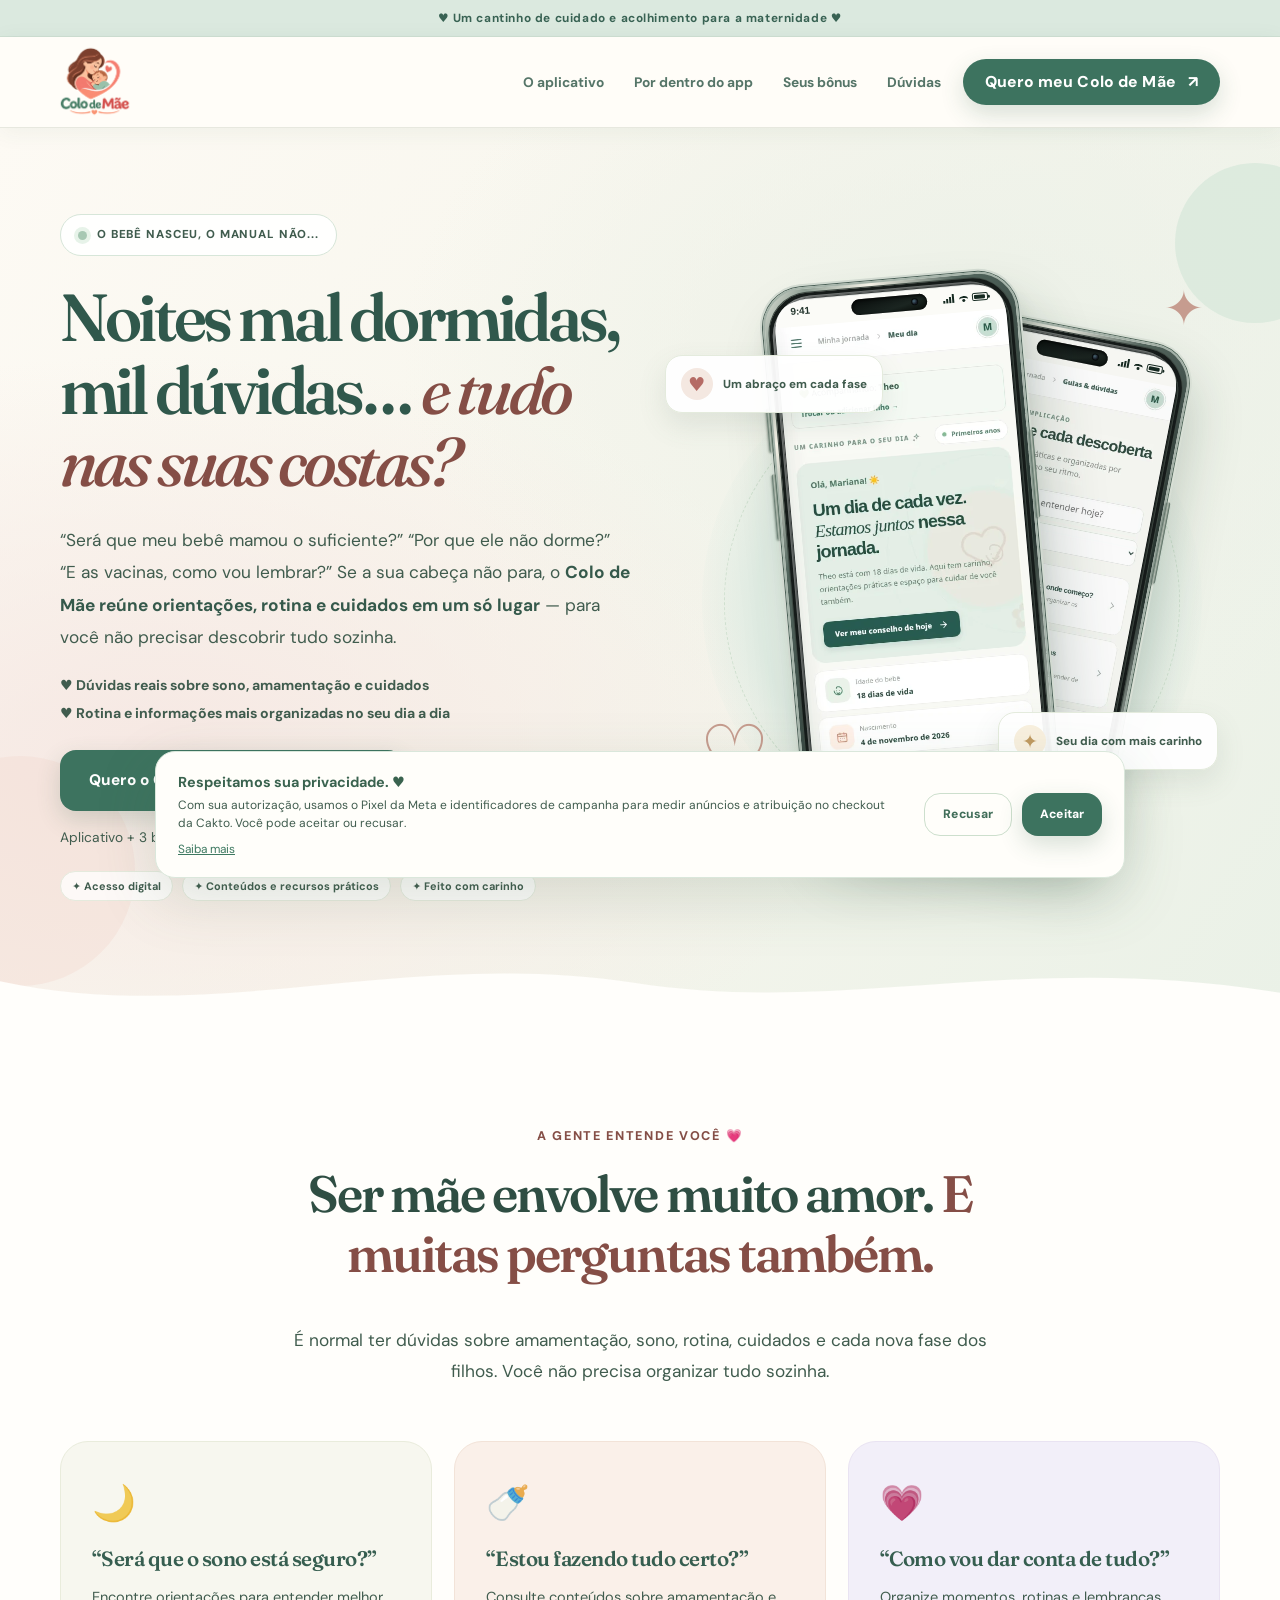
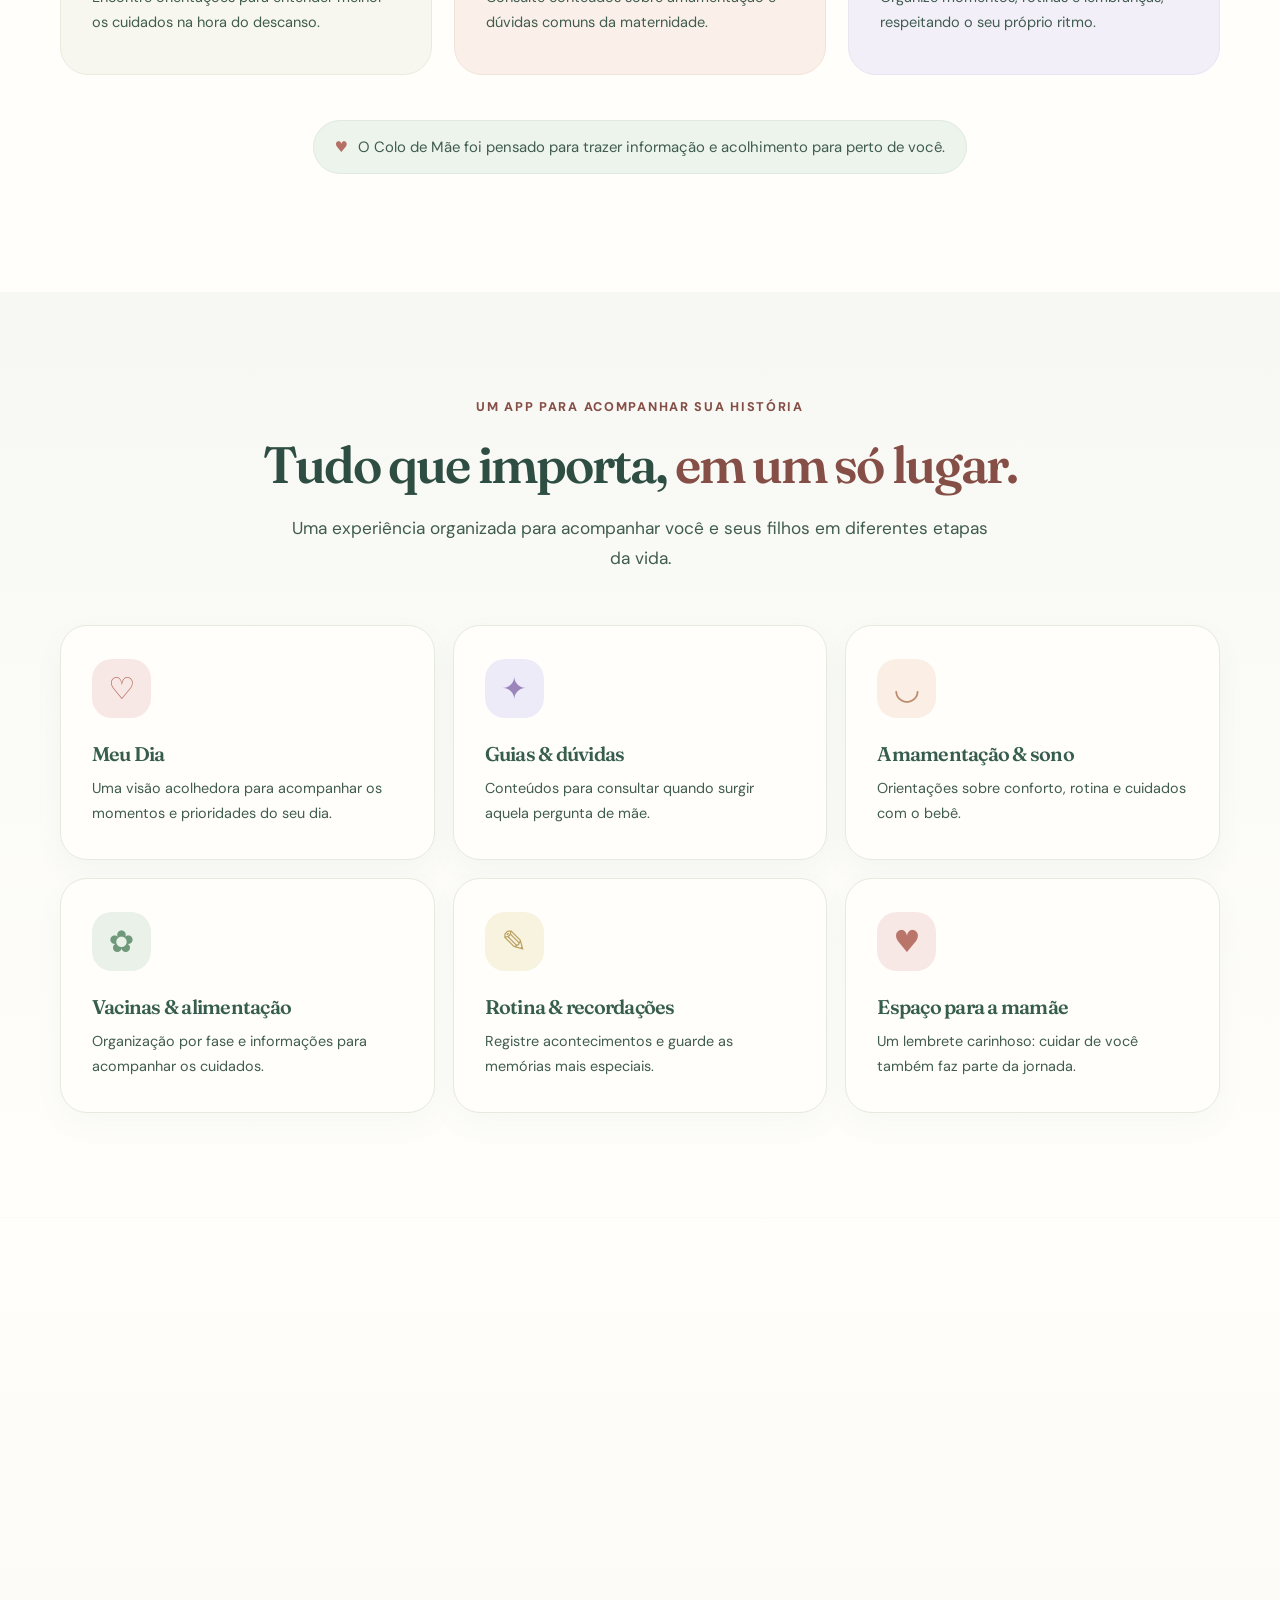
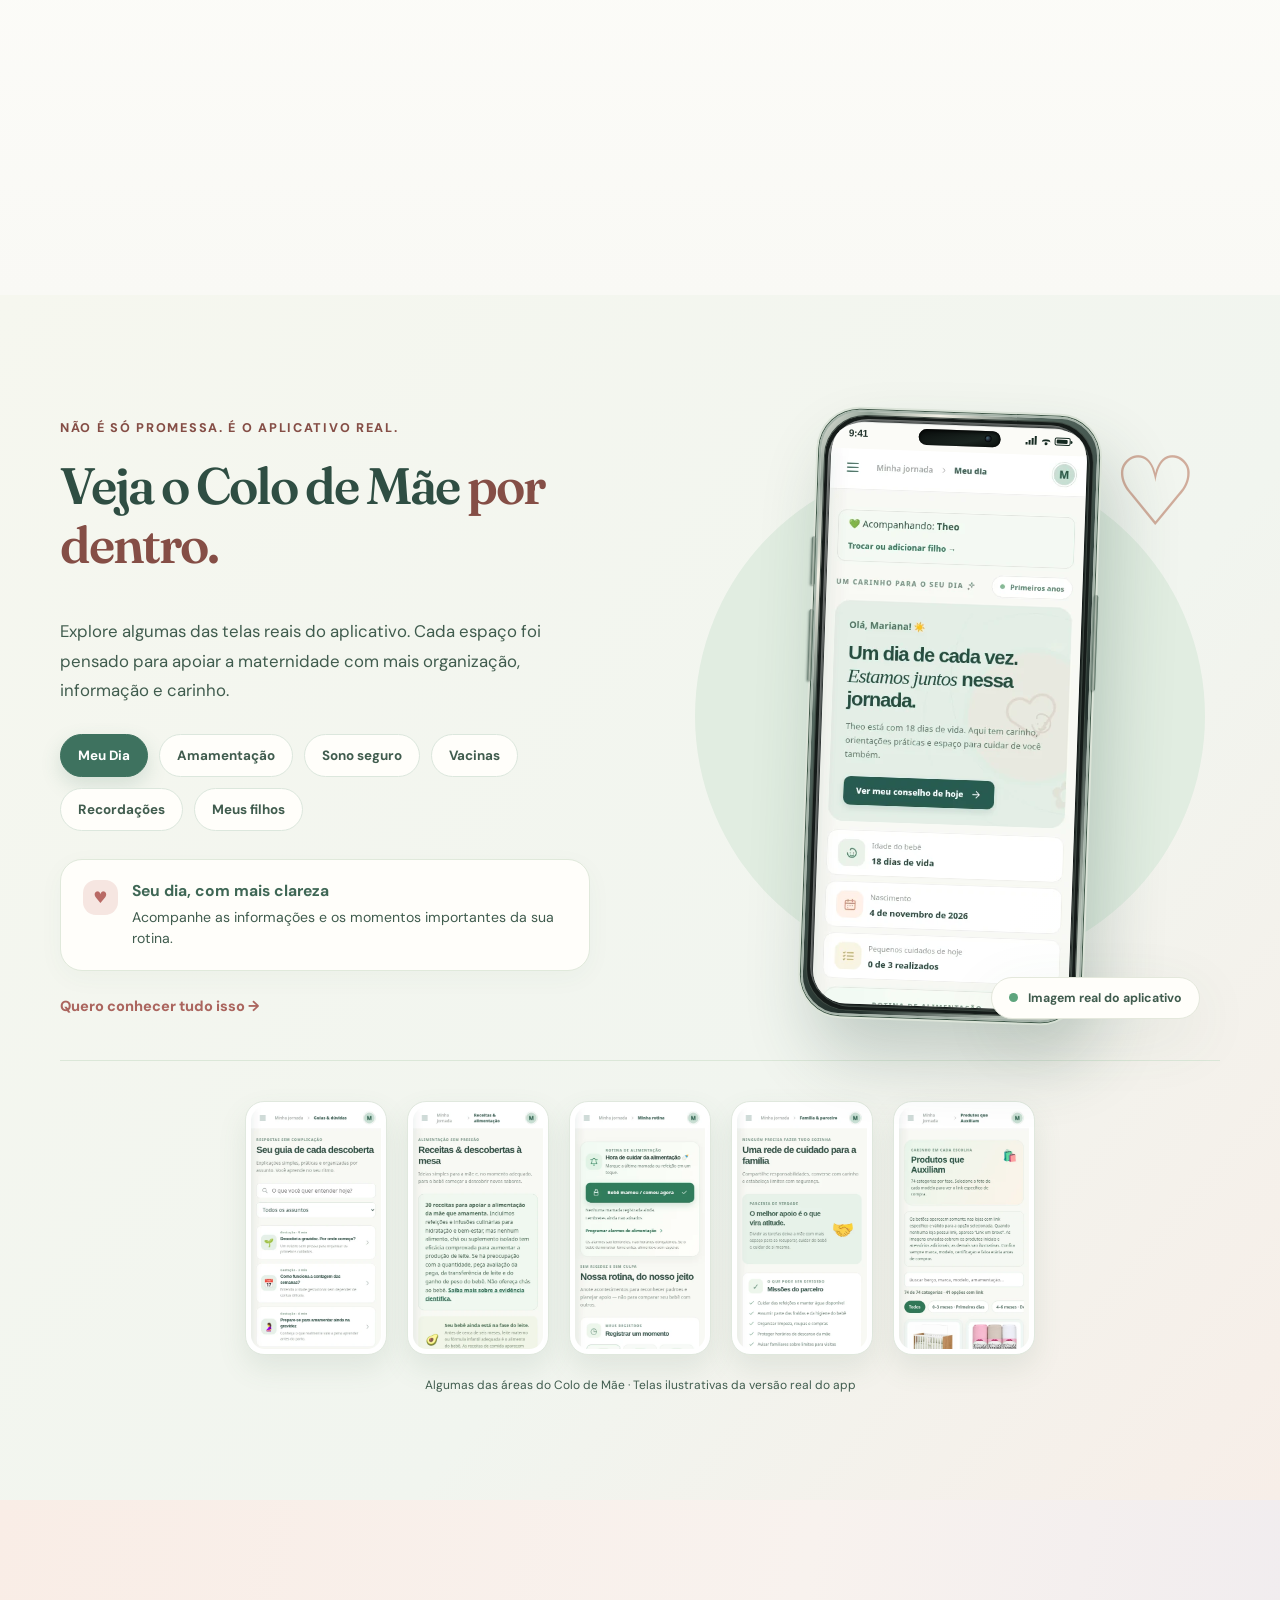
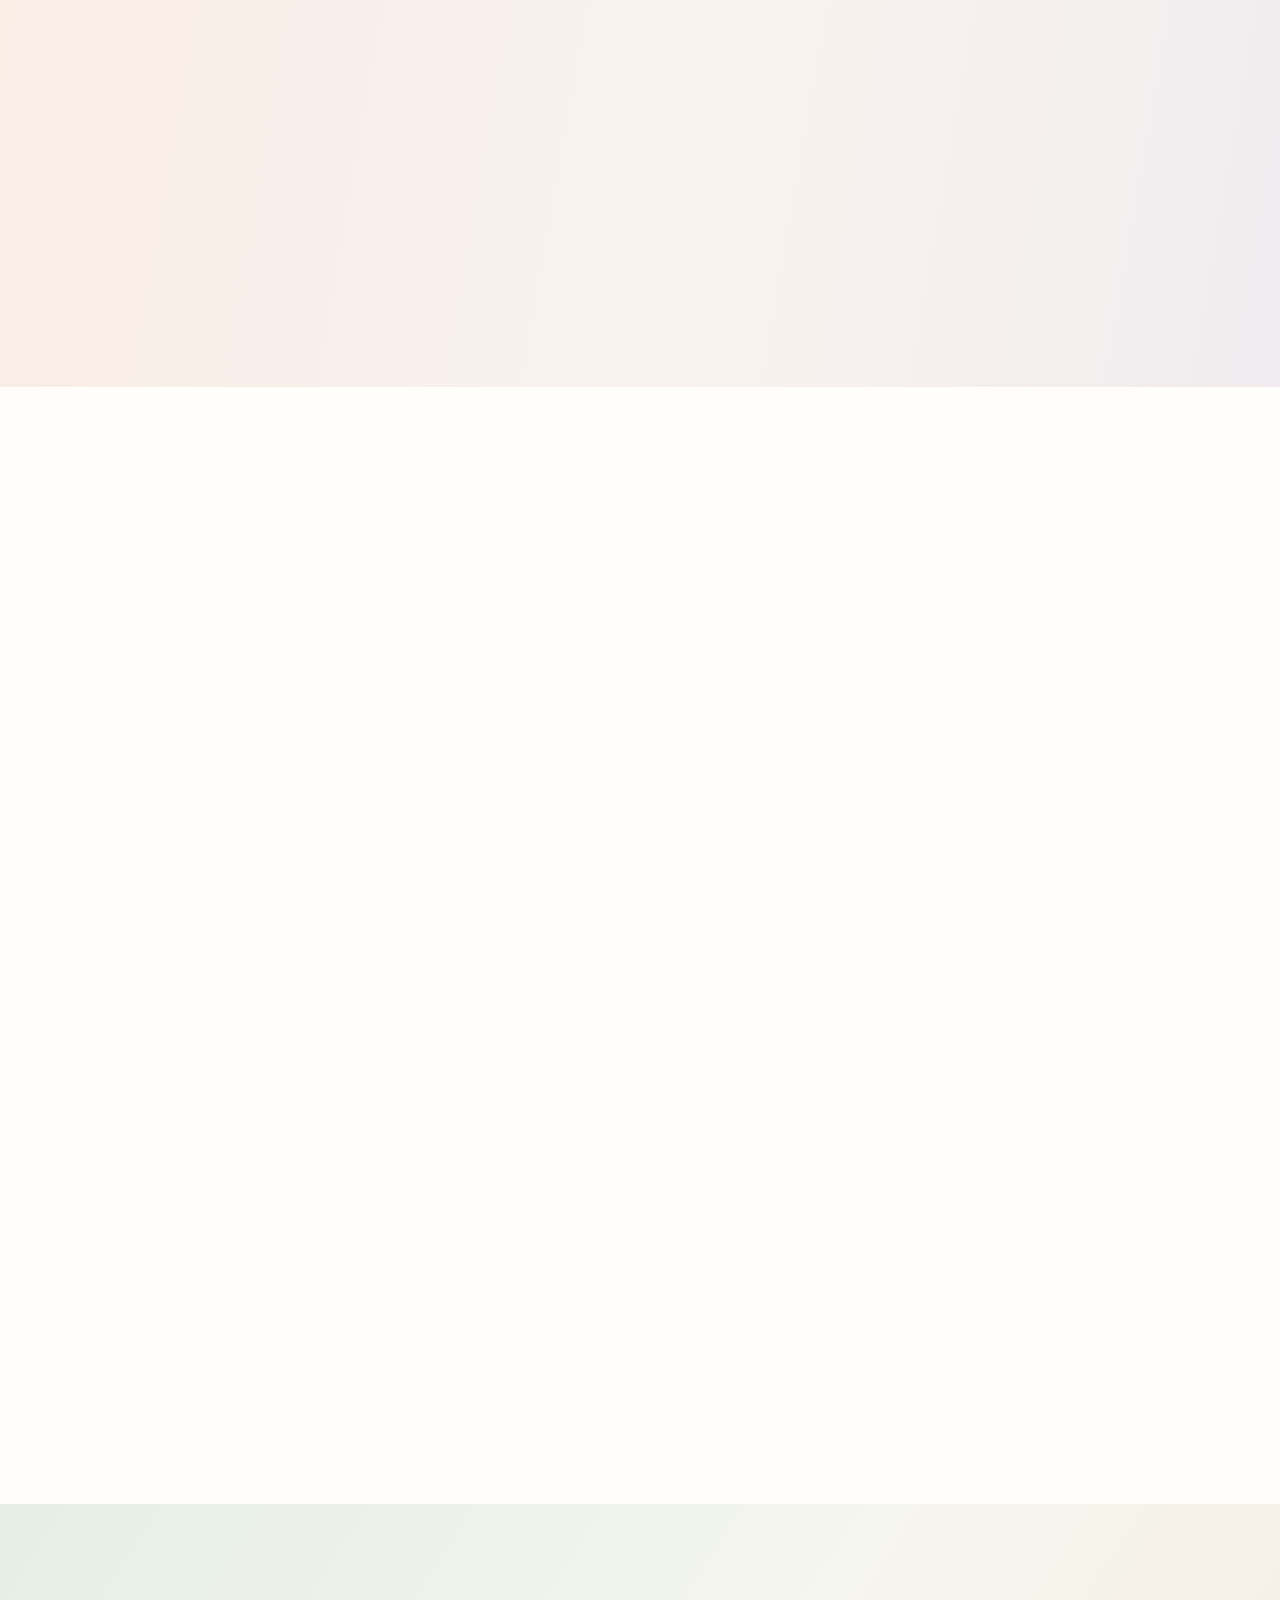
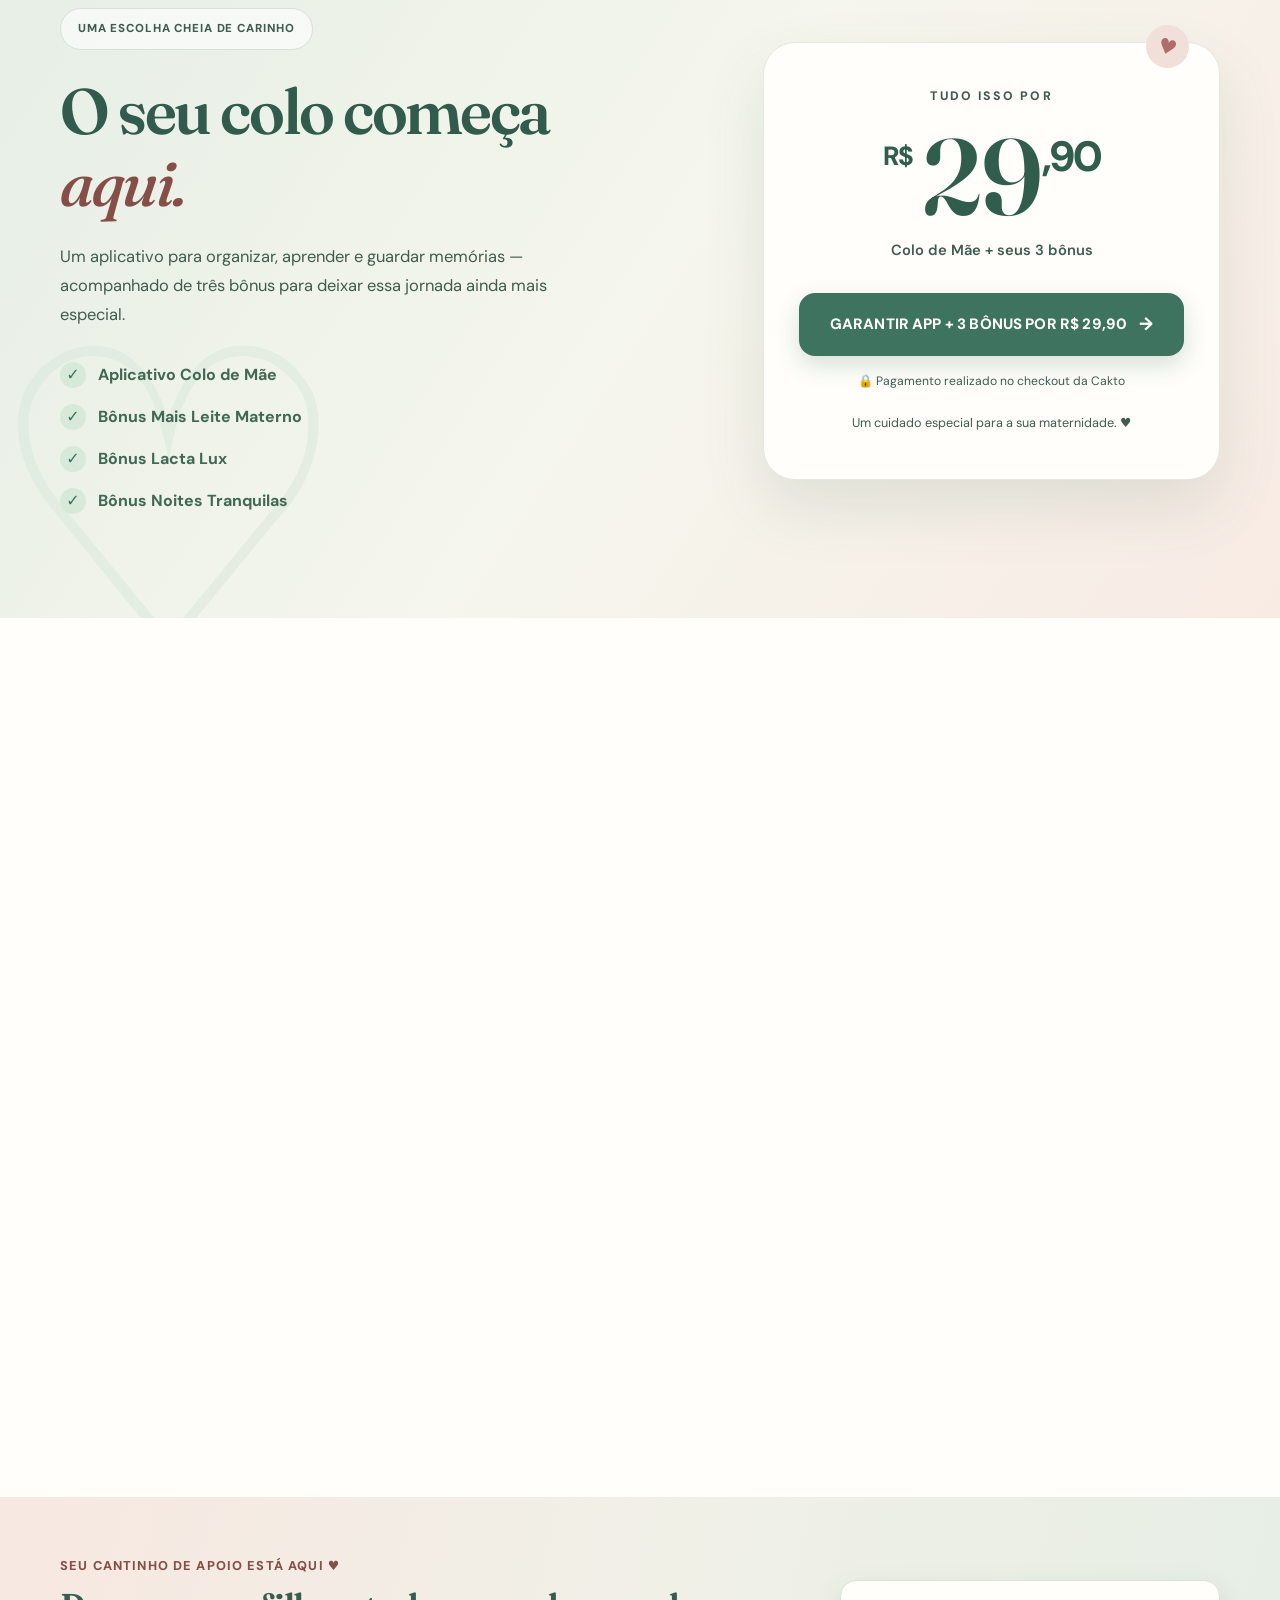
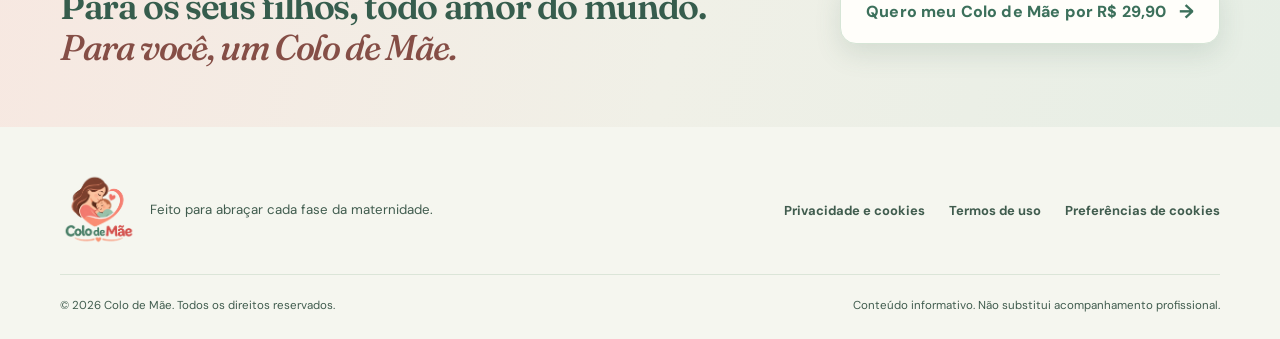
==== commit 33a8c55b: "Improve Meta attribution and avoid duplicate Cakto checkout events" ====
--- a/index.html
+++ b/index.html
@@ -163,8 +163,8 @@
 <link href="css/site.v20261126.css?v=20261126c" rel="stylesheet" media="print" onload="this.media='all'"/>
 <noscript><link href="css/site.v20261126.css?v=20261126c" rel="stylesheet"/></noscript>
 <script defer="" src="js/config.js?v=20261126b"></script>
-<script defer="" src="js/site.js?v=20261126b"></script>
-<script defer="" src="js/tracking.js?v=20261126b"></script>
+<script defer="" src="js/site.js?v=20261127c"></script>
+<script defer="" src="js/tracking.js?v=20261127c"></script>
 <!-- Meta Pixel: inicialização em js/tracking.js após consentimento de marketing.
        ID: 1722078432606863 | eventos: PageView, ViewContent, InitiateCheckout. -->
 <!-- Meta Pixel Code: fallback para navegadores sem JavaScript -->
@@ -307,7 +307,7 @@
 <div class="mobile-purchase-info"><small>App + 3 bônus</small><strong>R$ 29,90</strong></div>
 <a class="mobile-purchase-button" href="#oferta">Quero meu acesso <span aria-hidden="true">→</span></a>
 </aside>
-<div aria-label="Preferências de cookies" class="cookie-bar" hidden="" id="cookie-banner" role="region"><div class="cookie-text"><strong>Respeitamos sua privacidade. ♥</strong><p>Usamos cookies opcionais de marketing para entender a origem das visitas e medir nossos anúncios na Meta. Você pode aceitar ou recusar.</p><a href="privacidade.html">Saiba mais</a></div><div class="cookie-actions"><button class="btn btn-outline btn-cookie" id="cookie-reject" type="button">Recusar</button><button class="btn btn-primary btn-cookie" id="cookie-accept" type="button">Aceitar</button></div></div>
+<div aria-label="Preferências de cookies" class="cookie-bar" hidden="" id="cookie-banner" role="region"><div class="cookie-text"><strong>Respeitamos sua privacidade. ♥</strong><p>Com sua autorização, usamos o Pixel da Meta e identificadores de campanha para medir anúncios e atribuição no checkout da Cakto. Você pode aceitar ou recusar.</p><a href="privacidade.html">Saiba mais</a></div><div class="cookie-actions"><button class="btn btn-outline btn-cookie" id="cookie-reject" type="button">Recusar</button><button class="btn btn-primary btn-cookie" id="cookie-accept" type="button">Aceitar</button></div></div>
 <div aria-labelledby="modal-title" aria-modal="true" class="modal" hidden="" id="checkout-modal" role="dialog"><div class="modal-backdrop" data-close-modal=""></div><div class="modal-panel"><button aria-label="Fechar" class="modal-close" data-close-modal="" type="button">×</button><div class="modal-icon">♥</div><h2 id="modal-title">Falta só conectar o pagamento</h2><p>O pagamento está temporariamente indisponível. Você pode tentar novamente ou consultar os canais oficiais do Colo de Mãe.</p><button class="btn btn-primary" data-close-modal="" type="button">Entendi</button></div></div>
 <noscript><div class="noscript-warning">Este site funciona melhor com JavaScript ativado. Os botões iniciais levam à oferta; os dois botões de compra finais levam à Cakto.</div></noscript>
 </body>
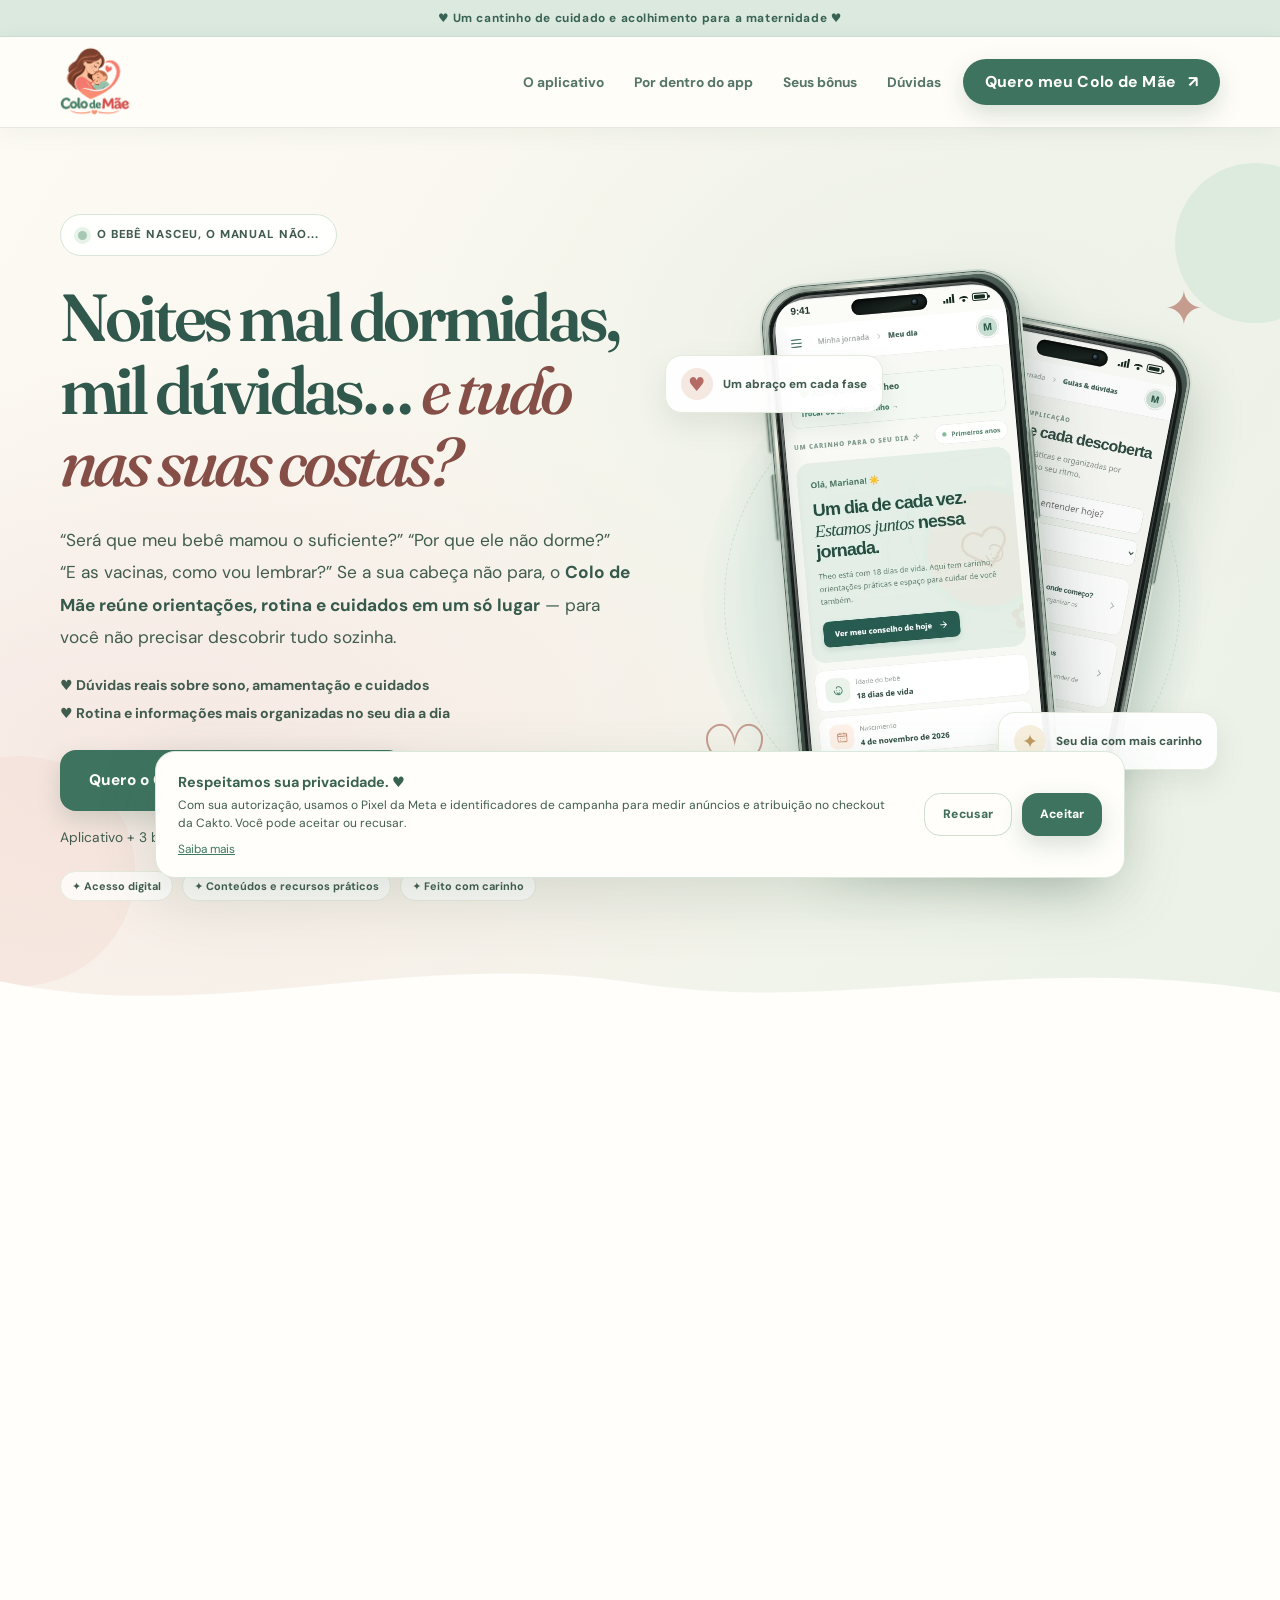
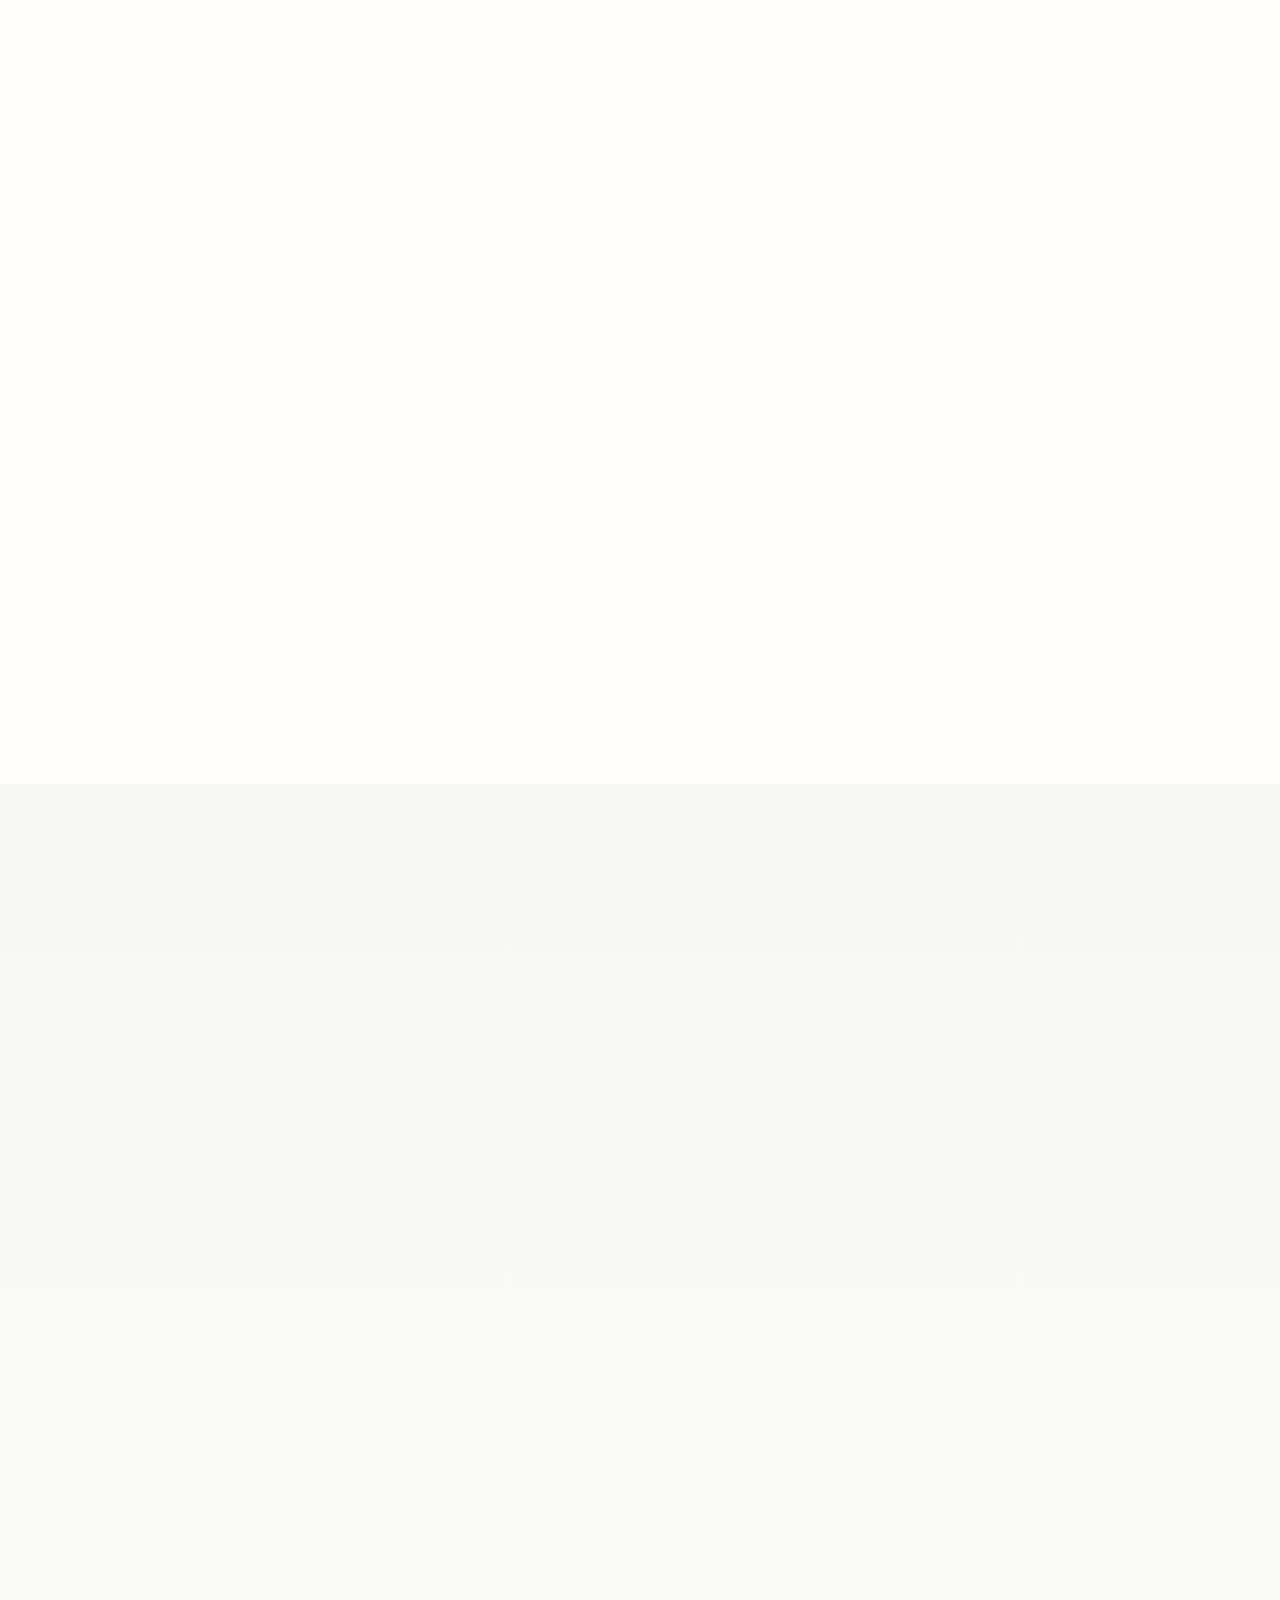
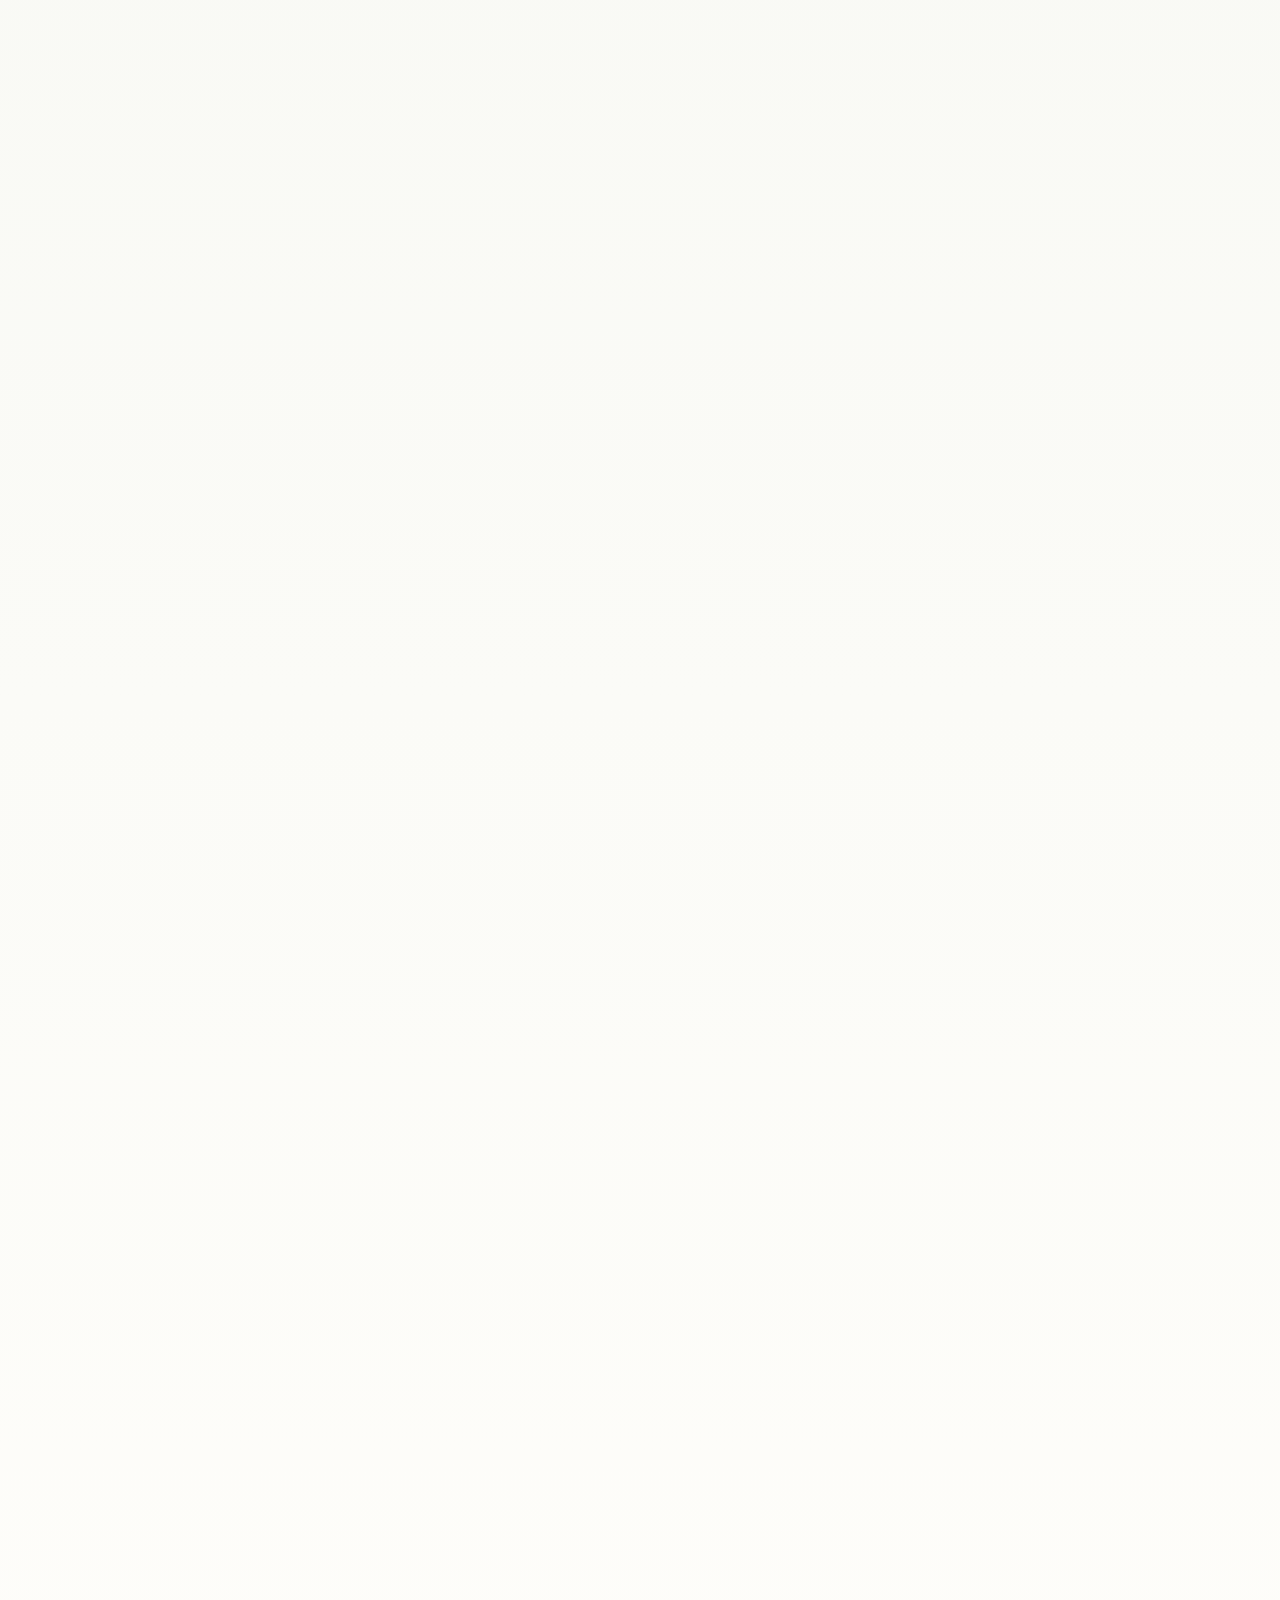
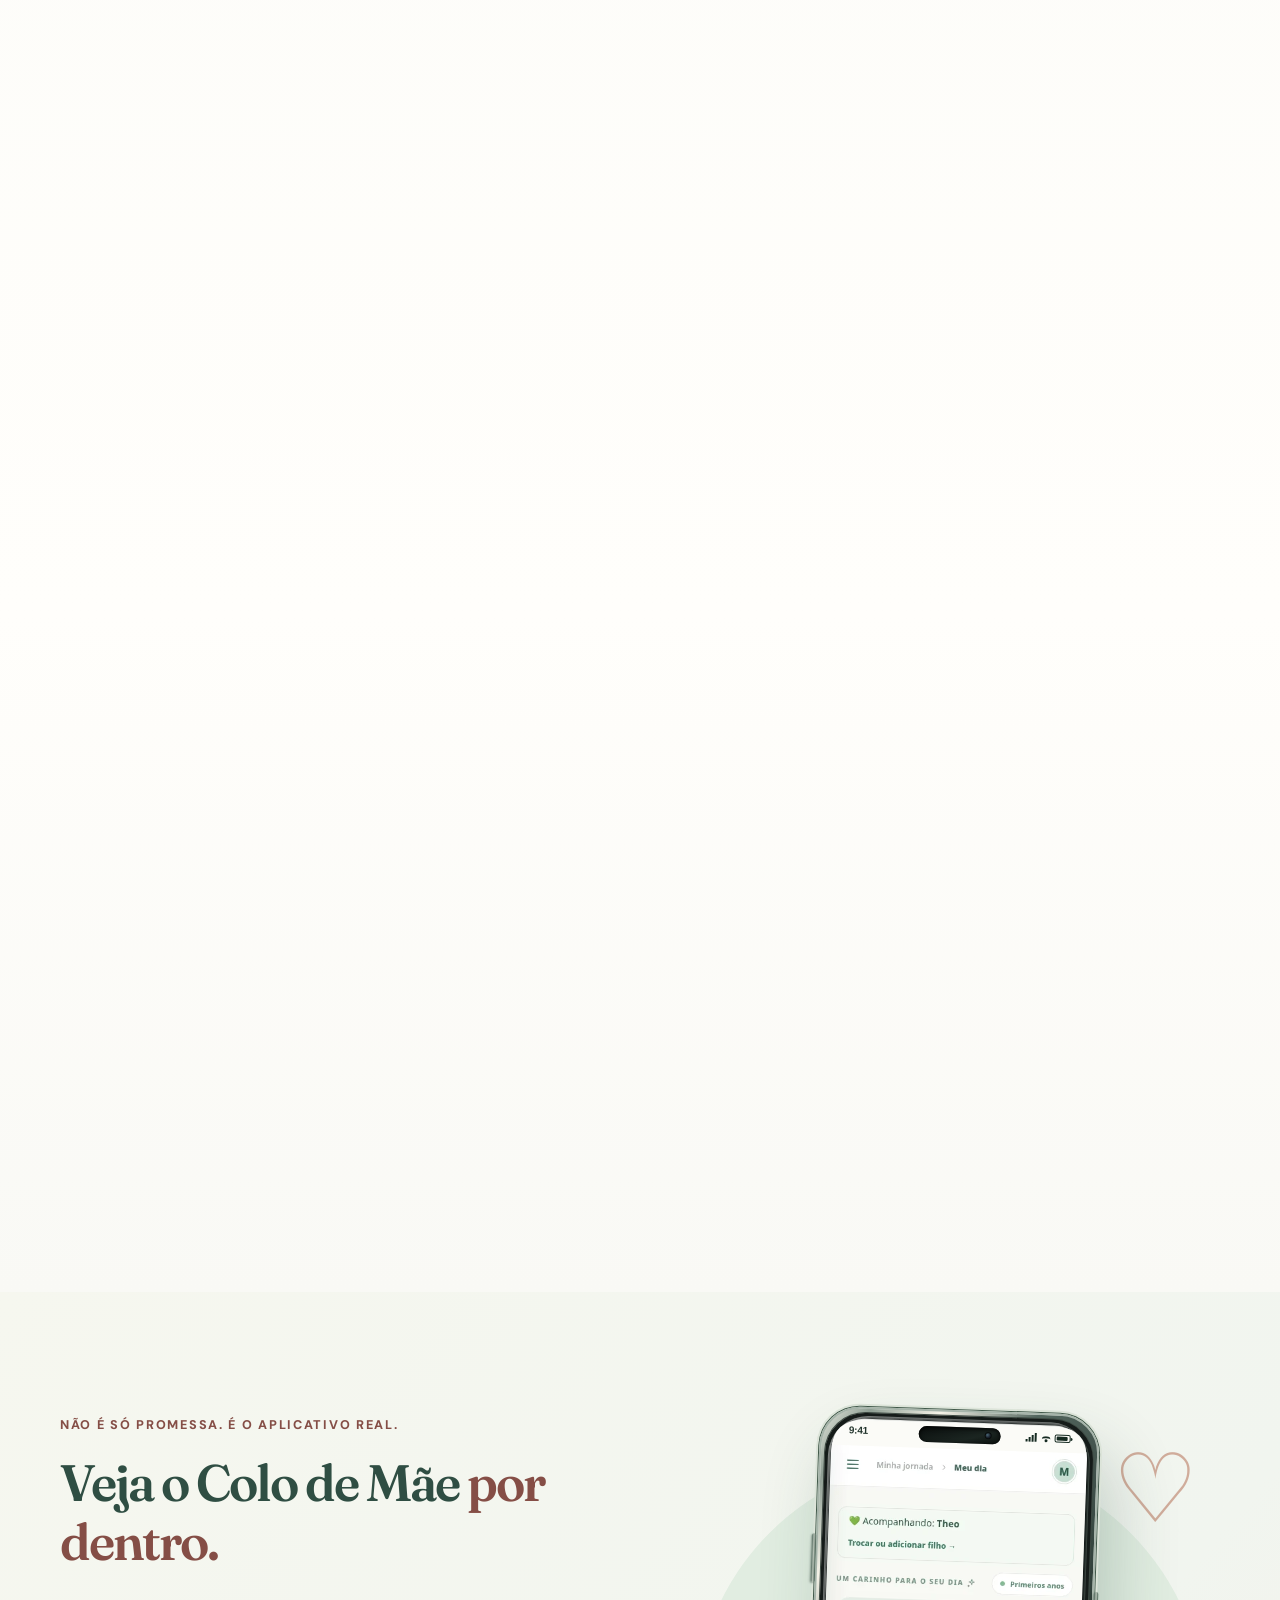
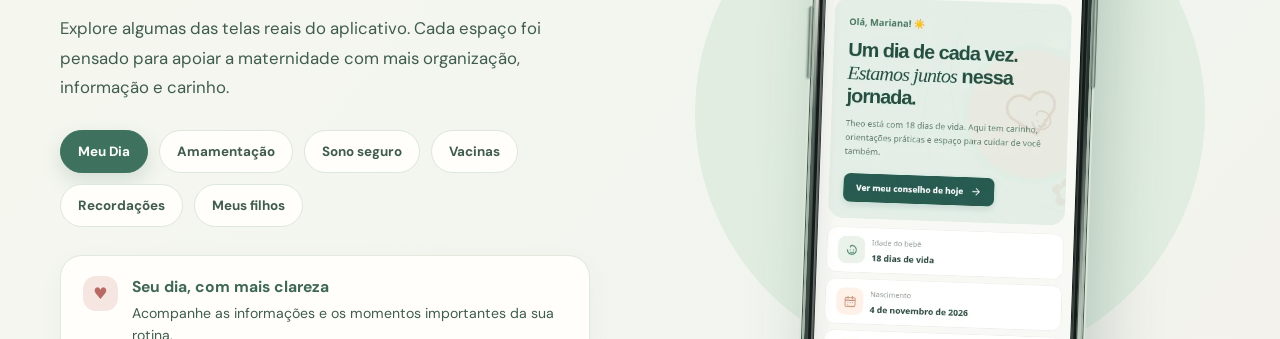
==== commit a30e1911: "Fix Meta consent and checkout attribution; prepare Vercel Web Analytics" ====
--- a/index.html
+++ b/index.html
@@ -164,11 +164,14 @@
 <noscript><link href="css/site.v20261126.css?v=20261126c" rel="stylesheet"/></noscript>
 <script defer="" src="js/config.js?v=20261126b"></script>
 <script defer="" src="js/site.js?v=20261127c"></script>
-<script defer="" src="js/tracking.js?v=20261127c"></script>
+<script defer="" src="js/tracking.js?v=20261127d"></script>
+<!-- Independent, cookie-free Vercel Web Analytics. -->
+<script>window.va=window.va||function(){(window.vaq=window.vaq||[]).push(arguments)};</script>
+<script defer src="/_vercel/insights/script.js"></script>
 <!-- Meta Pixel: inicialização em js/tracking.js após consentimento de marketing.
        ID: 1722078432606863 | eventos: PageView, ViewContent, InitiateCheckout. -->
 <!-- Meta Pixel Code: fallback para navegadores sem JavaScript -->
-<noscript><img alt="" height="1" src="https://www.facebook.com/tr?id=1722078432606863&amp;ev=PageView&amp;noscript=1" style="display:none" width="1"/></noscript>
+<!-- Meta noscript beacon intentionally disabled: marketing requires consent. -->
 <!-- End Meta Pixel Code -->
 <script type="application/ld+json">{"@context":"https://schema.org","@graph":[{"@type":"Organization","name":"Colo de Mãe","url":"https://www.metodokl.com.br/","logo":"https://www.metodokl.com.br/assets/logo.webp"},{"@type":"WebPage","name":"Colo de Mãe | O bebê nasceu, o manual não...","url":"https://www.metodokl.com.br/","inLanguage":"pt-BR","description":"Aplicativo de apoio à maternidade, com orientações sobre amamentação, sono, cuidados e organização da rotina, acompanhado de três bônus."},{"@type":"SoftwareApplication","name":"Colo de Mãe","applicationCategory":"LifestyleApplication","operatingSystem":"Android, Web","description":"Aplicativo de apoio à maternidade com guias, rotinas, recordações e três bônus digitais incluídos na oferta.","image":"https://www.metodokl.com.br/assets/capa-compartilhamento.jpg","url":"https://www.metodokl.com.br/","offers":{"@type":"Offer","price":"29.90","priceCurrency":"BRL","url":"https://pay.cakto.com.br/h4t8mzb_1358012"}}]}</script>
 </head>
